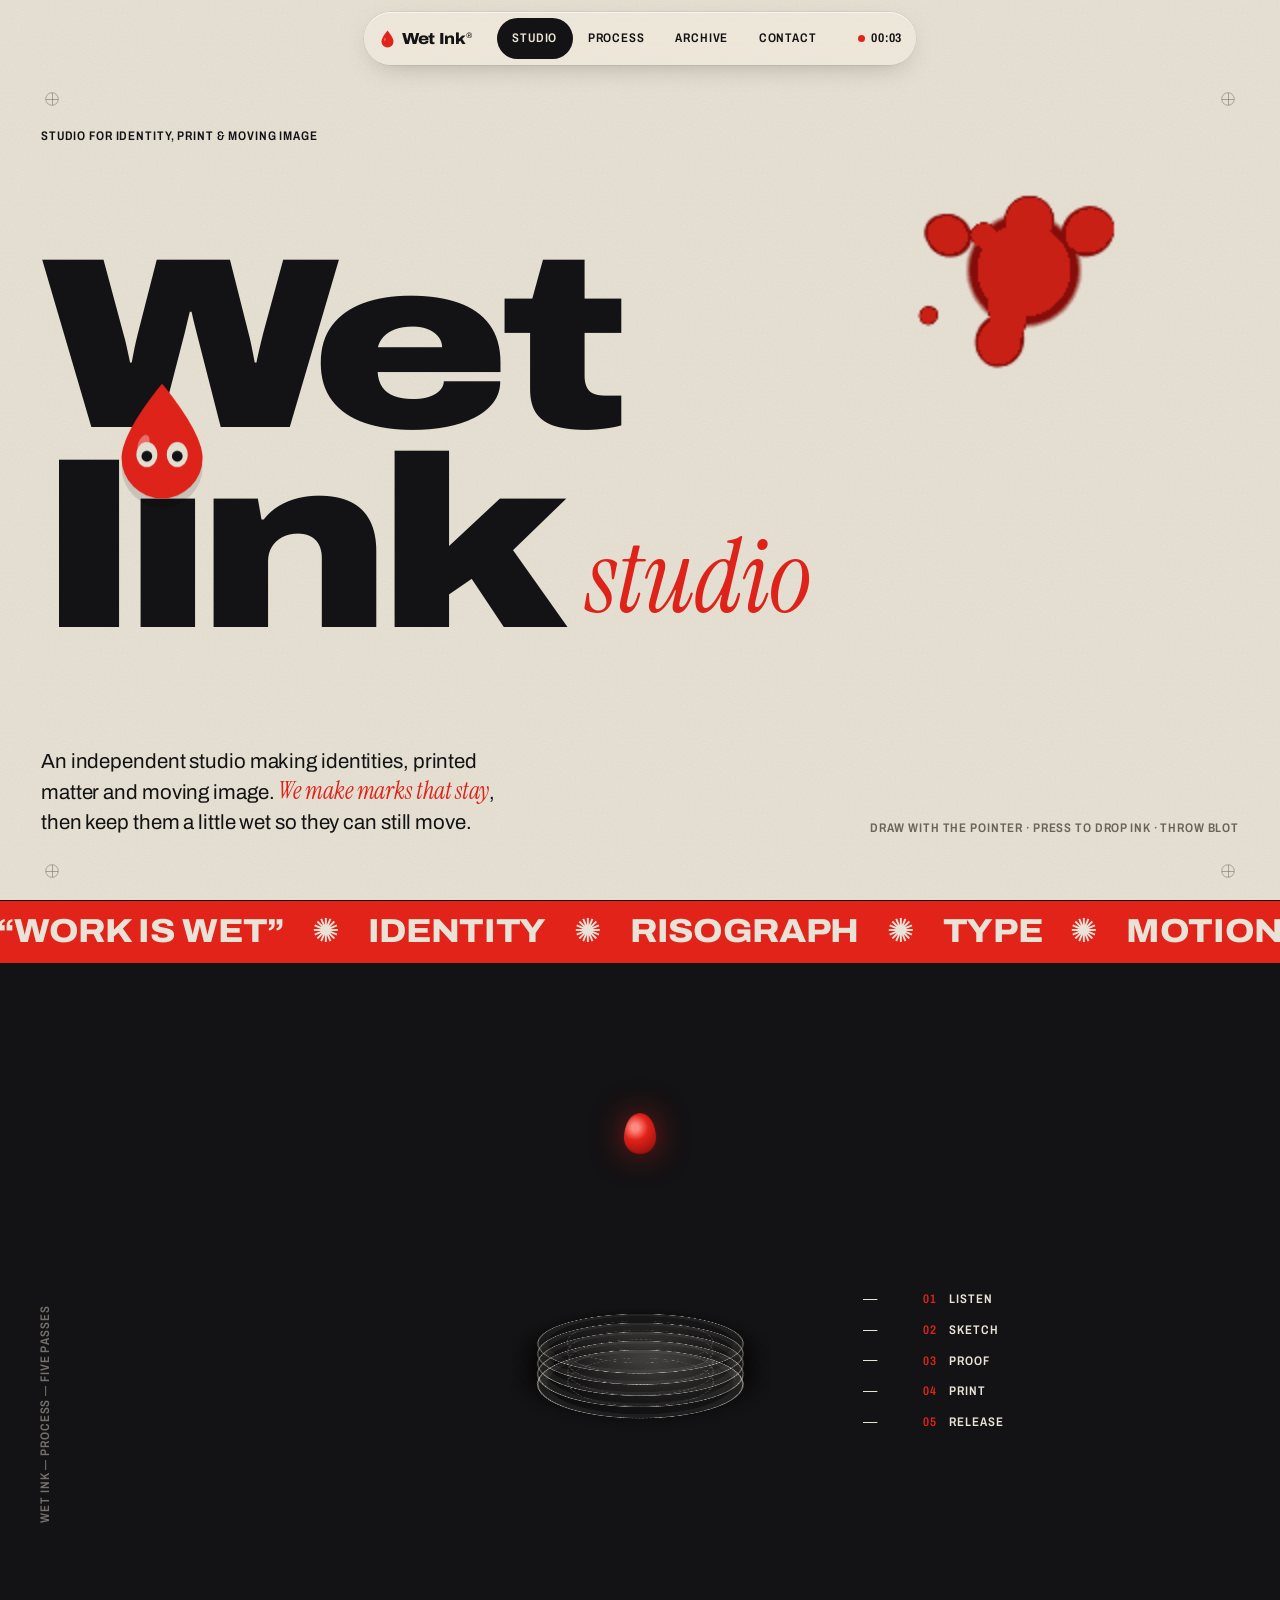
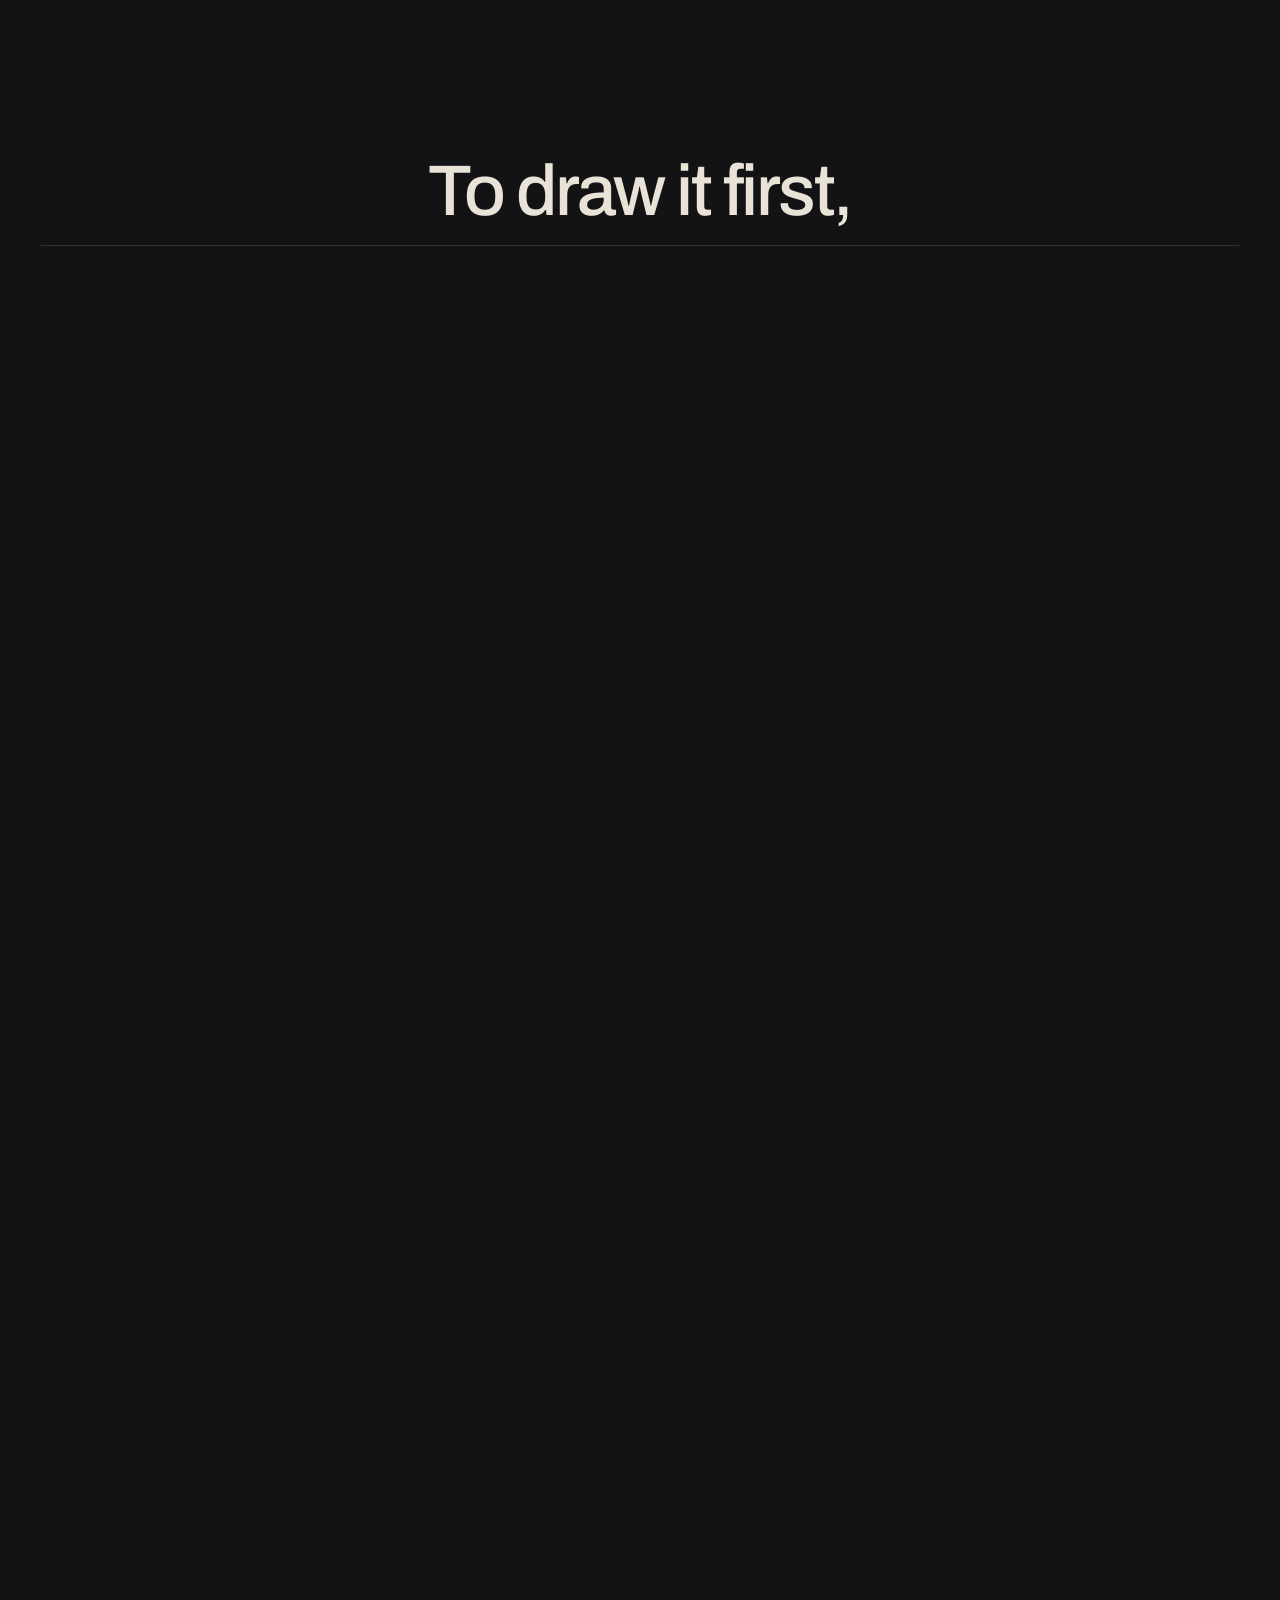
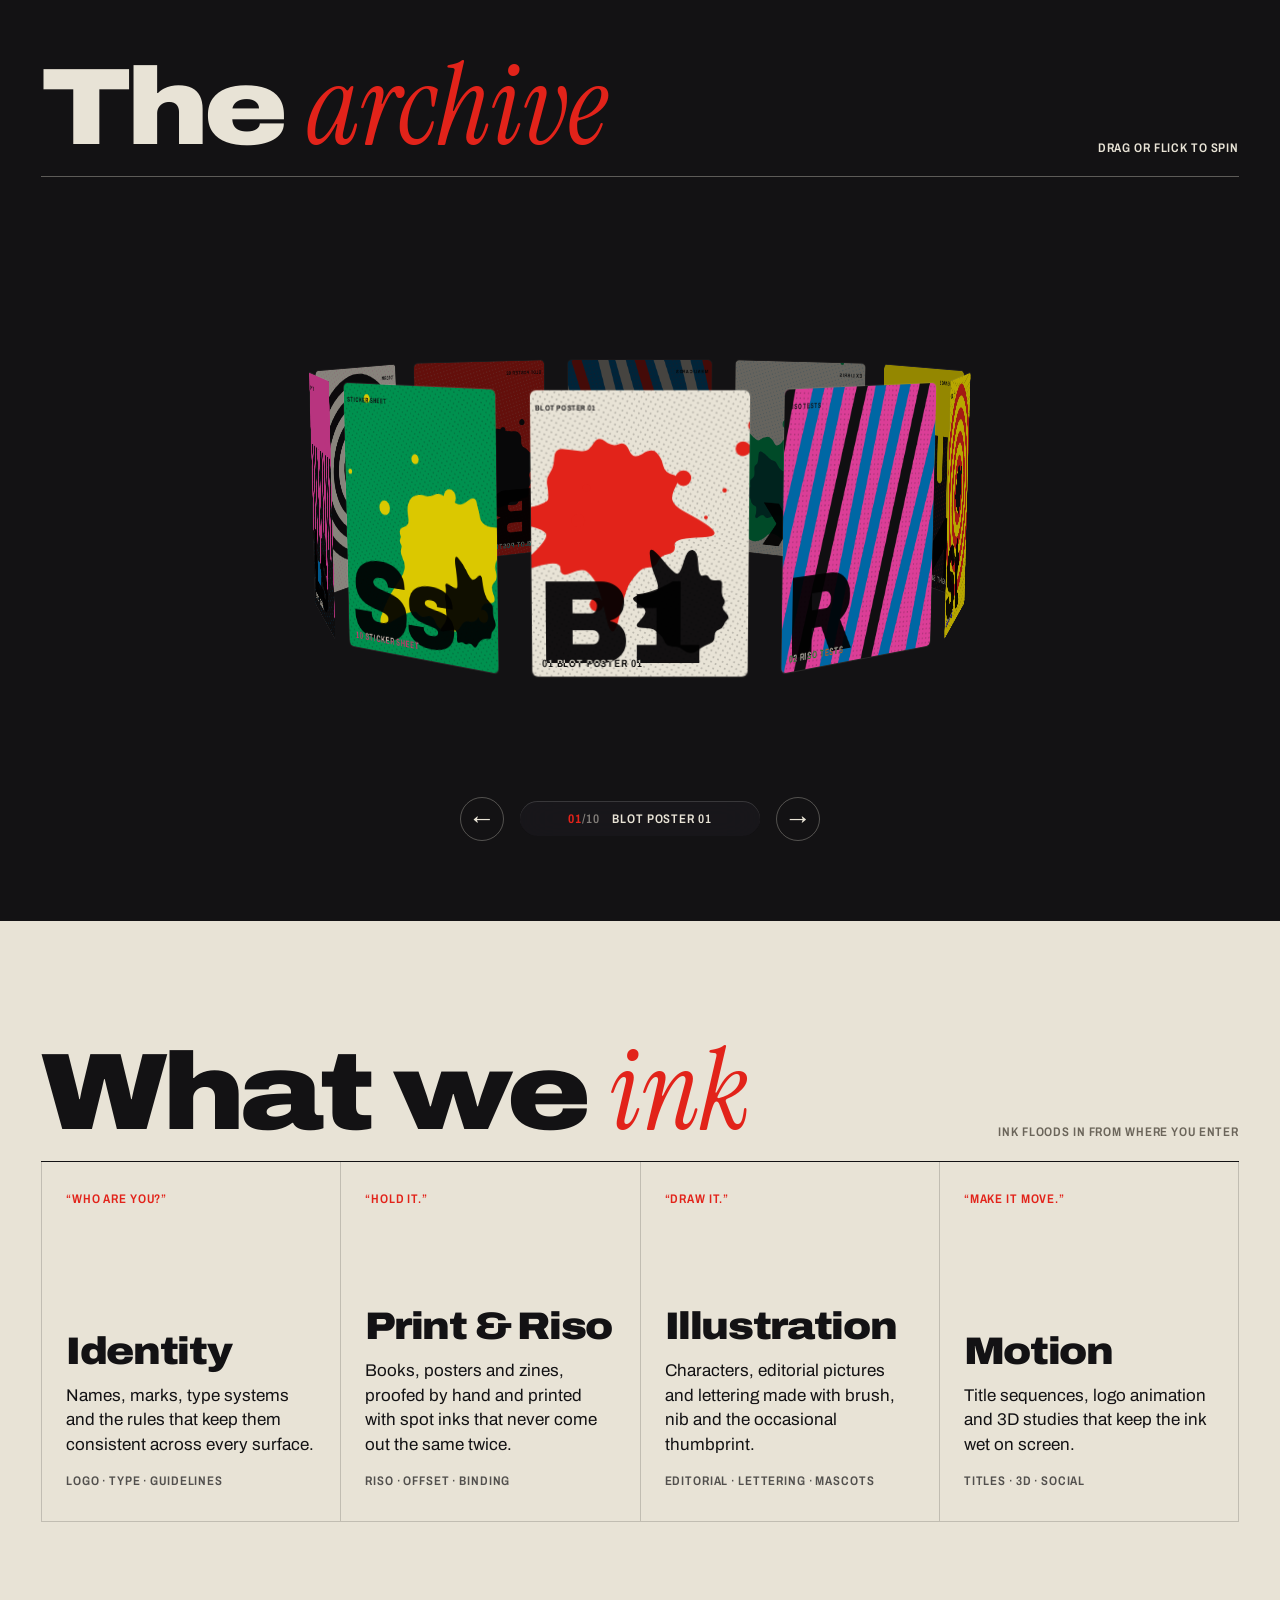
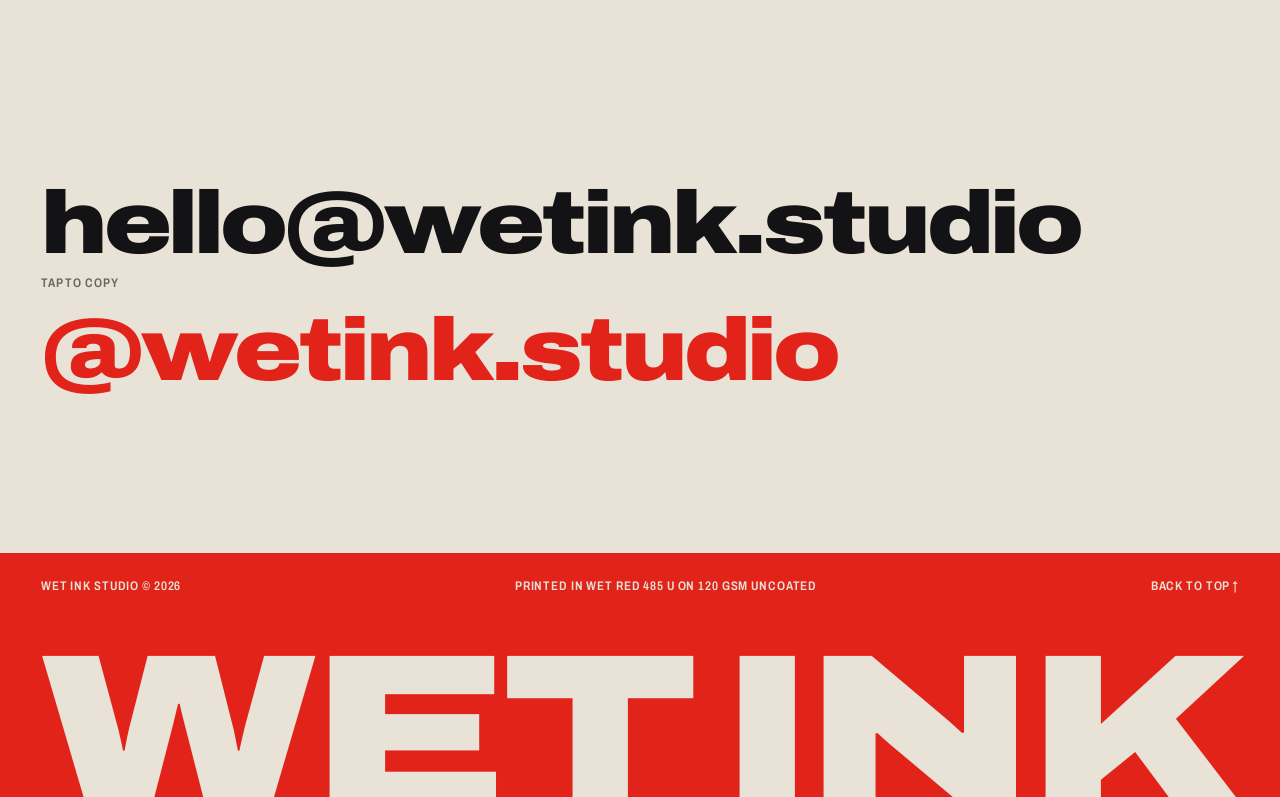
==== index.html @ 092b2b05 "Rebuild interactions on Apple fluid-interface principles - Spring engine (damping ratio + response) " ====
<!doctype html>
<html lang="en">
<head>
<meta charset="utf-8">
<meta name="viewport" content="width=device-width, initial-scale=1, viewport-fit=cover">
<title>Wet Ink Studio</title>
<meta name="description" content="Wet Ink Studio — identity, print and moving image. Marks that stay.">
<link rel="preconnect" href="https://fonts.googleapis.com">
<link rel="preconnect" href="https://fonts.gstatic.com" crossorigin>
<link rel="stylesheet" href="https://fonts.googleapis.com/css2?family=Archivo:ital,wdth,wght@0,62..125,100..900;1,62..125,100..900&family=Instrument+Serif:ital@0;1&display=swap">
<link rel="stylesheet" href="css/style.css">
</head>
<body>

<!-- Floating glass capsule: content scrolls underneath it -->
<header class="bar" id="bar" data-tone="light">
  <div class="bar__glass">
    <a class="logo" href="#top" aria-label="Wet Ink Studio, back to top">
      <svg class="blot--sm" viewBox="0 0 60 72" aria-hidden="true"><use href="#blot"/></svg>
      <span class="logo__word">Wet Ink<sup>®</sup></span>
    </a>
    <nav class="nav" id="nav" aria-label="Main">
      <span class="nav__pill" id="navPill" aria-hidden="true"></span>
      <a href="#studio">Studio</a>
      <a href="#process">Process</a>
      <a href="#archive">Archive</a>
      <a href="#contact">Contact</a>
    </nav>
    <p class="drying" aria-hidden="true"><span class="drying__dot"></span><b id="dryTimer">00:00</b></p>
  </div>
</header>

<main id="top">

  <!-- HERO -->
  <section class="hero" id="studio">
    <canvas class="ink-canvas" id="inkCanvas" aria-hidden="true"></canvas>
    <span class="reg reg--tl" aria-hidden="true"></span>
    <span class="reg reg--tr" aria-hidden="true"></span>

    <p class="hero__eyebrow label">Studio for identity, print &amp; moving image</p>

    <h1 class="hero__title" aria-label="Wet Ink Studio">
      <span class="line"><span class="rise">Wet</span></span>
      <span class="line line--ink">
        <span class="rise">I<span class="tittle-host">ı<button class="mascot" id="mascot" type="button" aria-label="Blot, the studio mascot. Drag it around or tap it.">
          <svg class="blot" viewBox="0 0 60 72" aria-hidden="true">
            <use href="#blot"/>
            <g class="eyes">
              <ellipse cx="21" cy="44" rx="6.2" ry="7.4" fill="var(--paper)"/>
              <ellipse cx="39" cy="44" rx="6.2" ry="7.4" fill="var(--paper)"/>
              <circle class="pupil" cx="21" cy="45" r="3.2" fill="var(--ink)"/>
              <circle class="pupil" cx="39" cy="45" r="3.2" fill="var(--ink)"/>
            </g>
          </svg>
        </button></span>nk</span>
        <span class="rise serif">studio</span>
      </span>
    </h1>

    <div class="hero__foot">
      <p class="hero__lede">An independent studio making identities, printed matter and moving image. <em>We make marks that stay</em>, then keep them a little wet so they can still move.</p>
      <p class="hero__hint label" id="heroHint">Draw with the pointer · Press to drop ink · Throw Blot</p>
    </div>
    <span class="reg reg--bl" aria-hidden="true"></span>
    <span class="reg reg--br" aria-hidden="true"></span>
  </section>

  <!-- TICKER: drifts on its own, picks up the speed and direction of your scroll -->
  <div class="ticker" aria-hidden="true">
    <div class="ticker__track" id="ticker">
      <span>“Work is wet”</span><b>✺</b><span>Identity</span><b>✺</b><span>Risograph</span><b>✺</b><span>Type</span><b>✺</b><span>Motion</span><b>✺</b><span>Books</span><b>✺</b><span>“Never quite dry”</span><b>✺</b>
      <span>“Work is wet”</span><b>✺</b><span>Identity</span><b>✺</b><span>Risograph</span><b>✺</b><span>Type</span><b>✺</b><span>Motion</span><b>✺</b><span>Books</span><b>✺</b><span>“Never quite dry”</span><b>✺</b>
    </div>
  </div>

  <!-- DARK CHAPTER: scroll-linked process -->
  <section class="story" id="process" aria-label="How we work">
    <div class="story__stage">
      <p class="story__side label" aria-hidden="true">Wet Ink — process — five passes</p>
      <div class="story__object" id="stack" aria-hidden="true">
        <div class="drop3d" id="drop3d"></div>
      </div>
      <ol class="story__steps" id="steps">
        <li><span>01</span>Listen</li>
        <li><span>02</span>Sketch</li>
        <li><span>03</span>Proof</li>
        <li><span>04</span>Print</li>
        <li><span>05</span>Release</li>
      </ol>
      <div class="story__lines">
        <p class="story__line is-on">To draw it first,</p>
        <p class="story__line">for posters, books, brands and screens,</p>
        <p class="story__line">pulled through five passes of ink</p>
        <p class="story__line">until it leaves a mark <em>that stays.</em></p>
      </div>
      <div class="story__progress"><span id="storyBar"></span></div>
    </div>
  </section>

  <!-- ARCHIVE WHEEL -->
  <section class="archive" id="archive" aria-label="Archive">
    <div class="section-head section-head--light">
      <h2 class="h2">The <em class="serif">archive</em></h2>
      <p class="label">Drag or flick to spin</p>
    </div>
    <div class="wheel" id="wheel" tabindex="0" role="group" aria-roledescription="carousel" aria-label="Archive. Use the left and right arrow keys to turn.">
      <div class="wheel__ring" id="ring"></div>
    </div>
    <div class="wheel__controls">
      <button class="round" id="prev" type="button" aria-label="Previous piece">←</button>
      <p class="wheel__now" aria-live="polite"><b id="archiveIndex">01</b><span>/10</span> <span id="archiveName">—</span></p>
      <button class="round" id="next" type="button" aria-label="Next piece">→</button>
    </div>
  </section>

  <!-- SERVICES -->
  <section class="services" aria-label="Services">
    <div class="section-head">
      <h2 class="h2">What we <em class="serif">ink</em></h2>
      <p class="label muted">Ink floods in from where you enter</p>
    </div>
    <div class="cells">
      <article class="cell">
        <p class="cell__q label">“Who are you?”</p>
        <h3>Identity</h3>
        <p>Names, marks, type systems and the rules that keep them consistent across every surface.</p>
        <p class="cell__spec label">Logo · Type · Guidelines</p>
      </article>
      <article class="cell">
        <p class="cell__q label">“Hold it.”</p>
        <h3>Print &amp; Riso</h3>
        <p>Books, posters and zines, proofed by hand and printed with spot inks that never come out the same twice.</p>
        <p class="cell__spec label">Riso · Offset · Binding</p>
      </article>
      <article class="cell">
        <p class="cell__q label">“Draw it.”</p>
        <h3>Illustration</h3>
        <p>Characters, editorial pictures and lettering made with brush, nib and the occasional thumbprint.</p>
        <p class="cell__spec label">Editorial · Lettering · Mascots</p>
      </article>
      <article class="cell">
        <p class="cell__q label">“Make it move.”</p>
        <h3>Motion</h3>
        <p>Title sequences, logo animation and 3D studies that keep the ink wet on screen.</p>
        <p class="cell__spec label">Titles · 3D · Social</p>
      </article>
    </div>
  </section>

  <!-- CONTACT -->
  <section class="contact" id="contact" aria-label="Contact">
    <button class="contact__line contact__mail" id="mail" type="button" aria-describedby="mailState">hello@wetink.studio</button>
    <span class="contact__state label" id="mailState" role="status">Tap to copy</span>
    <a class="contact__line contact__line--ig" href="https://www.instagram.com/wetink.studio/" target="_blank" rel="noopener">@wetink.studio</a>
  </section>
</main>

<footer class="foot" id="foot">
  <div class="foot__meta label">
    <span>Wet Ink Studio © 2026</span>
    <span>Printed in Wet Red 485 U on 120 gsm uncoated</span>
    <a href="#top">Back to top ↑</a>
  </div>
  <p class="foot__word" id="footWord" aria-label="Wet Ink">
    <span>W</span><span>E</span><span>T</span><span class="sp"> </span><span>I</span><span>N</span><span>K</span>
  </p>
</footer>

<!-- Shared symbol: the ink drop, used as logo, mascot and process drop -->
<svg width="0" height="0" style="position:absolute" aria-hidden="true">
  <symbol id="blot" viewBox="0 0 60 72">
    <path d="M30 2C30 2 6 30 6 46a24 24 0 0 0 48 0C54 30 30 2 30 2Z" fill="currentColor"/>
    <ellipse cx="19" cy="38" rx="3.2" ry="6" fill="#fff" opacity=".35" transform="rotate(20 19 38)"/>
  </symbol>
</svg>

<script src="js/main.js"></script>
</body>
</html>
---- css/style.css ----
/* Wet Ink Studio
   Layout: printed broadsheet on greige stock, interrupted by ink-black chapters.
   A glass capsule floats above it all; motion is spring-driven and interruptible (see js/main.js). */
:root {
  --paper: #E8E3D6;      /* 120 gsm uncoated stock */
  --paper-2: #DCD5C4;    /* stock in shadow */
  --ink: #131214;        /* process black */
  --ink-2: #1E1D21;      /* black, second pass */
  --wet: #E2231A;        /* Wet Red 485 U, the only accent */
  --muted: #6B655A;      /* faded ink on stock */
  --line: rgba(19, 18, 20, .18);

  /* Riso drum inks, used only inside archive covers */
  --riso-pink: #FF48B0;
  --riso-blue: #0078BF;
  --riso-yellow: #FFE800;
  --riso-green: #00A95C;

  /* Glass materials: light over paper, heavier and darker over ink */
  --glass-light: rgba(240, 236, 226, .62);
  --glass-light-edge: rgba(255, 255, 255, .55);
  --glass-dark: rgba(28, 27, 31, .58);
  --glass-dark-edge: rgba(255, 255, 255, .14);

  --display: "Archivo", "Arial Narrow", "Helvetica Neue", Arial, sans-serif;
  --body: "Archivo", "Helvetica Neue", Arial, sans-serif;
  --label: "Archivo", "Arial Narrow", "Helvetica Neue", Arial, sans-serif; /* set narrow (wdth 80) */
  --serif: "Instrument Serif", "Iowan Old Style", Georgia, serif;

  --gutter: clamp(1rem, 3.2vw, 2.75rem);
  /* Non-gesture transitions only. Anything a person can grab runs on springs in JS. */
  --ease-out: cubic-bezier(.2, .8, .2, 1);
  --press: 100ms ease-out;

  color-scheme: light;
}

*, *::before, *::after { box-sizing: border-box; }
html { -webkit-text-size-adjust: 100%; }
body {
  margin: 0;
  background: var(--paper);
  color: var(--ink);
  font: 400 1.0625rem/1.5 var(--body);
  letter-spacing: 0;
  -webkit-font-smoothing: antialiased;
  overflow-x: hidden;
}
/* paper grain */
body::after {
  content: ""; position: fixed; inset: 0; pointer-events: none; z-index: 90;
  opacity: .2; mix-blend-mode: multiply;
  background-image: url("data:image/svg+xml,%3Csvg xmlns='http://www.w3.org/2000/svg' width='160' height='160'%3E%3Cfilter id='n'%3E%3CfeTurbulence type='fractalNoise' baseFrequency='.85' numOctaves='2' stitchTiles='stitch'/%3E%3CfeColorMatrix values='0 0 0 0 .4 0 0 0 0 .37 0 0 0 0 .3 0 0 0 .55 0'/%3E%3C/filter%3E%3Crect width='100%25' height='100%25' filter='url(%23n)'/%3E%3C/svg%3E");
}
img, svg, canvas { max-width: 100%; }
a { color: inherit; }
button { font: inherit; color: inherit; }
::selection { background: var(--wet); color: var(--paper); }
:focus-visible { outline: 3px solid var(--wet); outline-offset: 3px; border-radius: 4px; }

/* Type scale: tracking tightens as size grows, leading tightens with it */
.label {
  font-family: var(--label); font-stretch: 80%; font-weight: 600;
  font-size: .78rem; line-height: 1.3; letter-spacing: .07em; text-transform: uppercase;
}
.muted { color: var(--muted); }
.serif, em.serif { font-family: var(--serif); font-style: italic; font-weight: 400; letter-spacing: -.01em; }

/* Press feedback lives on pointer-down and is instant */
.press { transition: transform var(--press); }
.press:active { transform: scale(.96); }

/* ---------- Glass capsule header ---------- */
.bar {
  position: fixed; left: 0; right: 0; top: 0; z-index: 100;
  padding: calc(.75rem + env(safe-area-inset-top, 0px)) var(--gutter) 0;
  display: flex; justify-content: center; pointer-events: none;
}
.bar__glass {
  pointer-events: auto;
  display: flex; align-items: center; gap: clamp(.5rem, 2vw, 1.75rem);
  padding: .375rem .375rem .375rem 1rem; border-radius: 999px;
  background: var(--glass-light);
  -webkit-backdrop-filter: blur(22px) saturate(170%); backdrop-filter: blur(22px) saturate(170%);
  box-shadow: inset 0 1px 0 var(--glass-light-edge), 0 .5rem 1.75rem -.75rem rgba(19,18,20,.35), 0 0 0 .5px rgba(19,18,20,.12);
  color: var(--ink);
  transition: background .45s var(--ease-out), color .45s var(--ease-out), box-shadow .45s var(--ease-out);
}
.bar[data-tone="dark"] .bar__glass {
  background: var(--glass-dark); color: var(--paper);
  box-shadow: inset 0 1px 0 var(--glass-dark-edge), 0 .5rem 2rem -.5rem rgba(0,0,0,.6), 0 0 0 .5px rgba(255,255,255,.08);
}
.logo { display: inline-flex; align-items: center; gap: .45rem; text-decoration: none; font: 800 1rem/1 var(--display); font-stretch: 112%; letter-spacing: -.02em; white-space: nowrap; }
.logo sup { font-size: .5em; font-weight: 500; }
.blot--sm { width: 15px; height: 18px; color: var(--wet); flex: none; }
.nav { position: relative; display: flex; }
.nav a {
  position: relative; z-index: 1; text-decoration: none;
  font-family: var(--label); font-stretch: 80%; font-weight: 600; font-size: .78rem; letter-spacing: .07em; text-transform: uppercase;
  padding: .7rem .95rem; border-radius: 999px; white-space: nowrap;
  transition: color .3s var(--ease-out), transform var(--press);
}
.nav a:active { transform: scale(.94); }
.nav a.is-active { color: var(--paper); }
.nav__pill {
  position: absolute; left: 0; top: 0; height: 100%; width: 0; border-radius: 999px;
  background: var(--ink); will-change: transform, width;
}
.bar[data-tone="dark"] .nav__pill { background: var(--wet); }
.drying {
  margin: 0 .5rem 0 0; display: flex; align-items: center; gap: .4rem;
  font: 600 .78rem/1 var(--label); font-stretch: 80%; letter-spacing: .07em; font-variant-numeric: tabular-nums;
}
.drying__dot { width: 7px; height: 7px; border-radius: 50%; background: var(--wet); }

/* ---------- Registration marks ---------- */
.reg { position: absolute; width: 22px; height: 22px; pointer-events: none; opacity: .5; border: 1px solid currentColor; border-radius: 50%; transform: scale(.6); }
.reg::before, .reg::after { content: ""; position: absolute; background: currentColor; }
.reg::before { left: 50%; top: 0; bottom: 0; width: 1px; }
.reg::after { top: 50%; left: 0; right: 0; height: 1px; }
.reg--tl { top: 5.5rem; left: var(--gutter); }
.reg--tr { top: 5.5rem; right: var(--gutter); }
.reg--bl { bottom: 1.1rem; left: var(--gutter); }
.reg--br { bottom: 1.1rem; right: var(--gutter); }

/* ---------- Hero ---------- */
.hero {
  position: relative; overflow: hidden; touch-action: pan-y;
  padding: calc(8rem + env(safe-area-inset-top, 0px)) var(--gutter) 4rem;
  min-height: min(100svh, 61rem);
  display: flex; flex-direction: column; justify-content: space-between; gap: 2rem;
}
.ink-canvas { position: absolute; inset: 0; width: 100%; height: 100%; z-index: 2; pointer-events: none; mix-blend-mode: multiply; filter: blur(.6px); }
.hero__eyebrow { margin: 0; position: relative; z-index: 3; }
.hero__title {
  margin: 0; position: relative; z-index: 3;
  font-family: var(--display); font-weight: 900; font-stretch: 125%;
  font-size: clamp(4.75rem, 19vw, 18.75rem); line-height: .82; letter-spacing: -.045em;
}
.hero__title .line { display: flex; align-items: baseline; flex-wrap: wrap; column-gap: .12em; }
.hero__title .rise { display: inline-block; }
.line--ink .serif { font-size: .42em; color: var(--wet); line-height: 1; letter-spacing: -.01em; transform: translateY(-.15em); }
/* Entrance: opacity + transform only, short, and never blocks input */
.js .rise { animation: rise .9s var(--ease-out) both; }
.js .line:nth-child(1) .rise { animation-delay: .05s; }
.js .line:nth-child(2) .rise { animation-delay: .14s; }
.js .line:nth-child(2) .rise.serif { animation-delay: .26s; }
@keyframes rise { from { transform: translateY(28%); opacity: 0; } }

.tittle-host { position: relative; display: inline-block; }
.mascot {
  position: absolute; left: 50%; bottom: 72%; width: .42em; height: .5em; margin-left: -.21em;
  padding: 0; border: 0; background: none; cursor: grab; color: var(--wet); font: inherit;
  transform-origin: 50% 85%; touch-action: none; z-index: 4;
  -webkit-tap-highlight-color: transparent; will-change: transform;
}
.mascot:active { cursor: grabbing; }
.mascot .blot { width: 100%; height: 100%; display: block; overflow: visible; filter: drop-shadow(0 .04em 0 rgba(0,0,0,.12)); pointer-events: none; }
.mascot .eyes { transform-origin: 30px 44px; animation: blink 5s infinite; }

@keyframes blink { 0%, 46%, 50%, 100% { transform: scaleY(1); } 48% { transform: scaleY(.08); } }

.hero__foot { position: relative; z-index: 3; display: flex; justify-content: space-between; align-items: flex-end; gap: 1.5rem; flex-wrap: wrap; }
.hero__lede { margin: 0; max-width: 40ch; font-size: clamp(1.125rem, 1.6vw, 1.375rem); line-height: 1.38; letter-spacing: -.005em; text-wrap: balance; }
.hero__lede em { font-family: var(--serif); font-size: 1.15em; color: var(--wet); }
.hero__hint { margin: 0; color: var(--muted); }

/* ---------- Ticker ---------- */
.ticker { background: var(--wet); color: var(--paper); overflow: hidden; border-block: 1px solid var(--ink); }
.ticker__track {
  display: flex; gap: 1.75rem; width: max-content; padding-block: .9rem; will-change: transform;
  font: 800 clamp(1.25rem, 2.6vw, 2.125rem)/1 var(--display); font-stretch: 110%; text-transform: uppercase; letter-spacing: -.01em;
}
.ticker__track b { font-weight: 400; }

/* ---------- Story (dark chapter) ---------- */
.story { background: var(--ink); color: var(--paper); height: 420vh; position: relative; }
.story__stage {
  position: sticky; top: 0; height: 100vh; height: 100svh; overflow: hidden;
  display: grid; grid-template-columns: 1fr minmax(0, 1.1fr) 1fr; grid-template-rows: 1fr auto;
  padding: 6rem var(--gutter) 2.25rem; gap: 1rem;
}
.story__side { position: absolute; left: calc(var(--gutter) - 4px); top: 50%; writing-mode: vertical-rl; transform: rotate(180deg) translateY(50%); opacity: .45; margin: 0; }
.story__object { grid-column: 2; grid-row: 1; position: relative; perspective: 900px; display: grid; place-items: center; min-height: 0; }
.disc {
  --d: clamp(110px, 16vw, 210px);
  position: absolute; left: 50%; top: 50%; width: var(--d); aspect-ratio: 1; max-width: 100%;
  margin-left: calc(var(--d) / -2); margin-top: calc(var(--d) / -2);
  border-radius: 50%; border: 1.5px solid rgba(232, 227, 214, .75);
  background: radial-gradient(circle at 50% 40%, rgba(232,227,214,.08), rgba(232,227,214,0) 65%);
  box-shadow: inset 0 0 0 9px rgba(232,227,214,.06), 0 0 40px rgba(0,0,0,.6);
  will-change: transform; transition: border-color .35s var(--ease-out), background .35s var(--ease-out);
}
.disc::after { content: ""; position: absolute; inset: 14%; border-radius: 50%; border: 1px dashed rgba(232,227,214,.35); }
.disc.is-lit { border-color: var(--wet); background: radial-gradient(circle at 50% 40%, rgba(226,35,26,.35), rgba(226,35,26,0) 70%); }
.drop3d {
  position: absolute; left: 50%; top: 50%; width: 30px; height: 38px; margin: -19px 0 0 -15px; z-index: 5;
  background: radial-gradient(circle at 35% 35%, #ff8a7f 0 10%, var(--wet) 38%, #7d0c07 100%);
  border-radius: 50% 50% 50% 50% / 62% 62% 40% 40%;
  box-shadow: 0 0 30px rgba(226, 35, 26, .55); will-change: transform;
}
.story__steps { grid-column: 3; grid-row: 1; align-self: center; list-style: none; margin: 0; padding: 0; display: grid; gap: .9rem; }
.story__steps li { display: flex; gap: .75rem; align-items: center; opacity: .3; transition: opacity .35s var(--ease-out); font: 600 .78rem/1.3 var(--label); font-stretch: 80%; letter-spacing: .08em; text-transform: uppercase; }
.story__steps li::before { content: ""; width: 48px; height: 1px; background: currentColor; transform-origin: left; transform: scaleX(.3); transition: transform .45s var(--ease-out); }
.story__steps li span { color: var(--wet); }
.story__steps li.is-on { opacity: 1; }
.story__steps li.is-on::before { transform: scaleX(1); }
.story__lines { grid-column: 1 / -1; grid-row: 2; position: relative; min-height: 2.1em; font-family: var(--display); font-weight: 500; font-size: clamp(2rem, 5.6vw, 5.25rem); line-height: 1; letter-spacing: -.035em; text-align: center; }
.story__line { position: absolute; left: 0; right: 0; bottom: 0; margin: 0; text-wrap: balance; opacity: 0; transform: translateY(var(--from, 30%)); transition: opacity .5s var(--ease-out), transform .6s var(--ease-out); }
.story__line.is-on { opacity: 1; transform: none; }
.story__line em { font-family: var(--serif); color: var(--wet); font-weight: 400; }
.story__progress { position: absolute; left: var(--gutter); right: var(--gutter); bottom: 1.1rem; height: 1px; background: rgba(232,227,214,.15); }
.story__progress span { display: block; height: 100%; background: var(--wet); transform-origin: left; transform: scaleX(0); }

/* ---------- Section heads ---------- */
.section-head { display: flex; justify-content: space-between; align-items: flex-end; gap: 1rem; flex-wrap: wrap; padding-bottom: 1.25rem; border-bottom: 1.5px solid var(--ink); }
.section-head p { margin: 0; }
.section-head--light { border-color: rgba(232,227,214,.35); }
.h2 { margin: 0; font-family: var(--display); font-weight: 900; font-stretch: 118%; font-size: clamp(2.75rem, 8.5vw, 8.25rem); line-height: .88; letter-spacing: -.045em; text-wrap: balance; }
.h2 em { color: var(--wet); font-size: 1.04em; }

/* ---------- Archive wheel ---------- */
.archive { background: var(--ink); color: var(--paper); padding: 7rem var(--gutter) 5rem; overflow: hidden; }
.wheel { height: clamp(380px, 52vw, 620px); perspective: 1500px; display: grid; place-items: center; cursor: grab; touch-action: pan-y; user-select: none; -webkit-user-select: none; }
.wheel.is-dragging { cursor: grabbing; }
.wheel__ring { position: relative; width: clamp(150px, 17vw, 240px); aspect-ratio: 3 / 4; max-width: 100%; transform-style: preserve-3d; will-change: transform; }
.panel { position: absolute; inset: 0; margin: 0; border-radius: 6px; overflow: hidden; box-shadow: 0 0 0 1px rgba(232,227,214,.12); }
.panel svg { display: block; width: 100%; height: 100%; pointer-events: none; }
.panel figcaption { position: absolute; left: 10px; bottom: 8px; font: 600 .66rem/1 var(--label); font-stretch: 80%; letter-spacing: .08em; text-transform: uppercase; color: var(--paper); mix-blend-mode: difference; }
.wheel__controls { display: flex; justify-content: center; align-items: center; gap: 1rem; }
.wheel__now {
  margin: 0; min-width: 15rem; text-align: center; padding: .7rem 1.1rem; border-radius: 999px;
  background: var(--glass-dark); -webkit-backdrop-filter: blur(18px); backdrop-filter: blur(18px);
  box-shadow: inset 0 1px 0 var(--glass-dark-edge);
  font: 600 .78rem/1 var(--label); font-stretch: 80%; letter-spacing: .07em; text-transform: uppercase; font-variant-numeric: tabular-nums;
}
.wheel__now b { color: var(--wet); }
.wheel__now span:first-of-type { opacity: .5; margin-right: .6rem; }
.round {
  width: 2.75rem; height: 2.75rem; border-radius: 50%; border: 1px solid rgba(232,227,214,.3);
  background: transparent; color: var(--paper); cursor: pointer; font-size: 1.1rem;
  transition: transform var(--press), background .25s, border-color .25s;
}
.round:hover { background: rgba(232,227,214,.08); border-color: rgba(232,227,214,.6); }
.round:active { transform: scale(.9); background: var(--wet); border-color: var(--wet); }

/* ---------- Services ---------- */
.services { padding: 7.5rem var(--gutter); }
.cells { display: grid; grid-template-columns: repeat(4, minmax(0, 1fr)); border-left: 1px solid var(--line); }
.cell {
  position: relative; overflow: hidden; isolation: isolate;
  padding: 1.75rem 1.5rem 1.9rem; min-height: 22.5rem; display: flex; flex-direction: column; gap: .9rem;
  border-right: 1px solid var(--line); border-bottom: 1px solid var(--line);
  transition: color .4s var(--ease-out);
}
/* Ink enters from the pointer's entry point and leaves the same way */
.cell::before {
  content: ""; position: absolute; inset: 0; z-index: -1; background: var(--wet);
  clip-path: circle(0px at var(--x, 50%) var(--y, 50%)); transition: clip-path .6s var(--ease-out);
}
.cell.is-wet::before { clip-path: circle(150% at var(--x, 50%) var(--y, 50%)); }
.cell.is-wet { color: var(--paper); }
.cell h3 { margin: auto 0 0; font-family: var(--display); font-weight: 900; font-stretch: 112%; font-size: clamp(1.875rem, 3vw, 2.875rem); line-height: .95; letter-spacing: -.035em; }
.cell p { margin: 0; line-height: 1.45; }
.cell__q { color: var(--wet); transition: color .4s var(--ease-out); }
.cell.is-wet .cell__q { color: var(--paper); }
.cell__spec { opacity: .7; }

/* ---------- Contact ---------- */
.contact { padding: 8.75rem var(--gutter) 10rem; display: grid; gap: .6rem; justify-items: start; }
.contact__line {
  font-family: var(--display); font-weight: 900; font-stretch: 118%;
  font-size: clamp(1.375rem, 6.9vw, 7.25rem); line-height: .95; letter-spacing: -.045em; white-space: nowrap;
  text-decoration: none; position: relative; background: none; border: 0; padding: 0; cursor: pointer; text-align: left;
  transition: transform var(--press);
}
.contact__line:active { transform: scale(.985); }
.contact__line::after { content: ""; position: absolute; left: 0; right: 0; bottom: -.04em; height: .06em; background: var(--wet); transform-origin: left; transform: scaleX(0); transition: transform .5s var(--ease-out); }
.contact__line:hover::after, .contact__line:focus-visible::after { transform: scaleX(1); }
.contact__line--ig { color: var(--wet); margin-top: .5rem; }
.contact__state { color: var(--muted); min-height: 1em; transition: color .2s; }
.contact__state.is-done { color: var(--wet); }

/* ---------- Footer ---------- */
.foot { background: var(--wet); color: var(--paper); padding: 1.6rem var(--gutter) 0; overflow: hidden; }
.foot__meta { display: flex; justify-content: space-between; gap: .75rem 1.5rem; flex-wrap: wrap; }
.foot__meta a { text-decoration: none; }
.foot__word { margin: 4vw 0 -2.2vw; display: flex; justify-content: space-between; font-family: var(--display); font-weight: 900; font-stretch: 125%; font-size: 17.5vw; line-height: .8; letter-spacing: -.05em; }
.foot__word span { display: inline-block; position: relative; will-change: transform; }
.foot__word span.sp { width: .1em; }

/* ---------- Responsive ---------- */
@media (max-width: 980px) {
  .cells { grid-template-columns: repeat(2, minmax(0, 1fr)); }
  .cell { min-height: 17.5rem; }
  .story__stage { grid-template-columns: minmax(0, 1fr); grid-template-rows: 1fr auto auto; padding-top: 5.5rem; }
  .story__object { grid-column: 1; }
  .story__steps { grid-column: 1; grid-row: 2; display: flex; flex-wrap: wrap; justify-content: center; gap: .5rem 1.1rem; }
  .story__steps li::before { display: none; }
  .story__lines { grid-row: 3; }
  .story__side { display: none; }
}
@media (max-width: 720px) {
  body { font-size: 1rem; }
  .logo__word, .drying { display: none; }
  .bar__glass { padding-left: .85rem; gap: .35rem; }
  .nav a { padding: .65rem .6rem; font-size: .72rem; letter-spacing: .05em; }
  .cells { grid-template-columns: minmax(0, 1fr); }
  .cell { min-height: 13.75rem; }
  .hero { min-height: auto; padding-bottom: 3.5rem; padding-top: calc(7rem + env(safe-area-inset-top, 0px)); }
  .wheel__now { min-width: 0; flex: 1; }
}

/* ---------- Accessibility preferences ---------- */
@media (prefers-reduced-motion: reduce) {
  /* Keep feedback, drop travel: cross-fades instead of slides */
  .js .rise { animation: fadeIn .3s ease both; }
  .story__line { transform: none; transition: opacity .3s ease; }
  .cell::before { transition: none; }
  .mascot .eyes { animation: none; }
}
@keyframes fadeIn { from { opacity: 0; } }
@media (prefers-reduced-transparency: reduce) {
  .bar__glass { background: var(--paper); -webkit-backdrop-filter: none; backdrop-filter: none; }
  .bar[data-tone="dark"] .bar__glass { background: var(--ink-2); }
  .wheel__now { background: var(--ink-2); -webkit-backdrop-filter: none; backdrop-filter: none; }
}
@media (prefers-contrast: more) {
  .bar__glass { background: var(--paper); box-shadow: 0 0 0 1.5px var(--ink); }
  .bar[data-tone="dark"] .bar__glass { background: var(--ink); box-shadow: 0 0 0 1.5px var(--paper); }
  .muted, .hero__hint { color: var(--ink); }
}
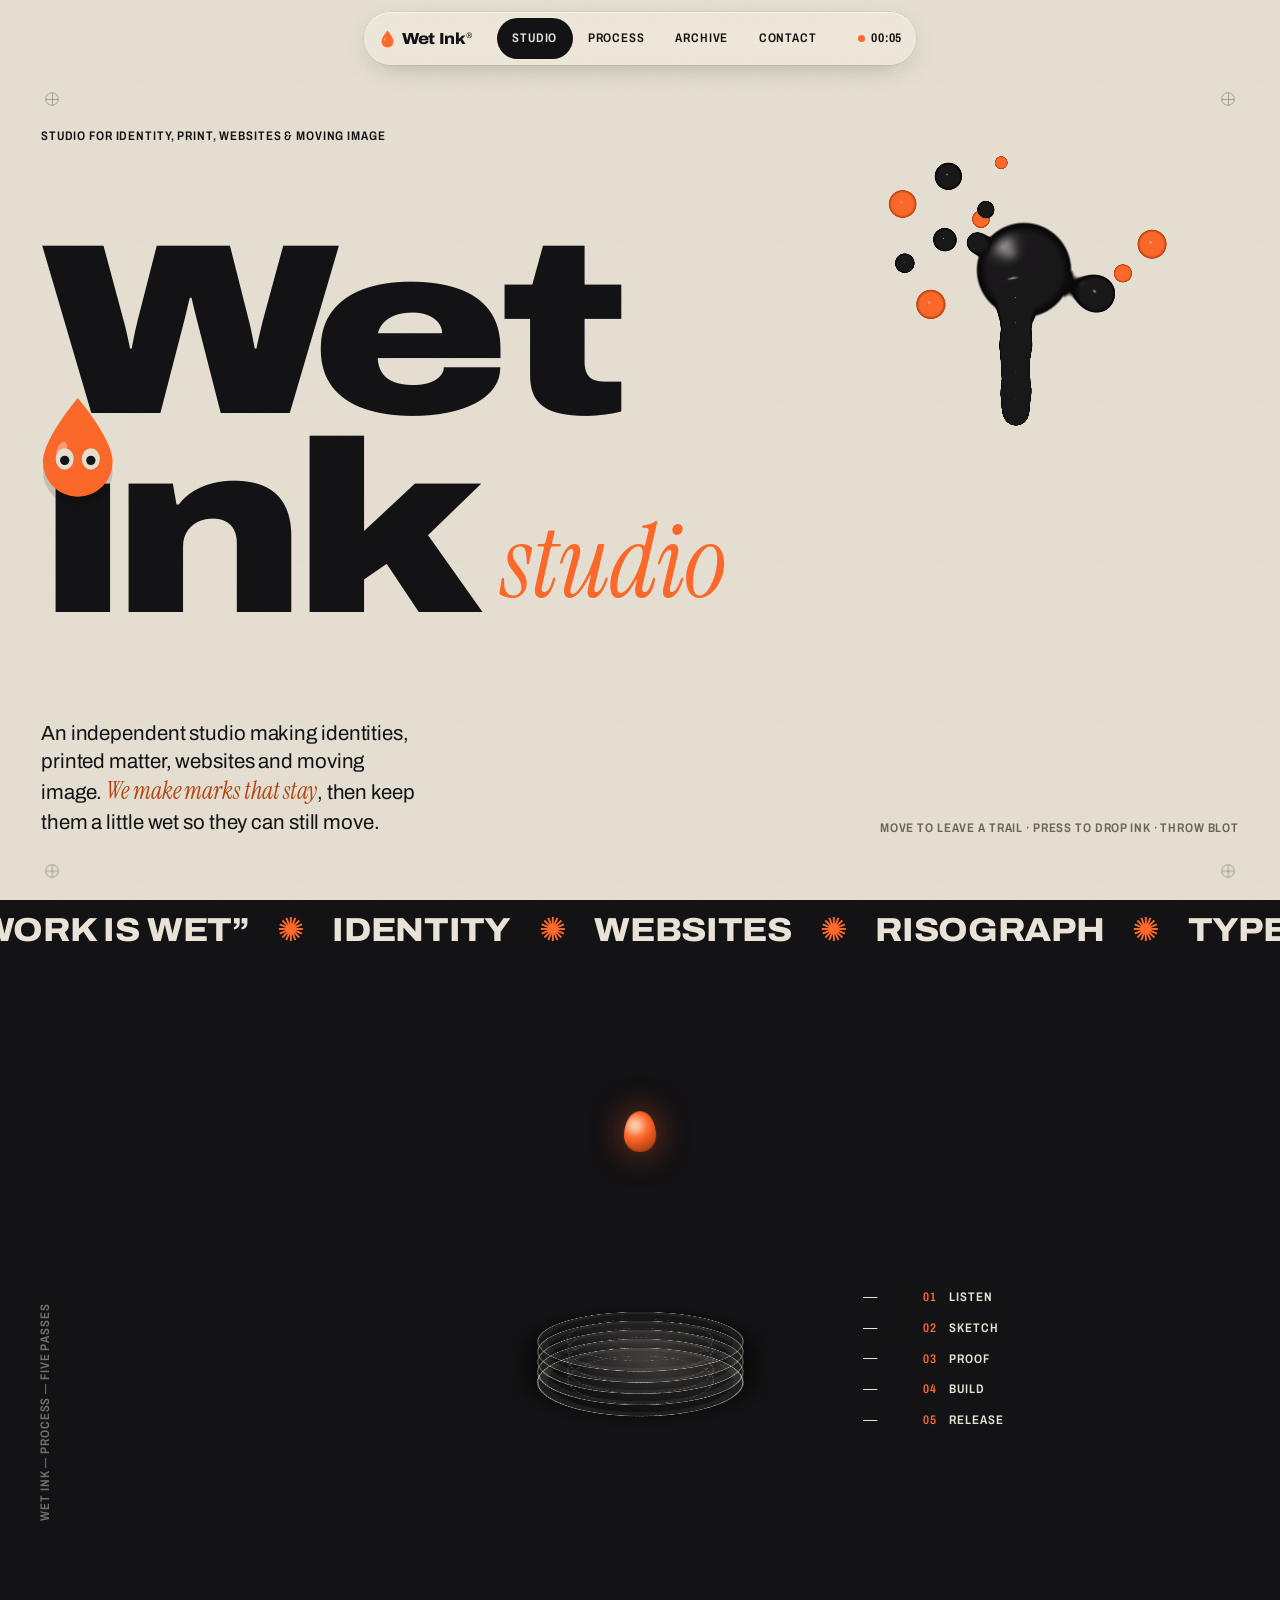
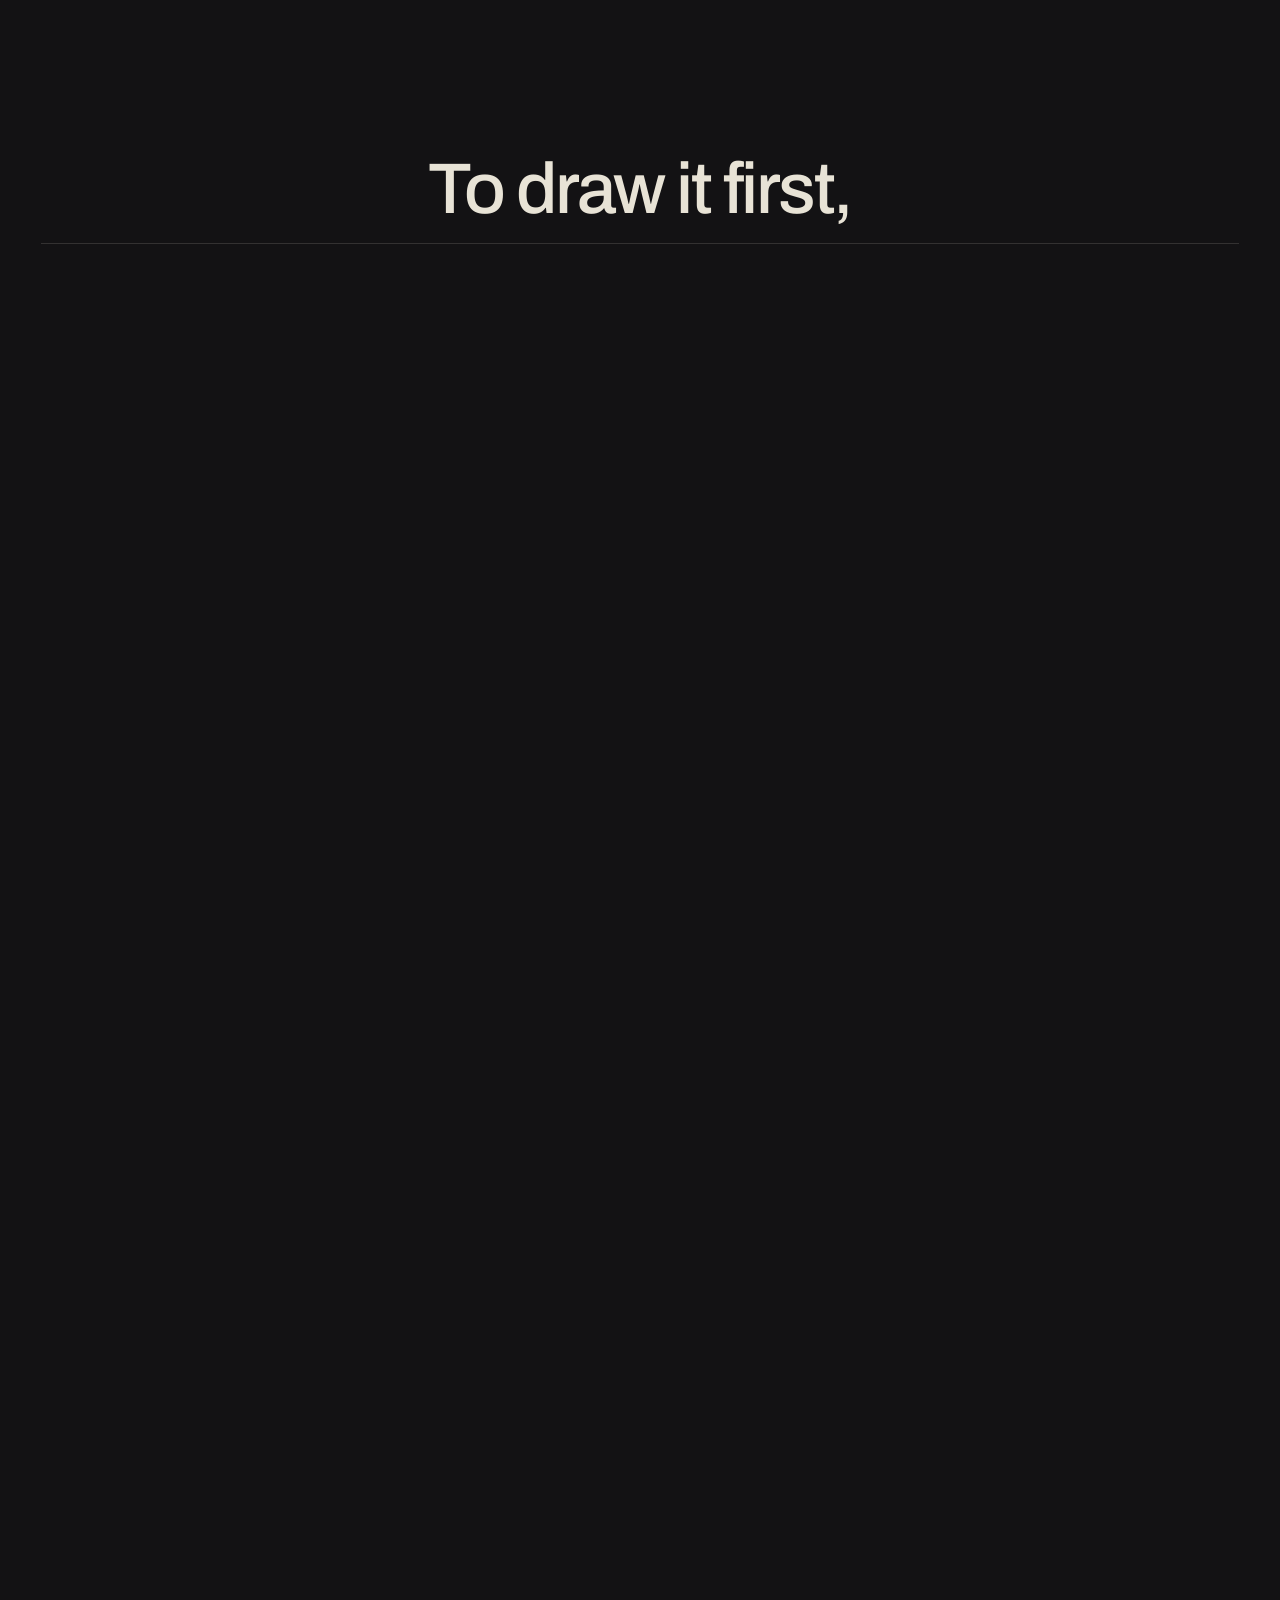
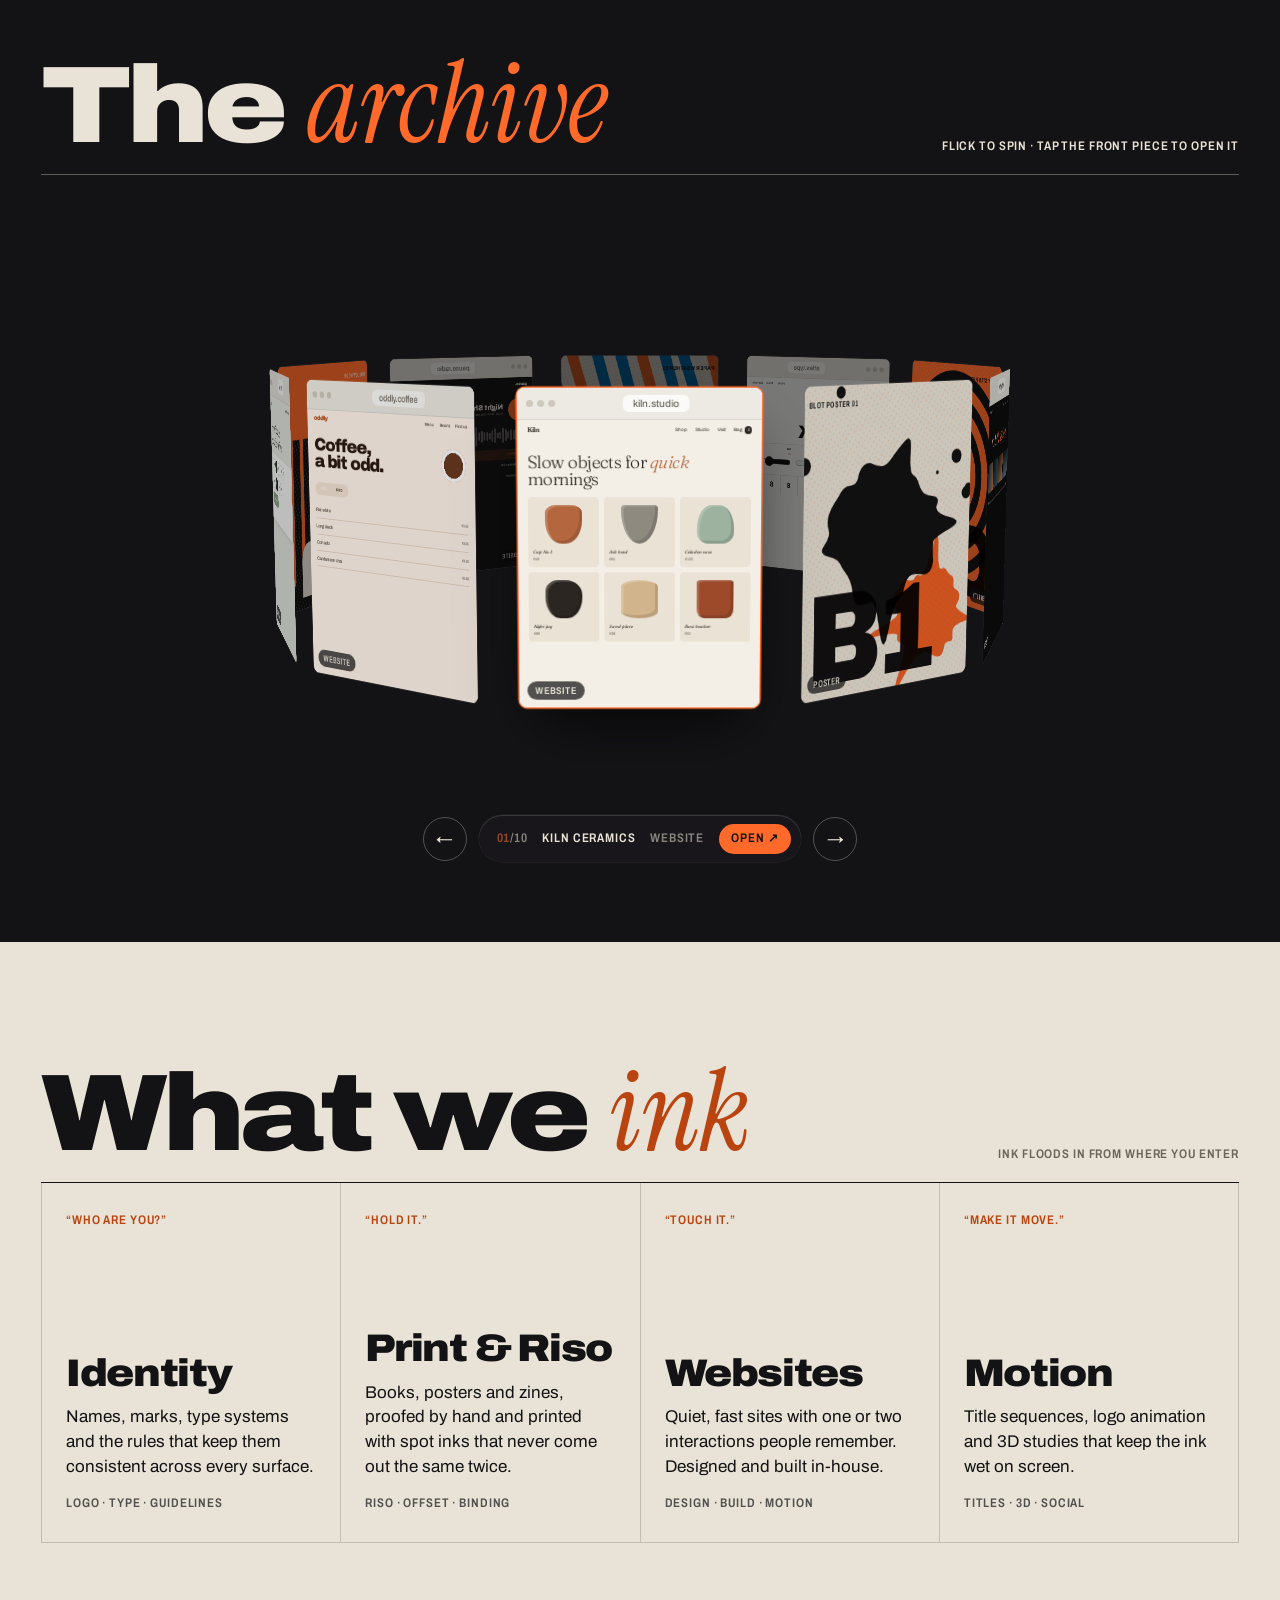
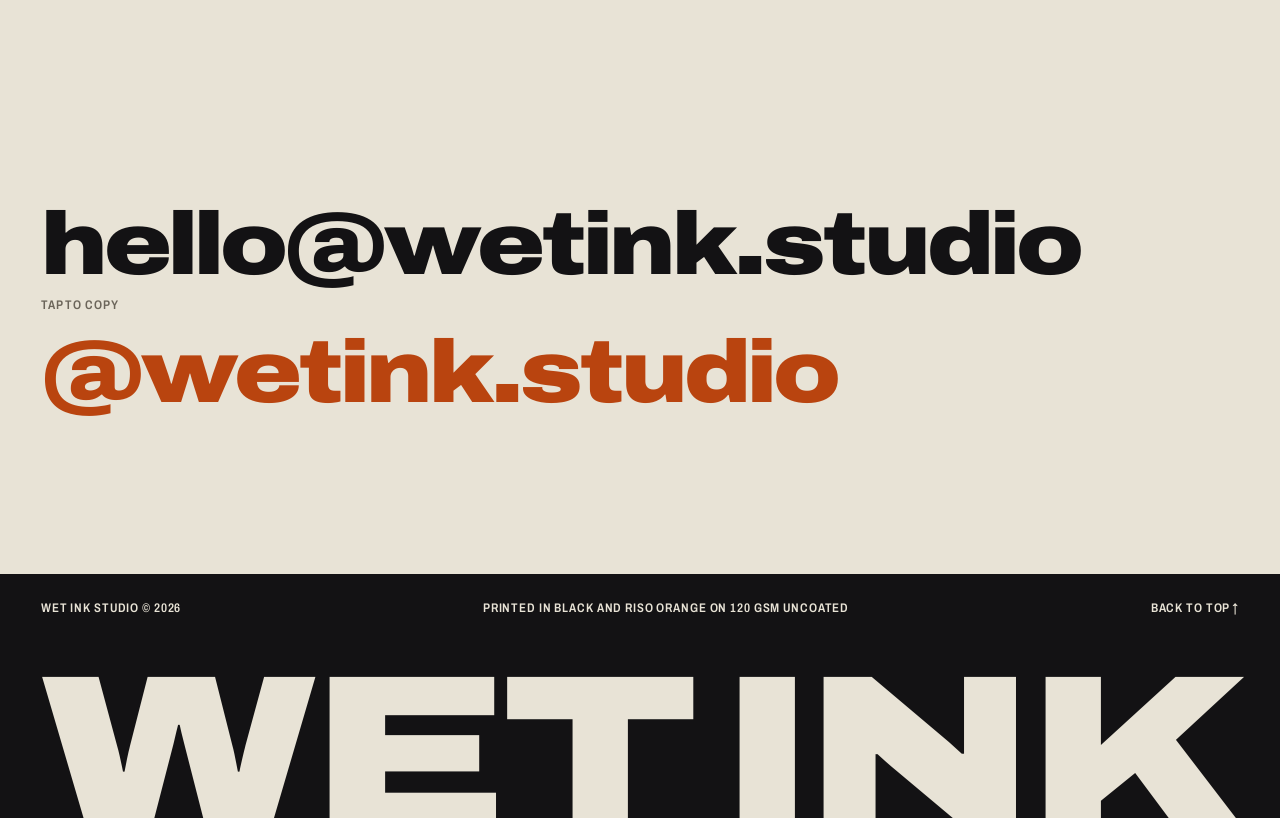
==== commit 84a6608b: "Black and orange palette, WebGL ink, interactive archive - Fix hero word: "ink" (dotless i with Blot" ====
--- a/index.html
+++ b/index.html
@@ -4,10 +4,10 @@
 <meta charset="utf-8">
 <meta name="viewport" content="width=device-width, initial-scale=1, viewport-fit=cover">
 <title>Wet Ink Studio</title>
-<meta name="description" content="Wet Ink Studio — identity, print and moving image. Marks that stay.">
+<meta name="description" content="Wet Ink Studio — identity, print, websites and moving image. Marks that stay.">
 <link rel="preconnect" href="https://fonts.googleapis.com">
 <link rel="preconnect" href="https://fonts.gstatic.com" crossorigin>
-<link rel="stylesheet" href="https://fonts.googleapis.com/css2?family=Archivo:ital,wdth,wght@0,62..125,100..900;1,62..125,100..900&family=Instrument+Serif:ital@0;1&display=swap">
+<link rel="stylesheet" href="https://fonts.googleapis.com/css2?family=Archivo:ital,wdth,wght@0,62..125,100..900;1,62..125,100..900&family=Instrument+Serif:ital@0;1&family=Fraunces:ital,opsz,wght@0,9..144,300..700;1,9..144,300..700&display=swap">
 <link rel="stylesheet" href="css/style.css">
 </head>
 <body>
@@ -34,16 +34,16 @@
 
   <!-- HERO -->
   <section class="hero" id="studio">
-    <canvas class="ink-canvas" id="inkCanvas" aria-hidden="true"></canvas>
     <span class="reg reg--tl" aria-hidden="true"></span>
     <span class="reg reg--tr" aria-hidden="true"></span>
 
-    <p class="hero__eyebrow label">Studio for identity, print &amp; moving image</p>
-
+    <p class="hero__eyebrow label">Studio for identity, print, websites &amp; moving image</p>
+
+    <!-- "ink" is set with a dotless ı: Blot sits where the dot would be -->
     <h1 class="hero__title" aria-label="Wet Ink Studio">
       <span class="line"><span class="rise">Wet</span></span>
       <span class="line line--ink">
-        <span class="rise">I<span class="tittle-host">ı<button class="mascot" id="mascot" type="button" aria-label="Blot, the studio mascot. Drag it around or tap it.">
+        <span class="rise"><span class="tittle-host">ı<button class="mascot" id="mascot" type="button" aria-label="Blot, the studio mascot. Drag it around or tap it.">
           <svg class="blot" viewBox="0 0 60 72" aria-hidden="true">
             <use href="#blot"/>
             <g class="eyes">
@@ -59,8 +59,8 @@
     </h1>
 
     <div class="hero__foot">
-      <p class="hero__lede">An independent studio making identities, printed matter and moving image. <em>We make marks that stay</em>, then keep them a little wet so they can still move.</p>
-      <p class="hero__hint label" id="heroHint">Draw with the pointer · Press to drop ink · Throw Blot</p>
+      <p class="hero__lede">An independent studio making identities, printed matter, websites and moving image. <em>We make marks that stay</em>, then keep them a little wet so they can still move.</p>
+      <p class="hero__hint label" id="heroHint">Move to leave a trail · Press to drop ink · Throw Blot</p>
     </div>
     <span class="reg reg--bl" aria-hidden="true"></span>
     <span class="reg reg--br" aria-hidden="true"></span>
@@ -69,8 +69,8 @@
   <!-- TICKER: drifts on its own, picks up the speed and direction of your scroll -->
   <div class="ticker" aria-hidden="true">
     <div class="ticker__track" id="ticker">
-      <span>“Work is wet”</span><b>✺</b><span>Identity</span><b>✺</b><span>Risograph</span><b>✺</b><span>Type</span><b>✺</b><span>Motion</span><b>✺</b><span>Books</span><b>✺</b><span>“Never quite dry”</span><b>✺</b>
-      <span>“Work is wet”</span><b>✺</b><span>Identity</span><b>✺</b><span>Risograph</span><b>✺</b><span>Type</span><b>✺</b><span>Motion</span><b>✺</b><span>Books</span><b>✺</b><span>“Never quite dry”</span><b>✺</b>
+      <span>“Work is wet”</span><b>✺</b><span>Identity</span><b>✺</b><span>Websites</span><b>✺</b><span>Risograph</span><b>✺</b><span>Type</span><b>✺</b><span>Motion</span><b>✺</b><span>“Never quite dry”</span><b>✺</b>
+      <span>“Work is wet”</span><b>✺</b><span>Identity</span><b>✺</b><span>Websites</span><b>✺</b><span>Risograph</span><b>✺</b><span>Type</span><b>✺</b><span>Motion</span><b>✺</b><span>“Never quite dry”</span><b>✺</b>
     </div>
   </div>
 
@@ -85,7 +85,7 @@
         <li><span>01</span>Listen</li>
         <li><span>02</span>Sketch</li>
         <li><span>03</span>Proof</li>
-        <li><span>04</span>Print</li>
+        <li><span>04</span>Build</li>
         <li><span>05</span>Release</li>
       </ol>
       <div class="story__lines">
@@ -102,14 +102,19 @@
   <section class="archive" id="archive" aria-label="Archive">
     <div class="section-head section-head--light">
       <h2 class="h2">The <em class="serif">archive</em></h2>
-      <p class="label">Drag or flick to spin</p>
-    </div>
-    <div class="wheel" id="wheel" tabindex="0" role="group" aria-roledescription="carousel" aria-label="Archive. Use the left and right arrow keys to turn.">
+      <p class="label">Flick to spin · Tap the front piece to open it</p>
+    </div>
+    <div class="wheel" id="wheel" tabindex="0" role="group" aria-roledescription="carousel" aria-label="Archive. Left and right arrow keys turn it, Enter opens the front piece.">
       <div class="wheel__ring" id="ring"></div>
     </div>
     <div class="wheel__controls">
       <button class="round" id="prev" type="button" aria-label="Previous piece">←</button>
-      <p class="wheel__now" aria-live="polite"><b id="archiveIndex">01</b><span>/10</span> <span id="archiveName">—</span></p>
+      <button class="wheel__now" id="openFront" type="button">
+        <span class="wheel__count"><b id="archiveIndex">01</b>/<span id="archiveTotal">10</span></span>
+        <span class="wheel__name" id="archiveName">—</span>
+        <span class="wheel__kind" id="archiveKind"></span>
+        <span class="wheel__open">Open ↗</span>
+      </button>
       <button class="round" id="next" type="button" aria-label="Next piece">→</button>
     </div>
   </section>
@@ -134,10 +139,10 @@
         <p class="cell__spec label">Riso · Offset · Binding</p>
       </article>
       <article class="cell">
-        <p class="cell__q label">“Draw it.”</p>
-        <h3>Illustration</h3>
-        <p>Characters, editorial pictures and lettering made with brush, nib and the occasional thumbprint.</p>
-        <p class="cell__spec label">Editorial · Lettering · Mascots</p>
+        <p class="cell__q label">“Touch it.”</p>
+        <h3>Websites</h3>
+        <p>Quiet, fast sites with one or two interactions people remember. Designed and built in-house.</p>
+        <p class="cell__spec label">Design · Build · Motion</p>
       </article>
       <article class="cell">
         <p class="cell__q label">“Make it move.”</p>
@@ -159,13 +164,29 @@
 <footer class="foot" id="foot">
   <div class="foot__meta label">
     <span>Wet Ink Studio © 2026</span>
-    <span>Printed in Wet Red 485 U on 120 gsm uncoated</span>
+    <span>Printed in black and Riso orange on 120 gsm uncoated</span>
     <a href="#top">Back to top ↑</a>
   </div>
   <p class="foot__word" id="footWord" aria-label="Wet Ink">
     <span>W</span><span>E</span><span>T</span><span class="sp"> </span><span>I</span><span>N</span><span>K</span>
   </p>
 </footer>
+
+<!-- Archive detail sheet: rises out of the piece you opened, drag it down to put it back -->
+<div class="scrim" id="scrim" hidden></div>
+<section class="sheet" id="sheet" role="dialog" aria-modal="true" aria-labelledby="sheetTitle" hidden>
+  <div class="sheet__handle" id="sheetHandle">
+    <span class="sheet__grabber" aria-hidden="true"></span>
+    <div class="sheet__head">
+      <div>
+        <p class="label sheet__meta" id="sheetMeta"></p>
+        <h2 class="sheet__title" id="sheetTitle"></h2>
+      </div>
+      <button class="round round--ink" id="sheetClose" type="button" aria-label="Close">✕</button>
+    </div>
+  </div>
+  <div class="sheet__body" id="sheetBody"></div>
+</section>
 
 <!-- Shared symbol: the ink drop, used as logo, mascot and process drop -->
 <svg width="0" height="0" style="position:absolute" aria-hidden="true">
--- a/css/style.css
+++ b/css/style.css
@@ -1,20 +1,16 @@
 /* Wet Ink Studio
    Layout: printed broadsheet on greige stock, interrupted by ink-black chapters.
-   A glass capsule floats above it all; motion is spring-driven and interruptible (see js/main.js). */
+   Two inks only: process black and Riso orange. A glass capsule floats above everything;
+   motion is spring-driven and interruptible (see js/main.js). */
 :root {
-  --paper: #E8E3D6;      /* 120 gsm uncoated stock */
-  --paper-2: #DCD5C4;    /* stock in shadow */
-  --ink: #131214;        /* process black */
-  --ink-2: #1E1D21;      /* black, second pass */
-  --wet: #E2231A;        /* Wet Red 485 U, the only accent */
-  --muted: #6B655A;      /* faded ink on stock */
+  --paper: #E8E3D6;        /* 120 gsm uncoated stock */
+  --paper-2: #DCD5C4;      /* stock in shadow */
+  --ink: #131214;          /* process black, the main colour */
+  --ink-2: #1E1D21;        /* black, second pass */
+  --accent: #FF6A2B;       /* Riso orange, used sparingly */
+  --accent-deep: #B9440F;  /* orange for small text on paper (contrast) */
+  --muted: #6B655A;        /* faded ink on stock */
   --line: rgba(19, 18, 20, .18);
-
-  /* Riso drum inks, used only inside archive covers */
-  --riso-pink: #FF48B0;
-  --riso-blue: #0078BF;
-  --riso-yellow: #FFE800;
-  --riso-green: #00A95C;
 
   /* Glass materials: light over paper, heavier and darker over ink */
   --glass-light: rgba(240, 236, 226, .62);
@@ -26,6 +22,7 @@
   --body: "Archivo", "Helvetica Neue", Arial, sans-serif;
   --label: "Archivo", "Arial Narrow", "Helvetica Neue", Arial, sans-serif; /* set narrow (wdth 80) */
   --serif: "Instrument Serif", "Iowan Old Style", Georgia, serif;
+  --fraunces: "Fraunces", "Iowan Old Style", Georgia, serif;           /* archive mock-ups only */
 
   --gutter: clamp(1rem, 3.2vw, 2.75rem);
   /* Non-gesture transitions only. Anything a person can grab runs on springs in JS. */
@@ -37,12 +34,13 @@
 
 *, *::before, *::after { box-sizing: border-box; }
 html { -webkit-text-size-adjust: 100%; }
+[hidden] { display: none !important; }
+html.is-locked { overflow: hidden; }
 body {
   margin: 0;
   background: var(--paper);
   color: var(--ink);
   font: 400 1.0625rem/1.5 var(--body);
-  letter-spacing: 0;
   -webkit-font-smoothing: antialiased;
   overflow-x: hidden;
 }
@@ -55,8 +53,11 @@
 img, svg, canvas { max-width: 100%; }
 a { color: inherit; }
 button { font: inherit; color: inherit; }
-::selection { background: var(--wet); color: var(--paper); }
-:focus-visible { outline: 3px solid var(--wet); outline-offset: 3px; border-radius: 4px; }
+::selection { background: var(--accent); color: var(--ink); }
+:focus-visible { outline: 3px solid var(--accent); outline-offset: 3px; border-radius: 4px; }
+
+/* Page-wide ink layer (WebGL). Sits above content, below chrome. */
+.ink-layer { position: fixed; inset: 0; width: 100%; height: 100%; z-index: 80; pointer-events: none; }
 
 /* Type scale: tracking tightens as size grows, leading tightens with it */
 .label {
@@ -65,10 +66,6 @@
 }
 .muted { color: var(--muted); }
 .serif, em.serif { font-family: var(--serif); font-style: italic; font-weight: 400; letter-spacing: -.01em; }
-
-/* Press feedback lives on pointer-down and is instant */
-.press { transition: transform var(--press); }
-.press:active { transform: scale(.96); }
 
 /* ---------- Glass capsule header ---------- */
 .bar {
@@ -92,7 +89,7 @@
 }
 .logo { display: inline-flex; align-items: center; gap: .45rem; text-decoration: none; font: 800 1rem/1 var(--display); font-stretch: 112%; letter-spacing: -.02em; white-space: nowrap; }
 .logo sup { font-size: .5em; font-weight: 500; }
-.blot--sm { width: 15px; height: 18px; color: var(--wet); flex: none; }
+.blot--sm { width: 15px; height: 18px; color: var(--accent); flex: none; }
 .nav { position: relative; display: flex; }
 .nav a {
   position: relative; z-index: 1; text-decoration: none;
@@ -102,16 +99,11 @@
 }
 .nav a:active { transform: scale(.94); }
 .nav a.is-active { color: var(--paper); }
-.nav__pill {
-  position: absolute; left: 0; top: 0; height: 100%; width: 0; border-radius: 999px;
-  background: var(--ink); will-change: transform, width;
-}
-.bar[data-tone="dark"] .nav__pill { background: var(--wet); }
-.drying {
-  margin: 0 .5rem 0 0; display: flex; align-items: center; gap: .4rem;
-  font: 600 .78rem/1 var(--label); font-stretch: 80%; letter-spacing: .07em; font-variant-numeric: tabular-nums;
-}
-.drying__dot { width: 7px; height: 7px; border-radius: 50%; background: var(--wet); }
+.bar[data-tone="dark"] .nav a.is-active { color: var(--ink); }
+.nav__pill { position: absolute; left: 0; top: 0; height: 100%; width: 0; border-radius: 999px; background: var(--ink); will-change: transform, width; }
+.bar[data-tone="dark"] .nav__pill { background: var(--accent); }
+.drying { margin: 0 .5rem 0 0; display: flex; align-items: center; gap: .4rem; font: 600 .78rem/1 var(--label); font-stretch: 80%; letter-spacing: .07em; font-variant-numeric: tabular-nums; }
+.drying__dot { width: 7px; height: 7px; border-radius: 50%; background: var(--accent); }
 
 /* ---------- Registration marks ---------- */
 .reg { position: absolute; width: 22px; height: 22px; pointer-events: none; opacity: .5; border: 1px solid currentColor; border-radius: 50%; transform: scale(.6); }
@@ -130,16 +122,15 @@
   min-height: min(100svh, 61rem);
   display: flex; flex-direction: column; justify-content: space-between; gap: 2rem;
 }
-.ink-canvas { position: absolute; inset: 0; width: 100%; height: 100%; z-index: 2; pointer-events: none; mix-blend-mode: multiply; filter: blur(.6px); }
-.hero__eyebrow { margin: 0; position: relative; z-index: 3; }
+.hero__eyebrow { margin: 0; position: relative; }
 .hero__title {
-  margin: 0; position: relative; z-index: 3;
+  margin: 0; position: relative;
   font-family: var(--display); font-weight: 900; font-stretch: 125%;
   font-size: clamp(4.75rem, 19vw, 18.75rem); line-height: .82; letter-spacing: -.045em;
 }
 .hero__title .line { display: flex; align-items: baseline; flex-wrap: wrap; column-gap: .12em; }
 .hero__title .rise { display: inline-block; }
-.line--ink .serif { font-size: .42em; color: var(--wet); line-height: 1; letter-spacing: -.01em; transform: translateY(-.15em); }
+.line--ink .serif { font-size: .42em; color: var(--accent); line-height: 1; letter-spacing: -.01em; transform: translateY(-.15em); }
 /* Entrance: opacity + transform only, short, and never blocks input */
 .js .rise { animation: rise .9s var(--ease-out) both; }
 .js .line:nth-child(1) .rise { animation-delay: .05s; }
@@ -147,31 +138,31 @@
 .js .line:nth-child(2) .rise.serif { animation-delay: .26s; }
 @keyframes rise { from { transform: translateY(28%); opacity: 0; } }
 
+/* Blot replaces the dot of the dotless ı */
 .tittle-host { position: relative; display: inline-block; }
 .mascot {
-  position: absolute; left: 50%; bottom: 72%; width: .42em; height: .5em; margin-left: -.21em;
-  padding: 0; border: 0; background: none; cursor: grab; color: var(--wet); font: inherit;
-  transform-origin: 50% 85%; touch-action: none; z-index: 4;
+  position: absolute; left: 50%; bottom: 66%; width: .36em; height: .43em; margin-left: -.18em;
+  padding: 0; border: 0; background: none; cursor: grab; color: var(--accent); font: inherit;
+  transform-origin: 50% 85%; touch-action: none; z-index: 85;
   -webkit-tap-highlight-color: transparent; will-change: transform;
 }
 .mascot:active { cursor: grabbing; }
-.mascot .blot { width: 100%; height: 100%; display: block; overflow: visible; filter: drop-shadow(0 .04em 0 rgba(0,0,0,.12)); pointer-events: none; }
+.mascot .blot { width: 100%; height: 100%; display: block; overflow: visible; filter: drop-shadow(0 .04em 0 rgba(0,0,0,.14)); pointer-events: none; }
 .mascot .eyes { transform-origin: 30px 44px; animation: blink 5s infinite; }
-
 @keyframes blink { 0%, 46%, 50%, 100% { transform: scaleY(1); } 48% { transform: scaleY(.08); } }
 
-.hero__foot { position: relative; z-index: 3; display: flex; justify-content: space-between; align-items: flex-end; gap: 1.5rem; flex-wrap: wrap; }
+.hero__foot { position: relative; display: flex; justify-content: space-between; align-items: flex-end; gap: 1.5rem; flex-wrap: wrap; }
 .hero__lede { margin: 0; max-width: 40ch; font-size: clamp(1.125rem, 1.6vw, 1.375rem); line-height: 1.38; letter-spacing: -.005em; text-wrap: balance; }
-.hero__lede em { font-family: var(--serif); font-size: 1.15em; color: var(--wet); }
+.hero__lede em { font-family: var(--serif); font-size: 1.15em; color: var(--accent-deep); }
 .hero__hint { margin: 0; color: var(--muted); }
 
 /* ---------- Ticker ---------- */
-.ticker { background: var(--wet); color: var(--paper); overflow: hidden; border-block: 1px solid var(--ink); }
+.ticker { background: var(--ink); color: var(--paper); overflow: hidden; }
 .ticker__track {
   display: flex; gap: 1.75rem; width: max-content; padding-block: .9rem; will-change: transform;
   font: 800 clamp(1.25rem, 2.6vw, 2.125rem)/1 var(--display); font-stretch: 110%; text-transform: uppercase; letter-spacing: -.01em;
 }
-.ticker__track b { font-weight: 400; }
+.ticker__track b { font-weight: 400; color: var(--accent); }
 
 /* ---------- Story (dark chapter) ---------- */
 .story { background: var(--ink); color: var(--paper); height: 420vh; position: relative; }
@@ -192,57 +183,193 @@
   will-change: transform; transition: border-color .35s var(--ease-out), background .35s var(--ease-out);
 }
 .disc::after { content: ""; position: absolute; inset: 14%; border-radius: 50%; border: 1px dashed rgba(232,227,214,.35); }
-.disc.is-lit { border-color: var(--wet); background: radial-gradient(circle at 50% 40%, rgba(226,35,26,.35), rgba(226,35,26,0) 70%); }
+.disc.is-lit { border-color: var(--accent); background: radial-gradient(circle at 50% 40%, rgba(255,106,43,.32), rgba(255,106,43,0) 70%); }
 .drop3d {
   position: absolute; left: 50%; top: 50%; width: 30px; height: 38px; margin: -19px 0 0 -15px; z-index: 5;
-  background: radial-gradient(circle at 35% 35%, #ff8a7f 0 10%, var(--wet) 38%, #7d0c07 100%);
+  background: radial-gradient(circle at 35% 35%, #ffc3a6 0 10%, var(--accent) 38%, #8a2c05 100%);
   border-radius: 50% 50% 50% 50% / 62% 62% 40% 40%;
-  box-shadow: 0 0 30px rgba(226, 35, 26, .55); will-change: transform;
+  box-shadow: 0 0 30px rgba(255, 106, 43, .5); will-change: transform;
 }
 .story__steps { grid-column: 3; grid-row: 1; align-self: center; list-style: none; margin: 0; padding: 0; display: grid; gap: .9rem; }
 .story__steps li { display: flex; gap: .75rem; align-items: center; opacity: .3; transition: opacity .35s var(--ease-out); font: 600 .78rem/1.3 var(--label); font-stretch: 80%; letter-spacing: .08em; text-transform: uppercase; }
 .story__steps li::before { content: ""; width: 48px; height: 1px; background: currentColor; transform-origin: left; transform: scaleX(.3); transition: transform .45s var(--ease-out); }
-.story__steps li span { color: var(--wet); }
+.story__steps li span { color: var(--accent); }
 .story__steps li.is-on { opacity: 1; }
 .story__steps li.is-on::before { transform: scaleX(1); }
 .story__lines { grid-column: 1 / -1; grid-row: 2; position: relative; min-height: 2.1em; font-family: var(--display); font-weight: 500; font-size: clamp(2rem, 5.6vw, 5.25rem); line-height: 1; letter-spacing: -.035em; text-align: center; }
 .story__line { position: absolute; left: 0; right: 0; bottom: 0; margin: 0; text-wrap: balance; opacity: 0; transform: translateY(var(--from, 30%)); transition: opacity .5s var(--ease-out), transform .6s var(--ease-out); }
 .story__line.is-on { opacity: 1; transform: none; }
-.story__line em { font-family: var(--serif); color: var(--wet); font-weight: 400; }
+.story__line em { font-family: var(--serif); color: var(--accent); font-weight: 400; }
 .story__progress { position: absolute; left: var(--gutter); right: var(--gutter); bottom: 1.1rem; height: 1px; background: rgba(232,227,214,.15); }
-.story__progress span { display: block; height: 100%; background: var(--wet); transform-origin: left; transform: scaleX(0); }
+.story__progress span { display: block; height: 100%; background: var(--accent); transform-origin: left; transform: scaleX(0); }
 
 /* ---------- Section heads ---------- */
 .section-head { display: flex; justify-content: space-between; align-items: flex-end; gap: 1rem; flex-wrap: wrap; padding-bottom: 1.25rem; border-bottom: 1.5px solid var(--ink); }
 .section-head p { margin: 0; }
 .section-head--light { border-color: rgba(232,227,214,.35); }
 .h2 { margin: 0; font-family: var(--display); font-weight: 900; font-stretch: 118%; font-size: clamp(2.75rem, 8.5vw, 8.25rem); line-height: .88; letter-spacing: -.045em; text-wrap: balance; }
-.h2 em { color: var(--wet); font-size: 1.04em; }
+.h2 em { color: var(--accent); font-size: 1.04em; }
+.services .h2 em { color: var(--accent-deep); }
 
 /* ---------- Archive wheel ---------- */
 .archive { background: var(--ink); color: var(--paper); padding: 7rem var(--gutter) 5rem; overflow: hidden; }
-.wheel { height: clamp(380px, 52vw, 620px); perspective: 1500px; display: grid; place-items: center; cursor: grab; touch-action: pan-y; user-select: none; -webkit-user-select: none; }
+.wheel { height: clamp(400px, 52vw, 640px); perspective: 1600px; display: grid; place-items: center; cursor: grab; touch-action: pan-y; user-select: none; -webkit-user-select: none; }
 .wheel.is-dragging { cursor: grabbing; }
-.wheel__ring { position: relative; width: clamp(150px, 17vw, 240px); aspect-ratio: 3 / 4; max-width: 100%; transform-style: preserve-3d; will-change: transform; }
-.panel { position: absolute; inset: 0; margin: 0; border-radius: 6px; overflow: hidden; box-shadow: 0 0 0 1px rgba(232,227,214,.12); }
-.panel svg { display: block; width: 100%; height: 100%; pointer-events: none; }
-.panel figcaption { position: absolute; left: 10px; bottom: 8px; font: 600 .66rem/1 var(--label); font-stretch: 80%; letter-spacing: .08em; text-transform: uppercase; color: var(--paper); mix-blend-mode: difference; }
-.wheel__controls { display: flex; justify-content: center; align-items: center; gap: 1rem; }
+.wheel__ring { position: relative; width: clamp(170px, 19vw, 270px); aspect-ratio: 3 / 4; max-width: 100%; transform-style: preserve-3d; will-change: transform; }
+.panel { position: absolute; inset: 0; margin: 0; border-radius: 8px; overflow: hidden; box-shadow: 0 0 0 1px rgba(232,227,214,.12); background: var(--paper); }
+.panel > * { pointer-events: none; }
+.panel > svg { display: block; width: 100%; height: 100%; }
+.panel.is-front { box-shadow: 0 0 0 1.5px var(--accent), 0 30px 60px -20px rgba(0,0,0,.8); }
+.panel figcaption { position: absolute; left: 8px; bottom: 8px; padding: .3rem .5rem; border-radius: 999px; background: rgba(19,18,20,.72); color: var(--paper); font: 600 .62rem/1 var(--label); font-stretch: 80%; letter-spacing: .08em; text-transform: uppercase; }
+.wheel__controls { display: flex; justify-content: center; align-items: center; gap: .75rem; }
 .wheel__now {
-  margin: 0; min-width: 15rem; text-align: center; padding: .7rem 1.1rem; border-radius: 999px;
+  display: flex; align-items: center; gap: .9rem; min-width: 0; max-width: 34rem; flex: 0 1 auto;
+  padding: .55rem .6rem .55rem 1.1rem; border-radius: 999px; border: 0; cursor: pointer; color: var(--paper);
   background: var(--glass-dark); -webkit-backdrop-filter: blur(18px); backdrop-filter: blur(18px);
-  box-shadow: inset 0 1px 0 var(--glass-dark-edge);
+  box-shadow: inset 0 1px 0 var(--glass-dark-edge), 0 0 0 .5px rgba(255,255,255,.1);
   font: 600 .78rem/1 var(--label); font-stretch: 80%; letter-spacing: .07em; text-transform: uppercase; font-variant-numeric: tabular-nums;
-}
-.wheel__now b { color: var(--wet); }
-.wheel__now span:first-of-type { opacity: .5; margin-right: .6rem; }
+  transition: transform var(--press);
+}
+.wheel__now:active { transform: scale(.97); }
+.wheel__count { opacity: .55; }
+.wheel__count b { color: var(--accent); opacity: 1; }
+.wheel__name { white-space: nowrap; overflow: hidden; text-overflow: ellipsis; min-width: 0; }
+.wheel__kind { opacity: .55; white-space: nowrap; }
+.wheel__open { background: var(--accent); color: var(--ink); padding: .55rem .8rem; border-radius: 999px; white-space: nowrap; }
 .round {
-  width: 2.75rem; height: 2.75rem; border-radius: 50%; border: 1px solid rgba(232,227,214,.3);
-  background: transparent; color: var(--paper); cursor: pointer; font-size: 1.1rem;
+  width: 2.75rem; height: 2.75rem; flex: none; border-radius: 50%; border: 1px solid rgba(232,227,214,.3);
+  background: transparent; color: var(--paper); cursor: pointer; font-size: 1.05rem;
   transition: transform var(--press), background .25s, border-color .25s;
 }
 .round:hover { background: rgba(232,227,214,.08); border-color: rgba(232,227,214,.6); }
-.round:active { transform: scale(.9); background: var(--wet); border-color: var(--wet); }
+.round:active { transform: scale(.9); background: var(--accent); border-color: var(--accent); color: var(--ink); }
+.round--ink { color: var(--ink); border-color: var(--line); }
+.round--ink:hover { background: rgba(19,18,20,.06); border-color: var(--ink); }
+
+/* ---------- Detail sheet (archive) ---------- */
+.scrim { position: fixed; inset: 0; z-index: 190; background: rgba(10, 9, 11, .55); opacity: 0; }
+.sheet {
+  position: fixed; left: 0; right: 0; bottom: 0; z-index: 200; margin-inline: auto;
+  width: min(100%, 76rem); height: calc(100svh - 1.5rem - env(safe-area-inset-top, 0px));
+  display: flex; flex-direction: column;
+  background: var(--paper); color: var(--ink); border-radius: 1.5rem 1.5rem 0 0;
+  box-shadow: 0 -1rem 4rem -1rem rgba(0,0,0,.5), inset 0 1px 0 rgba(255,255,255,.6);
+  transform-origin: 0 0; will-change: transform;
+}
+.sheet__handle { flex: none; touch-action: none; cursor: grab; padding: .55rem var(--gutter) 1rem; user-select: none; -webkit-user-select: none; }
+.sheet__handle:active { cursor: grabbing; }
+.sheet__grabber { display: block; width: 2.6rem; height: .32rem; border-radius: 999px; background: rgba(19,18,20,.22); margin: 0 auto .9rem; }
+.sheet__head { display: flex; justify-content: space-between; align-items: flex-start; gap: 1rem; }
+.sheet__meta { margin: 0 0 .35rem; color: var(--muted); }
+.sheet__title { margin: 0; font: 900 clamp(2rem, 5vw, 3.75rem)/.92 var(--display); font-stretch: 118%; letter-spacing: -.04em; }
+.sheet__body { flex: 1; min-height: 0; overflow: auto; overscroll-behavior: contain; padding: 0 var(--gutter) 3rem; }
+.detail { display: grid; grid-template-columns: minmax(0, 2.3fr) minmax(0, 1fr); gap: 2rem; align-items: start; }
+.detail__aside { display: grid; gap: 1rem; position: sticky; top: 0; }
+.detail__aside p { margin: 0; max-width: 42ch; line-height: 1.5; }
+.detail__tags { display: flex; flex-wrap: wrap; gap: .4rem; }
+.detail__tags span { padding: .35rem .6rem; border-radius: 999px; border: 1px solid var(--line); }
+.detail__try { padding: .9rem 1rem; border-radius: .9rem; background: var(--ink); color: var(--paper); }
+.detail__try b { color: var(--accent); }
+.detail__cover { border-radius: .75rem; overflow: hidden; aspect-ratio: 4 / 5; max-width: 100%; }
+.detail__cover svg { display: block; width: 100%; height: 100%; }
+
+/* ---------- Browser frame + mock sites (sized in container units, so thumbnail and full view match) ---------- */
+.browser { border-radius: .6rem; overflow: hidden; background: #fff; box-shadow: 0 0 0 1px rgba(19,18,20,.12), 0 1.5rem 3rem -1.5rem rgba(19,18,20,.45); }
+.panel .browser { height: 100%; border-radius: 0; box-shadow: none; display: flex; flex-direction: column; }
+.browser__bar { display: flex; align-items: center; gap: 4px; padding: 7px 9px; background: #EDEAE3; border-bottom: 1px solid rgba(0,0,0,.08); }
+.browser__bar i { width: 7px; height: 7px; border-radius: 50%; background: #CFC9BD; }
+.browser__bar span { margin: 0 auto; padding: 2px 10px; border-radius: 6px; background: rgba(255,255,255,.75); font: 500 10px/1.3 var(--body); color: #6B655A; }
+.site { container-type: inline-size; position: relative; overflow: hidden; }
+.panel .site { flex: 1; }
+.site button { cursor: pointer; }
+.site * { margin: 0; }
+.ws-nav { display: flex; align-items: center; gap: 3.2cqw; padding: 2.6cqw 4cqw; font-size: 1.9cqw; }
+.ws-nav b { margin-right: auto; }
+
+/* Kiln: ceramics shop */
+.ws-kiln { background: #F4EFE6; color: #2B2621; font-family: var(--body); }
+.ws-kiln .ws-nav b { font: 600 2.8cqw/1 var(--fraunces); letter-spacing: -.02em; }
+.ws-cart { display: inline-flex; gap: .8cqw; align-items: center; }
+.ws-cart i { font-style: normal; display: inline-grid; place-items: center; min-width: 3.2cqw; height: 3.2cqw; padding: 0 .8cqw; border-radius: 999px; background: #2B2621; color: #F4EFE6; font-size: 1.7cqw; }
+.ws-kiln h3 { padding: 5cqw 4cqw 4cqw; font: 300 7.2cqw/1 var(--fraunces); letter-spacing: -.03em; }
+.ws-kiln h3 em { font-style: italic; color: #B4673F; }
+.ws-pots { display: grid; grid-template-columns: repeat(3, 1fr); gap: 2cqw; padding: 0 4cqw 5cqw; }
+.pot { all: unset; box-sizing: border-box; cursor: pointer; display: grid; gap: .8cqw; padding: 2cqw; border-radius: 1.6cqw; background: #EAE2D4; transition: transform .35s var(--ease-out), background .35s; }
+.pot:hover { transform: translateY(-1cqw); background: #E3D8C5; }
+.pot:active { transform: scale(.96); }
+.pot__shape { display: block; height: 16cqw; margin: 1cqw auto 2cqw; width: 60%; background: var(--c, #B4673F); border-radius: var(--r, 30% 30% 45% 45% / 20% 20% 60% 60%); box-shadow: inset -1.2cqw -1.2cqw 0 rgba(0,0,0,.12), inset 1cqw .6cqw 0 rgba(255,255,255,.18); }
+.pot em { font: italic 400 1.9cqw/1.2 var(--fraunces); }
+.pot small { font-size: 1.6cqw; opacity: .65; }
+
+/* Northlight: film studio with a scrubbable reel */
+.ws-north { background: #0D0D0F; color: #EDE9E0; font-family: var(--body); }
+.ws-north .ws-nav { letter-spacing: .12em; font-size: 1.6cqw; text-transform: uppercase; opacity: .85; }
+.ws-north h3 { padding: 7cqw 4cqw 4cqw; text-align: center; font: 200 7.4cqw/1 var(--display); font-stretch: 75%; letter-spacing: -.02em; }
+.ws-north h3 em { font: italic 400 1.05em/1 var(--serif); color: var(--accent); }
+.ws-reel { overflow: hidden; padding: 1cqw 0 2cqw; touch-action: pan-y; cursor: grab; }
+.ws-strip { display: flex; gap: 1.4cqw; width: max-content; padding-inline: 4cqw; will-change: transform; }
+.ws-frame { width: 22cqw; aspect-ratio: 16 / 10; border-radius: .8cqw; background: var(--g); position: relative; }
+.ws-frame::after { content: attr(data-sc); position: absolute; left: 1cqw; bottom: .8cqw; font-size: 1.3cqw; letter-spacing: .08em; opacity: .7; }
+.ws-scrub { display: flex; align-items: center; gap: 2cqw; padding: 2cqw 4cqw 5cqw; font: 600 1.6cqw/1 var(--label); font-stretch: 80%; letter-spacing: .08em; font-variant-numeric: tabular-nums; }
+.ws-track { flex: 1; height: .4cqw; min-height: 2px; background: rgba(237,233,224,.2); border-radius: 99px; position: relative; }
+.ws-head { position: absolute; top: 50%; left: 0; width: 2.2cqw; height: 2.2cqw; min-width: 8px; min-height: 8px; margin: -1.1cqw 0 0 -1.1cqw; border-radius: 50%; background: var(--accent); }
+.ws-fill { position: absolute; inset: 0 auto 0 0; width: 0; background: var(--accent); border-radius: 99px; }
+
+/* Atlas: type foundry with a live variable-font tester */
+.ws-atlas { background: #FBFAF7; color: #111; font-family: var(--body); }
+.ws-atlas .ws-nav b { font: 800 2.4cqw/1 var(--display); font-stretch: 125%; }
+.ws-specimen { padding: 4cqw 4cqw 2cqw; font-family: var(--display); font-size: var(--size, 16cqw); font-weight: var(--wght, 800); font-stretch: var(--wdth, 100%); line-height: .9; letter-spacing: -.03em; outline: none; overflow-wrap: anywhere; }
+.ws-specimen:focus { background: rgba(255,106,43,.08); }
+.ws-axes { display: grid; grid-template-columns: repeat(3, 1fr); gap: 3cqw; padding: 2cqw 4cqw 5cqw; border-top: 1px solid #e5e2db; font: 600 1.6cqw/1.2 var(--label); font-stretch: 80%; letter-spacing: .06em; text-transform: uppercase; }
+.ws-axes label { display: grid; gap: 1cqw; }
+.ws-axes output { color: var(--accent-deep); font-variant-numeric: tabular-nums; }
+.ws-axes input { width: 100%; accent-color: #111; }
+.ws-glyphs { display: grid; grid-template-columns: repeat(8, 1fr); border-top: 1px solid #e5e2db; }
+.ws-glyphs span { display: grid; place-items: center; aspect-ratio: 1; font: 700 4.4cqw/1 var(--display); border-right: 1px solid #e5e2db; transition: background .2s, color .2s; }
+.ws-glyphs span:hover { background: #111; color: #FBFAF7; }
+
+/* Pause: radio with a live waveform */
+.ws-pause { background: #17161A; color: #F1ECE2; font-family: var(--body); }
+.ws-pause .ws-nav b { font: 900 2.6cqw/1 var(--display); letter-spacing: -.03em; }
+.ws-player { display: grid; grid-template-columns: auto 1fr; gap: 4cqw; align-items: center; padding: 5cqw 4cqw 3cqw; }
+.ws-play { width: 14cqw; height: 14cqw; border-radius: 50%; border: 0; background: var(--accent); color: #17161A; font-size: 4cqw; display: grid; place-items: center; transition: transform var(--press); }
+.ws-play:active { transform: scale(.92); }
+.ws-player h3 { font: 800 4.6cqw/1 var(--display); font-stretch: 110%; letter-spacing: -.03em; }
+.ws-player p { margin-top: 1cqw; font-size: 1.8cqw; opacity: .6; }
+.ws-wave { display: flex; align-items: center; gap: .6cqw; height: 12cqw; padding: 0 4cqw; }
+.ws-wave i { flex: 1; height: var(--h, 30%); border-radius: 99px; background: rgba(241,236,226,.35); }
+.ws-wave i.is-past { background: var(--accent); }
+.ws-eps { list-style: none; padding: 3cqw 4cqw 5cqw; display: grid; gap: .6cqw; }
+.ws-eps li { display: flex; justify-content: space-between; padding: 1.8cqw 2cqw; border-radius: 1.2cqw; font-size: 1.9cqw; cursor: pointer; transition: background .2s; }
+.ws-eps li:hover { background: rgba(241,236,226,.06); }
+.ws-eps li.is-on { background: rgba(255,106,43,.16); color: var(--accent); }
+
+/* Halo: calm clinic booking */
+.ws-halo { background: #EEF0EA; color: #23302A; font-family: var(--body); }
+.ws-halo .ws-nav b { font: 500 2.6cqw/1 var(--fraunces); font-style: italic; }
+.ws-halo h3 { padding: 5cqw 4cqw 3cqw; font: 300 6.4cqw/1.02 var(--fraunces); letter-spacing: -.02em; }
+.ws-book { margin: 0 4cqw 5cqw; padding: 3cqw; border-radius: 2.4cqw; background: #fff; display: grid; gap: 2.4cqw; box-shadow: 0 1cqw 4cqw -2cqw rgba(35,48,42,.3); }
+.ws-row { display: flex; gap: 1.2cqw; flex-wrap: wrap; }
+.ws-chip { border: 1px solid #D5DBD2; background: none; border-radius: 999px; padding: 1.4cqw 2.4cqw; font-size: 1.8cqw; transition: background .25s, color .25s, border-color .25s, transform var(--press); }
+.ws-chip:active { transform: scale(.95); }
+.ws-chip.is-on { background: #23302A; border-color: #23302A; color: #EEF0EA; }
+.ws-cta { justify-self: start; border: 0; border-radius: 999px; padding: 1.8cqw 3.4cqw; background: #8FA58A; color: #fff; font-size: 1.9cqw; font-weight: 600; transition: transform var(--press); }
+.ws-cta:active { transform: scale(.96); }
+.ws-confirm { font-size: 1.8cqw; color: #5D7458; min-height: 2.4cqw; }
+
+/* Oddly: coffee bar with a hot/iced toggle */
+.ws-oddly { background: #FFF4EA; color: #2A1A12; font-family: var(--body); }
+.ws-oddly .ws-nav b { font: 900 2.8cqw/1 var(--display); font-stretch: 125%; letter-spacing: -.04em; color: var(--accent-deep); }
+.ws-oddly h3 { padding: 4cqw 4cqw 2cqw; font: 900 8cqw/.9 var(--display); font-stretch: 125%; letter-spacing: -.05em; }
+.ws-seg { position: relative; display: inline-flex; margin: 1cqw 4cqw 3cqw; padding: .6cqw; border-radius: 999px; background: #F3E2D2; }
+.ws-seg button { position: relative; z-index: 1; border: 0; background: none; padding: 1.4cqw 3cqw; border-radius: 999px; font: 600 1.8cqw/1 var(--label); font-stretch: 80%; letter-spacing: .06em; text-transform: uppercase; transition: color .25s; }
+.ws-seg button.is-on { color: #fff; }
+.ws-seg__pill { position: absolute; top: .6cqw; bottom: .6cqw; left: 0; width: 0; border-radius: 999px; background: #2A1A12; will-change: transform, width; }
+.ws-menu { list-style: none; padding: 0 4cqw 5cqw; display: grid; }
+.ws-menu li { display: flex; justify-content: space-between; align-items: baseline; padding: 1.8cqw 0; border-bottom: 1px solid #EBD6C3; font-size: 2.2cqw; transition: padding .3s var(--ease-out), color .3s; }
+.ws-menu li:hover { padding-left: 1.4cqw; color: var(--accent-deep); }
+.ws-menu small { font-size: 1.7cqw; opacity: .7; }
+.ws-cup { position: absolute; right: 5cqw; top: 13cqw; width: 14cqw; aspect-ratio: 1; border-radius: 50%; background: radial-gradient(circle at 50% 50%, var(--fill, #6B3A20) 0 54%, #fff 55% 66%, transparent 67%), radial-gradient(circle, transparent 69%, rgba(42,26,18,.18) 70% 73%, transparent 74%); transition: --fill .4s; }
 
 /* ---------- Services ---------- */
 .services { padding: 7.5rem var(--gutter); }
@@ -253,17 +380,17 @@
   border-right: 1px solid var(--line); border-bottom: 1px solid var(--line);
   transition: color .4s var(--ease-out);
 }
-/* Ink enters from the pointer's entry point and leaves the same way */
+/* Ink enters from the pointer's entry point and drains out the way it leaves */
 .cell::before {
-  content: ""; position: absolute; inset: 0; z-index: -1; background: var(--wet);
+  content: ""; position: absolute; inset: 0; z-index: -1; background: var(--ink);
   clip-path: circle(0px at var(--x, 50%) var(--y, 50%)); transition: clip-path .6s var(--ease-out);
 }
 .cell.is-wet::before { clip-path: circle(150% at var(--x, 50%) var(--y, 50%)); }
 .cell.is-wet { color: var(--paper); }
 .cell h3 { margin: auto 0 0; font-family: var(--display); font-weight: 900; font-stretch: 112%; font-size: clamp(1.875rem, 3vw, 2.875rem); line-height: .95; letter-spacing: -.035em; }
 .cell p { margin: 0; line-height: 1.45; }
-.cell__q { color: var(--wet); transition: color .4s var(--ease-out); }
-.cell.is-wet .cell__q { color: var(--paper); }
+.cell__q { color: var(--accent-deep); transition: color .4s var(--ease-out); }
+.cell.is-wet .cell__q { color: var(--accent); }
 .cell__spec { opacity: .7; }
 
 /* ---------- Contact ---------- */
@@ -275,18 +402,20 @@
   transition: transform var(--press);
 }
 .contact__line:active { transform: scale(.985); }
-.contact__line::after { content: ""; position: absolute; left: 0; right: 0; bottom: -.04em; height: .06em; background: var(--wet); transform-origin: left; transform: scaleX(0); transition: transform .5s var(--ease-out); }
+.contact__line::after { content: ""; position: absolute; left: 0; right: 0; bottom: -.04em; height: .06em; background: var(--accent); transform-origin: left; transform: scaleX(0); transition: transform .5s var(--ease-out); }
 .contact__line:hover::after, .contact__line:focus-visible::after { transform: scaleX(1); }
-.contact__line--ig { color: var(--wet); margin-top: .5rem; }
-.contact__state { color: var(--muted); min-height: 1em; transition: color .2s; }
-.contact__state.is-done { color: var(--wet); }
+.contact__line--ig { color: var(--accent-deep); margin-top: .5rem; }
+.contact__state { color: var(--muted); min-height: 1em; }
+.contact__state.is-done { color: var(--accent-deep); }
 
 /* ---------- Footer ---------- */
-.foot { background: var(--wet); color: var(--paper); padding: 1.6rem var(--gutter) 0; overflow: hidden; }
+.foot { background: var(--ink); color: var(--paper); padding: 1.6rem var(--gutter) 0; overflow: hidden; }
 .foot__meta { display: flex; justify-content: space-between; gap: .75rem 1.5rem; flex-wrap: wrap; }
 .foot__meta a { text-decoration: none; }
+.foot__meta a:hover { color: var(--accent); }
 .foot__word { margin: 4vw 0 -2.2vw; display: flex; justify-content: space-between; font-family: var(--display); font-weight: 900; font-stretch: 125%; font-size: 17.5vw; line-height: .8; letter-spacing: -.05em; }
-.foot__word span { display: inline-block; position: relative; will-change: transform; }
+.foot__word span { display: inline-block; position: relative; will-change: transform; transition: color .3s var(--ease-out); }
+.foot__word span.is-up { color: var(--accent); }
 .foot__word span.sp { width: .1em; }
 
 /* ---------- Responsive ---------- */
@@ -299,6 +428,8 @@
   .story__steps li::before { display: none; }
   .story__lines { grid-row: 3; }
   .story__side { display: none; }
+  .detail { grid-template-columns: minmax(0, 1fr); }
+  .detail__aside { position: static; }
 }
 @media (max-width: 720px) {
   body { font-size: 1rem; }
@@ -308,7 +439,8 @@
   .cells { grid-template-columns: minmax(0, 1fr); }
   .cell { min-height: 13.75rem; }
   .hero { min-height: auto; padding-bottom: 3.5rem; padding-top: calc(7rem + env(safe-area-inset-top, 0px)); }
-  .wheel__now { min-width: 0; flex: 1; }
+  .wheel__kind { display: none; }
+  .wheel__now { flex: 1; gap: .6rem; padding-left: .9rem; }
 }
 
 /* ---------- Accessibility preferences ---------- */
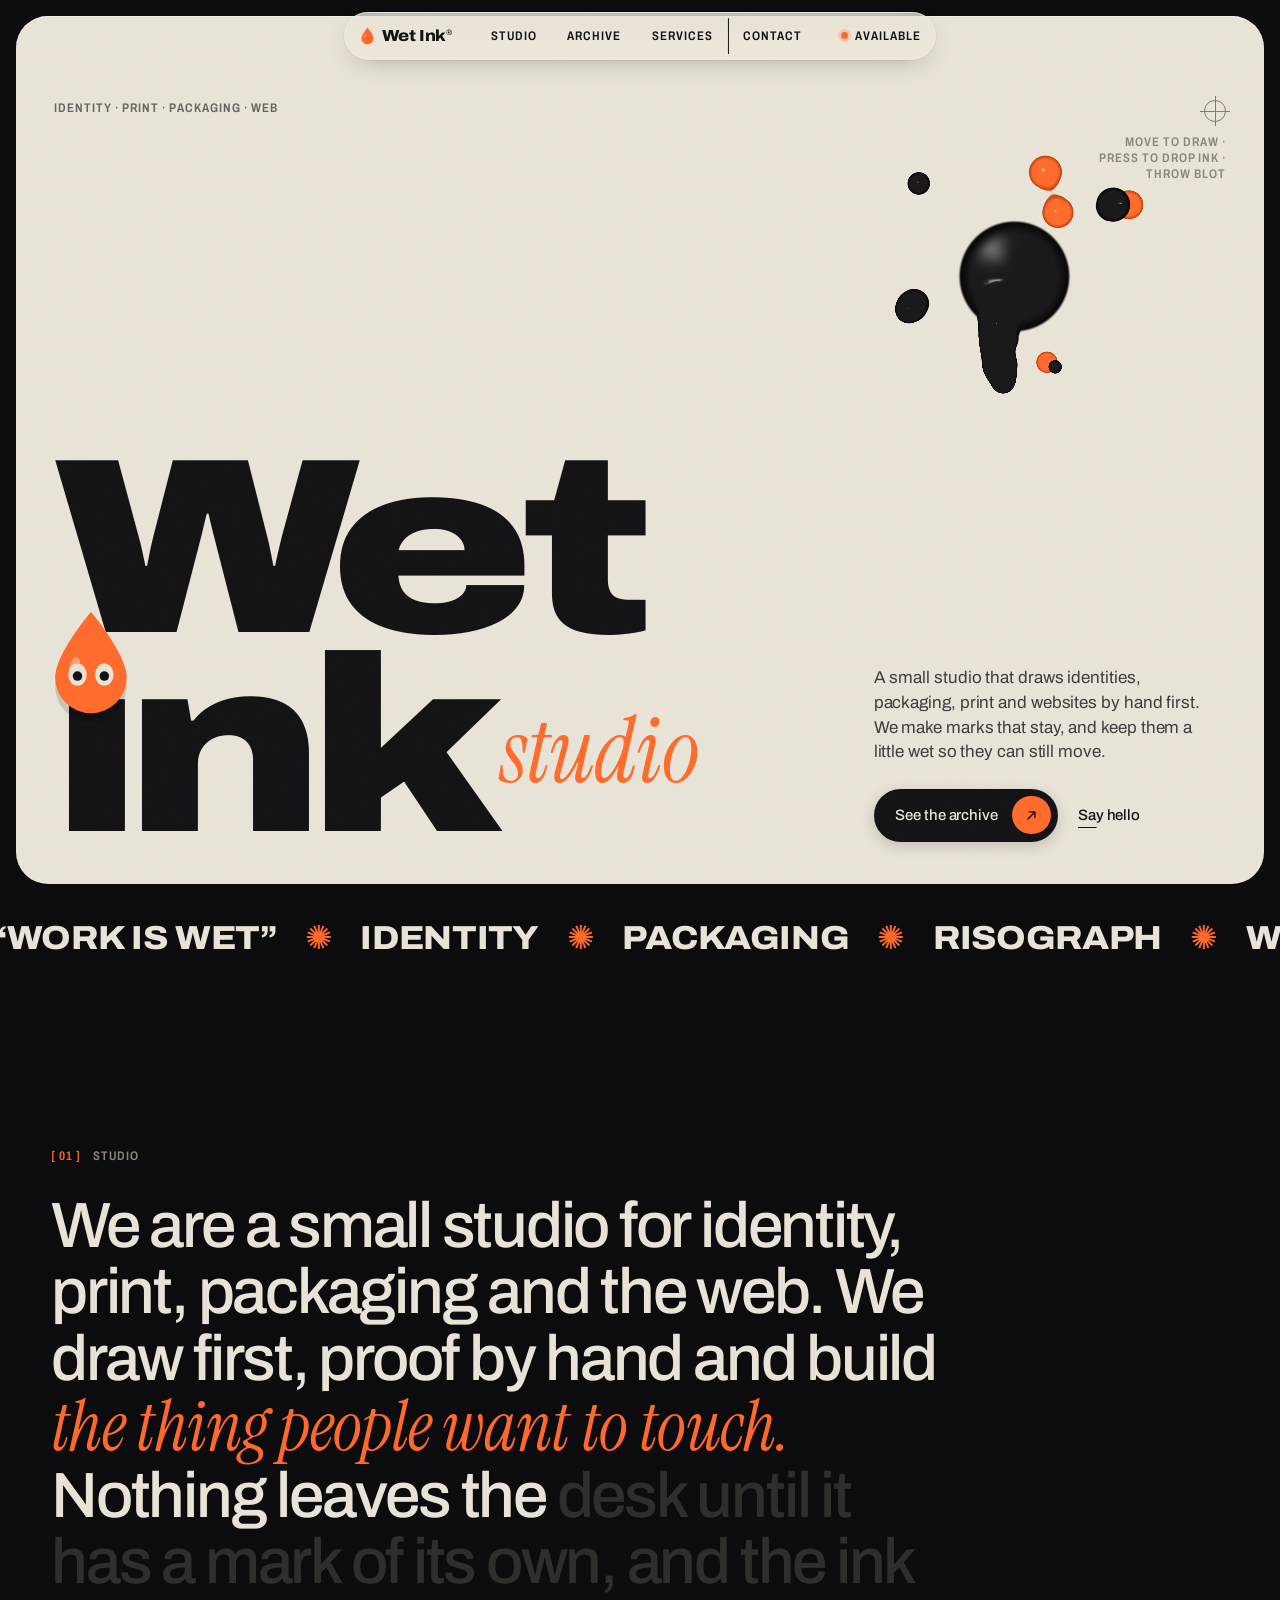
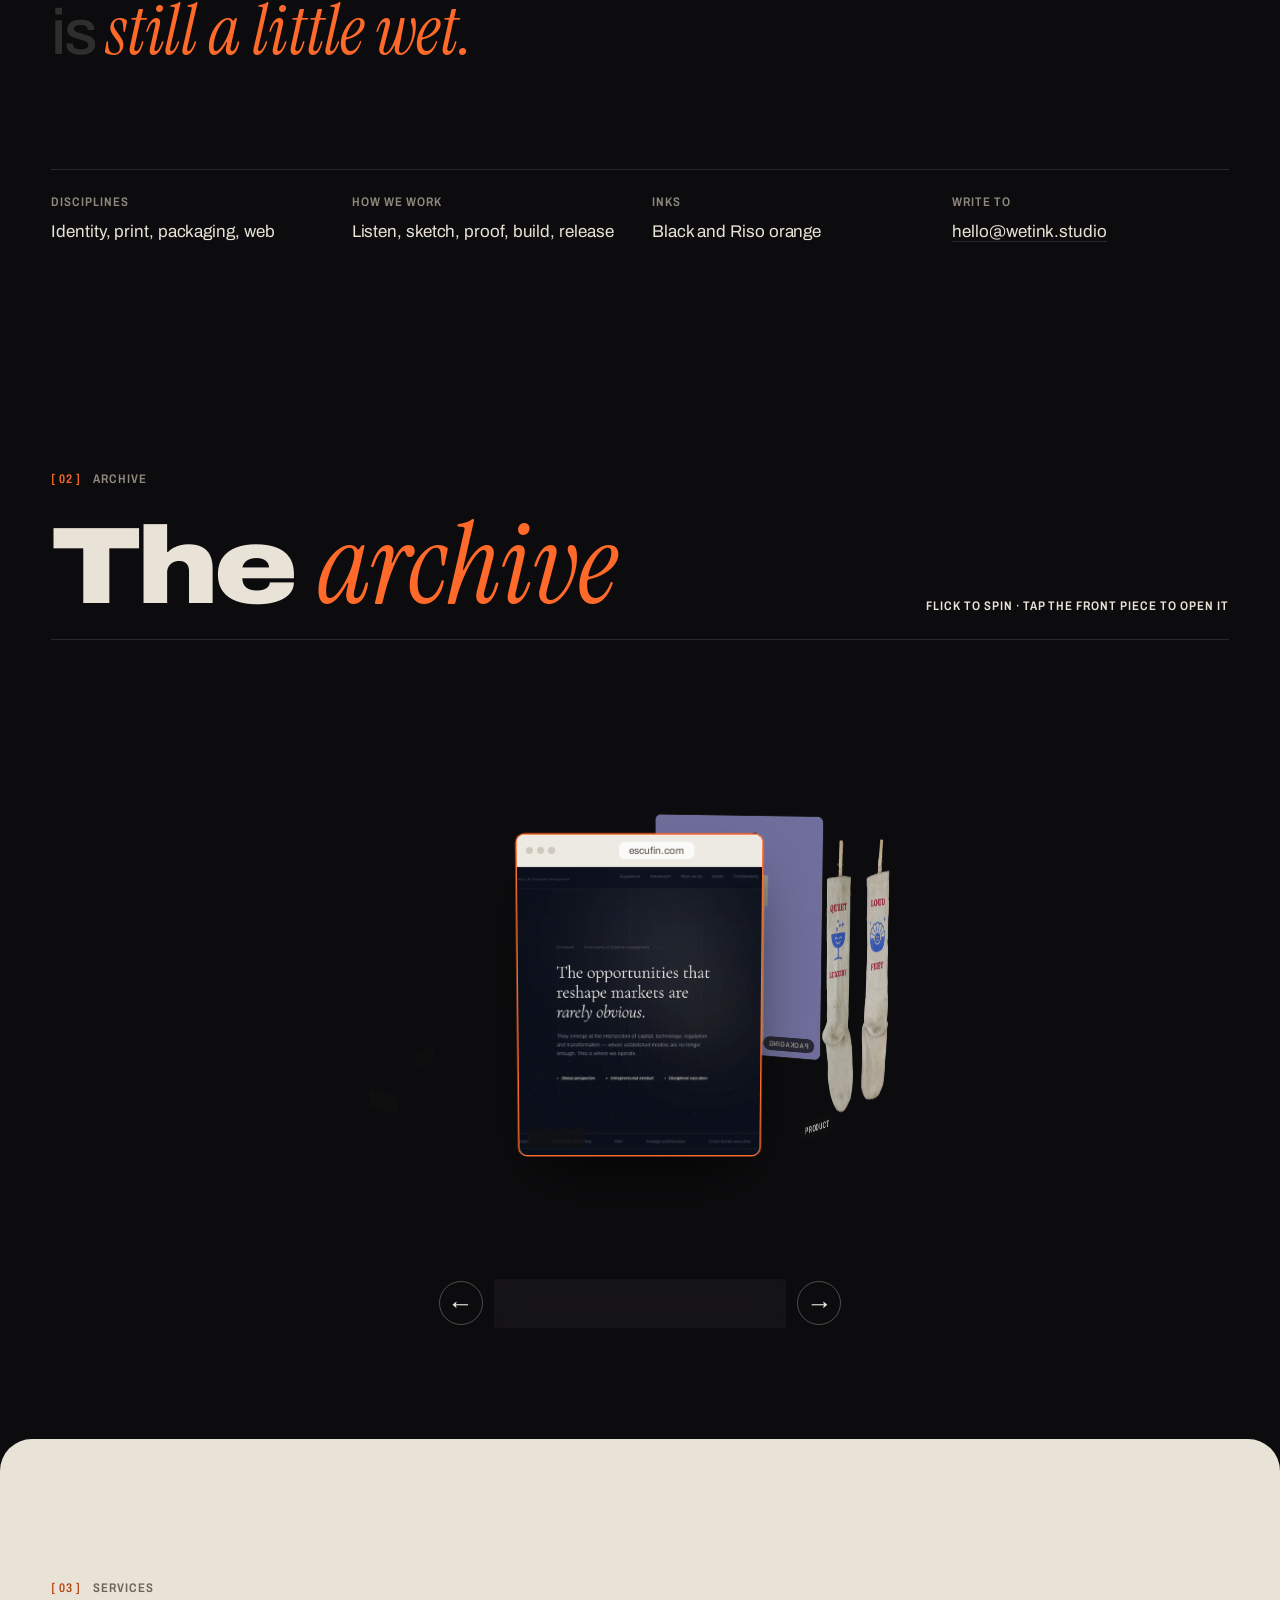
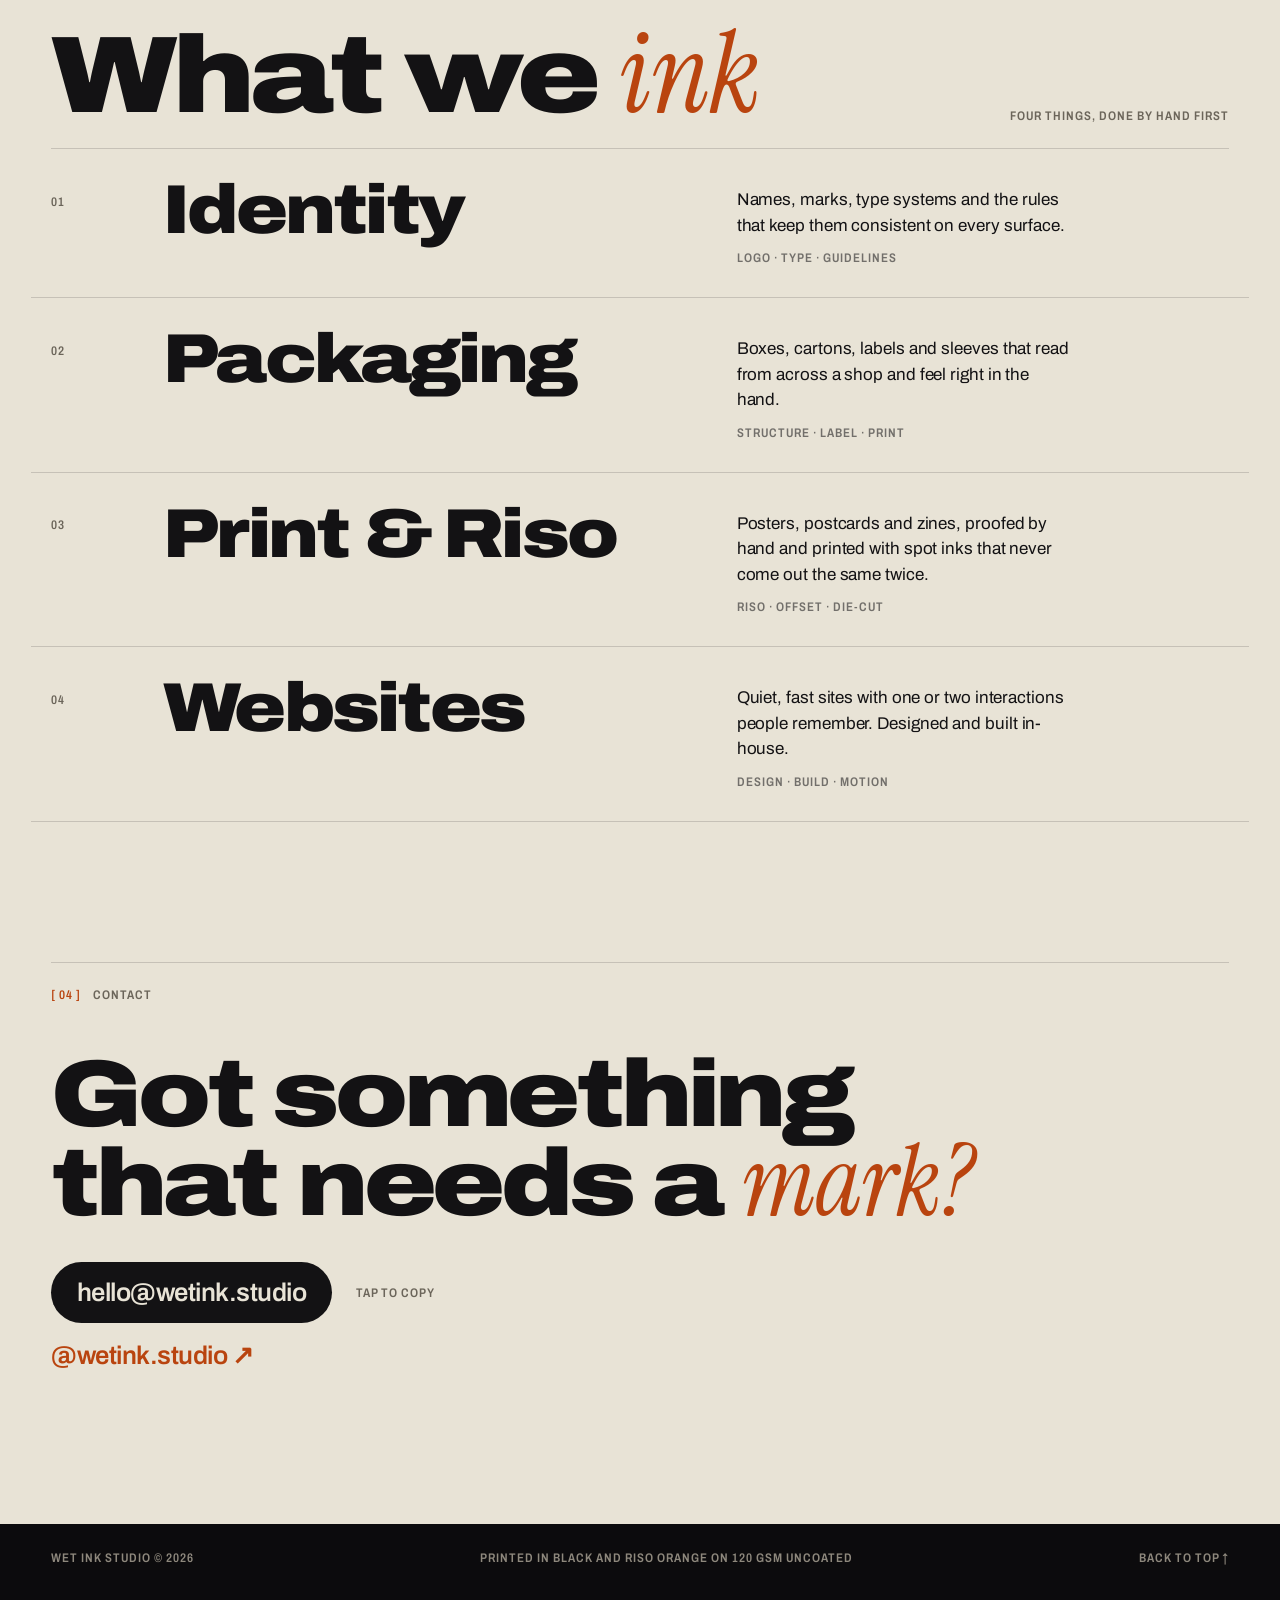
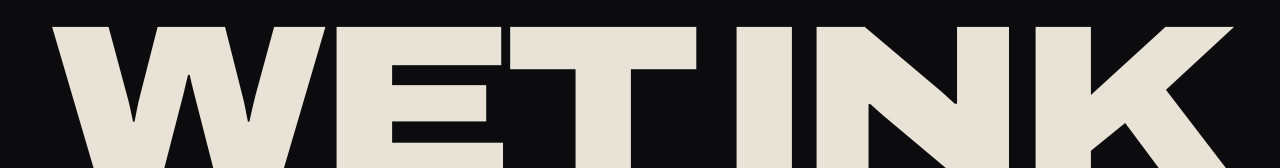
==== commit 570ea88a: "Rebuild the site with the MotionSites web-builder workflow - Hero: inset paper sheet in a black page" ====
--- a/index.html
+++ b/index.html
@@ -4,7 +4,8 @@
 <meta charset="utf-8">
 <meta name="viewport" content="width=device-width, initial-scale=1, viewport-fit=cover">
 <title>Wet Ink Studio</title>
-<meta name="description" content="Wet Ink Studio — identity, print, websites and moving image. Marks that stay.">
+<meta name="description" content="Wet Ink Studio: identity, print, packaging and websites, drawn by hand first.">
+<meta name="theme-color" content="#0C0B0D">
 <link rel="preconnect" href="https://fonts.googleapis.com">
 <link rel="preconnect" href="https://fonts.gstatic.com" crossorigin>
 <link rel="stylesheet" href="https://fonts.googleapis.com/css2?family=Archivo:ital,wdth,wght@0,62..125,100..900;1,62..125,100..900&family=Instrument+Serif:ital@0;1&family=Fraunces:ital,opsz,wght@0,9..144,300..700;1,9..144,300..700&display=swap">
@@ -22,87 +23,83 @@
     <nav class="nav" id="nav" aria-label="Main">
       <span class="nav__pill" id="navPill" aria-hidden="true"></span>
       <a href="#studio">Studio</a>
-      <a href="#process">Process</a>
       <a href="#archive">Archive</a>
+      <a href="#services">Services</a>
       <a href="#contact">Contact</a>
     </nav>
-    <p class="drying" aria-hidden="true"><span class="drying__dot"></span><b id="dryTimer">00:00</b></p>
+    <p class="avail"><span class="avail__dot" aria-hidden="true"></span>Available</p>
   </div>
 </header>
 
 <main id="top">
 
-  <!-- HERO -->
-  <section class="hero" id="studio">
-    <span class="reg reg--tl" aria-hidden="true"></span>
-    <span class="reg reg--tr" aria-hidden="true"></span>
-
-    <p class="hero__eyebrow label">Studio for identity, print, websites &amp; moving image</p>
-
-    <!-- "ink" is set with a dotless ı: Blot sits where the dot would be -->
-    <h1 class="hero__title" aria-label="Wet Ink Studio">
-      <span class="line"><span class="rise">Wet</span></span>
-      <span class="line line--ink">
-        <span class="rise"><span class="tittle-host">ı<button class="mascot" id="mascot" type="button" aria-label="Blot, the studio mascot. Drag it around or tap it.">
-          <svg class="blot" viewBox="0 0 60 72" aria-hidden="true">
-            <use href="#blot"/>
-            <g class="eyes">
-              <ellipse cx="21" cy="44" rx="6.2" ry="7.4" fill="var(--paper)"/>
-              <ellipse cx="39" cy="44" rx="6.2" ry="7.4" fill="var(--paper)"/>
-              <circle class="pupil" cx="21" cy="45" r="3.2" fill="var(--ink)"/>
-              <circle class="pupil" cx="39" cy="45" r="3.2" fill="var(--ink)"/>
-            </g>
-          </svg>
-        </button></span>nk</span>
-        <span class="rise serif">studio</span>
-      </span>
-    </h1>
-
-    <div class="hero__foot">
-      <p class="hero__lede">An independent studio making identities, printed matter, websites and moving image. <em>We make marks that stay</em>, then keep them a little wet so they can still move.</p>
-      <p class="hero__hint label" id="heroHint">Move to leave a trail · Press to drop ink · Throw Blot</p>
-    </div>
-    <span class="reg reg--bl" aria-hidden="true"></span>
-    <span class="reg reg--br" aria-hidden="true"></span>
+  <!-- HERO: a sheet of paper inset in a black page; the ink on it is live -->
+  <section class="hero" aria-label="Wet Ink Studio">
+    <div class="sheetpaper" id="paper">
+      <div class="hero__top">
+        <p class="label hero__eyebrow in in--1">Identity · Print · Packaging · Web</p>
+        <div class="hero__corner in in--1">
+          <span class="reg" aria-hidden="true"></span>
+          <p class="label hero__hint" id="heroHint">Move to draw · Press to drop ink · Throw Blot</p>
+        </div>
+      </div>
+
+      <div class="hero__bottom">
+        <!-- "ink" is set with a dotless ı: Blot sits where the dot would be -->
+        <h1 class="mega" aria-label="Wet Ink Studio">
+          <span class="mega__line"><span class="mega__rise">Wet</span></span>
+          <span class="mega__line"><span class="mega__rise mega__rise--2"><span class="tittle-host">ı<button class="mascot" id="mascot" type="button" aria-label="Blot, the studio mascot. Drag it around or tap it.">
+            <svg class="blot" viewBox="0 0 60 72" aria-hidden="true">
+              <use href="#blot"/>
+              <g class="eyes">
+                <ellipse cx="21" cy="44" rx="6.2" ry="7.4" fill="var(--paper)"/>
+                <ellipse cx="39" cy="44" rx="6.2" ry="7.4" fill="var(--paper)"/>
+                <circle class="pupil" cx="21" cy="45" r="3.2" fill="var(--ink)"/>
+                <circle class="pupil" cx="39" cy="45" r="3.2" fill="var(--ink)"/>
+              </g>
+            </svg>
+          </button></span>nk</span><em class="mega__studio">studio</em></span>
+        </h1>
+
+        <div class="hero__side">
+          <p class="hero__lede in in--3">A small studio that draws identities, packaging, print and websites by hand first. We make marks that stay, and keep them a little wet so they can still move.</p>
+          <div class="hero__ctas in in--4">
+            <a class="cta" href="#archive"><span>See the archive</span><span class="cta__disc" aria-hidden="true"><svg viewBox="0 0 24 24"><path d="M7 17 17 7M9 7h8v8" fill="none" stroke="currentColor" stroke-width="2" stroke-linecap="round" stroke-linejoin="round"/></svg></span></a>
+            <a class="textlink" href="#contact">Say hello</a>
+          </div>
+        </div>
+      </div>
+    </div>
   </section>
 
   <!-- TICKER: drifts on its own, picks up the speed and direction of your scroll -->
   <div class="ticker" aria-hidden="true">
     <div class="ticker__track" id="ticker">
-      <span>“Work is wet”</span><b>✺</b><span>Identity</span><b>✺</b><span>Websites</span><b>✺</b><span>Risograph</span><b>✺</b><span>Type</span><b>✺</b><span>Motion</span><b>✺</b><span>“Never quite dry”</span><b>✺</b>
-      <span>“Work is wet”</span><b>✺</b><span>Identity</span><b>✺</b><span>Websites</span><b>✺</b><span>Risograph</span><b>✺</b><span>Type</span><b>✺</b><span>Motion</span><b>✺</b><span>“Never quite dry”</span><b>✺</b>
-    </div>
-  </div>
-
-  <!-- DARK CHAPTER: scroll-linked process -->
-  <section class="story" id="process" aria-label="How we work">
-    <div class="story__stage">
-      <p class="story__side label" aria-hidden="true">Wet Ink — process — five passes</p>
-      <div class="story__object" id="stack" aria-hidden="true">
-        <div class="drop3d" id="drop3d"></div>
-      </div>
-      <ol class="story__steps" id="steps">
-        <li><span>01</span>Listen</li>
-        <li><span>02</span>Sketch</li>
-        <li><span>03</span>Proof</li>
-        <li><span>04</span>Build</li>
-        <li><span>05</span>Release</li>
-      </ol>
-      <div class="story__lines">
-        <p class="story__line is-on">To draw it first,</p>
-        <p class="story__line">for posters, books, brands and screens,</p>
-        <p class="story__line">pulled through five passes of ink</p>
-        <p class="story__line">until it leaves a mark <em>that stays.</em></p>
-      </div>
-      <div class="story__progress"><span id="storyBar"></span></div>
-    </div>
+      <span>“Work is wet”</span><b>✺</b><span>Identity</span><b>✺</b><span>Packaging</span><b>✺</b><span>Risograph</span><b>✺</b><span>Websites</span><b>✺</b><span>“Never quite dry”</span><b>✺</b>
+      <span>“Work is wet”</span><b>✺</b><span>Identity</span><b>✺</b><span>Packaging</span><b>✺</b><span>Risograph</span><b>✺</b><span>Websites</span><b>✺</b><span>“Never quite dry”</span><b>✺</b>
+    </div>
+  </div>
+
+  <!-- STUDIO: a manifesto read at scroll pace -->
+  <section class="studio" id="studio" aria-labelledby="studioTitle">
+    <p class="label kicker reveal"><span>[ 01 ]</span> Studio</p>
+    <h2 class="manifesto" id="studioTitle">We are a small studio for identity, print, packaging and the web. We draw first, proof by hand and build <em>the thing people want to touch.</em> Nothing leaves the desk until it has a mark of its own, and the ink is <em>still a little wet.</em></h2>
+    <dl class="facts">
+      <div class="reveal"><dt class="label">Disciplines</dt><dd>Identity, print, packaging, web</dd></div>
+      <div class="reveal"><dt class="label">How we work</dt><dd>Listen, sketch, proof, build, release</dd></div>
+      <div class="reveal"><dt class="label">Inks</dt><dd>Black and Riso orange</dd></div>
+      <div class="reveal"><dt class="label">Write to</dt><dd><a href="#contact">hello@wetink.studio</a></dd></div>
+    </dl>
   </section>
 
   <!-- ARCHIVE WHEEL -->
   <section class="archive" id="archive" aria-label="Archive">
     <div class="section-head section-head--light">
-      <h2 class="h2">The <em class="serif">archive</em></h2>
-      <p class="label">Flick to spin · Tap the front piece to open it</p>
+      <div>
+        <p class="label kicker reveal"><span>[ 02 ]</span> Archive</p>
+        <h2 class="h2 reveal">The <em class="serif">archive</em></h2>
+      </div>
+      <p class="label reveal">Flick to spin · Tap the front piece to open it</p>
     </div>
     <div class="wheel" id="wheel" tabindex="0" role="group" aria-roledescription="carousel" aria-label="Archive. Left and right arrow keys turn it, Enter opens the front piece.">
       <div class="wheel__ring" id="ring"></div>
@@ -110,7 +107,7 @@
     <div class="wheel__controls">
       <button class="round" id="prev" type="button" aria-label="Previous piece">←</button>
       <button class="wheel__now" id="openFront" type="button">
-        <span class="wheel__count"><b id="archiveIndex">01</b>/<span id="archiveTotal">10</span></span>
+        <span class="wheel__count"><b id="archiveIndex">01</b>/<span id="archiveTotal">7</span></span>
         <span class="wheel__name" id="archiveName">—</span>
         <span class="wheel__kind" id="archiveKind"></span>
         <span class="wheel__open">Open ↗</span>
@@ -119,45 +116,52 @@
     </div>
   </section>
 
-  <!-- SERVICES -->
-  <section class="services" aria-label="Services">
+  <!-- SERVICES: editorial rows; ink floods each row from where you enter -->
+  <section class="services" id="services" aria-labelledby="servicesTitle">
     <div class="section-head">
-      <h2 class="h2">What we <em class="serif">ink</em></h2>
-      <p class="label muted">Ink floods in from where you enter</p>
-    </div>
-    <div class="cells">
-      <article class="cell">
-        <p class="cell__q label">“Who are you?”</p>
-        <h3>Identity</h3>
-        <p>Names, marks, type systems and the rules that keep them consistent across every surface.</p>
-        <p class="cell__spec label">Logo · Type · Guidelines</p>
-      </article>
-      <article class="cell">
-        <p class="cell__q label">“Hold it.”</p>
-        <h3>Print &amp; Riso</h3>
-        <p>Books, posters and zines, proofed by hand and printed with spot inks that never come out the same twice.</p>
-        <p class="cell__spec label">Riso · Offset · Binding</p>
-      </article>
-      <article class="cell">
-        <p class="cell__q label">“Touch it.”</p>
-        <h3>Websites</h3>
-        <p>Quiet, fast sites with one or two interactions people remember. Designed and built in-house.</p>
-        <p class="cell__spec label">Design · Build · Motion</p>
-      </article>
-      <article class="cell">
-        <p class="cell__q label">“Make it move.”</p>
-        <h3>Motion</h3>
-        <p>Title sequences, logo animation and 3D studies that keep the ink wet on screen.</p>
-        <p class="cell__spec label">Titles · 3D · Social</p>
-      </article>
-    </div>
+      <div>
+        <p class="label kicker reveal"><span>[ 03 ]</span> Services</p>
+        <h2 class="h2 reveal" id="servicesTitle">What we <em class="serif">ink</em></h2>
+      </div>
+      <p class="label muted reveal">Four things, done by hand first</p>
+    </div>
+    <ol class="rows">
+      <li class="row reveal">
+        <span class="row__n label">01</span>
+        <h3 class="row__t">Identity</h3>
+        <p class="row__d">Names, marks, type systems and the rules that keep them consistent on every surface.</p>
+        <p class="row__tags label">Logo · Type · Guidelines</p>
+      </li>
+      <li class="row reveal">
+        <span class="row__n label">02</span>
+        <h3 class="row__t">Packaging</h3>
+        <p class="row__d">Boxes, cartons, labels and sleeves that read from across a shop and feel right in the hand.</p>
+        <p class="row__tags label">Structure · Label · Print</p>
+      </li>
+      <li class="row reveal">
+        <span class="row__n label">03</span>
+        <h3 class="row__t">Print &amp; Riso</h3>
+        <p class="row__d">Posters, postcards and zines, proofed by hand and printed with spot inks that never come out the same twice.</p>
+        <p class="row__tags label">Riso · Offset · Die-cut</p>
+      </li>
+      <li class="row reveal">
+        <span class="row__n label">04</span>
+        <h3 class="row__t">Websites</h3>
+        <p class="row__d">Quiet, fast sites with one or two interactions people remember. Designed and built in-house.</p>
+        <p class="row__tags label">Design · Build · Motion</p>
+      </li>
+    </ol>
   </section>
 
   <!-- CONTACT -->
-  <section class="contact" id="contact" aria-label="Contact">
-    <button class="contact__line contact__mail" id="mail" type="button" aria-describedby="mailState">hello@wetink.studio</button>
-    <span class="contact__state label" id="mailState" role="status">Tap to copy</span>
-    <a class="contact__line contact__line--ig" href="https://www.instagram.com/wetink.studio/" target="_blank" rel="noopener">@wetink.studio</a>
+  <section class="contact" id="contact" aria-labelledby="contactTitle">
+    <p class="label kicker reveal"><span>[ 04 ]</span> Contact</p>
+    <h2 class="contact__title reveal" id="contactTitle"><span class="nw">Got something</span> <span class="nw">that needs a <em class="serif">mark?</em></span></h2>
+    <div class="contact__actions reveal">
+      <button class="contact__mail" id="mail" type="button" aria-describedby="mailState">hello@wetink.studio</button>
+      <span class="contact__state label" id="mailState" role="status">Tap to copy</span>
+    </div>
+    <a class="contact__ig reveal" href="https://www.instagram.com/wetink.studio/" target="_blank" rel="noopener">@wetink.studio ↗</a>
   </section>
 </main>
 
@@ -188,7 +192,7 @@
   <div class="sheet__body" id="sheetBody"></div>
 </section>
 
-<!-- Shared symbol: the ink drop, used as logo, mascot and process drop -->
+<!-- Shared symbol: the ink drop, used as logo and mascot -->
 <svg width="0" height="0" style="position:absolute" aria-hidden="true">
   <symbol id="blot" viewBox="0 0 60 72">
     <path d="M30 2C30 2 6 30 6 46a24 24 0 0 0 48 0C54 30 30 2 30 2Z" fill="currentColor"/>
--- a/css/style.css
+++ b/css/style.css
@@ -1,18 +1,21 @@
 /* Wet Ink Studio
-   Layout: printed broadsheet on greige stock, interrupted by ink-black chapters.
-   Two inks only: process black and Riso orange. A glass capsule floats above everything;
-   motion is spring-driven and interruptible (see js/main.js). */
+   Layout: a black page holding one inset sheet of paper (the hero), then alternating ink-black and paper
+   sections with bracketed micro-labels. Two inks only: process black and Riso orange.
+   Motion: one signature (live WebGL ink), everything else quiet. Grab-able things run on springs (js/main.js). */
+html, body { background: #0C0B0D; }
+
 :root {
+  --bg: #0C0B0D;           /* the page: black around the paper sheet */
   --paper: #E8E3D6;        /* 120 gsm uncoated stock */
-  --paper-2: #DCD5C4;      /* stock in shadow */
-  --ink: #131214;          /* process black, the main colour */
-  --ink-2: #1E1D21;        /* black, second pass */
-  --accent: #FF6A2B;       /* Riso orange, used sparingly */
-  --accent-deep: #B9440F;  /* orange for small text on paper (contrast) */
-  --muted: #6B655A;        /* faded ink on stock */
-  --line: rgba(19, 18, 20, .18);
-
-  /* Glass materials: light over paper, heavier and darker over ink */
+  --ink: #131214;          /* process black */
+  --ink-2: #1E1D21;
+  --accent: #FF6A2B;       /* Riso orange: CTA disc, Blot/dots, one serif word per heading */
+  --accent-deep: #B9440F;  /* orange for small text on paper */
+  --muted: #6B655A;        /* faded ink on paper */
+  --muted-dark: #8E887D;   /* paper text at ~60% on black */
+  --line: rgba(19, 18, 20, .16);
+  --line-dark: rgba(232, 227, 214, .14);
+
   --glass-light: rgba(240, 236, 226, .62);
   --glass-light-edge: rgba(255, 255, 255, .55);
   --glass-dark: rgba(28, 27, 31, .58);
@@ -22,194 +25,158 @@
   --body: "Archivo", "Helvetica Neue", Arial, sans-serif;
   --label: "Archivo", "Arial Narrow", "Helvetica Neue", Arial, sans-serif; /* set narrow (wdth 80) */
   --serif: "Instrument Serif", "Iowan Old Style", Georgia, serif;
-  --fraunces: "Fraunces", "Iowan Old Style", Georgia, serif;           /* archive mock-ups only */
-
-  --gutter: clamp(1rem, 3.2vw, 2.75rem);
-  /* Non-gesture transitions only. Anything a person can grab runs on springs in JS. */
-  --ease-out: cubic-bezier(.2, .8, .2, 1);
+  --fraunces: "Fraunces", "Iowan Old Style", Georgia, serif;  /* archive mock-ups only */
+
+  --gutter: clamp(1.25rem, 4vw, 4rem);
+  --ease: cubic-bezier(.22, 1, .36, 1);       /* entrances */
+  --ease-out: cubic-bezier(.2, .8, .2, 1);    /* non-gesture state changes */
   --press: 100ms ease-out;
-
-  color-scheme: light;
+  color-scheme: dark;
 }
 
 *, *::before, *::after { box-sizing: border-box; }
-html { -webkit-text-size-adjust: 100%; }
+html { -webkit-text-size-adjust: 100%; overflow-x: clip; }
+html.is-locked { overflow: hidden; }
 [hidden] { display: none !important; }
-html.is-locked { overflow: hidden; }
 body {
-  margin: 0;
-  background: var(--paper);
-  color: var(--ink);
-  font: 400 1.0625rem/1.5 var(--body);
-  -webkit-font-smoothing: antialiased;
-  overflow-x: hidden;
-}
-/* paper grain */
+  margin: 0; color: var(--paper);
+  font: 400 1.0625rem/1.5 var(--body); letter-spacing: -.005em;
+  -webkit-font-smoothing: antialiased; -moz-osx-font-smoothing: grayscale;
+}
+/* grain: one layer over everything, unifies paper, black and ink */
 body::after {
-  content: ""; position: fixed; inset: 0; pointer-events: none; z-index: 90;
-  opacity: .2; mix-blend-mode: multiply;
-  background-image: url("data:image/svg+xml,%3Csvg xmlns='http://www.w3.org/2000/svg' width='160' height='160'%3E%3Cfilter id='n'%3E%3CfeTurbulence type='fractalNoise' baseFrequency='.85' numOctaves='2' stitchTiles='stitch'/%3E%3CfeColorMatrix values='0 0 0 0 .4 0 0 0 0 .37 0 0 0 0 .3 0 0 0 .55 0'/%3E%3C/filter%3E%3Crect width='100%25' height='100%25' filter='url(%23n)'/%3E%3C/svg%3E");
+  content: ""; position: fixed; inset: 0; pointer-events: none; z-index: 90; opacity: .13; mix-blend-mode: soft-light;
+  background-image: url("data:image/svg+xml,%3Csvg xmlns='http://www.w3.org/2000/svg' width='160' height='160'%3E%3Cfilter id='n'%3E%3CfeTurbulence type='fractalNoise' baseFrequency='.85' numOctaves='2' stitchTiles='stitch'/%3E%3C/filter%3E%3Crect width='100%25' height='100%25' filter='url(%23n)'/%3E%3C/svg%3E");
 }
 img, svg, canvas { max-width: 100%; }
 a { color: inherit; }
 button { font: inherit; color: inherit; }
-::selection { background: var(--accent); color: var(--ink); }
-:focus-visible { outline: 3px solid var(--accent); outline-offset: 3px; border-radius: 4px; }
-
-/* Page-wide ink layer (WebGL). Sits above content, below chrome. */
+::selection { background: rgba(255, 106, 43, .35); color: inherit; }
+:focus-visible { outline: 2px solid var(--accent); outline-offset: 3px; border-radius: 4px; }
+
 .ink-layer { position: fixed; inset: 0; width: 100%; height: 100%; z-index: 80; pointer-events: none; }
 
-/* Type scale: tracking tightens as size grows, leading tightens with it */
-.label {
-  font-family: var(--label); font-stretch: 80%; font-weight: 600;
-  font-size: .78rem; line-height: 1.3; letter-spacing: .07em; text-transform: uppercase;
-}
+.label { font-family: var(--label); font-stretch: 80%; font-weight: 600; font-size: .78rem; line-height: 1.3; letter-spacing: .08em; text-transform: uppercase; margin: 0; }
 .muted { color: var(--muted); }
 .serif, em.serif { font-family: var(--serif); font-style: italic; font-weight: 400; letter-spacing: -.01em; }
 
+/* ---------- Entrance system (rest state is visible; .js only adds the animation) ---------- */
+@keyframes fadeUp { from { opacity: 0; transform: translateY(24px); } }
+@keyframes fadeDown { from { opacity: 0; transform: translateY(-16px); } }
+@keyframes rise { from { transform: translateY(105%); } }
+.js .in { animation: fadeUp .8s var(--ease) both; }
+.js .in--1 { animation-delay: .05s; } .js .in--3 { animation-delay: .55s; } .js .in--4 { animation-delay: .7s; }
+.js .bar__glass { animation: fadeDown .6s var(--ease) both; }
+.js .mega__rise { animation: rise 1.1s var(--ease) .15s both; }
+.js .mega__rise--2 { animation-delay: .27s; }
+/* scroll reveals: hidden only once JS confirms it can reveal them */
+.js .reveal { opacity: 0; transform: translateY(28px); transition: opacity .8s var(--ease), transform .8s var(--ease); transition-delay: calc(var(--i, 0) * .1s); }
+.js .reveal.is-in { opacity: 1; transform: none; }
+
 /* ---------- Glass capsule header ---------- */
-.bar {
-  position: fixed; left: 0; right: 0; top: 0; z-index: 100;
-  padding: calc(.75rem + env(safe-area-inset-top, 0px)) var(--gutter) 0;
-  display: flex; justify-content: center; pointer-events: none;
-}
+.bar { position: fixed; left: 0; right: 0; top: 0; z-index: 100; padding: calc(.75rem + env(safe-area-inset-top, 0px)) var(--gutter) 0; display: flex; justify-content: center; pointer-events: none; }
 .bar__glass {
-  pointer-events: auto;
-  display: flex; align-items: center; gap: clamp(.5rem, 2vw, 1.75rem);
-  padding: .375rem .375rem .375rem 1rem; border-radius: 999px;
-  background: var(--glass-light);
-  -webkit-backdrop-filter: blur(22px) saturate(170%); backdrop-filter: blur(22px) saturate(170%);
+  pointer-events: auto; display: flex; align-items: center; gap: clamp(.5rem, 2vw, 1.5rem);
+  padding: .35rem .35rem .35rem 1rem; border-radius: 999px; color: var(--ink);
+  background: var(--glass-light); -webkit-backdrop-filter: blur(22px) saturate(170%); backdrop-filter: blur(22px) saturate(170%);
   box-shadow: inset 0 1px 0 var(--glass-light-edge), 0 .5rem 1.75rem -.75rem rgba(19,18,20,.35), 0 0 0 .5px rgba(19,18,20,.12);
-  color: var(--ink);
   transition: background .45s var(--ease-out), color .45s var(--ease-out), box-shadow .45s var(--ease-out);
 }
-.bar[data-tone="dark"] .bar__glass {
-  background: var(--glass-dark); color: var(--paper);
-  box-shadow: inset 0 1px 0 var(--glass-dark-edge), 0 .5rem 2rem -.5rem rgba(0,0,0,.6), 0 0 0 .5px rgba(255,255,255,.08);
-}
+.bar[data-tone="dark"] .bar__glass { background: var(--glass-dark); color: var(--paper); box-shadow: inset 0 1px 0 var(--glass-dark-edge), 0 .5rem 2rem -.5rem rgba(0,0,0,.6), 0 0 0 .5px rgba(255,255,255,.08); }
 .logo { display: inline-flex; align-items: center; gap: .45rem; text-decoration: none; font: 800 1rem/1 var(--display); font-stretch: 112%; letter-spacing: -.02em; white-space: nowrap; }
 .logo sup { font-size: .5em; font-weight: 500; }
 .blot--sm { width: 15px; height: 18px; color: var(--accent); flex: none; }
 .nav { position: relative; display: flex; }
-.nav a {
-  position: relative; z-index: 1; text-decoration: none;
-  font-family: var(--label); font-stretch: 80%; font-weight: 600; font-size: .78rem; letter-spacing: .07em; text-transform: uppercase;
-  padding: .7rem .95rem; border-radius: 999px; white-space: nowrap;
-  transition: color .3s var(--ease-out), transform var(--press);
-}
+.nav a { position: relative; z-index: 1; text-decoration: none; font: 600 .78rem/1 var(--label); font-stretch: 80%; letter-spacing: .08em; text-transform: uppercase; padding: .75rem .95rem; border-radius: 999px; white-space: nowrap; transition: color .3s var(--ease-out), transform var(--press); }
 .nav a:active { transform: scale(.94); }
 .nav a.is-active { color: var(--paper); }
 .bar[data-tone="dark"] .nav a.is-active { color: var(--ink); }
 .nav__pill { position: absolute; left: 0; top: 0; height: 100%; width: 0; border-radius: 999px; background: var(--ink); will-change: transform, width; }
 .bar[data-tone="dark"] .nav__pill { background: var(--accent); }
-.drying { margin: 0 .5rem 0 0; display: flex; align-items: center; gap: .4rem; font: 600 .78rem/1 var(--label); font-stretch: 80%; letter-spacing: .07em; font-variant-numeric: tabular-nums; }
-.drying__dot { width: 7px; height: 7px; border-radius: 50%; background: var(--accent); }
-
-/* ---------- Registration marks ---------- */
-.reg { position: absolute; width: 22px; height: 22px; pointer-events: none; opacity: .5; border: 1px solid currentColor; border-radius: 50%; transform: scale(.6); }
+.avail { margin: 0 .55rem 0 0; display: flex; align-items: center; gap: .45rem; font: 600 .78rem/1 var(--label); font-stretch: 80%; letter-spacing: .08em; text-transform: uppercase; }
+.avail__dot { width: 7px; height: 7px; border-radius: 50%; background: var(--accent); box-shadow: 0 0 0 3px rgba(255,106,43,.22); }
+
+/* ---------- Hero: inset paper sheet ---------- */
+.hero { padding: 1rem; height: 100vh; height: 100dvh; min-height: 640px; }
+.sheetpaper {
+  position: relative; height: 100%; border-radius: 2rem; overflow: hidden; touch-action: pan-y;
+  background: var(--paper); color: var(--ink);
+  display: flex; flex-direction: column; justify-content: space-between;
+  padding: calc(5.25rem + env(safe-area-inset-top, 0px)) clamp(1.25rem, 3vw, 2.5rem) clamp(1.5rem, 3vw, 2.25rem);
+  box-shadow: inset 0 1px 0 rgba(255,255,255,.5);
+}
+.hero__top { display: flex; justify-content: space-between; align-items: flex-start; gap: 1.5rem; }
+.hero__eyebrow { color: rgba(19,18,20,.62); }
+.hero__corner { display: grid; justify-items: end; gap: .75rem; text-align: right; }
+.hero__hint { color: rgba(19,18,20,.45); max-width: 22ch; }
+.reg { position: relative; width: 22px; height: 22px; border: 1px solid currentColor; border-radius: 50%; opacity: .5; }
 .reg::before, .reg::after { content: ""; position: absolute; background: currentColor; }
-.reg::before { left: 50%; top: 0; bottom: 0; width: 1px; }
-.reg::after { top: 50%; left: 0; right: 0; height: 1px; }
-.reg--tl { top: 5.5rem; left: var(--gutter); }
-.reg--tr { top: 5.5rem; right: var(--gutter); }
-.reg--bl { bottom: 1.1rem; left: var(--gutter); }
-.reg--br { bottom: 1.1rem; right: var(--gutter); }
-
-/* ---------- Hero ---------- */
-.hero {
-  position: relative; overflow: hidden; touch-action: pan-y;
-  padding: calc(8rem + env(safe-area-inset-top, 0px)) var(--gutter) 4rem;
-  min-height: min(100svh, 61rem);
-  display: flex; flex-direction: column; justify-content: space-between; gap: 2rem;
-}
-.hero__eyebrow { margin: 0; position: relative; }
-.hero__title {
-  margin: 0; position: relative;
-  font-family: var(--display); font-weight: 900; font-stretch: 125%;
-  font-size: clamp(4.75rem, 19vw, 18.75rem); line-height: .82; letter-spacing: -.045em;
-}
-.hero__title .line { display: flex; align-items: baseline; flex-wrap: wrap; column-gap: .12em; }
-.hero__title .rise { display: inline-block; }
-.line--ink .serif { font-size: .42em; color: var(--accent); line-height: 1; letter-spacing: -.01em; transform: translateY(-.15em); }
-/* Entrance: opacity + transform only, short, and never blocks input */
-.js .rise { animation: rise .9s var(--ease-out) both; }
-.js .line:nth-child(1) .rise { animation-delay: .05s; }
-.js .line:nth-child(2) .rise { animation-delay: .14s; }
-.js .line:nth-child(2) .rise.serif { animation-delay: .26s; }
-@keyframes rise { from { transform: translateY(28%); opacity: 0; } }
+.reg::before { left: 50%; top: -5px; bottom: -5px; width: 1px; }
+.reg::after { top: 50%; left: -5px; right: -5px; height: 1px; }
+
+.hero__bottom { display: grid; grid-template-columns: minmax(0, 8fr) minmax(0, 4fr); align-items: end; gap: 2rem; }
+.mega { margin: 0; font-family: var(--display); font-weight: 900; font-stretch: 125%; font-size: clamp(5.5rem, 19.5vw, 21rem); line-height: .8; letter-spacing: -.055em; }
+.mega__line { display: block; overflow: hidden; padding-top: .12em; margin-top: -.12em; }  /* mask for the rise; room for Blot */
+.mega__line:last-child { overflow: visible; }
+.mega__rise { display: inline-block; }
+.mega__studio { font: italic 400 .36em/1 var(--serif); letter-spacing: -.01em; color: var(--accent); margin-left: .12em; vertical-align: .55em; }
 
 /* Blot replaces the dot of the dotless ı */
 .tittle-host { position: relative; display: inline-block; }
 .mascot {
   position: absolute; left: 50%; bottom: 66%; width: .36em; height: .43em; margin-left: -.18em;
   padding: 0; border: 0; background: none; cursor: grab; color: var(--accent); font: inherit;
-  transform-origin: 50% 85%; touch-action: none; z-index: 85;
-  -webkit-tap-highlight-color: transparent; will-change: transform;
+  transform-origin: 50% 85%; touch-action: none; z-index: 85; -webkit-tap-highlight-color: transparent; will-change: transform;
 }
 .mascot:active { cursor: grabbing; }
 .mascot .blot { width: 100%; height: 100%; display: block; overflow: visible; filter: drop-shadow(0 .04em 0 rgba(0,0,0,.14)); pointer-events: none; }
 .mascot .eyes { transform-origin: 30px 44px; animation: blink 5s infinite; }
 @keyframes blink { 0%, 46%, 50%, 100% { transform: scaleY(1); } 48% { transform: scaleY(.08); } }
 
-.hero__foot { position: relative; display: flex; justify-content: space-between; align-items: flex-end; gap: 1.5rem; flex-wrap: wrap; }
-.hero__lede { margin: 0; max-width: 40ch; font-size: clamp(1.125rem, 1.6vw, 1.375rem); line-height: 1.38; letter-spacing: -.005em; text-wrap: balance; }
-.hero__lede em { font-family: var(--serif); font-size: 1.15em; color: var(--accent-deep); }
-.hero__hint { margin: 0; color: var(--muted); }
+.hero__side { display: grid; gap: 1.5rem; max-width: 22rem; justify-self: end; padding-bottom: .4rem; }
+.hero__lede { margin: 0; font-size: 1.0625rem; line-height: 1.45; color: rgba(19,18,20,.8); text-wrap: pretty; }
+.hero__ctas { display: flex; align-items: center; gap: 1.25rem; flex-wrap: wrap; }
+.cta {
+  display: inline-flex; align-items: center; gap: .9rem; padding: .45rem .45rem .45rem 1.35rem; border-radius: 999px;
+  background: var(--ink); color: var(--paper); text-decoration: none; font: 500 .9375rem/1 var(--body);
+  box-shadow: 0 4px 14px rgba(19,18,20,.18); transition: transform var(--press), gap .3s var(--ease-out);
+}
+.cta:hover { gap: 1.1rem; }
+.cta:active { transform: scale(.97); }
+.cta__disc { display: grid; place-items: center; width: 2.4rem; height: 2.4rem; border-radius: 50%; background: var(--accent); color: var(--ink); }
+.cta__disc svg { width: 1.05rem; height: 1.05rem; transition: transform .3s var(--ease-out); }
+.cta:hover .cta__disc svg { transform: rotate(45deg); }
+.textlink { position: relative; font: 500 .9375rem/1 var(--body); text-decoration: none; padding-block: .3rem; }
+.textlink::after { content: ""; position: absolute; left: 0; right: 0; bottom: 0; height: 1px; background: currentColor; transform: scaleX(.3); transform-origin: left; transition: transform .3s var(--ease-out); }
+.textlink:hover::after { transform: scaleX(1); }
 
 /* ---------- Ticker ---------- */
-.ticker { background: var(--ink); color: var(--paper); overflow: hidden; }
-.ticker__track {
-  display: flex; gap: 1.75rem; width: max-content; padding-block: .9rem; will-change: transform;
-  font: 800 clamp(1.25rem, 2.6vw, 2.125rem)/1 var(--display); font-stretch: 110%; text-transform: uppercase; letter-spacing: -.01em;
-}
+.ticker { color: var(--paper); overflow: hidden; margin-top: .25rem; }
+.ticker__track { display: flex; gap: 1.75rem; width: max-content; padding-block: 1.1rem; will-change: transform; font: 800 clamp(1.25rem, 2.6vw, 2.125rem)/1 var(--display); font-stretch: 110%; text-transform: uppercase; letter-spacing: -.01em; }
 .ticker__track b { font-weight: 400; color: var(--accent); }
 
-/* ---------- Story (dark chapter) ---------- */
-.story { background: var(--ink); color: var(--paper); height: 420vh; position: relative; }
-.story__stage {
-  position: sticky; top: 0; height: 100vh; height: 100svh; overflow: hidden;
-  display: grid; grid-template-columns: 1fr minmax(0, 1.1fr) 1fr; grid-template-rows: 1fr auto;
-  padding: 6rem var(--gutter) 2.25rem; gap: 1rem;
-}
-.story__side { position: absolute; left: calc(var(--gutter) - 4px); top: 50%; writing-mode: vertical-rl; transform: rotate(180deg) translateY(50%); opacity: .45; margin: 0; }
-.story__object { grid-column: 2; grid-row: 1; position: relative; perspective: 900px; display: grid; place-items: center; min-height: 0; }
-.disc {
-  --d: clamp(110px, 16vw, 210px);
-  position: absolute; left: 50%; top: 50%; width: var(--d); aspect-ratio: 1; max-width: 100%;
-  margin-left: calc(var(--d) / -2); margin-top: calc(var(--d) / -2);
-  border-radius: 50%; border: 1.5px solid rgba(232, 227, 214, .75);
-  background: radial-gradient(circle at 50% 40%, rgba(232,227,214,.08), rgba(232,227,214,0) 65%);
-  box-shadow: inset 0 0 0 9px rgba(232,227,214,.06), 0 0 40px rgba(0,0,0,.6);
-  will-change: transform; transition: border-color .35s var(--ease-out), background .35s var(--ease-out);
-}
-.disc::after { content: ""; position: absolute; inset: 14%; border-radius: 50%; border: 1px dashed rgba(232,227,214,.35); }
-.disc.is-lit { border-color: var(--accent); background: radial-gradient(circle at 50% 40%, rgba(255,106,43,.32), rgba(255,106,43,0) 70%); }
-.drop3d {
-  position: absolute; left: 50%; top: 50%; width: 30px; height: 38px; margin: -19px 0 0 -15px; z-index: 5;
-  background: radial-gradient(circle at 35% 35%, #ffc3a6 0 10%, var(--accent) 38%, #8a2c05 100%);
-  border-radius: 50% 50% 50% 50% / 62% 62% 40% 40%;
-  box-shadow: 0 0 30px rgba(255, 106, 43, .5); will-change: transform;
-}
-.story__steps { grid-column: 3; grid-row: 1; align-self: center; list-style: none; margin: 0; padding: 0; display: grid; gap: .9rem; }
-.story__steps li { display: flex; gap: .75rem; align-items: center; opacity: .3; transition: opacity .35s var(--ease-out); font: 600 .78rem/1.3 var(--label); font-stretch: 80%; letter-spacing: .08em; text-transform: uppercase; }
-.story__steps li::before { content: ""; width: 48px; height: 1px; background: currentColor; transform-origin: left; transform: scaleX(.3); transition: transform .45s var(--ease-out); }
-.story__steps li span { color: var(--accent); }
-.story__steps li.is-on { opacity: 1; }
-.story__steps li.is-on::before { transform: scaleX(1); }
-.story__lines { grid-column: 1 / -1; grid-row: 2; position: relative; min-height: 2.1em; font-family: var(--display); font-weight: 500; font-size: clamp(2rem, 5.6vw, 5.25rem); line-height: 1; letter-spacing: -.035em; text-align: center; }
-.story__line { position: absolute; left: 0; right: 0; bottom: 0; margin: 0; text-wrap: balance; opacity: 0; transform: translateY(var(--from, 30%)); transition: opacity .5s var(--ease-out), transform .6s var(--ease-out); }
-.story__line.is-on { opacity: 1; transform: none; }
-.story__line em { font-family: var(--serif); color: var(--accent); font-weight: 400; }
-.story__progress { position: absolute; left: var(--gutter); right: var(--gutter); bottom: 1.1rem; height: 1px; background: rgba(232,227,214,.15); }
-.story__progress span { display: block; height: 100%; background: var(--accent); transform-origin: left; transform: scaleX(0); }
-
-/* ---------- Section heads ---------- */
-.section-head { display: flex; justify-content: space-between; align-items: flex-end; gap: 1rem; flex-wrap: wrap; padding-bottom: 1.25rem; border-bottom: 1.5px solid var(--ink); }
-.section-head p { margin: 0; }
-.section-head--light { border-color: rgba(232,227,214,.35); }
+/* ---------- Shared section bits ---------- */
+.kicker { color: var(--muted-dark); display: flex; gap: .75rem; margin-bottom: 1.75rem; }
+.kicker span { color: var(--accent); }
+.services .kicker { color: var(--muted); }
+.services .kicker span { color: var(--accent-deep); }
+.section-head { display: flex; justify-content: space-between; align-items: flex-end; gap: 1rem; flex-wrap: wrap; padding-bottom: 1.5rem; border-bottom: 1px solid var(--line); }
+.section-head--light { border-color: var(--line-dark); }
 .h2 { margin: 0; font-family: var(--display); font-weight: 900; font-stretch: 118%; font-size: clamp(2.75rem, 8.5vw, 8.25rem); line-height: .88; letter-spacing: -.045em; text-wrap: balance; }
 .h2 em { color: var(--accent); font-size: 1.04em; }
 .services .h2 em { color: var(--accent-deep); }
+
+/* ---------- Studio manifesto ---------- */
+.studio { padding: clamp(7rem, 14vw, 11rem) var(--gutter) clamp(5rem, 9vw, 8rem); max-width: 90rem; margin: 0 auto; }
+.manifesto { margin: 0; max-width: 24ch; font: 500 clamp(1.9rem, 5vw, 5rem)/1.04 var(--display); font-stretch: 100%; letter-spacing: -.035em; color: var(--paper); }
+.manifesto em { font: italic 400 1.08em/1 var(--serif); letter-spacing: -.01em; color: var(--accent); }
+.manifesto .w { opacity: var(--o, 1); transition: opacity .25s linear; }
+.facts { display: grid; grid-template-columns: repeat(4, minmax(0, 1fr)); gap: 1.5rem; margin: clamp(4rem, 8vw, 7rem) 0 0; padding-top: 1.5rem; border-top: 1px solid var(--line-dark); }
+.facts div { min-width: 0; }
+.facts dt { color: var(--muted-dark); margin-bottom: .6rem; }
+.facts dd { margin: 0; font-size: 1.0625rem; line-height: 1.4; color: var(--paper); }
+.facts a { text-decoration: none; border-bottom: 1px solid var(--line-dark); }
+.facts a:hover { border-color: var(--accent); }
 
 /* ---------- Archive wheel ---------- */
 .archive { background: var(--ink); color: var(--paper); padding: 7rem var(--gutter) 5rem; overflow: hidden; }
@@ -220,6 +187,7 @@
 .panel > * { pointer-events: none; }
 .panel > svg { display: block; width: 100%; height: 100%; }
 .panel.is-front { box-shadow: 0 0 0 1.5px var(--accent), 0 30px 60px -20px rgba(0,0,0,.8); }
+.panel > img { display: block; width: 100%; height: 100%; user-select: none; -webkit-user-drag: none; }
 .panel figcaption { position: absolute; left: 8px; bottom: 8px; padding: .3rem .5rem; border-radius: 999px; background: rgba(19,18,20,.72); color: var(--paper); font: 600 .62rem/1 var(--label); font-stretch: 80%; letter-spacing: .08em; text-transform: uppercase; }
 .wheel__controls { display: flex; justify-content: center; align-items: center; gap: .75rem; }
 .wheel__now {
@@ -270,6 +238,13 @@
 .detail__tags span { padding: .35rem .6rem; border-radius: 999px; border: 1px solid var(--line); }
 .detail__try { padding: .9rem 1rem; border-radius: .9rem; background: var(--ink); color: var(--paper); }
 .detail__try b { color: var(--accent); }
+.detail__main { display: grid; gap: 1.25rem; min-width: 0; }
+.detail__gallery { display: grid; gap: 1rem; }
+.detail__gallery figure { margin: 0; display: grid; place-items: center; }
+.detail__gallery img { border-radius: .75rem; }
+.detail__gallery img { display: block; max-width: 100%; width: auto; height: auto; max-height: 80svh; }
+.detail__link { justify-self: start; display: inline-flex; align-items: center; gap: .4rem; padding: .85rem 1.2rem; border-radius: 999px; background: var(--accent); color: var(--ink); text-decoration: none; font: 600 .78rem/1 var(--label); font-stretch: 80%; letter-spacing: .07em; text-transform: uppercase; transition: transform var(--press); }
+.detail__link:active { transform: scale(.96); }
 .detail__cover { border-radius: .75rem; overflow: hidden; aspect-ratio: 4 / 5; max-width: 100%; }
 .detail__cover svg { display: block; width: 100%; height: 100%; }
 
@@ -286,34 +261,19 @@
 .ws-nav { display: flex; align-items: center; gap: 3.2cqw; padding: 2.6cqw 4cqw; font-size: 1.9cqw; }
 .ws-nav b { margin-right: auto; }
 
-/* Kiln: ceramics shop */
-.ws-kiln { background: #F4EFE6; color: #2B2621; font-family: var(--body); }
-.ws-kiln .ws-nav b { font: 600 2.8cqw/1 var(--fraunces); letter-spacing: -.02em; }
-.ws-cart { display: inline-flex; gap: .8cqw; align-items: center; }
-.ws-cart i { font-style: normal; display: inline-grid; place-items: center; min-width: 3.2cqw; height: 3.2cqw; padding: 0 .8cqw; border-radius: 999px; background: #2B2621; color: #F4EFE6; font-size: 1.7cqw; }
-.ws-kiln h3 { padding: 5cqw 4cqw 4cqw; font: 300 7.2cqw/1 var(--fraunces); letter-spacing: -.03em; }
-.ws-kiln h3 em { font-style: italic; color: #B4673F; }
-.ws-pots { display: grid; grid-template-columns: repeat(3, 1fr); gap: 2cqw; padding: 0 4cqw 5cqw; }
-.pot { all: unset; box-sizing: border-box; cursor: pointer; display: grid; gap: .8cqw; padding: 2cqw; border-radius: 1.6cqw; background: #EAE2D4; transition: transform .35s var(--ease-out), background .35s; }
-.pot:hover { transform: translateY(-1cqw); background: #E3D8C5; }
-.pot:active { transform: scale(.96); }
-.pot__shape { display: block; height: 16cqw; margin: 1cqw auto 2cqw; width: 60%; background: var(--c, #B4673F); border-radius: var(--r, 30% 30% 45% 45% / 20% 20% 60% 60%); box-shadow: inset -1.2cqw -1.2cqw 0 rgba(0,0,0,.12), inset 1cqw .6cqw 0 rgba(255,255,255,.18); }
-.pot em { font: italic 400 1.9cqw/1.2 var(--fraunces); }
-.pot small { font-size: 1.6cqw; opacity: .65; }
-
-/* Northlight: film studio with a scrubbable reel */
-.ws-north { background: #0D0D0F; color: #EDE9E0; font-family: var(--body); }
-.ws-north .ws-nav { letter-spacing: .12em; font-size: 1.6cqw; text-transform: uppercase; opacity: .85; }
-.ws-north h3 { padding: 7cqw 4cqw 4cqw; text-align: center; font: 200 7.4cqw/1 var(--display); font-stretch: 75%; letter-spacing: -.02em; }
-.ws-north h3 em { font: italic 400 1.05em/1 var(--serif); color: var(--accent); }
-.ws-reel { overflow: hidden; padding: 1cqw 0 2cqw; touch-action: pan-y; cursor: grab; }
-.ws-strip { display: flex; gap: 1.4cqw; width: max-content; padding-inline: 4cqw; will-change: transform; }
-.ws-frame { width: 22cqw; aspect-ratio: 16 / 10; border-radius: .8cqw; background: var(--g); position: relative; }
-.ws-frame::after { content: attr(data-sc); position: absolute; left: 1cqw; bottom: .8cqw; font-size: 1.3cqw; letter-spacing: .08em; opacity: .7; }
-.ws-scrub { display: flex; align-items: center; gap: 2cqw; padding: 2cqw 4cqw 5cqw; font: 600 1.6cqw/1 var(--label); font-stretch: 80%; letter-spacing: .08em; font-variant-numeric: tabular-nums; }
-.ws-track { flex: 1; height: .4cqw; min-height: 2px; background: rgba(237,233,224,.2); border-radius: 99px; position: relative; }
-.ws-head { position: absolute; top: 50%; left: 0; width: 2.2cqw; height: 2.2cqw; min-width: 8px; min-height: 8px; margin: -1.1cqw 0 0 -1.1cqw; border-radius: 50%; background: var(--accent); }
-.ws-fill { position: absolute; inset: 0 auto 0 0; width: 0; background: var(--accent); border-radius: 99px; }
+/* Screenshots inside a browser frame */
+.browser .shot { display: block; width: 100%; height: auto; }
+.panel .browser .shot { flex: 1; min-height: 0; height: 100%; object-fit: cover; object-position: 50% 0; background: #0B0F1A; }
+.detail__gallery.is-screens img { max-height: none; border-radius: 0; width: 100%; }
+
+/* Quiet Luxury / Loud Feet: socks on a line */
+.socks { background: #000; display: grid; place-items: center; border-radius: .75rem; padding: 1rem; }
+.panel .socks { height: 100%; border-radius: 0; padding: 0; }
+.socks__scene { position: relative; width: min(100%, 30rem); aspect-ratio: 970 / 1254; max-width: 100%; background: center / 100% 100% no-repeat; touch-action: none; user-select: none; -webkit-user-select: none; }
+.panel .socks__scene { width: auto; height: 100%; }
+.sock { position: absolute; height: auto; cursor: grab; will-change: transform; -webkit-user-drag: none; }
+.sock.is-grabbed { cursor: grabbing; }
+.sock:focus-visible { outline: 2px solid var(--accent); outline-offset: 6px; border-radius: 8px; }
 
 /* Atlas: type foundry with a live variable-font tester */
 .ws-atlas { background: #FBFAF7; color: #111; font-family: var(--body); }
@@ -328,22 +288,6 @@
 .ws-glyphs span { display: grid; place-items: center; aspect-ratio: 1; font: 700 4.4cqw/1 var(--display); border-right: 1px solid #e5e2db; transition: background .2s, color .2s; }
 .ws-glyphs span:hover { background: #111; color: #FBFAF7; }
 
-/* Pause: radio with a live waveform */
-.ws-pause { background: #17161A; color: #F1ECE2; font-family: var(--body); }
-.ws-pause .ws-nav b { font: 900 2.6cqw/1 var(--display); letter-spacing: -.03em; }
-.ws-player { display: grid; grid-template-columns: auto 1fr; gap: 4cqw; align-items: center; padding: 5cqw 4cqw 3cqw; }
-.ws-play { width: 14cqw; height: 14cqw; border-radius: 50%; border: 0; background: var(--accent); color: #17161A; font-size: 4cqw; display: grid; place-items: center; transition: transform var(--press); }
-.ws-play:active { transform: scale(.92); }
-.ws-player h3 { font: 800 4.6cqw/1 var(--display); font-stretch: 110%; letter-spacing: -.03em; }
-.ws-player p { margin-top: 1cqw; font-size: 1.8cqw; opacity: .6; }
-.ws-wave { display: flex; align-items: center; gap: .6cqw; height: 12cqw; padding: 0 4cqw; }
-.ws-wave i { flex: 1; height: var(--h, 30%); border-radius: 99px; background: rgba(241,236,226,.35); }
-.ws-wave i.is-past { background: var(--accent); }
-.ws-eps { list-style: none; padding: 3cqw 4cqw 5cqw; display: grid; gap: .6cqw; }
-.ws-eps li { display: flex; justify-content: space-between; padding: 1.8cqw 2cqw; border-radius: 1.2cqw; font-size: 1.9cqw; cursor: pointer; transition: background .2s; }
-.ws-eps li:hover { background: rgba(241,236,226,.06); }
-.ws-eps li.is-on { background: rgba(255,106,43,.16); color: var(--accent); }
-
 /* Halo: calm clinic booking */
 .ws-halo { background: #EEF0EA; color: #23302A; font-family: var(--body); }
 .ws-halo .ws-nav b { font: 500 2.6cqw/1 var(--fraunces); font-style: italic; }
@@ -357,60 +301,49 @@
 .ws-cta:active { transform: scale(.96); }
 .ws-confirm { font-size: 1.8cqw; color: #5D7458; min-height: 2.4cqw; }
 
-/* Oddly: coffee bar with a hot/iced toggle */
-.ws-oddly { background: #FFF4EA; color: #2A1A12; font-family: var(--body); }
-.ws-oddly .ws-nav b { font: 900 2.8cqw/1 var(--display); font-stretch: 125%; letter-spacing: -.04em; color: var(--accent-deep); }
-.ws-oddly h3 { padding: 4cqw 4cqw 2cqw; font: 900 8cqw/.9 var(--display); font-stretch: 125%; letter-spacing: -.05em; }
-.ws-seg { position: relative; display: inline-flex; margin: 1cqw 4cqw 3cqw; padding: .6cqw; border-radius: 999px; background: #F3E2D2; }
-.ws-seg button { position: relative; z-index: 1; border: 0; background: none; padding: 1.4cqw 3cqw; border-radius: 999px; font: 600 1.8cqw/1 var(--label); font-stretch: 80%; letter-spacing: .06em; text-transform: uppercase; transition: color .25s; }
-.ws-seg button.is-on { color: #fff; }
-.ws-seg__pill { position: absolute; top: .6cqw; bottom: .6cqw; left: 0; width: 0; border-radius: 999px; background: #2A1A12; will-change: transform, width; }
-.ws-menu { list-style: none; padding: 0 4cqw 5cqw; display: grid; }
-.ws-menu li { display: flex; justify-content: space-between; align-items: baseline; padding: 1.8cqw 0; border-bottom: 1px solid #EBD6C3; font-size: 2.2cqw; transition: padding .3s var(--ease-out), color .3s; }
-.ws-menu li:hover { padding-left: 1.4cqw; color: var(--accent-deep); }
-.ws-menu small { font-size: 1.7cqw; opacity: .7; }
-.ws-cup { position: absolute; right: 5cqw; top: 13cqw; width: 14cqw; aspect-ratio: 1; border-radius: 50%; background: radial-gradient(circle at 50% 50%, var(--fill, #6B3A20) 0 54%, #fff 55% 66%, transparent 67%), radial-gradient(circle, transparent 69%, rgba(42,26,18,.18) 70% 73%, transparent 74%); transition: --fill .4s; }
-
-/* ---------- Services ---------- */
-.services { padding: 7.5rem var(--gutter); }
-.cells { display: grid; grid-template-columns: repeat(4, minmax(0, 1fr)); border-left: 1px solid var(--line); }
-.cell {
-  position: relative; overflow: hidden; isolation: isolate;
-  padding: 1.75rem 1.5rem 1.9rem; min-height: 22.5rem; display: flex; flex-direction: column; gap: .9rem;
-  border-right: 1px solid var(--line); border-bottom: 1px solid var(--line);
-  transition: color .4s var(--ease-out);
-}
-/* Ink enters from the pointer's entry point and drains out the way it leaves */
-.cell::before {
-  content: ""; position: absolute; inset: 0; z-index: -1; background: var(--ink);
-  clip-path: circle(0px at var(--x, 50%) var(--y, 50%)); transition: clip-path .6s var(--ease-out);
-}
-.cell.is-wet::before { clip-path: circle(150% at var(--x, 50%) var(--y, 50%)); }
-.cell.is-wet { color: var(--paper); }
-.cell h3 { margin: auto 0 0; font-family: var(--display); font-weight: 900; font-stretch: 112%; font-size: clamp(1.875rem, 3vw, 2.875rem); line-height: .95; letter-spacing: -.035em; }
-.cell p { margin: 0; line-height: 1.45; }
-.cell__q { color: var(--accent-deep); transition: color .4s var(--ease-out); }
-.cell.is-wet .cell__q { color: var(--accent); }
-.cell__spec { opacity: .7; }
+/* ---------- Archive overrides ---------- */
+.archive { background: transparent; padding: clamp(5rem, 9vw, 7rem) var(--gutter) clamp(5rem, 9vw, 7rem); }
+
+/* ---------- Services: editorial rows on paper ---------- */
+.services { background: var(--paper); color: var(--ink); padding: clamp(6rem, 11vw, 9rem) var(--gutter); border-radius: 2rem 2rem 0 0; position: relative; z-index: 2; }
+.rows { list-style: none; margin: 0; padding: 0; }
+.row {
+  position: relative; isolation: isolate; overflow: hidden;
+  display: grid; grid-template-columns: 5rem minmax(0, 1.1fr) minmax(0, 1fr); grid-template-areas: "n t d" "n t g"; column-gap: 2rem; row-gap: .75rem; align-items: start;
+  padding: 1.9rem 1.25rem; margin: 0 -1.25rem; border-bottom: 1px solid var(--line); transition: color .4s var(--ease-out);
+}
+.row::before { content: ""; position: absolute; inset: 0; z-index: -1; background: var(--ink); clip-path: circle(0px at var(--x, 50%) var(--y, 50%)); transition: clip-path .6s var(--ease-out); }
+.row.is-wet::before { clip-path: circle(150% at var(--x, 50%) var(--y, 50%)); }
+.row.is-wet { color: var(--paper); }
+.row__n { grid-area: n; color: var(--muted); padding-top: .9rem; transition: color .4s var(--ease-out); }
+.row.is-wet .row__n { color: var(--accent); }
+.row__t { grid-area: t; margin: 0; font: 900 clamp(2.2rem, 5.4vw, 5rem)/.92 var(--display); font-stretch: 115%; letter-spacing: -.04em; transition: transform .5s var(--ease); }
+.row.is-wet .row__t { transform: translateX(.6rem); }
+.row__d { grid-area: d; margin: 0; max-width: 34ch; line-height: 1.5; padding-top: .5rem; }
+.row__tags { grid-area: g; opacity: .55; }
 
 /* ---------- Contact ---------- */
-.contact { padding: 8.75rem var(--gutter) 10rem; display: grid; gap: .6rem; justify-items: start; }
-.contact__line {
-  font-family: var(--display); font-weight: 900; font-stretch: 118%;
-  font-size: clamp(1.375rem, 6.9vw, 7.25rem); line-height: .95; letter-spacing: -.045em; white-space: nowrap;
-  text-decoration: none; position: relative; background: none; border: 0; padding: 0; cursor: pointer; text-align: left;
+.contact { background: var(--paper); color: var(--ink); padding: 0 var(--gutter) clamp(7rem, 12vw, 10rem); display: grid; justify-items: start; gap: 1.25rem; }
+.contact .kicker { color: var(--muted); padding-top: 1.5rem; border-top: 1px solid var(--line); width: 100%; }
+.contact .kicker span { color: var(--accent-deep); }
+.contact__title { margin: 0 0 1rem; font: 900 clamp(2.75rem, 7.4vw, 8rem)/.9 var(--display); font-stretch: 118%; letter-spacing: -.045em; }
+.contact__title .nw { display: block; white-space: nowrap; }
+.contact__title em { color: var(--accent-deep); font-size: 1.05em; }
+.contact__actions { display: flex; align-items: center; gap: 1rem 1.5rem; flex-wrap: wrap; }
+.contact__mail {
+  display: inline-flex; align-items: center; padding: 1.1rem 1.6rem; border-radius: 999px; border: 0; cursor: pointer;
+  background: var(--ink); color: var(--paper); font: 600 clamp(1.05rem, 2.2vw, 1.6rem)/1 var(--display); letter-spacing: -.02em;
   transition: transform var(--press);
 }
-.contact__line:active { transform: scale(.985); }
-.contact__line::after { content: ""; position: absolute; left: 0; right: 0; bottom: -.04em; height: .06em; background: var(--accent); transform-origin: left; transform: scaleX(0); transition: transform .5s var(--ease-out); }
-.contact__line:hover::after, .contact__line:focus-visible::after { transform: scaleX(1); }
-.contact__line--ig { color: var(--accent-deep); margin-top: .5rem; }
-.contact__state { color: var(--muted); min-height: 1em; }
+.contact__mail:active { transform: scale(.97); }
+.contact__state { color: var(--muted); }
 .contact__state.is-done { color: var(--accent-deep); }
+.contact__ig { font: 600 clamp(1.05rem, 2.2vw, 1.6rem)/1 var(--display); letter-spacing: -.02em; color: var(--accent-deep); text-decoration: none; border-bottom: 2px solid transparent; transition: border-color .25s; }
+.contact__ig:hover { border-color: currentColor; }
 
 /* ---------- Footer ---------- */
-.foot { background: var(--ink); color: var(--paper); padding: 1.6rem var(--gutter) 0; overflow: hidden; }
-.foot__meta { display: flex; justify-content: space-between; gap: .75rem 1.5rem; flex-wrap: wrap; }
+.foot { background: var(--bg); color: var(--paper); padding: 1.6rem var(--gutter) 0; overflow: hidden; }
+.foot__meta { display: flex; justify-content: space-between; gap: .75rem 1.5rem; flex-wrap: wrap; color: var(--muted-dark); }
 .foot__meta a { text-decoration: none; }
 .foot__meta a:hover { color: var(--accent); }
 .foot__word { margin: 4vw 0 -2.2vw; display: flex; justify-content: space-between; font-family: var(--display); font-weight: 900; font-stretch: 125%; font-size: 17.5vw; line-height: .8; letter-spacing: -.05em; }
@@ -420,35 +353,39 @@
 
 /* ---------- Responsive ---------- */
 @media (max-width: 980px) {
-  .cells { grid-template-columns: repeat(2, minmax(0, 1fr)); }
-  .cell { min-height: 17.5rem; }
-  .story__stage { grid-template-columns: minmax(0, 1fr); grid-template-rows: 1fr auto auto; padding-top: 5.5rem; }
-  .story__object { grid-column: 1; }
-  .story__steps { grid-column: 1; grid-row: 2; display: flex; flex-wrap: wrap; justify-content: center; gap: .5rem 1.1rem; }
-  .story__steps li::before { display: none; }
-  .story__lines { grid-row: 3; }
-  .story__side { display: none; }
+  .hero__bottom { grid-template-columns: minmax(0, 1fr); }
+  .hero__side { justify-self: start; max-width: 30rem; }
+  .facts { grid-template-columns: repeat(2, minmax(0, 1fr)); row-gap: 2rem; }
+  .row { grid-template-columns: 3rem minmax(0, 1fr); grid-template-areas: "n t" "n d" "n g"; }
   .detail { grid-template-columns: minmax(0, 1fr); }
   .detail__aside { position: static; }
 }
 @media (max-width: 720px) {
   body { font-size: 1rem; }
-  .logo__word, .drying { display: none; }
+  .logo__word, .avail { display: none; }
   .bar__glass { padding-left: .85rem; gap: .35rem; }
-  .nav a { padding: .65rem .6rem; font-size: .72rem; letter-spacing: .05em; }
-  .cells { grid-template-columns: minmax(0, 1fr); }
-  .cell { min-height: 13.75rem; }
-  .hero { min-height: auto; padding-bottom: 3.5rem; padding-top: calc(7rem + env(safe-area-inset-top, 0px)); }
+  .nav a { padding: .7rem .6rem; font-size: .72rem; letter-spacing: .05em; }
+  .hero { padding: .6rem; min-height: 600px; }
+  .sheetpaper { border-radius: 1.4rem; padding-top: calc(4.75rem + env(safe-area-inset-top, 0px)); }
+  .hero__hint { display: none; }
+  .mega { font-size: 27vw; }
+  .hero__ctas { width: 100%; }
   .wheel__kind { display: none; }
   .wheel__now { flex: 1; gap: .6rem; padding-left: .9rem; }
+  .services { border-radius: 1.4rem 1.4rem 0 0; }
+  .row { grid-template-columns: minmax(0, 1fr); grid-template-areas: "n" "t" "d" "g"; row-gap: .6rem; padding-block: 1.6rem; }
+  .row__n { padding-top: 0; }
+  .contact__title .nw { white-space: normal; }
+}
+@media (max-height: 720px) and (min-width: 981px) {
+  .mega { font-size: clamp(5rem, 16vw, 17rem); }
 }
 
 /* ---------- Accessibility preferences ---------- */
 @media (prefers-reduced-motion: reduce) {
-  /* Keep feedback, drop travel: cross-fades instead of slides */
-  .js .rise { animation: fadeIn .3s ease both; }
-  .story__line { transform: none; transition: opacity .3s ease; }
-  .cell::before { transition: none; }
+  .js .in, .js .bar__glass, .js .mega__rise { animation: fadeIn .3s ease both; }
+  .js .reveal { transform: none; transition: opacity .3s ease; }
+  .row::before, .row__t { transition: none; }
   .mascot .eyes { animation: none; }
 }
 @keyframes fadeIn { from { opacity: 0; } }
@@ -460,5 +397,5 @@
 @media (prefers-contrast: more) {
   .bar__glass { background: var(--paper); box-shadow: 0 0 0 1.5px var(--ink); }
   .bar[data-tone="dark"] .bar__glass { background: var(--ink); box-shadow: 0 0 0 1.5px var(--paper); }
-  .muted, .hero__hint { color: var(--ink); }
-}
+  .muted, .hero__hint, .hero__eyebrow { color: var(--ink); }
+}
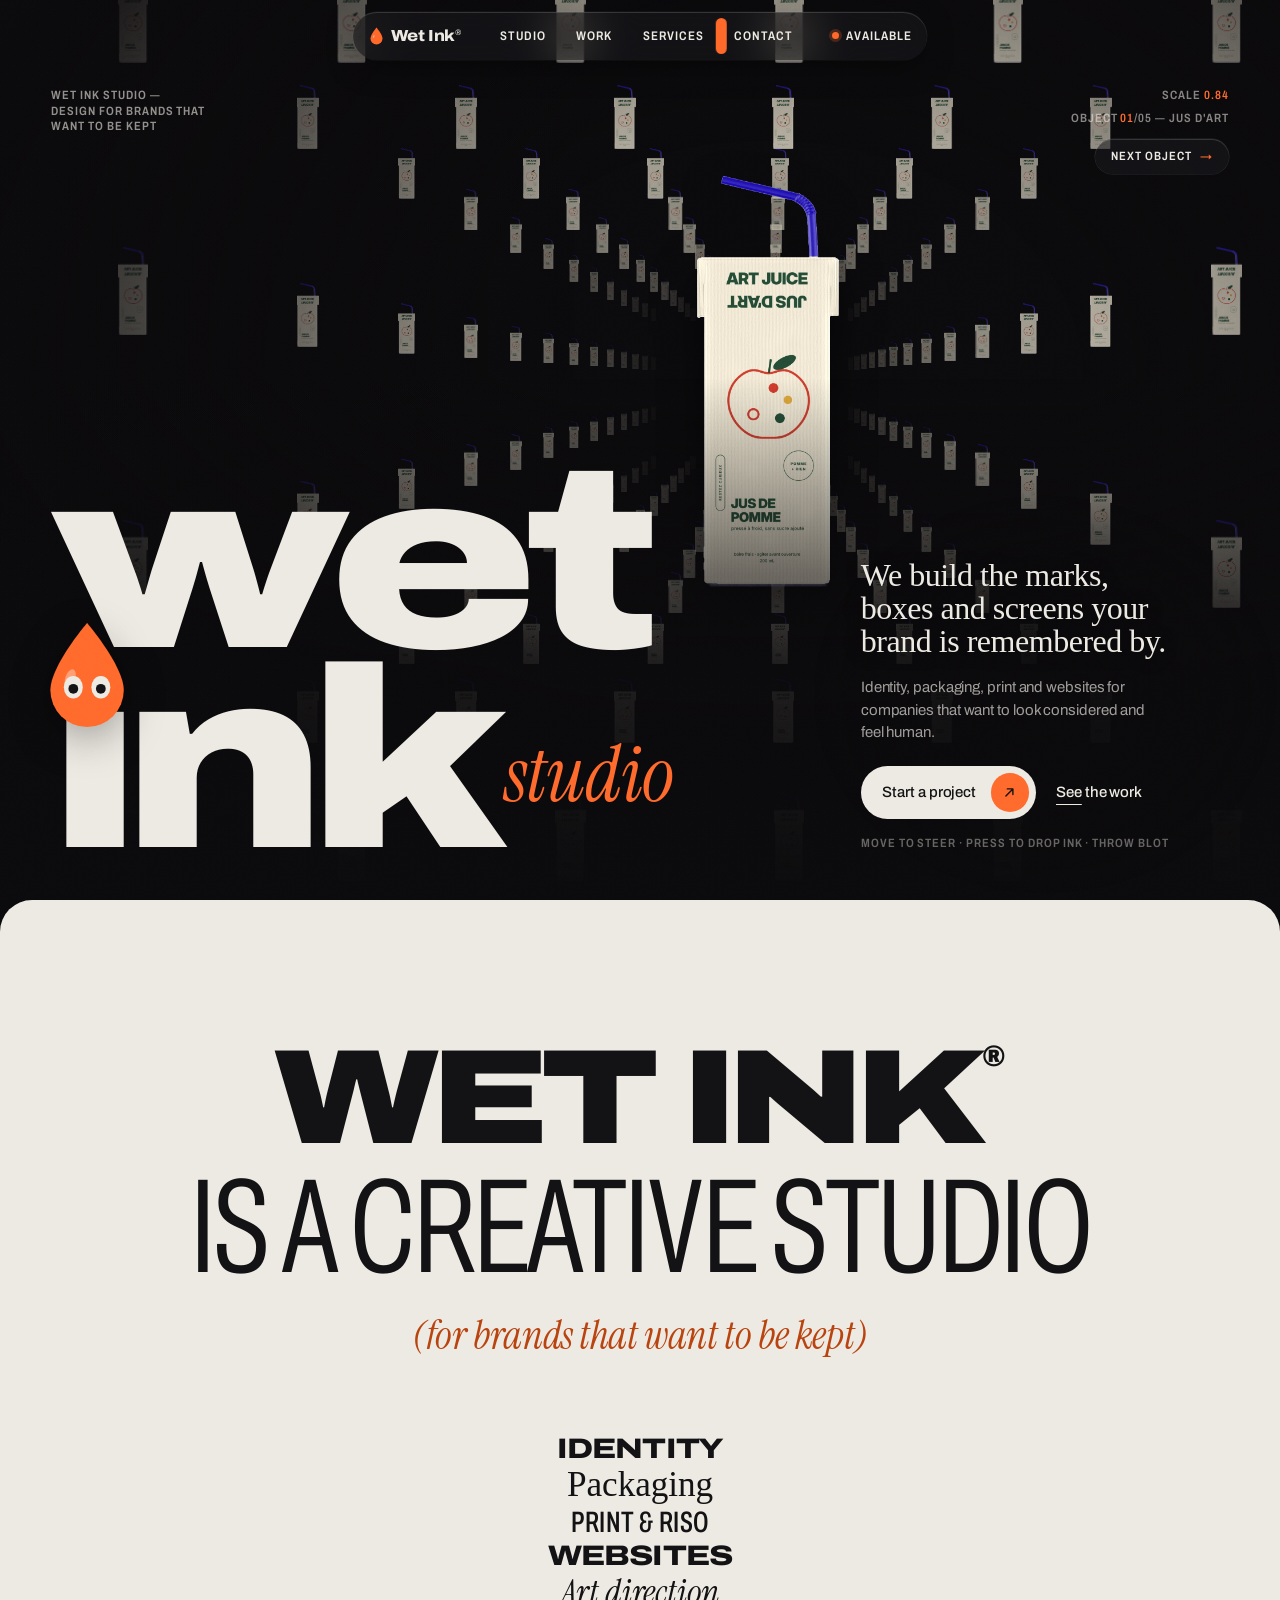
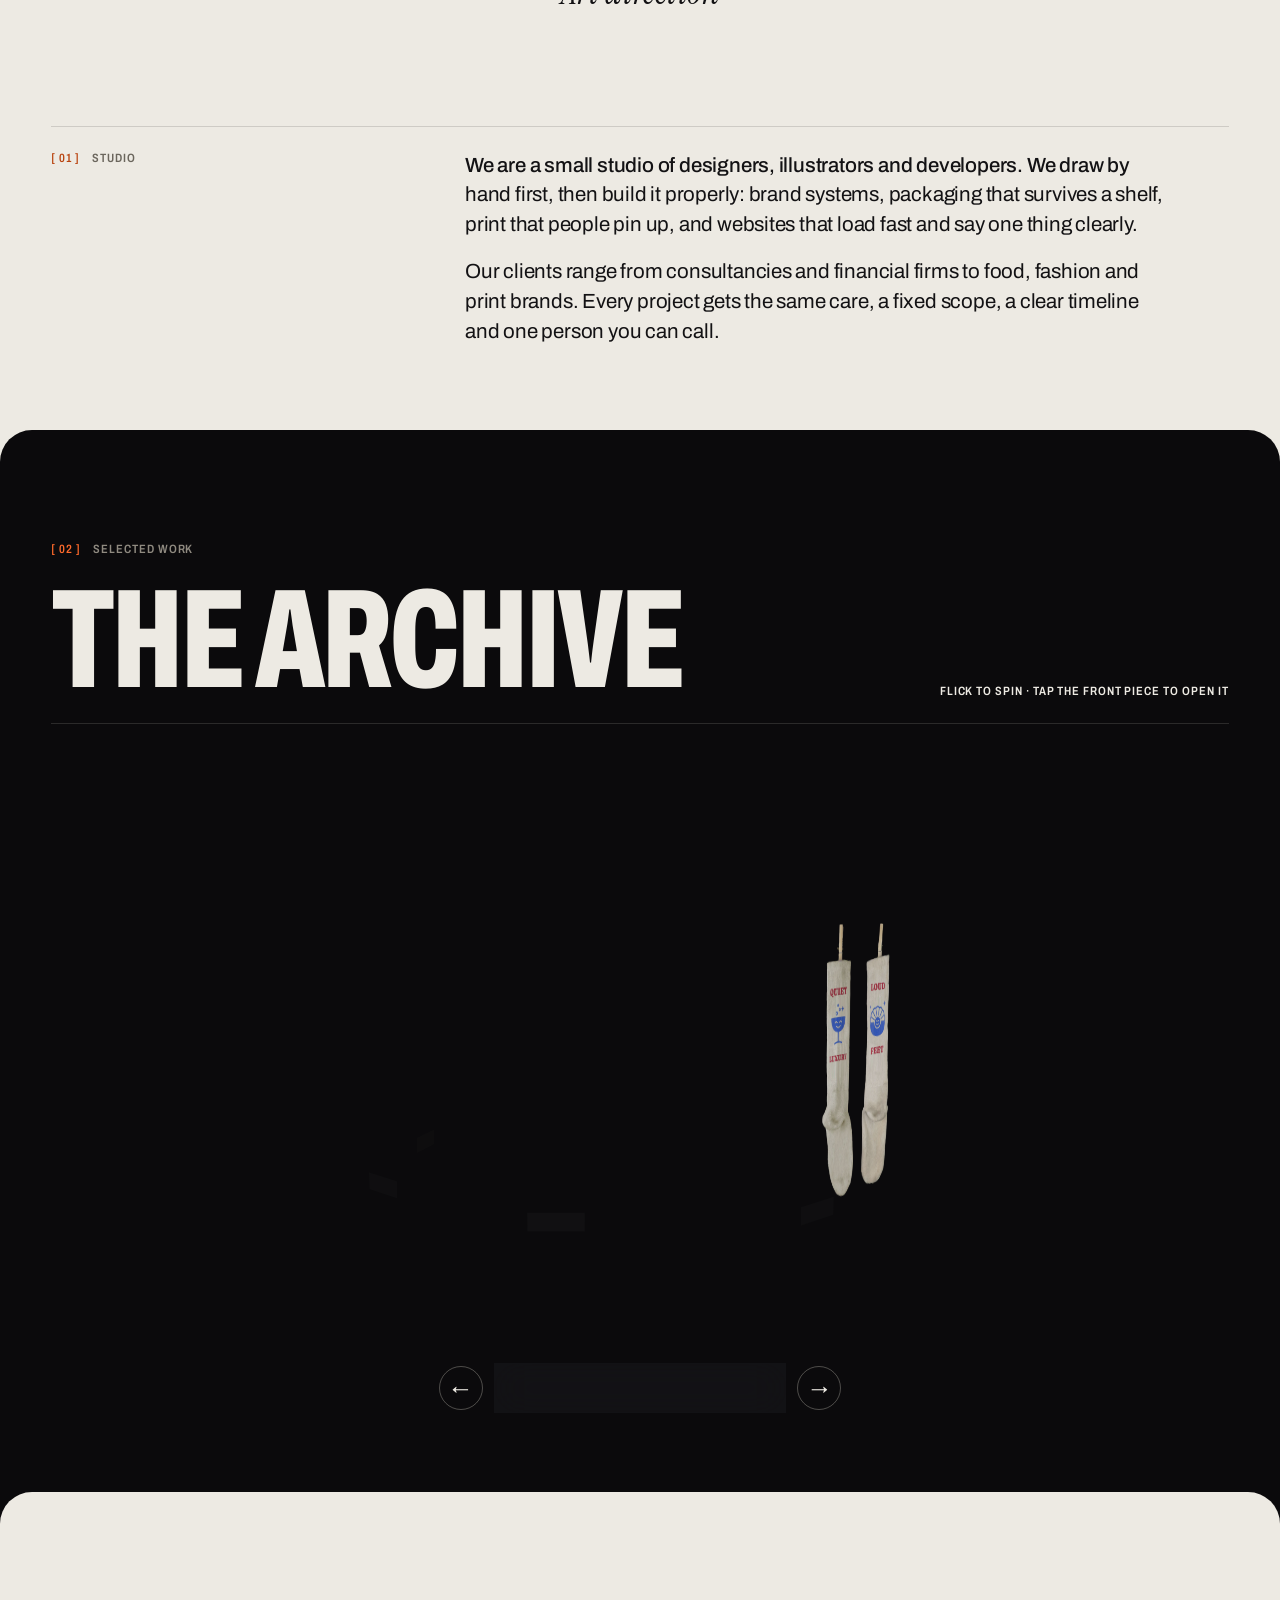
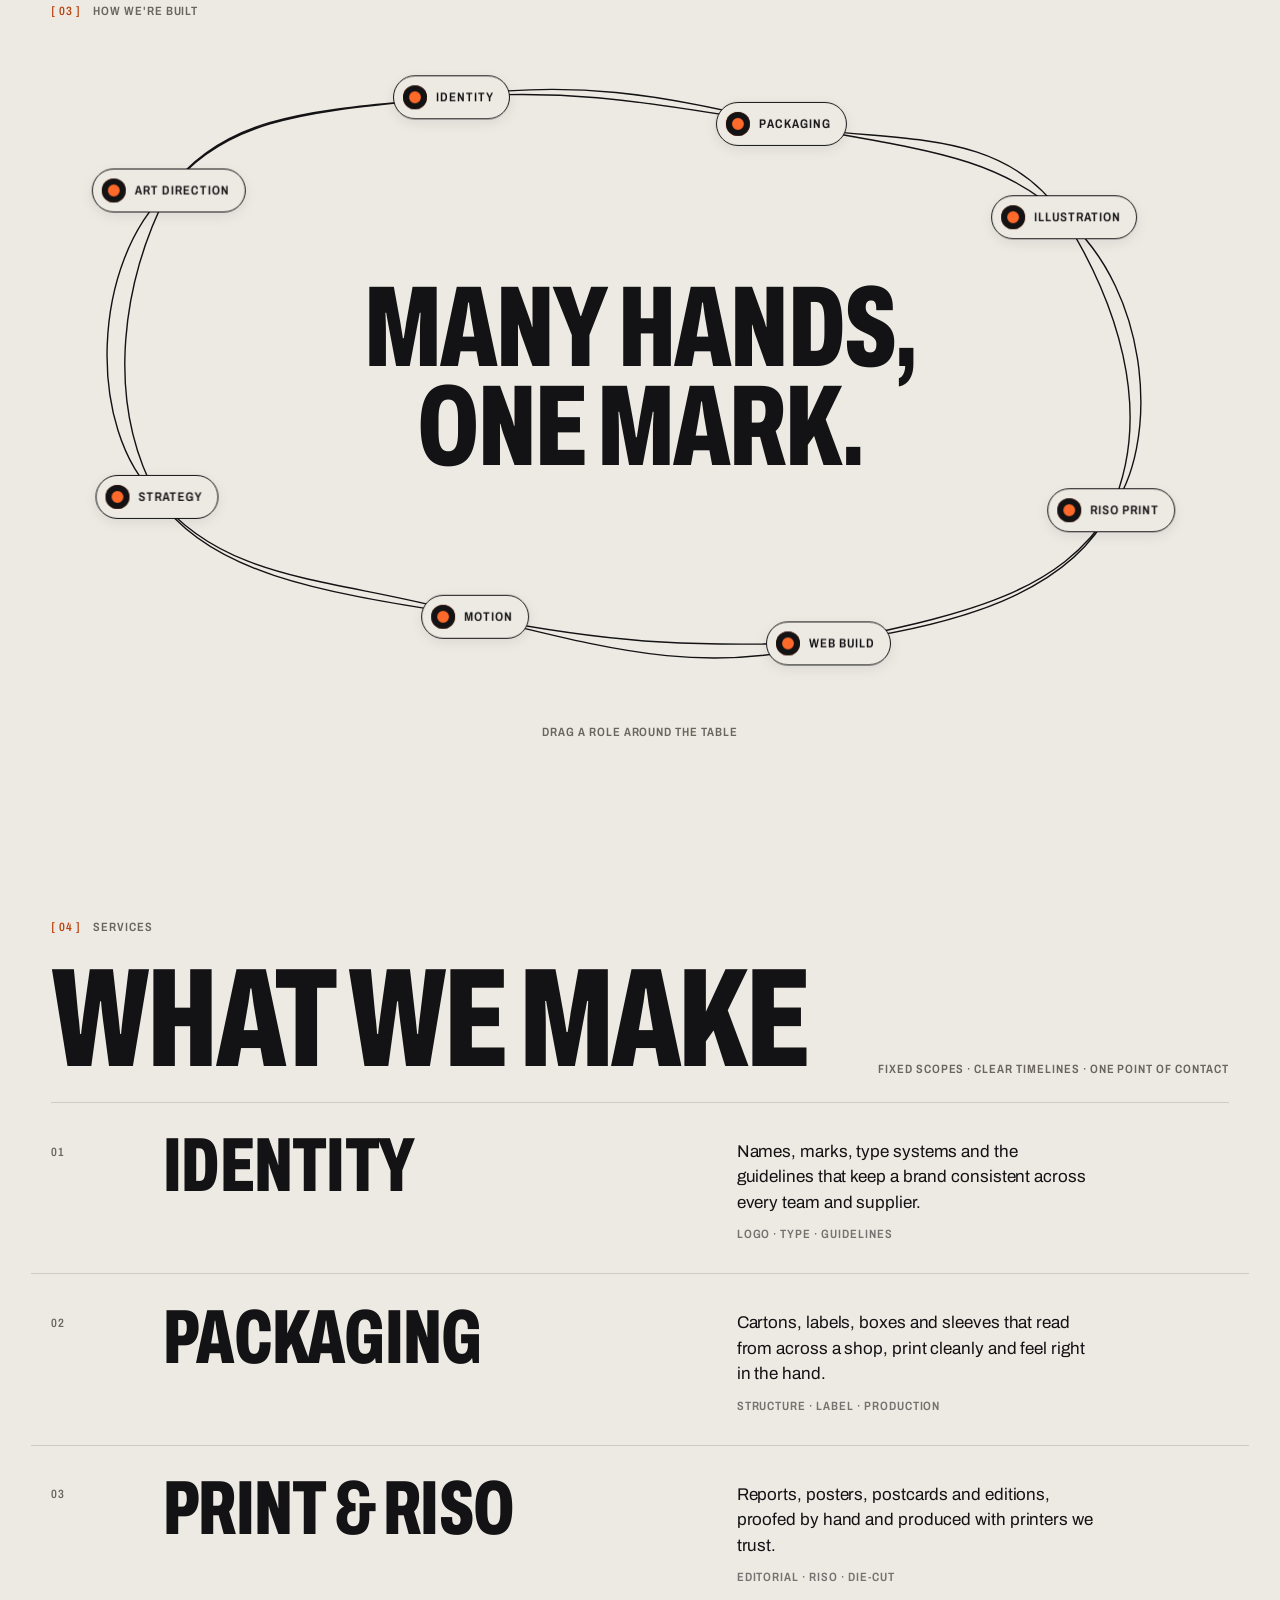
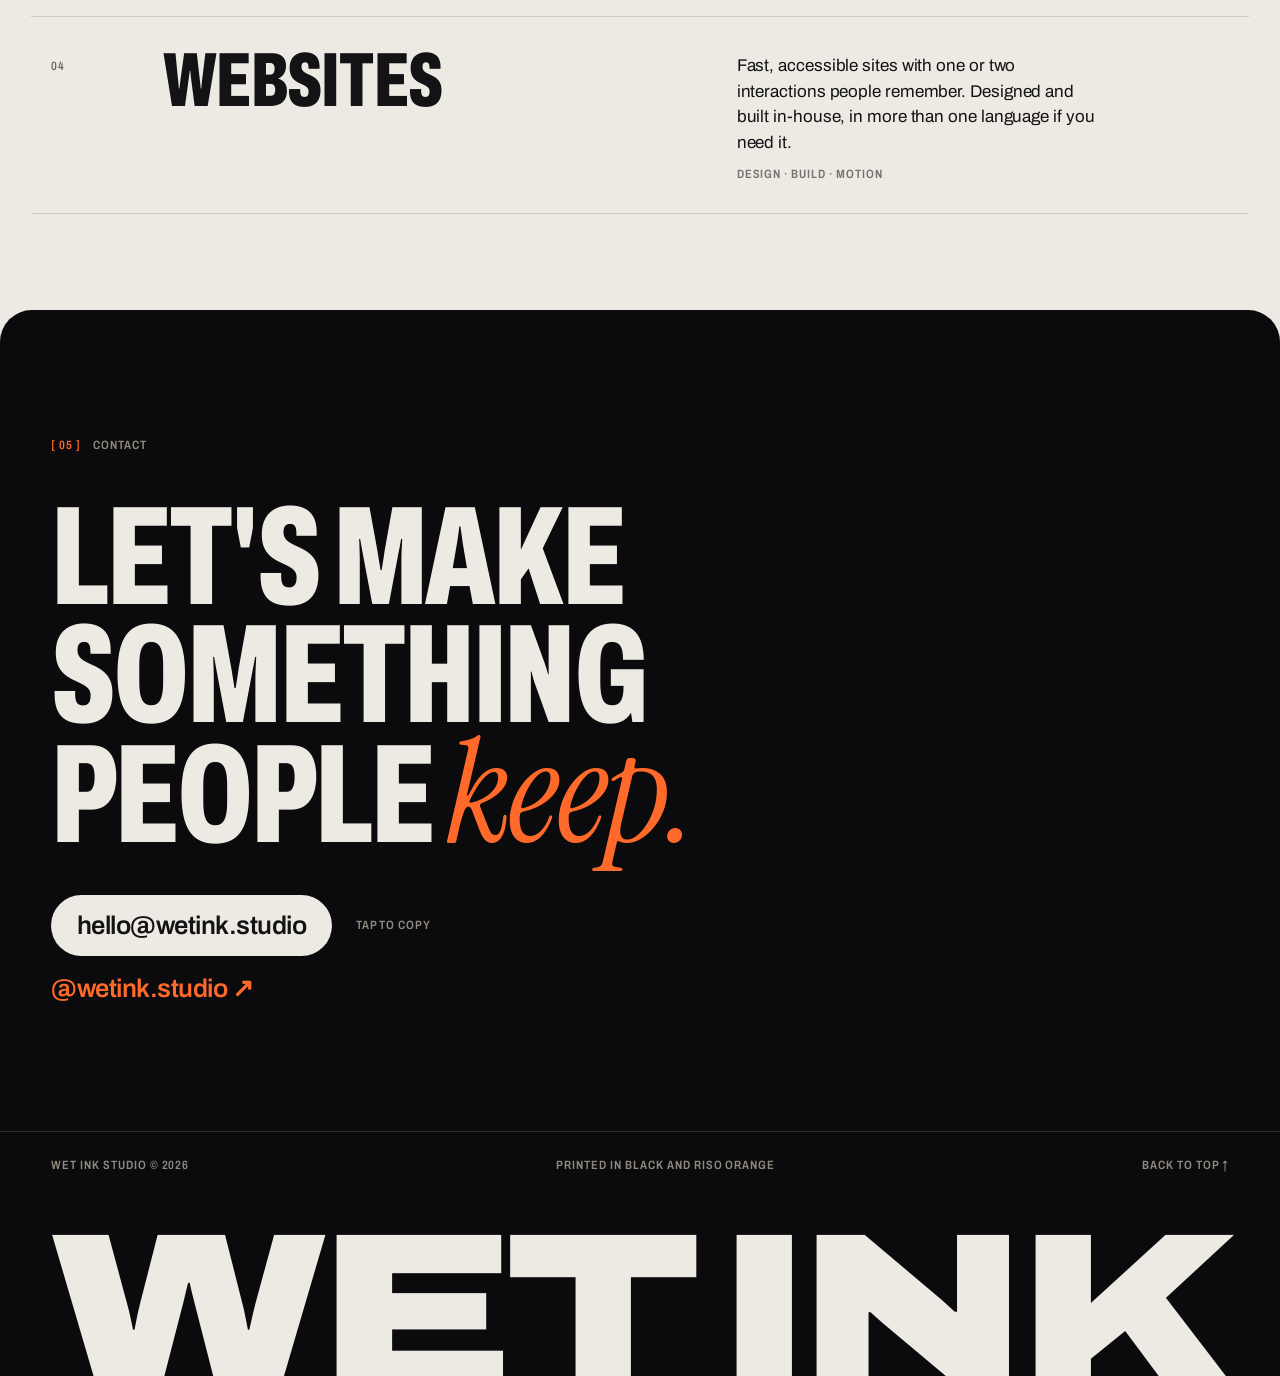
==== commit 339dfdfb: "Redesign: object tunnel hero and editorial creative-studio direction Direction from the user's refer" ====
--- a/index.html
+++ b/index.html
@@ -4,8 +4,8 @@
 <meta charset="utf-8">
 <meta name="viewport" content="width=device-width, initial-scale=1, viewport-fit=cover">
 <title>Wet Ink Studio</title>
-<meta name="description" content="Wet Ink Studio: identity, print, packaging and websites, drawn by hand first.">
-<meta name="theme-color" content="#0C0B0D">
+<meta name="description" content="Wet Ink Studio: identity, packaging, print and websites for brands that want to be kept.">
+<meta name="theme-color" content="#0B0A0C">
 <link rel="preconnect" href="https://fonts.googleapis.com">
 <link rel="preconnect" href="https://fonts.gstatic.com" crossorigin>
 <link rel="stylesheet" href="https://fonts.googleapis.com/css2?family=Archivo:ital,wdth,wght@0,62..125,100..900;1,62..125,100..900&family=Instrument+Serif:ital@0;1&family=Fraunces:ital,opsz,wght@0,9..144,300..700;1,9..144,300..700&display=swap">
@@ -14,7 +14,7 @@
 <body>
 
 <!-- Floating glass capsule: content scrolls underneath it -->
-<header class="bar" id="bar" data-tone="light">
+<header class="bar" id="bar" data-tone="dark">
   <div class="bar__glass">
     <a class="logo" href="#top" aria-label="Wet Ink Studio, back to top">
       <svg class="blot--sm" viewBox="0 0 60 72" aria-hidden="true"><use href="#blot"/></svg>
@@ -23,7 +23,7 @@
     <nav class="nav" id="nav" aria-label="Main">
       <span class="nav__pill" id="navPill" aria-hidden="true"></span>
       <a href="#studio">Studio</a>
-      <a href="#archive">Archive</a>
+      <a href="#archive">Work</a>
       <a href="#services">Services</a>
       <a href="#contact">Contact</a>
     </nav>
@@ -33,71 +33,78 @@
 
 <main id="top">
 
-  <!-- HERO: a sheet of paper inset in a black page; the ink on it is live -->
-  <section class="hero" aria-label="Wet Ink Studio">
-    <div class="sheetpaper" id="paper">
-      <div class="hero__top">
-        <p class="label hero__eyebrow in in--1">Identity · Print · Packaging · Web</p>
-        <div class="hero__corner in in--1">
-          <span class="reg" aria-hidden="true"></span>
-          <p class="label hero__hint" id="heroHint">Move to draw · Press to drop ink · Throw Blot</p>
+  <!-- HERO: the object tunnel. One real product, repeated into a tunnel that drifts toward you. -->
+  <section class="hero" id="stage" aria-label="Wet Ink Studio">
+    <canvas class="tunnel" id="tunnel" aria-hidden="true"></canvas>
+    <div class="hero__fade" aria-hidden="true"></div>
+
+    <div class="hero__top in in--1">
+      <p class="label hero__eyebrow">Wet Ink Studio — design for brands that want to be kept</p>
+      <div class="hud" aria-live="polite">
+        <p class="label">Scale <b id="hudScale">0.84</b></p>
+        <p class="label">Object <b id="hudIndex">01</b>/<span id="hudTotal">05</span> — <span id="hudName">Jus d'Art</span></p>
+        <button class="hud__next" id="nextObject" type="button">Next object <span aria-hidden="true">→</span></button>
+      </div>
+    </div>
+
+    <div class="hero__bottom">
+      <!-- "ink" is set with a dotless ı: Blot sits where the dot would be -->
+      <h1 class="mega" aria-label="Wet Ink Studio">
+        <span class="mega__line"><span class="mega__rise">wet</span></span>
+        <span class="mega__line"><span class="mega__rise mega__rise--2"><span class="tittle-host">ı<button class="mascot" id="mascot" type="button" aria-label="Blot, the studio mascot. Drag it around or tap it.">
+          <svg class="blot" viewBox="0 0 60 72" aria-hidden="true">
+            <use href="#blot"/>
+            <g class="eyes">
+              <ellipse cx="21" cy="44" rx="6.2" ry="7.4" fill="#EDEAE3"/>
+              <ellipse cx="39" cy="44" rx="6.2" ry="7.4" fill="#EDEAE3"/>
+              <circle class="pupil" cx="21" cy="45" r="3.2" fill="#131214"/>
+              <circle class="pupil" cx="39" cy="45" r="3.2" fill="#131214"/>
+            </g>
+          </svg>
+        </button></span>nk</span><em class="mega__studio">studio</em></span>
+      </h1>
+
+      <div class="hero__side">
+        <p class="statement in in--3">We build the marks, boxes and screens your brand is remembered by.</p>
+        <p class="hero__sub in in--3">Identity, packaging, print and websites for companies that want to look considered and feel human.</p>
+        <div class="hero__ctas in in--4">
+          <a class="cta" href="#contact"><span>Start a project</span><span class="cta__disc" aria-hidden="true"><svg viewBox="0 0 24 24"><path d="M7 17 17 7M9 7h8v8" fill="none" stroke="currentColor" stroke-width="2" stroke-linecap="round" stroke-linejoin="round"/></svg></span></a>
+          <a class="textlink" href="#archive">See the work</a>
         </div>
-      </div>
-
-      <div class="hero__bottom">
-        <!-- "ink" is set with a dotless ı: Blot sits where the dot would be -->
-        <h1 class="mega" aria-label="Wet Ink Studio">
-          <span class="mega__line"><span class="mega__rise">Wet</span></span>
-          <span class="mega__line"><span class="mega__rise mega__rise--2"><span class="tittle-host">ı<button class="mascot" id="mascot" type="button" aria-label="Blot, the studio mascot. Drag it around or tap it.">
-            <svg class="blot" viewBox="0 0 60 72" aria-hidden="true">
-              <use href="#blot"/>
-              <g class="eyes">
-                <ellipse cx="21" cy="44" rx="6.2" ry="7.4" fill="var(--paper)"/>
-                <ellipse cx="39" cy="44" rx="6.2" ry="7.4" fill="var(--paper)"/>
-                <circle class="pupil" cx="21" cy="45" r="3.2" fill="var(--ink)"/>
-                <circle class="pupil" cx="39" cy="45" r="3.2" fill="var(--ink)"/>
-              </g>
-            </svg>
-          </button></span>nk</span><em class="mega__studio">studio</em></span>
-        </h1>
-
-        <div class="hero__side">
-          <p class="hero__lede in in--3">A small studio that draws identities, packaging, print and websites by hand first. We make marks that stay, and keep them a little wet so they can still move.</p>
-          <div class="hero__ctas in in--4">
-            <a class="cta" href="#archive"><span>See the archive</span><span class="cta__disc" aria-hidden="true"><svg viewBox="0 0 24 24"><path d="M7 17 17 7M9 7h8v8" fill="none" stroke="currentColor" stroke-width="2" stroke-linecap="round" stroke-linejoin="round"/></svg></span></a>
-            <a class="textlink" href="#contact">Say hello</a>
-          </div>
-        </div>
-      </div>
-    </div>
-  </section>
-
-  <!-- TICKER: drifts on its own, picks up the speed and direction of your scroll -->
-  <div class="ticker" aria-hidden="true">
-    <div class="ticker__track" id="ticker">
-      <span>“Work is wet”</span><b>✺</b><span>Identity</span><b>✺</b><span>Packaging</span><b>✺</b><span>Risograph</span><b>✺</b><span>Websites</span><b>✺</b><span>“Never quite dry”</span><b>✺</b>
-      <span>“Work is wet”</span><b>✺</b><span>Identity</span><b>✺</b><span>Packaging</span><b>✺</b><span>Risograph</span><b>✺</b><span>Websites</span><b>✺</b><span>“Never quite dry”</span><b>✺</b>
-    </div>
-  </div>
-
-  <!-- STUDIO: a manifesto read at scroll pace -->
+        <p class="label hero__hint" id="heroHint">Move to steer · Press to drop ink · Throw Blot</p>
+      </div>
+    </div>
+  </section>
+
+  <!-- STUDIO: a mixed-type lockup, then a plain-spoken paragraph for the people who sign the brief -->
   <section class="studio" id="studio" aria-labelledby="studioTitle">
-    <p class="label kicker reveal"><span>[ 01 ]</span> Studio</p>
-    <h2 class="manifesto" id="studioTitle">We are a small studio for identity, print, packaging and the web. We draw first, proof by hand and build <em>the thing people want to touch.</em> Nothing leaves the desk until it has a mark of its own, and the ink is <em>still a little wet.</em></h2>
-    <dl class="facts">
-      <div class="reveal"><dt class="label">Disciplines</dt><dd>Identity, print, packaging, web</dd></div>
-      <div class="reveal"><dt class="label">How we work</dt><dd>Listen, sketch, proof, build, release</dd></div>
-      <div class="reveal"><dt class="label">Inks</dt><dd>Black and Riso orange</dd></div>
-      <div class="reveal"><dt class="label">Write to</dt><dd><a href="#contact">hello@wetink.studio</a></dd></div>
-    </dl>
+    <h2 class="lockup reveal" id="studioTitle">
+      <span class="lockup__wide">Wet Ink<sup>®</sup></span>
+      <span class="lockup__thin">is a creative studio</span>
+      <span class="lockup__serif">(for brands that want to be kept)</span>
+    </h2>
+    <ul class="stack reveal" aria-label="What we make">
+      <li><a href="#services" class="s1">Identity</a></li>
+      <li><a href="#services" class="s2">Packaging</a></li>
+      <li><a href="#services" class="s3">Print &amp; Riso</a></li>
+      <li><a href="#services" class="s1">Websites</a></li>
+      <li><a href="#services" class="s4">Art direction</a></li>
+    </ul>
+    <div class="about">
+      <p class="label kicker reveal"><span>[ 01 ]</span> Studio</p>
+      <div class="about__text">
+        <p class="reveal">We are a small studio of designers, illustrators and developers. We draw by hand first, then build it properly: brand systems, packaging that survives a shelf, print that people pin up, and websites that load fast and say one thing clearly.</p>
+        <p class="reveal">Our clients range from consultancies and financial firms to food, fashion and print brands. Every project gets the same care, a fixed scope, a clear timeline and one person you can call.</p>
+      </div>
+    </div>
   </section>
 
   <!-- ARCHIVE WHEEL -->
-  <section class="archive" id="archive" aria-label="Archive">
+  <section class="archive" id="archive" aria-label="Selected work">
     <div class="section-head section-head--light">
       <div>
-        <p class="label kicker reveal"><span>[ 02 ]</span> Archive</p>
-        <h2 class="h2 reveal">The <em class="serif">archive</em></h2>
+        <p class="label kicker reveal"><span>[ 02 ]</span> Selected work</p>
+        <h2 class="h2 reveal">The archive</h2>
       </div>
       <p class="label reveal">Flick to spin · Tap the front piece to open it</p>
     </div>
@@ -116,38 +123,58 @@
     </div>
   </section>
 
+  <!-- TEAM: roles around one title, linked by a hand-drawn line. Drag a role and the line follows. -->
+  <section class="team" id="team" aria-labelledby="teamTitle">
+    <p class="label kicker reveal"><span>[ 03 ]</span> How we're built</p>
+    <div class="team__stage" id="teamStage">
+      <svg class="team__line" id="teamLine" aria-hidden="true"><path id="teamPath"/></svg>
+      <h2 class="team__title" id="teamTitle">Many hands,<br>one mark.</h2>
+      <ul class="roles" id="roles" aria-label="Disciplines in the studio">
+        <li class="role" data-x=".10" data-y=".22">Art direction</li>
+        <li class="role" data-x=".34" data-y=".08">Identity</li>
+        <li class="role" data-x=".62" data-y=".12">Packaging</li>
+        <li class="role" data-x=".86" data-y=".26">Illustration</li>
+        <li class="role" data-x=".90" data-y=".70">Riso print</li>
+        <li class="role" data-x=".66" data-y=".90">Web build</li>
+        <li class="role" data-x=".36" data-y=".86">Motion</li>
+        <li class="role" data-x=".09" data-y=".68">Strategy</li>
+      </ul>
+    </div>
+    <p class="label muted team__hint">Drag a role around the table</p>
+  </section>
+
   <!-- SERVICES: editorial rows; ink floods each row from where you enter -->
   <section class="services" id="services" aria-labelledby="servicesTitle">
     <div class="section-head">
       <div>
-        <p class="label kicker reveal"><span>[ 03 ]</span> Services</p>
-        <h2 class="h2 reveal" id="servicesTitle">What we <em class="serif">ink</em></h2>
-      </div>
-      <p class="label muted reveal">Four things, done by hand first</p>
+        <p class="label kicker reveal"><span>[ 04 ]</span> Services</p>
+        <h2 class="h2 reveal" id="servicesTitle">What we make</h2>
+      </div>
+      <p class="label muted reveal">Fixed scopes · Clear timelines · One point of contact</p>
     </div>
     <ol class="rows">
       <li class="row reveal">
         <span class="row__n label">01</span>
         <h3 class="row__t">Identity</h3>
-        <p class="row__d">Names, marks, type systems and the rules that keep them consistent on every surface.</p>
+        <p class="row__d">Names, marks, type systems and the guidelines that keep a brand consistent across every team and supplier.</p>
         <p class="row__tags label">Logo · Type · Guidelines</p>
       </li>
       <li class="row reveal">
         <span class="row__n label">02</span>
         <h3 class="row__t">Packaging</h3>
-        <p class="row__d">Boxes, cartons, labels and sleeves that read from across a shop and feel right in the hand.</p>
-        <p class="row__tags label">Structure · Label · Print</p>
+        <p class="row__d">Cartons, labels, boxes and sleeves that read from across a shop, print cleanly and feel right in the hand.</p>
+        <p class="row__tags label">Structure · Label · Production</p>
       </li>
       <li class="row reveal">
         <span class="row__n label">03</span>
         <h3 class="row__t">Print &amp; Riso</h3>
-        <p class="row__d">Posters, postcards and zines, proofed by hand and printed with spot inks that never come out the same twice.</p>
-        <p class="row__tags label">Riso · Offset · Die-cut</p>
+        <p class="row__d">Reports, posters, postcards and editions, proofed by hand and produced with printers we trust.</p>
+        <p class="row__tags label">Editorial · Riso · Die-cut</p>
       </li>
       <li class="row reveal">
         <span class="row__n label">04</span>
         <h3 class="row__t">Websites</h3>
-        <p class="row__d">Quiet, fast sites with one or two interactions people remember. Designed and built in-house.</p>
+        <p class="row__d">Fast, accessible sites with one or two interactions people remember. Designed and built in-house, in more than one language if you need it.</p>
         <p class="row__tags label">Design · Build · Motion</p>
       </li>
     </ol>
@@ -155,8 +182,8 @@
 
   <!-- CONTACT -->
   <section class="contact" id="contact" aria-labelledby="contactTitle">
-    <p class="label kicker reveal"><span>[ 04 ]</span> Contact</p>
-    <h2 class="contact__title reveal" id="contactTitle"><span class="nw">Got something</span> <span class="nw">that needs a <em class="serif">mark?</em></span></h2>
+    <p class="label kicker reveal"><span>[ 05 ]</span> Contact</p>
+    <h2 class="contact__title reveal" id="contactTitle"><span class="nw">Let's make</span> <span class="nw">something</span> <span class="nw">people <em class="serif">keep.</em></span></h2>
     <div class="contact__actions reveal">
       <button class="contact__mail" id="mail" type="button" aria-describedby="mailState">hello@wetink.studio</button>
       <span class="contact__state label" id="mailState" role="status">Tap to copy</span>
@@ -168,7 +195,7 @@
 <footer class="foot" id="foot">
   <div class="foot__meta label">
     <span>Wet Ink Studio © 2026</span>
-    <span>Printed in black and Riso orange on 120 gsm uncoated</span>
+    <span>Printed in black and Riso orange</span>
     <a href="#top">Back to top ↑</a>
   </div>
   <p class="foot__word" id="footWord" aria-label="Wet Ink">
--- a/css/style.css
+++ b/css/style.css
@@ -1,35 +1,35 @@
 /* Wet Ink Studio
-   Layout: a black page holding one inset sheet of paper (the hero), then alternating ink-black and paper
-   sections with bracketed micro-labels. Two inks only: process black and Riso orange.
-   Motion: one signature (live WebGL ink), everything else quiet. Grab-able things run on springs (js/main.js). */
-html, body { background: #0C0B0D; }
+   Direction: object-led and editorial (objects as characters, huge condensed caps, a serif statement voice),
+   calm enough for a corporate buyer. Signature: the object tunnel in the hero. Two inks: black and Riso orange.
+   Grab-able things run on springs (js/main.js). */
+html, body { background: #0B0A0C; }
 
 :root {
-  --bg: #0C0B0D;           /* the page: black around the paper sheet */
-  --paper: #E8E3D6;        /* 120 gsm uncoated stock */
-  --ink: #131214;          /* process black */
+  --bg: #0B0A0C;
+  --paper: #EDEAE3;        /* clean uncoated stock */
+  --ink: #131214;
   --ink-2: #1E1D21;
-  --accent: #FF6A2B;       /* Riso orange: CTA disc, Blot/dots, one serif word per heading */
-  --accent-deep: #B9440F;  /* orange for small text on paper */
-  --muted: #6B655A;        /* faded ink on paper */
-  --muted-dark: #8E887D;   /* paper text at ~60% on black */
-  --line: rgba(19, 18, 20, .16);
-  --line-dark: rgba(232, 227, 214, .14);
-
-  --glass-light: rgba(240, 236, 226, .62);
+  --accent: #FF6A2B;       /* Riso orange: CTA disc, Blot, HUD values, one accent word */
+  --accent-deep: #B9440F;  /* small orange text on paper */
+  --muted: #6B665D;
+  --muted-dark: #8F8A80;
+  --line: rgba(19, 18, 20, .14);
+  --line-dark: rgba(237, 234, 227, .14);
+
+  --glass-light: rgba(242, 239, 232, .64);
   --glass-light-edge: rgba(255, 255, 255, .55);
-  --glass-dark: rgba(28, 27, 31, .58);
+  --glass-dark: rgba(26, 25, 29, .56);
   --glass-dark-edge: rgba(255, 255, 255, .14);
 
   --display: "Archivo", "Arial Narrow", "Helvetica Neue", Arial, sans-serif;
   --body: "Archivo", "Helvetica Neue", Arial, sans-serif;
-  --label: "Archivo", "Arial Narrow", "Helvetica Neue", Arial, sans-serif; /* set narrow (wdth 80) */
+  --label: "Archivo", "Arial Narrow", "Helvetica Neue", Arial, sans-serif;
   --serif: "Instrument Serif", "Iowan Old Style", Georgia, serif;
-  --fraunces: "Fraunces", "Iowan Old Style", Georgia, serif;  /* archive mock-ups only */
+  --fraunces: "Fraunces", "Iowan Old Style", Georgia, serif;
 
   --gutter: clamp(1.25rem, 4vw, 4rem);
-  --ease: cubic-bezier(.22, 1, .36, 1);       /* entrances */
-  --ease-out: cubic-bezier(.2, .8, .2, 1);    /* non-gesture state changes */
+  --ease: cubic-bezier(.22, 1, .36, 1);
+  --ease-out: cubic-bezier(.2, .8, .2, 1);
   --press: 100ms ease-out;
   color-scheme: dark;
 }
@@ -38,14 +38,9 @@
 html { -webkit-text-size-adjust: 100%; overflow-x: clip; }
 html.is-locked { overflow: hidden; }
 [hidden] { display: none !important; }
-body {
-  margin: 0; color: var(--paper);
-  font: 400 1.0625rem/1.5 var(--body); letter-spacing: -.005em;
-  -webkit-font-smoothing: antialiased; -moz-osx-font-smoothing: grayscale;
-}
-/* grain: one layer over everything, unifies paper, black and ink */
+body { margin: 0; color: var(--paper); font: 400 1.0625rem/1.5 var(--body); letter-spacing: -.005em; -webkit-font-smoothing: antialiased; -moz-osx-font-smoothing: grayscale; }
 body::after {
-  content: ""; position: fixed; inset: 0; pointer-events: none; z-index: 90; opacity: .13; mix-blend-mode: soft-light;
+  content: ""; position: fixed; inset: 0; pointer-events: none; z-index: 90; opacity: .12; mix-blend-mode: soft-light;
   background-image: url("data:image/svg+xml,%3Csvg xmlns='http://www.w3.org/2000/svg' width='160' height='160'%3E%3Cfilter id='n'%3E%3CfeTurbulence type='fractalNoise' baseFrequency='.85' numOctaves='2' stitchTiles='stitch'/%3E%3C/filter%3E%3Crect width='100%25' height='100%25' filter='url(%23n)'/%3E%3C/svg%3E");
 }
 img, svg, canvas { max-width: 100%; }
@@ -55,21 +50,21 @@
 :focus-visible { outline: 2px solid var(--accent); outline-offset: 3px; border-radius: 4px; }
 
 .ink-layer { position: fixed; inset: 0; width: 100%; height: 100%; z-index: 80; pointer-events: none; }
-
-.label { font-family: var(--label); font-stretch: 80%; font-weight: 600; font-size: .78rem; line-height: 1.3; letter-spacing: .08em; text-transform: uppercase; margin: 0; }
+.label { font-family: var(--label); font-stretch: 80%; font-weight: 600; font-size: .75rem; line-height: 1.3; letter-spacing: .08em; text-transform: uppercase; margin: 0; }
 .muted { color: var(--muted); }
-.serif, em.serif { font-family: var(--serif); font-style: italic; font-weight: 400; letter-spacing: -.01em; }
-
-/* ---------- Entrance system (rest state is visible; .js only adds the animation) ---------- */
+.serif, em.serif { font-family: var(--serif); font-style: italic; font-weight: 400; letter-spacing: -.01em; text-transform: none; }
+
+/* ---------- Entrances (rest state visible without JS) ---------- */
 @keyframes fadeUp { from { opacity: 0; transform: translateY(24px); } }
 @keyframes fadeDown { from { opacity: 0; transform: translateY(-16px); } }
+@keyframes fadeIn { from { opacity: 0; } }
 @keyframes rise { from { transform: translateY(105%); } }
 .js .in { animation: fadeUp .8s var(--ease) both; }
-.js .in--1 { animation-delay: .05s; } .js .in--3 { animation-delay: .55s; } .js .in--4 { animation-delay: .7s; }
+.js .in--1 { animation-delay: .05s; } .js .in--3 { animation-delay: .45s; } .js .in--4 { animation-delay: .7s; }
 .js .bar__glass { animation: fadeDown .6s var(--ease) both; }
 .js .mega__rise { animation: rise 1.1s var(--ease) .15s both; }
 .js .mega__rise--2 { animation-delay: .27s; }
-/* scroll reveals: hidden only once JS confirms it can reveal them */
+.js .tunnel { animation: fadeIn .8s ease .1s both; }
 .js .reveal { opacity: 0; transform: translateY(28px); transition: opacity .8s var(--ease), transform .8s var(--ease); transition-delay: calc(var(--i, 0) * .1s); }
 .js .reveal.is-in { opacity: 1; transform: none; }
 
@@ -96,32 +91,40 @@
 .avail { margin: 0 .55rem 0 0; display: flex; align-items: center; gap: .45rem; font: 600 .78rem/1 var(--label); font-stretch: 80%; letter-spacing: .08em; text-transform: uppercase; }
 .avail__dot { width: 7px; height: 7px; border-radius: 50%; background: var(--accent); box-shadow: 0 0 0 3px rgba(255,106,43,.22); }
 
-/* ---------- Hero: inset paper sheet ---------- */
-.hero { padding: 1rem; height: 100vh; height: 100dvh; min-height: 640px; }
-.sheetpaper {
-  position: relative; height: 100%; border-radius: 2rem; overflow: hidden; touch-action: pan-y;
-  background: var(--paper); color: var(--ink);
+/* ---------- Hero: the object tunnel ---------- */
+.hero {
+  position: relative; height: 100vh; height: 100dvh; min-height: 640px; overflow: hidden; isolation: isolate; touch-action: pan-y;
   display: flex; flex-direction: column; justify-content: space-between;
-  padding: calc(5.25rem + env(safe-area-inset-top, 0px)) clamp(1.25rem, 3vw, 2.5rem) clamp(1.5rem, 3vw, 2.25rem);
-  box-shadow: inset 0 1px 0 rgba(255,255,255,.5);
-}
-.hero__top { display: flex; justify-content: space-between; align-items: flex-start; gap: 1.5rem; }
-.hero__eyebrow { color: rgba(19,18,20,.62); }
-.hero__corner { display: grid; justify-items: end; gap: .75rem; text-align: right; }
-.hero__hint { color: rgba(19,18,20,.45); max-width: 22ch; }
-.reg { position: relative; width: 22px; height: 22px; border: 1px solid currentColor; border-radius: 50%; opacity: .5; }
-.reg::before, .reg::after { content: ""; position: absolute; background: currentColor; }
-.reg::before { left: 50%; top: -5px; bottom: -5px; width: 1px; }
-.reg::after { top: 50%; left: -5px; right: -5px; height: 1px; }
-
-.hero__bottom { display: grid; grid-template-columns: minmax(0, 8fr) minmax(0, 4fr); align-items: end; gap: 2rem; }
-.mega { margin: 0; font-family: var(--display); font-weight: 900; font-stretch: 125%; font-size: clamp(5.5rem, 19.5vw, 21rem); line-height: .8; letter-spacing: -.055em; }
-.mega__line { display: block; overflow: hidden; padding-top: .12em; margin-top: -.12em; }  /* mask for the rise; room for Blot */
+  padding: calc(5.5rem + env(safe-area-inset-top, 0px)) var(--gutter) clamp(1.5rem, 3vw, 2.5rem);
+}
+.tunnel { position: absolute; inset: 0; width: 100%; height: 100%; z-index: 0; cursor: crosshair; }
+.hero__fade { position: absolute; inset: 0; z-index: 1; pointer-events: none;
+  background: linear-gradient(to top, var(--bg) 0%, rgba(11,10,12,.86) 26%, rgba(11,10,12,0) 58%),
+              linear-gradient(to right, rgba(11,10,12,.55) 0%, rgba(11,10,12,0) 45%),
+              radial-gradient(ellipse 70% 75% at 60% 42%, transparent 35%, rgba(11,10,12,.6) 78%, var(--bg) 100%); }
+@media (max-width: 720px) { .hero__fade { background: linear-gradient(to top, var(--bg) 0%, rgba(11,10,12,.9) 40%, rgba(11,10,12,0) 70%), radial-gradient(ellipse 90% 60% at 50% 30%, transparent 35%, var(--bg) 100%); } }
+.hero__top, .hero__bottom { position: relative; z-index: 10; }
+.hero__top { display: flex; justify-content: space-between; align-items: flex-start; gap: 1.5rem; pointer-events: none; }
+.hero__eyebrow { color: rgba(237,234,227,.6); max-width: 26ch; }
+.hud { display: grid; justify-items: end; gap: .45rem; text-align: right; color: rgba(237,234,227,.55); pointer-events: auto; }
+.hud b { color: var(--accent); font-weight: 600; font-variant-numeric: tabular-nums; }
+.hud__next {
+  margin-top: .35rem; display: inline-flex; gap: .5rem; align-items: center; cursor: pointer;
+  padding: .7rem 1rem; border-radius: 999px; border: 0; color: var(--paper);
+  background: var(--glass-dark); -webkit-backdrop-filter: blur(18px); backdrop-filter: blur(18px); box-shadow: inset 0 1px 0 var(--glass-dark-edge), 0 0 0 .5px rgba(255,255,255,.12);
+  font: 600 .75rem/1 var(--label); font-stretch: 80%; letter-spacing: .08em; text-transform: uppercase; transition: transform var(--press);
+}
+.hud__next:active { transform: scale(.95); }
+.hud__next span { color: var(--accent); }
+
+.hero__bottom { display: grid; grid-template-columns: minmax(0, 1fr) minmax(0, 23rem); align-items: end; gap: 2rem; pointer-events: none; }
+.hero__bottom > * { pointer-events: auto; }
+.mega { margin: 0; font-family: var(--display); font-weight: 900; font-stretch: 125%; font-size: clamp(6rem, 20vw, 21rem); line-height: .78; letter-spacing: -.06em; color: var(--paper); justify-self: start; }
+.mega__line { display: block; overflow: hidden; padding-top: .12em; margin-top: -.12em; }
 .mega__line:last-child { overflow: visible; }
 .mega__rise { display: inline-block; }
-.mega__studio { font: italic 400 .36em/1 var(--serif); letter-spacing: -.01em; color: var(--accent); margin-left: .12em; vertical-align: .55em; }
-
-/* Blot replaces the dot of the dotless ı */
+.mega__studio { font: italic 400 .3em/1 var(--serif); letter-spacing: -.01em; color: var(--accent); margin-left: .14em; vertical-align: .6em; }
+
 .tittle-host { position: relative; display: inline-block; }
 .mascot {
   position: absolute; left: 50%; bottom: 66%; width: .36em; height: .43em; margin-left: -.18em;
@@ -129,18 +132,16 @@
   transform-origin: 50% 85%; touch-action: none; z-index: 85; -webkit-tap-highlight-color: transparent; will-change: transform;
 }
 .mascot:active { cursor: grabbing; }
-.mascot .blot { width: 100%; height: 100%; display: block; overflow: visible; filter: drop-shadow(0 .04em 0 rgba(0,0,0,.14)); pointer-events: none; }
+.mascot .blot { width: 100%; height: 100%; display: block; overflow: visible; filter: drop-shadow(0 .04em .08em rgba(0,0,0,.35)); pointer-events: none; }
 .mascot .eyes { transform-origin: 30px 44px; animation: blink 5s infinite; }
 @keyframes blink { 0%, 46%, 50%, 100% { transform: scaleY(1); } 48% { transform: scaleY(.08); } }
 
-.hero__side { display: grid; gap: 1.5rem; max-width: 22rem; justify-self: end; padding-bottom: .4rem; }
-.hero__lede { margin: 0; font-size: 1.0625rem; line-height: 1.45; color: rgba(19,18,20,.8); text-wrap: pretty; }
-.hero__ctas { display: flex; align-items: center; gap: 1.25rem; flex-wrap: wrap; }
-.cta {
-  display: inline-flex; align-items: center; gap: .9rem; padding: .45rem .45rem .45rem 1.35rem; border-radius: 999px;
-  background: var(--ink); color: var(--paper); text-decoration: none; font: 500 .9375rem/1 var(--body);
-  box-shadow: 0 4px 14px rgba(19,18,20,.18); transition: transform var(--press), gap .3s var(--ease-out);
-}
+.hero__side { position: relative; display: grid; gap: 1.1rem; padding-bottom: .6rem; }
+.hero__side::before { content: ""; position: absolute; inset: -4rem -3rem -2rem -3rem; z-index: -1; pointer-events: none; background: radial-gradient(closest-side, rgba(11,10,12,.85), rgba(11,10,12,0)); }
+.statement { margin: 0; font: 400 clamp(1.75rem, 2.5vw, 2.4rem)/1.04 var(--serif); letter-spacing: -.015em; color: var(--paper); text-wrap: balance; text-shadow: 0 2px 18px rgba(0,0,0,.42); }
+.hero__sub { margin: 0; font-size: .9375rem; line-height: 1.5; color: rgba(237,234,227,.66); max-width: 34ch; }
+.hero__ctas { display: flex; align-items: center; gap: 1.25rem; flex-wrap: wrap; margin-top: .3rem; }
+.cta { display: inline-flex; align-items: center; gap: .9rem; padding: .45rem .45rem .45rem 1.35rem; border-radius: 999px; background: var(--paper); color: var(--ink); text-decoration: none; font: 500 .9375rem/1 var(--body); transition: transform var(--press), gap .3s var(--ease-out); }
 .cta:hover { gap: 1.1rem; }
 .cta:active { transform: scale(.97); }
 .cta__disc { display: grid; place-items: center; width: 2.4rem; height: 2.4rem; border-radius: 50%; background: var(--accent); color: var(--ink); }
@@ -149,35 +150,35 @@
 .textlink { position: relative; font: 500 .9375rem/1 var(--body); text-decoration: none; padding-block: .3rem; }
 .textlink::after { content: ""; position: absolute; left: 0; right: 0; bottom: 0; height: 1px; background: currentColor; transform: scaleX(.3); transform-origin: left; transition: transform .3s var(--ease-out); }
 .textlink:hover::after { transform: scaleX(1); }
-
-/* ---------- Ticker ---------- */
-.ticker { color: var(--paper); overflow: hidden; margin-top: .25rem; }
-.ticker__track { display: flex; gap: 1.75rem; width: max-content; padding-block: 1.1rem; will-change: transform; font: 800 clamp(1.25rem, 2.6vw, 2.125rem)/1 var(--display); font-stretch: 110%; text-transform: uppercase; letter-spacing: -.01em; }
-.ticker__track b { font-weight: 400; color: var(--accent); }
+.hero__hint { color: rgba(237,234,227,.4); }
 
 /* ---------- Shared section bits ---------- */
-.kicker { color: var(--muted-dark); display: flex; gap: .75rem; margin-bottom: 1.75rem; }
+.kicker { color: var(--muted-dark); display: flex; gap: .75rem; margin-bottom: 1.5rem; }
 .kicker span { color: var(--accent); }
-.services .kicker { color: var(--muted); }
-.services .kicker span { color: var(--accent-deep); }
+.on-paper .kicker, .studio .kicker, .team .kicker, .services .kicker, .contact .kicker { color: var(--muted); }
+.studio .kicker span, .team .kicker span, .services .kicker span { color: var(--accent-deep); }
 .section-head { display: flex; justify-content: space-between; align-items: flex-end; gap: 1rem; flex-wrap: wrap; padding-bottom: 1.5rem; border-bottom: 1px solid var(--line); }
 .section-head--light { border-color: var(--line-dark); }
-.h2 { margin: 0; font-family: var(--display); font-weight: 900; font-stretch: 118%; font-size: clamp(2.75rem, 8.5vw, 8.25rem); line-height: .88; letter-spacing: -.045em; text-wrap: balance; }
-.h2 em { color: var(--accent); font-size: 1.04em; }
-.services .h2 em { color: var(--accent-deep); }
-
-/* ---------- Studio manifesto ---------- */
-.studio { padding: clamp(7rem, 14vw, 11rem) var(--gutter) clamp(5rem, 9vw, 8rem); max-width: 90rem; margin: 0 auto; }
-.manifesto { margin: 0; max-width: 24ch; font: 500 clamp(1.9rem, 5vw, 5rem)/1.04 var(--display); font-stretch: 100%; letter-spacing: -.035em; color: var(--paper); }
-.manifesto em { font: italic 400 1.08em/1 var(--serif); letter-spacing: -.01em; color: var(--accent); }
-.manifesto .w { opacity: var(--o, 1); transition: opacity .25s linear; }
-.facts { display: grid; grid-template-columns: repeat(4, minmax(0, 1fr)); gap: 1.5rem; margin: clamp(4rem, 8vw, 7rem) 0 0; padding-top: 1.5rem; border-top: 1px solid var(--line-dark); }
-.facts div { min-width: 0; }
-.facts dt { color: var(--muted-dark); margin-bottom: .6rem; }
-.facts dd { margin: 0; font-size: 1.0625rem; line-height: 1.4; color: var(--paper); }
-.facts a { text-decoration: none; border-bottom: 1px solid var(--line-dark); }
-.facts a:hover { border-color: var(--accent); }
-
+.h2 { margin: 0; font-family: var(--display); font-weight: 800; font-stretch: 62%; text-transform: uppercase; font-size: clamp(3.5rem, 11vw, 10.5rem); line-height: .84; letter-spacing: -.02em; }
+
+/* ---------- Studio: mixed-type lockup + service stack + plain paragraph ---------- */
+.studio { background: var(--paper); color: var(--ink); padding: clamp(6rem, 11vw, 9rem) var(--gutter) clamp(5rem, 9vw, 8rem); border-radius: 2rem 2rem 0 0; position: relative; z-index: 2; text-align: center; }
+.lockup { margin: 0; display: grid; justify-items: center; gap: .1em; font-size: clamp(3rem, 10.5vw, 10rem); line-height: .86; }
+.lockup__wide { font: 900 1em/.86 var(--display); font-stretch: 125%; letter-spacing: -.055em; text-transform: uppercase; }
+.lockup__wide sup { font-size: .22em; vertical-align: 2.6em; letter-spacing: 0; }
+.lockup__thin { font: 300 1em/.86 var(--display); font-stretch: 62%; letter-spacing: -.02em; text-transform: uppercase; }
+.lockup__serif { font: italic 400 .3em/1.1 var(--serif); letter-spacing: -.01em; color: var(--accent-deep); margin-top: .35em; }
+.stack { list-style: none; margin: clamp(3rem, 6vw, 5rem) 0 0; padding: 0; display: grid; gap: .15rem; justify-items: center; font-size: clamp(1.25rem, 2.2vw, 1.9rem); line-height: 1.1; }
+.stack a { text-decoration: none; transition: color .2s; }
+.stack a:hover { color: var(--accent-deep); }
+.stack .s1 { font: 800 1em/1.1 var(--display); font-stretch: 125%; letter-spacing: -.03em; text-transform: uppercase; }
+.stack .s2 { font: 400 1.25em/1 var(--serif); }
+.stack .s3 { font: 500 1.05em/1.1 var(--display); font-stretch: 62%; text-transform: uppercase; letter-spacing: .02em; }
+.stack .s4 { font: italic 400 1.25em/1 var(--serif); }
+.about { display: grid; grid-template-columns: minmax(0, 1fr) minmax(0, 2fr); gap: 2rem; margin: clamp(4.5rem, 9vw, 8rem) auto 0; max-width: 78rem; text-align: left; padding-top: 1.5rem; border-top: 1px solid var(--line); }
+.about__text { display: grid; gap: 1.1rem; max-width: 44rem; }
+.about__text p { margin: 0; font: 400 clamp(1.15rem, 1.6vw, 1.4rem)/1.45 var(--body); letter-spacing: -.01em; }
+.about__text p:first-child::first-line { font-weight: 500; }
 /* ---------- Archive wheel ---------- */
 .archive { background: var(--ink); color: var(--paper); padding: 7rem var(--gutter) 5rem; overflow: hidden; }
 .wheel { height: clamp(400px, 52vw, 640px); perspective: 1600px; display: grid; place-items: center; cursor: grab; touch-action: pan-y; user-select: none; -webkit-user-select: none; }
@@ -302,10 +303,30 @@
 .ws-confirm { font-size: 1.8cqw; color: #5D7458; min-height: 2.4cqw; }
 
 /* ---------- Archive overrides ---------- */
-.archive { background: transparent; padding: clamp(5rem, 9vw, 7rem) var(--gutter) clamp(5rem, 9vw, 7rem); }
-
-/* ---------- Services: editorial rows on paper ---------- */
-.services { background: var(--paper); color: var(--ink); padding: clamp(6rem, 11vw, 9rem) var(--gutter); border-radius: 2rem 2rem 0 0; position: relative; z-index: 2; }
+.archive { background: var(--bg); padding: clamp(5rem, 9vw, 7rem) var(--gutter); border-radius: 2rem 2rem 0 0; margin-top: -2rem; position: relative; z-index: 3; }
+
+/* ---------- Team: roles on a hand-drawn line ---------- */
+.team { overflow: clip; background: var(--paper); color: var(--ink); padding: clamp(5rem, 9vw, 7rem) var(--gutter) clamp(4rem, 7vw, 6rem); border-radius: 2rem 2rem 0 0; margin-top: -2rem; position: relative; z-index: 4; }
+.team__stage { position: relative; height: clamp(30rem, 52vw, 44rem); touch-action: pan-y; }
+.team__line { position: absolute; inset: 0; width: 100%; height: 100%; overflow: visible; pointer-events: none; }
+.team__line path { fill: none; stroke: var(--ink); stroke-width: 1.4; stroke-linecap: round; stroke-linejoin: round; }
+.team__title { position: absolute; left: 50%; top: 50%; transform: translate(-50%, -50%); margin: 0; text-align: center; white-space: nowrap; font: 800 clamp(3rem, 9vw, 8.5rem)/.86 var(--display); font-stretch: 62%; letter-spacing: -.015em; text-transform: uppercase; pointer-events: none; }
+.roles { list-style: none; margin: 0; padding: 0; }
+.role {
+  position: absolute; left: 0; top: 0; display: inline-flex; align-items: center; gap: .55rem; white-space: nowrap;
+  padding: .55rem .95rem .55rem .55rem; border-radius: 999px; background: var(--paper); border: 1.4px solid var(--ink);
+  font: 600 .78rem/1 var(--label); font-stretch: 80%; letter-spacing: .08em; text-transform: uppercase;
+  cursor: grab; touch-action: none; user-select: none; -webkit-user-select: none; will-change: transform;
+  box-shadow: 0 4px 14px rgba(19,18,20,.08); transition: background .2s, color .2s;
+}
+.role::before { content: ""; width: 1.5rem; height: 1.5rem; border-radius: 50%; background: var(--ink); box-shadow: inset 0 0 0 .38rem var(--ink), inset 0 0 0 1rem var(--accent); }
+.role.is-grabbed { cursor: grabbing; background: var(--ink); color: var(--paper); }
+.role:focus-visible { outline-offset: 4px; }
+.team__hint { text-align: center; margin-top: 1rem; }
+
+/* ---------- Services ---------- */
+.services { background: var(--paper); color: var(--ink); padding: clamp(4rem, 7vw, 6rem) var(--gutter) clamp(6rem, 10vw, 8rem); position: relative; z-index: 4; }
+.services .section-head { border-color: var(--line); }
 .rows { list-style: none; margin: 0; padding: 0; }
 .row {
   position: relative; isolation: isolate; overflow: hidden;
@@ -315,34 +336,29 @@
 .row::before { content: ""; position: absolute; inset: 0; z-index: -1; background: var(--ink); clip-path: circle(0px at var(--x, 50%) var(--y, 50%)); transition: clip-path .6s var(--ease-out); }
 .row.is-wet::before { clip-path: circle(150% at var(--x, 50%) var(--y, 50%)); }
 .row.is-wet { color: var(--paper); }
-.row__n { grid-area: n; color: var(--muted); padding-top: .9rem; transition: color .4s var(--ease-out); }
+.row__n { grid-area: n; color: var(--muted); padding-top: .7rem; transition: color .4s var(--ease-out); }
 .row.is-wet .row__n { color: var(--accent); }
-.row__t { grid-area: t; margin: 0; font: 900 clamp(2.2rem, 5.4vw, 5rem)/.92 var(--display); font-stretch: 115%; letter-spacing: -.04em; transition: transform .5s var(--ease); }
+.row__t { grid-area: t; margin: 0; font: 800 clamp(2.6rem, 6vw, 5.5rem)/.86 var(--display); font-stretch: 62%; letter-spacing: -.01em; text-transform: uppercase; transition: transform .5s var(--ease); }
 .row.is-wet .row__t { transform: translateX(.6rem); }
-.row__d { grid-area: d; margin: 0; max-width: 34ch; line-height: 1.5; padding-top: .5rem; }
+.row__d { grid-area: d; margin: 0; max-width: 36ch; line-height: 1.5; padding-top: .35rem; }
 .row__tags { grid-area: g; opacity: .55; }
 
 /* ---------- Contact ---------- */
-.contact { background: var(--paper); color: var(--ink); padding: 0 var(--gutter) clamp(7rem, 12vw, 10rem); display: grid; justify-items: start; gap: 1.25rem; }
-.contact .kicker { color: var(--muted); padding-top: 1.5rem; border-top: 1px solid var(--line); width: 100%; }
-.contact .kicker span { color: var(--accent-deep); }
-.contact__title { margin: 0 0 1rem; font: 900 clamp(2.75rem, 7.4vw, 8rem)/.9 var(--display); font-stretch: 118%; letter-spacing: -.045em; }
+.contact { background: var(--bg); color: var(--paper); padding: clamp(6rem, 10vw, 8rem) var(--gutter) clamp(6rem, 10vw, 8rem); display: grid; justify-items: start; gap: 1.25rem; border-radius: 2rem 2rem 0 0; margin-top: -2rem; position: relative; z-index: 5; }
+.contact .kicker { color: var(--muted-dark); }
+.contact__title { margin: 0 0 1.25rem; font: 800 clamp(3.5rem, 11vw, 11rem)/.84 var(--display); font-stretch: 62%; letter-spacing: -.015em; text-transform: uppercase; }
 .contact__title .nw { display: block; white-space: nowrap; }
-.contact__title em { color: var(--accent-deep); font-size: 1.05em; }
+.contact__title em { color: var(--accent); font-size: 1.02em; }
 .contact__actions { display: flex; align-items: center; gap: 1rem 1.5rem; flex-wrap: wrap; }
-.contact__mail {
-  display: inline-flex; align-items: center; padding: 1.1rem 1.6rem; border-radius: 999px; border: 0; cursor: pointer;
-  background: var(--ink); color: var(--paper); font: 600 clamp(1.05rem, 2.2vw, 1.6rem)/1 var(--display); letter-spacing: -.02em;
-  transition: transform var(--press);
-}
+.contact__mail { display: inline-flex; align-items: center; padding: 1.1rem 1.6rem; border-radius: 999px; border: 0; cursor: pointer; background: var(--paper); color: var(--ink); font: 600 clamp(1.05rem, 2.2vw, 1.6rem)/1 var(--display); letter-spacing: -.02em; transition: transform var(--press); }
 .contact__mail:active { transform: scale(.97); }
-.contact__state { color: var(--muted); }
-.contact__state.is-done { color: var(--accent-deep); }
-.contact__ig { font: 600 clamp(1.05rem, 2.2vw, 1.6rem)/1 var(--display); letter-spacing: -.02em; color: var(--accent-deep); text-decoration: none; border-bottom: 2px solid transparent; transition: border-color .25s; }
+.contact__state { color: var(--muted-dark); }
+.contact__state.is-done { color: var(--accent); }
+.contact__ig { font: 600 clamp(1.05rem, 2.2vw, 1.6rem)/1 var(--display); letter-spacing: -.02em; color: var(--accent); text-decoration: none; border-bottom: 2px solid transparent; transition: border-color .25s; }
 .contact__ig:hover { border-color: currentColor; }
 
 /* ---------- Footer ---------- */
-.foot { background: var(--bg); color: var(--paper); padding: 1.6rem var(--gutter) 0; overflow: hidden; }
+.foot { background: var(--bg); color: var(--paper); padding: 1.6rem var(--gutter) 0; overflow: hidden; border-top: 1px solid var(--line-dark); }
 .foot__meta { display: flex; justify-content: space-between; gap: .75rem 1.5rem; flex-wrap: wrap; color: var(--muted-dark); }
 .foot__meta a { text-decoration: none; }
 .foot__meta a:hover { color: var(--accent); }
@@ -354,8 +370,8 @@
 /* ---------- Responsive ---------- */
 @media (max-width: 980px) {
   .hero__bottom { grid-template-columns: minmax(0, 1fr); }
-  .hero__side { justify-self: start; max-width: 30rem; }
-  .facts { grid-template-columns: repeat(2, minmax(0, 1fr)); row-gap: 2rem; }
+  .hero__side { max-width: 30rem; }
+  .about { grid-template-columns: minmax(0, 1fr); }
   .row { grid-template-columns: 3rem minmax(0, 1fr); grid-template-areas: "n t" "n d" "n g"; }
   .detail { grid-template-columns: minmax(0, 1fr); }
   .detail__aside { position: static; }
@@ -365,37 +381,39 @@
   .logo__word, .avail { display: none; }
   .bar__glass { padding-left: .85rem; gap: .35rem; }
   .nav a { padding: .7rem .6rem; font-size: .72rem; letter-spacing: .05em; }
-  .hero { padding: .6rem; min-height: 600px; }
-  .sheetpaper { border-radius: 1.4rem; padding-top: calc(4.75rem + env(safe-area-inset-top, 0px)); }
+  .hero { min-height: 640px; padding-top: calc(5rem + env(safe-area-inset-top, 0px)); }
+  .hud p { display: none; }
+  .hud p:first-child { display: block; }
+  .hero__eyebrow { display: none; }
+  .hero__top { justify-content: flex-end; }
+  .mega { font-size: 30vw; }
+  .statement { font-size: 1.7rem; }
   .hero__hint { display: none; }
-  .mega { font-size: 27vw; }
-  .hero__ctas { width: 100%; }
-  .wheel__kind { display: none; }
-  .wheel__now { flex: 1; gap: .6rem; padding-left: .9rem; }
-  .services { border-radius: 1.4rem 1.4rem 0 0; }
+  .studio, .archive, .team, .contact { border-radius: 1.4rem 1.4rem 0 0; }
+  .lockup__wide sup { display: none; }
+  .team__stage { height: 34rem; }
   .row { grid-template-columns: minmax(0, 1fr); grid-template-areas: "n" "t" "d" "g"; row-gap: .6rem; padding-block: 1.6rem; }
   .row__n { padding-top: 0; }
   .contact__title .nw { white-space: normal; }
-}
-@media (max-height: 720px) and (min-width: 981px) {
-  .mega { font-size: clamp(5rem, 16vw, 17rem); }
-}
+  .wheel__kind { display: none; }
+  .wheel__now { flex: 1; gap: .6rem; padding-left: .9rem; }
+}
+@media (max-height: 720px) and (min-width: 981px) { .mega { font-size: clamp(5rem, 15vw, 16rem); } }
 
 /* ---------- Accessibility preferences ---------- */
 @media (prefers-reduced-motion: reduce) {
-  .js .in, .js .bar__glass, .js .mega__rise { animation: fadeIn .3s ease both; }
+  .js .in, .js .bar__glass, .js .mega__rise, .js .tunnel { animation: fadeIn .3s ease both; }
   .js .reveal { transform: none; transition: opacity .3s ease; }
   .row::before, .row__t { transition: none; }
   .mascot .eyes { animation: none; }
 }
-@keyframes fadeIn { from { opacity: 0; } }
 @media (prefers-reduced-transparency: reduce) {
-  .bar__glass { background: var(--paper); -webkit-backdrop-filter: none; backdrop-filter: none; }
-  .bar[data-tone="dark"] .bar__glass { background: var(--ink-2); }
+  .bar__glass, .hud__next { background: var(--paper); color: var(--ink); -webkit-backdrop-filter: none; backdrop-filter: none; }
+  .bar[data-tone="dark"] .bar__glass, .hud__next { background: var(--ink-2); color: var(--paper); }
   .wheel__now { background: var(--ink-2); -webkit-backdrop-filter: none; backdrop-filter: none; }
 }
 @media (prefers-contrast: more) {
   .bar__glass { background: var(--paper); box-shadow: 0 0 0 1.5px var(--ink); }
   .bar[data-tone="dark"] .bar__glass { background: var(--ink); box-shadow: 0 0 0 1.5px var(--paper); }
-  .muted, .hero__hint, .hero__eyebrow { color: var(--ink); }
-}
+  .muted, .hero__hint, .hero__eyebrow, .hud { color: inherit; }
+}
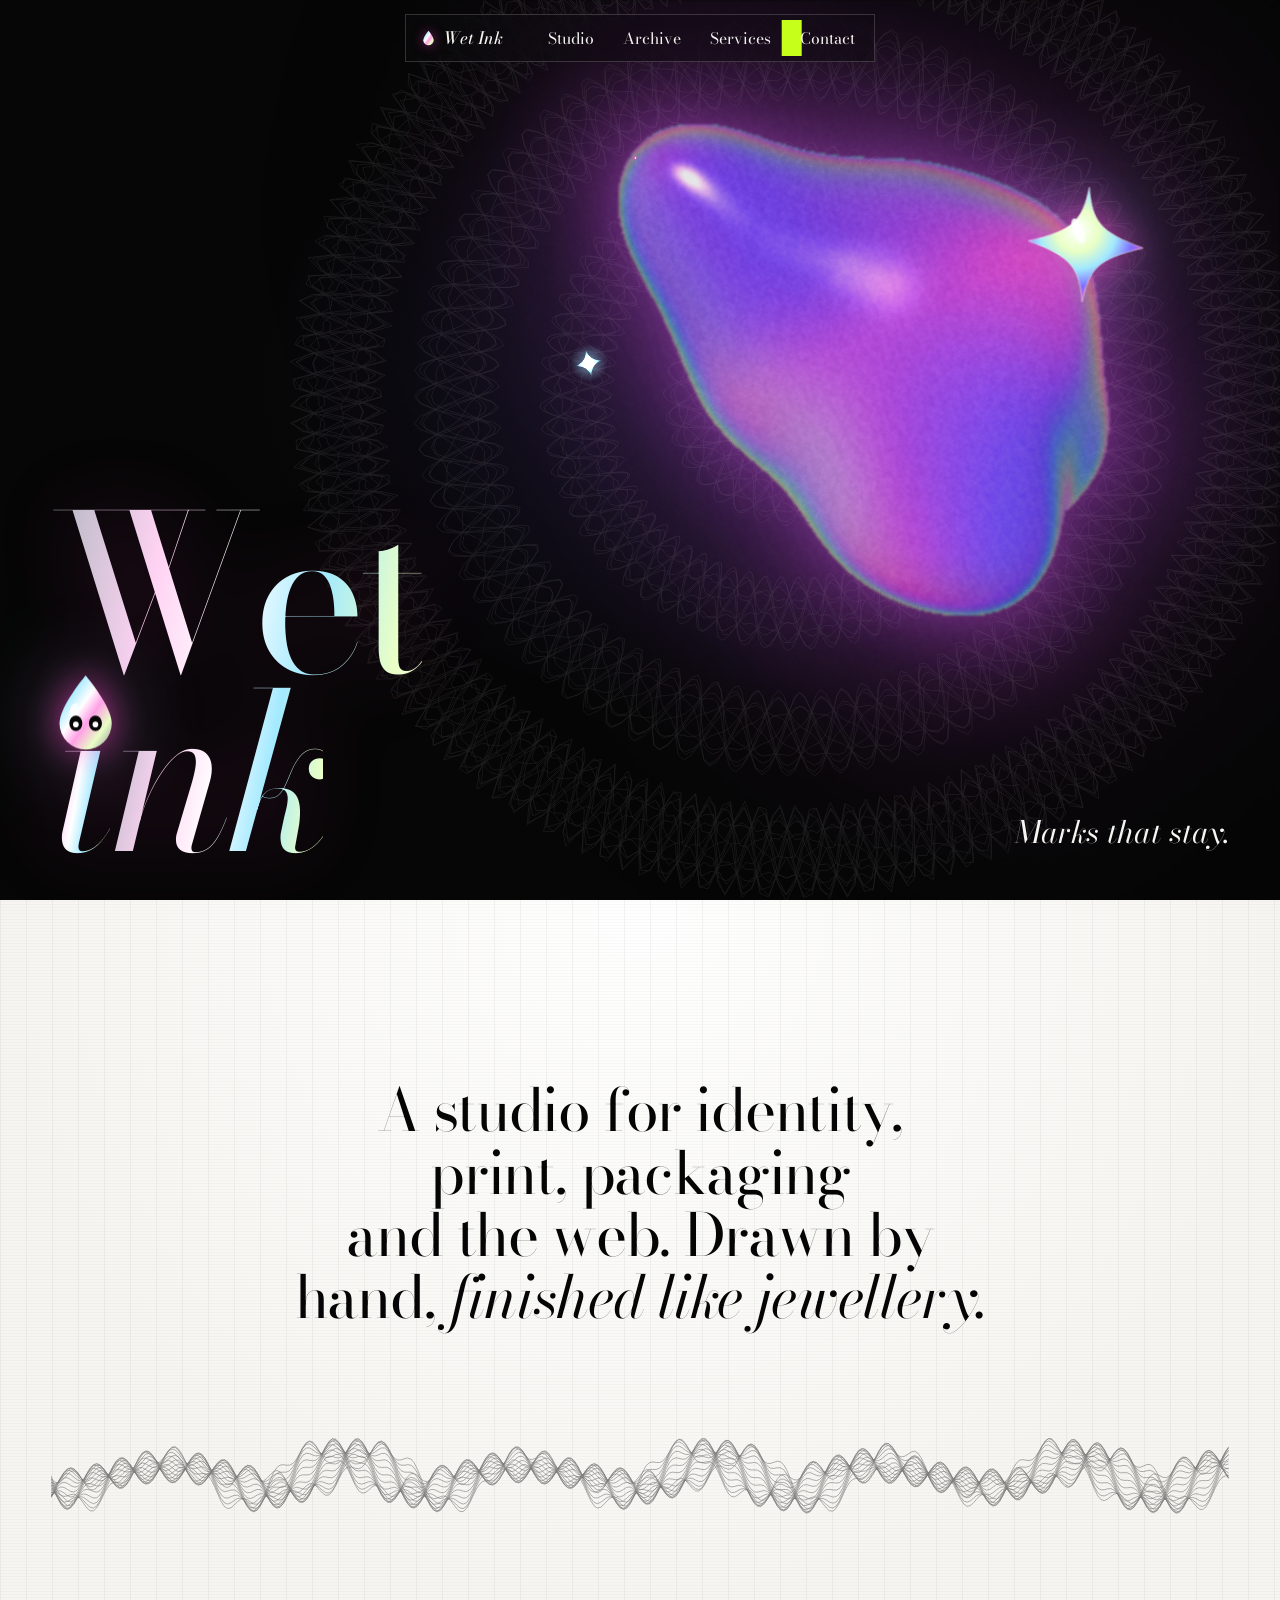
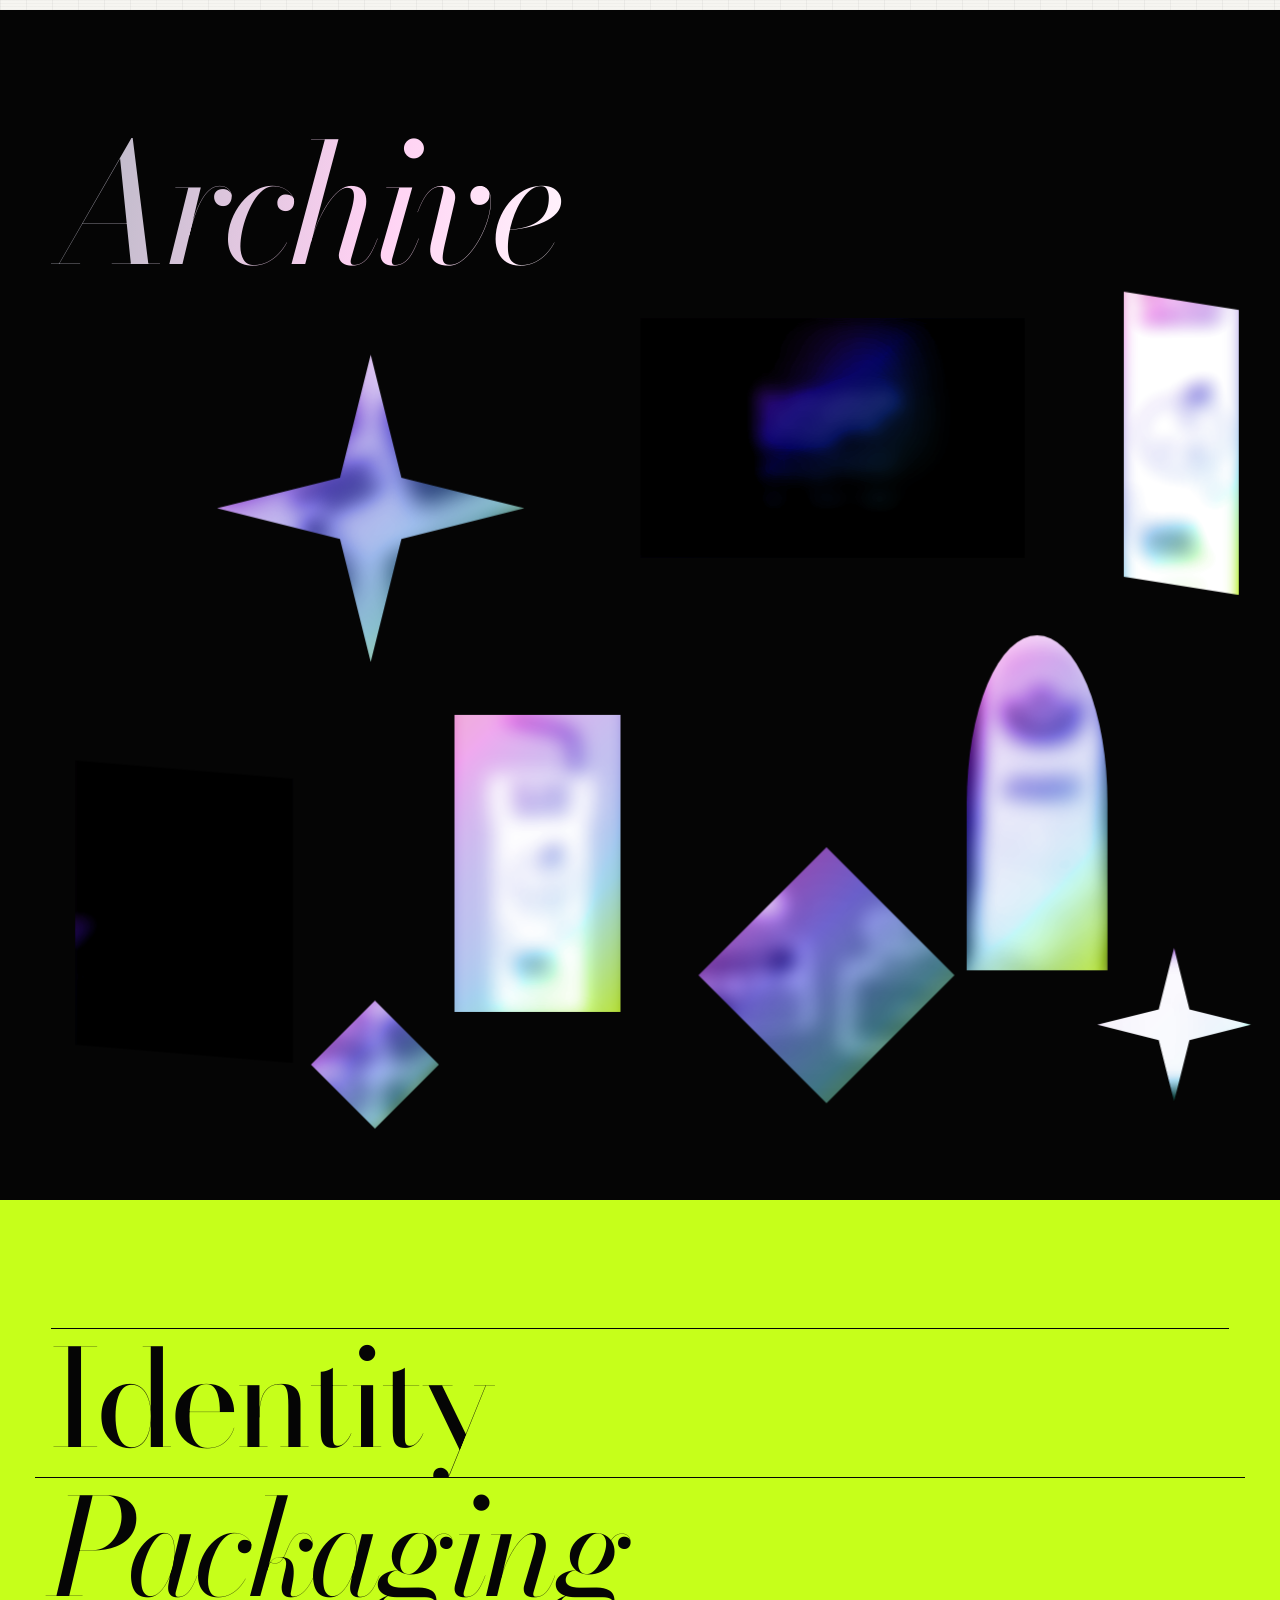
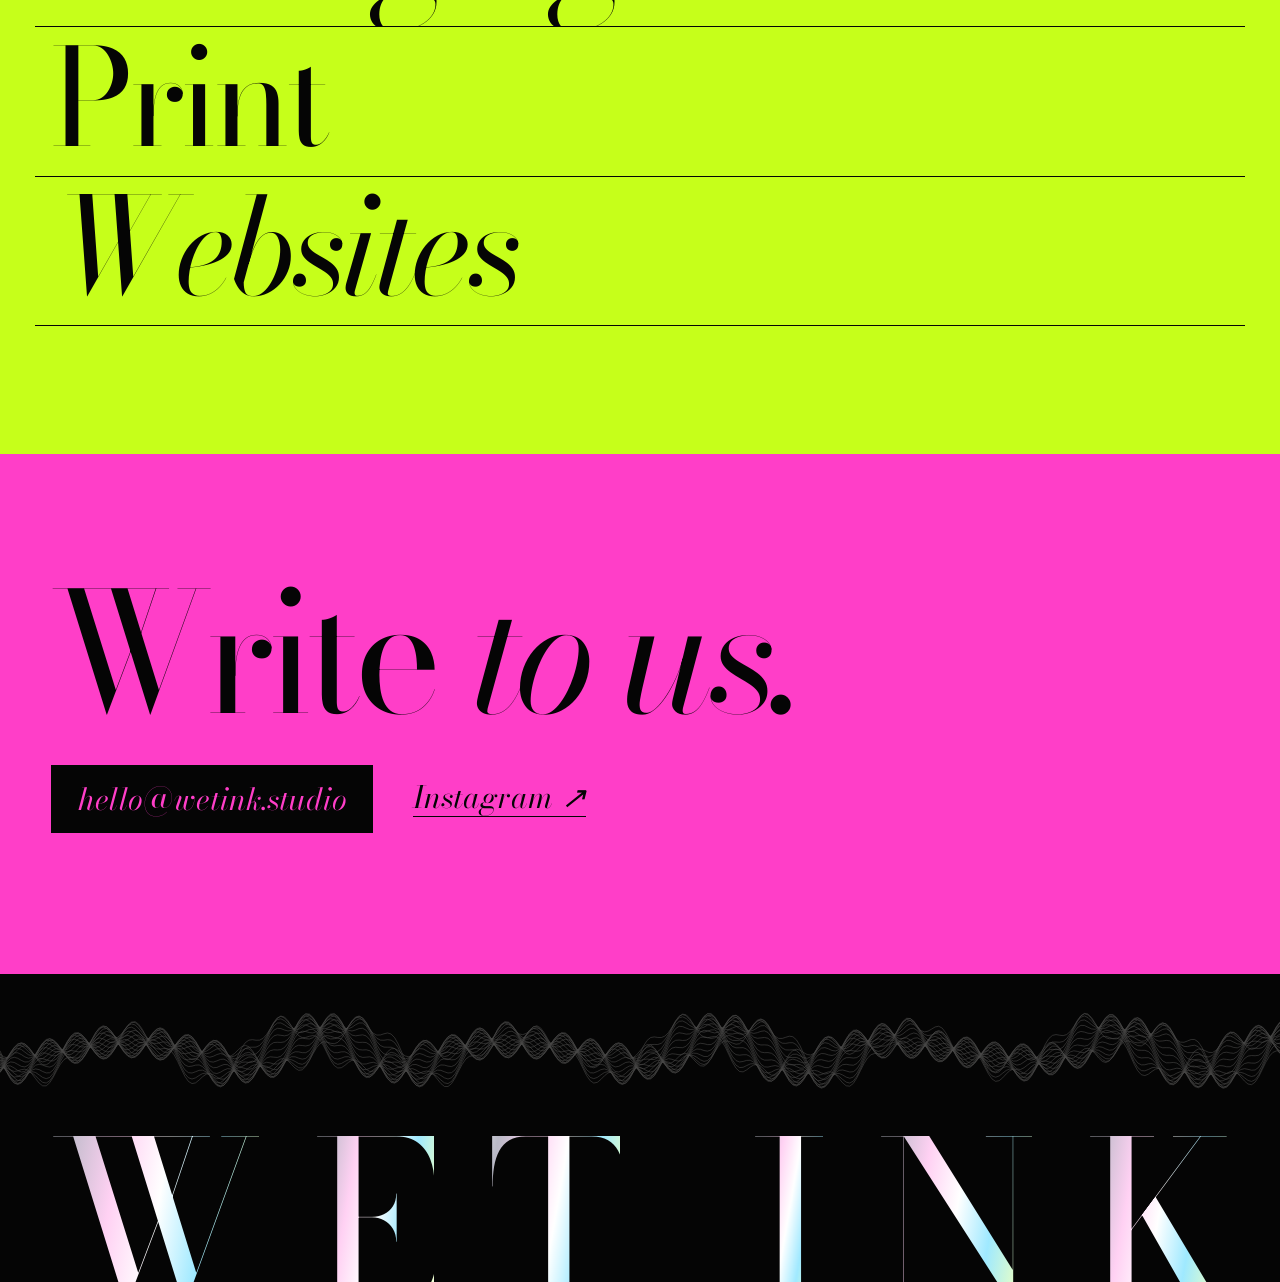
==== commit 8ef9c467: "Redesign: minimal luxury tech with engraved-paper details - Serif only (Bodoni Moda); remove all mic" ====
--- a/index.html
+++ b/index.html
@@ -4,226 +4,128 @@
 <meta charset="utf-8">
 <meta name="viewport" content="width=device-width, initial-scale=1, viewport-fit=cover">
 <title>Wet Ink Studio</title>
-<meta name="description" content="Wet Ink Studio: identity, packaging, print and websites for brands that want to be kept.">
-<meta name="theme-color" content="#0B0A0C">
+<meta name="description" content="Wet Ink Studio: identity, print, packaging and websites.">
+<meta name="theme-color" content="#050505">
 <link rel="preconnect" href="https://fonts.googleapis.com">
 <link rel="preconnect" href="https://fonts.gstatic.com" crossorigin>
-<link rel="stylesheet" href="https://fonts.googleapis.com/css2?family=Archivo:ital,wdth,wght@0,62..125,100..900;1,62..125,100..900&family=Instrument+Serif:ital@0;1&family=Fraunces:ital,opsz,wght@0,9..144,300..700;1,9..144,300..700&display=swap">
+<link rel="stylesheet" href="https://fonts.googleapis.com/css2?family=Bodoni+Moda:ital,opsz,wght@0,6..96,400..900;1,6..96,400..900&display=swap">
 <link rel="stylesheet" href="css/style.css">
 </head>
 <body>
 
-<!-- Floating glass capsule: content scrolls underneath it -->
 <header class="bar" id="bar" data-tone="dark">
   <div class="bar__glass">
     <a class="logo" href="#top" aria-label="Wet Ink Studio, back to top">
-      <svg class="blot--sm" viewBox="0 0 60 72" aria-hidden="true"><use href="#blot"/></svg>
-      <span class="logo__word">Wet Ink<sup>®</sup></span>
+      <svg class="blot--sm" viewBox="0 0 60 72" aria-hidden="true"><path d="M30 2C30 2 6 30 6 46a24 24 0 0 0 48 0C54 30 30 2 30 2Z" fill="url(#chrome)"/></svg>
+      <span class="logo__word">Wet Ink</span>
     </a>
     <nav class="nav" id="nav" aria-label="Main">
       <span class="nav__pill" id="navPill" aria-hidden="true"></span>
       <a href="#studio">Studio</a>
-      <a href="#archive">Work</a>
+      <a href="#archive">Archive</a>
       <a href="#services">Services</a>
       <a href="#contact">Contact</a>
     </nav>
-    <p class="avail"><span class="avail__dot" aria-hidden="true"></span>Available</p>
   </div>
 </header>
 
 <main id="top">
 
-  <!-- HERO: the object tunnel. One real product, repeated into a tunnel that drifts toward you. -->
+  <!-- HERO: an iridescent form over a turning guilloche, with chrome sparkles -->
   <section class="hero" id="stage" aria-label="Wet Ink Studio">
-    <canvas class="tunnel" id="tunnel" aria-hidden="true"></canvas>
-    <div class="hero__fade" aria-hidden="true"></div>
-
-    <div class="hero__top in in--1">
-      <p class="label hero__eyebrow">Wet Ink Studio — design for brands that want to be kept</p>
-      <div class="hud" aria-live="polite">
-        <p class="label">Scale <b id="hudScale">0.84</b></p>
-        <p class="label">Object <b id="hudIndex">01</b>/<span id="hudTotal">05</span> — <span id="hudName">Jus d'Art</span></p>
-        <button class="hud__next" id="nextObject" type="button">Next object <span aria-hidden="true">→</span></button>
-      </div>
-    </div>
+    <svg class="rosette" id="rosette" viewBox="-500 -500 1000 1000" aria-hidden="true"></svg>
+    <canvas class="blob" id="blob" aria-hidden="true"></canvas>
+    <svg class="star" id="star" viewBox="-100 -100 200 200" aria-hidden="true"><use href="#starShape"/></svg>
 
     <div class="hero__bottom">
       <!-- "ink" is set with a dotless ı: Blot sits where the dot would be -->
       <h1 class="mega" aria-label="Wet Ink Studio">
-        <span class="mega__line"><span class="mega__rise">wet</span></span>
-        <span class="mega__line"><span class="mega__rise mega__rise--2"><span class="tittle-host">ı<button class="mascot" id="mascot" type="button" aria-label="Blot, the studio mascot. Drag it around or tap it.">
+        <span class="mega__line"><span class="mega__rise chrome">Wet</span></span>
+        <span class="mega__line"><span class="mega__rise mega__rise--2"><span class="tittle-host chrome">ı<button class="mascot" id="mascot" type="button" aria-label="Blot, the studio mascot. Drag it around or tap it.">
           <svg class="blot" viewBox="0 0 60 72" aria-hidden="true">
-            <use href="#blot"/>
+            <path d="M30 2C30 2 6 30 6 46a24 24 0 0 0 48 0C54 30 30 2 30 2Z" fill="url(#chrome)"/>
+            <ellipse cx="19" cy="34" rx="3.4" ry="7" fill="#fff" opacity=".8" transform="rotate(20 19 34)"/>
             <g class="eyes">
-              <ellipse cx="21" cy="44" rx="6.2" ry="7.4" fill="#EDEAE3"/>
-              <ellipse cx="39" cy="44" rx="6.2" ry="7.4" fill="#EDEAE3"/>
-              <circle class="pupil" cx="21" cy="45" r="3.2" fill="#131214"/>
-              <circle class="pupil" cx="39" cy="45" r="3.2" fill="#131214"/>
+              <ellipse cx="21" cy="46" rx="6" ry="7.2" fill="#050505"/>
+              <ellipse cx="39" cy="46" rx="6" ry="7.2" fill="#050505"/>
+              <circle class="pupil" cx="21" cy="47" r="2.6" fill="#fff"/>
+              <circle class="pupil" cx="39" cy="47" r="2.6" fill="#fff"/>
             </g>
           </svg>
-        </button></span>nk</span><em class="mega__studio">studio</em></span>
+        </button></span><span class="chrome">nk</span></span></span>
       </h1>
-
-      <div class="hero__side">
-        <p class="statement in in--3">We build the marks, boxes and screens your brand is remembered by.</p>
-        <p class="hero__sub in in--3">Identity, packaging, print and websites for companies that want to look considered and feel human.</p>
-        <div class="hero__ctas in in--4">
-          <a class="cta" href="#contact"><span>Start a project</span><span class="cta__disc" aria-hidden="true"><svg viewBox="0 0 24 24"><path d="M7 17 17 7M9 7h8v8" fill="none" stroke="currentColor" stroke-width="2" stroke-linecap="round" stroke-linejoin="round"/></svg></span></a>
-          <a class="textlink" href="#archive">See the work</a>
-        </div>
-        <p class="label hero__hint" id="heroHint">Move to steer · Press to drop ink · Throw Blot</p>
-      </div>
+      <p class="hero__line in in--3"><em>Marks that stay.</em></p>
     </div>
   </section>
 
-  <!-- STUDIO: a mixed-type lockup, then a plain-spoken paragraph for the people who sign the brief -->
-  <section class="studio" id="studio" aria-labelledby="studioTitle">
-    <h2 class="lockup reveal" id="studioTitle">
-      <span class="lockup__wide">Wet Ink<sup>®</sup></span>
-      <span class="lockup__thin">is a creative studio</span>
-      <span class="lockup__serif">(for brands that want to be kept)</span>
-    </h2>
-    <ul class="stack reveal" aria-label="What we make">
-      <li><a href="#services" class="s1">Identity</a></li>
-      <li><a href="#services" class="s2">Packaging</a></li>
-      <li><a href="#services" class="s3">Print &amp; Riso</a></li>
-      <li><a href="#services" class="s1">Websites</a></li>
-      <li><a href="#services" class="s4">Art direction</a></li>
-    </ul>
-    <div class="about">
-      <p class="label kicker reveal"><span>[ 01 ]</span> Studio</p>
-      <div class="about__text">
-        <p class="reveal">We are a small studio of designers, illustrators and developers. We draw by hand first, then build it properly: brand systems, packaging that survives a shelf, print that people pin up, and websites that load fast and say one thing clearly.</p>
-        <p class="reveal">Our clients range from consultancies and financial firms to food, fashion and print brands. Every project gets the same care, a fixed scope, a clear timeline and one person you can call.</p>
-      </div>
-    </div>
+  <!-- STUDIO: one sentence on laid paper -->
+  <section class="studio" id="studio" aria-label="Studio">
+    <p class="studio__line reveal">A studio for identity, print, packaging and&nbsp;the&nbsp;web. Drawn by hand, <em>finished like jewellery.</em></p>
+    <svg class="gband" data-gband aria-hidden="true"></svg>
   </section>
 
-  <!-- ARCHIVE WHEEL -->
-  <section class="archive" id="archive" aria-label="Selected work">
-    <div class="section-head section-head--light">
-      <div>
-        <p class="label kicker reveal"><span>[ 02 ]</span> Selected work</p>
-        <h2 class="h2 reveal">The archive</h2>
-      </div>
-      <p class="label reveal">Flick to spin · Tap the front piece to open it</p>
-    </div>
-    <div class="wheel" id="wheel" tabindex="0" role="group" aria-roledescription="carousel" aria-label="Archive. Left and right arrow keys turn it, Enter opens the front piece.">
-      <div class="wheel__ring" id="ring"></div>
-    </div>
-    <div class="wheel__controls">
-      <button class="round" id="prev" type="button" aria-label="Previous piece">←</button>
-      <button class="wheel__now" id="openFront" type="button">
-        <span class="wheel__count"><b id="archiveIndex">01</b>/<span id="archiveTotal">7</span></span>
-        <span class="wheel__name" id="archiveName">—</span>
-        <span class="wheel__kind" id="archiveKind"></span>
-        <span class="wheel__open">Open ↗</span>
-      </button>
-      <button class="round" id="next" type="button" aria-label="Next piece">→</button>
-    </div>
+  <!-- ARCHIVE: fragments of the work, out of focus until you come close -->
+  <section class="archive" id="archive" aria-labelledby="archiveTitle">
+    <h2 class="archive__title reveal" id="archiveTitle"><em>Archive</em></h2>
+    <div class="field" id="field" role="list" aria-label="Selected work. Focus a fragment and press Enter to open it."></div>
   </section>
 
-  <!-- TEAM: roles around one title, linked by a hand-drawn line. Drag a role and the line follows. -->
-  <section class="team" id="team" aria-labelledby="teamTitle">
-    <p class="label kicker reveal"><span>[ 03 ]</span> How we're built</p>
-    <div class="team__stage" id="teamStage">
-      <svg class="team__line" id="teamLine" aria-hidden="true"><path id="teamPath"/></svg>
-      <h2 class="team__title" id="teamTitle">Many hands,<br>one mark.</h2>
-      <ul class="roles" id="roles" aria-label="Disciplines in the studio">
-        <li class="role" data-x=".10" data-y=".22">Art direction</li>
-        <li class="role" data-x=".34" data-y=".08">Identity</li>
-        <li class="role" data-x=".62" data-y=".12">Packaging</li>
-        <li class="role" data-x=".86" data-y=".26">Illustration</li>
-        <li class="role" data-x=".90" data-y=".70">Riso print</li>
-        <li class="role" data-x=".66" data-y=".90">Web build</li>
-        <li class="role" data-x=".36" data-y=".86">Motion</li>
-        <li class="role" data-x=".09" data-y=".68">Strategy</li>
-      </ul>
-    </div>
-    <p class="label muted team__hint">Drag a role around the table</p>
+  <!-- SERVICES: four words on fluorescent green -->
+  <section class="services" id="services" aria-label="Services">
+    <ul class="rows">
+      <li class="row reveal"><h3 class="row__t">Identity</h3></li>
+      <li class="row reveal"><h3 class="row__t"><em>Packaging</em></h3></li>
+      <li class="row reveal"><h3 class="row__t">Print</h3></li>
+      <li class="row reveal"><h3 class="row__t"><em>Websites</em></h3></li>
+    </ul>
   </section>
 
-  <!-- SERVICES: editorial rows; ink floods each row from where you enter -->
-  <section class="services" id="services" aria-labelledby="servicesTitle">
-    <div class="section-head">
-      <div>
-        <p class="label kicker reveal"><span>[ 04 ]</span> Services</p>
-        <h2 class="h2 reveal" id="servicesTitle">What we make</h2>
-      </div>
-      <p class="label muted reveal">Fixed scopes · Clear timelines · One point of contact</p>
+  <!-- CONTACT: fluorescent pink -->
+  <section class="contact" id="contact" aria-labelledby="contactTitle">
+    <h2 class="contact__title reveal" id="contactTitle">Write <em>to us.</em></h2>
+    <div class="contact__actions reveal">
+      <button class="contact__mail" id="mail" type="button" aria-live="polite">hello@wetink.studio</button>
+      <a class="contact__ig" href="https://www.instagram.com/wetink.studio/" target="_blank" rel="noopener">Instagram ↗</a>
     </div>
-    <ol class="rows">
-      <li class="row reveal">
-        <span class="row__n label">01</span>
-        <h3 class="row__t">Identity</h3>
-        <p class="row__d">Names, marks, type systems and the guidelines that keep a brand consistent across every team and supplier.</p>
-        <p class="row__tags label">Logo · Type · Guidelines</p>
-      </li>
-      <li class="row reveal">
-        <span class="row__n label">02</span>
-        <h3 class="row__t">Packaging</h3>
-        <p class="row__d">Cartons, labels, boxes and sleeves that read from across a shop, print cleanly and feel right in the hand.</p>
-        <p class="row__tags label">Structure · Label · Production</p>
-      </li>
-      <li class="row reveal">
-        <span class="row__n label">03</span>
-        <h3 class="row__t">Print &amp; Riso</h3>
-        <p class="row__d">Reports, posters, postcards and editions, proofed by hand and produced with printers we trust.</p>
-        <p class="row__tags label">Editorial · Riso · Die-cut</p>
-      </li>
-      <li class="row reveal">
-        <span class="row__n label">04</span>
-        <h3 class="row__t">Websites</h3>
-        <p class="row__d">Fast, accessible sites with one or two interactions people remember. Designed and built in-house, in more than one language if you need it.</p>
-        <p class="row__tags label">Design · Build · Motion</p>
-      </li>
-    </ol>
-  </section>
-
-  <!-- CONTACT -->
-  <section class="contact" id="contact" aria-labelledby="contactTitle">
-    <p class="label kicker reveal"><span>[ 05 ]</span> Contact</p>
-    <h2 class="contact__title reveal" id="contactTitle"><span class="nw">Let's make</span> <span class="nw">something</span> <span class="nw">people <em class="serif">keep.</em></span></h2>
-    <div class="contact__actions reveal">
-      <button class="contact__mail" id="mail" type="button" aria-describedby="mailState">hello@wetink.studio</button>
-      <span class="contact__state label" id="mailState" role="status">Tap to copy</span>
-    </div>
-    <a class="contact__ig reveal" href="https://www.instagram.com/wetink.studio/" target="_blank" rel="noopener">@wetink.studio ↗</a>
   </section>
 </main>
 
 <footer class="foot" id="foot">
-  <div class="foot__meta label">
-    <span>Wet Ink Studio © 2026</span>
-    <span>Printed in black and Riso orange</span>
-    <a href="#top">Back to top ↑</a>
-  </div>
-  <p class="foot__word" id="footWord" aria-label="Wet Ink">
+  <svg class="gband gband--light" data-gband aria-hidden="true"></svg>
+  <p class="foot__word chrome-letters" id="footWord" aria-label="Wet Ink">
     <span>W</span><span>E</span><span>T</span><span class="sp"> </span><span>I</span><span>N</span><span>K</span>
   </p>
 </footer>
 
-<!-- Archive detail sheet: rises out of the piece you opened, drag it down to put it back -->
+<!-- Detail sheet: grows out of the fragment you opened, drag it down to put it back -->
 <div class="scrim" id="scrim" hidden></div>
 <section class="sheet" id="sheet" role="dialog" aria-modal="true" aria-labelledby="sheetTitle" hidden>
   <div class="sheet__handle" id="sheetHandle">
     <span class="sheet__grabber" aria-hidden="true"></span>
     <div class="sheet__head">
-      <div>
-        <p class="label sheet__meta" id="sheetMeta"></p>
-        <h2 class="sheet__title" id="sheetTitle"></h2>
-      </div>
-      <button class="round round--ink" id="sheetClose" type="button" aria-label="Close">✕</button>
+      <h2 class="sheet__title" id="sheetTitle"></h2>
+      <button class="round" id="sheetClose" type="button" aria-label="Close">✕</button>
     </div>
   </div>
   <div class="sheet__body" id="sheetBody"></div>
 </section>
 
-<!-- Shared symbol: the ink drop, used as logo and mascot -->
+<!-- Shared defs: the chrome gradient and the four-point star -->
 <svg width="0" height="0" style="position:absolute" aria-hidden="true">
-  <symbol id="blot" viewBox="0 0 60 72">
-    <path d="M30 2C30 2 6 30 6 46a24 24 0 0 0 48 0C54 30 30 2 30 2Z" fill="currentColor"/>
-    <ellipse cx="19" cy="38" rx="3.2" ry="6" fill="#fff" opacity=".35" transform="rotate(20 19 38)"/>
+  <defs>
+    <linearGradient id="chrome" x1="0" y1="0" x2="1" y2="1">
+      <stop offset="0" stop-color="#ffffff"/><stop offset=".22" stop-color="#9fe9ff"/><stop offset=".42" stop-color="#ffffff"/>
+      <stop offset=".58" stop-color="#ff9de6"/><stop offset=".78" stop-color="#e9ffc4"/><stop offset="1" stop-color="#8a8a96"/>
+    </linearGradient>
+    <radialGradient id="starFill" cx=".42" cy=".38" r=".75">
+      <stop offset="0" stop-color="#ffffff"/><stop offset=".25" stop-color="#e9ffc4"/><stop offset=".45" stop-color="#9fe9ff"/>
+      <stop offset=".65" stop-color="#7a6bff"/><stop offset=".85" stop-color="#ff3ec8"/><stop offset="1" stop-color="#ffd1f3"/>
+    </radialGradient>
+  </defs>
+  <symbol id="starShape" viewBox="-100 -100 200 200">
+    <path d="M0-96C8-40 22-22 96 0C22 22 8 40 0 96C-8 40-22 22-96 0C-22-22-8-40 0-96Z" fill="url(#starFill)"/>
+    <path d="M0-96C8-40 22-22 96 0C22 22 8 40 0 96C-8 40-22 22-96 0C-22-22-8-40 0-96Z" fill="none" stroke="#fff" stroke-opacity=".7" stroke-width="1.2"/>
+    <ellipse cx="-14" cy="-22" rx="9" ry="22" fill="#fff" opacity=".85" transform="rotate(-25 -14 -22)"/>
   </symbol>
 </svg>
 
--- a/css/style.css
+++ b/css/style.css
@@ -1,32 +1,21 @@
 /* Wet Ink Studio
-   Direction: object-led and editorial (objects as characters, huge condensed caps, a serif statement voice),
-   calm enough for a corporate buyer. Signature: the object tunnel in the hero. Two inks: black and Riso orange.
-   Grab-able things run on springs (js/main.js). */
-html, body { background: #0B0A0C; }
+   Direction: luxury tech on engraved paper. Serif only (Bodoni Moda), sharp corners, hairlines.
+   Grounds: black, laid white paper, fluorescent green, fluorescent pink. Chrome and iridescence for light.
+   Signature: an iridescent WebGL form over a turning guilloche rosette, with chrome sparkles. */
+html, body { background: #050505; }
 
 :root {
-  --bg: #0B0A0C;
-  --paper: #EDEAE3;        /* clean uncoated stock */
-  --ink: #131214;
-  --ink-2: #1E1D21;
-  --accent: #FF6A2B;       /* Riso orange: CTA disc, Blot, HUD values, one accent word */
-  --accent-deep: #B9440F;  /* small orange text on paper */
-  --muted: #6B665D;
-  --muted-dark: #8F8A80;
-  --line: rgba(19, 18, 20, .14);
-  --line-dark: rgba(237, 234, 227, .14);
-
-  --glass-light: rgba(242, 239, 232, .64);
-  --glass-light-edge: rgba(255, 255, 255, .55);
-  --glass-dark: rgba(26, 25, 29, .56);
-  --glass-dark-edge: rgba(255, 255, 255, .14);
-
-  --display: "Archivo", "Arial Narrow", "Helvetica Neue", Arial, sans-serif;
-  --body: "Archivo", "Helvetica Neue", Arial, sans-serif;
-  --label: "Archivo", "Arial Narrow", "Helvetica Neue", Arial, sans-serif;
-  --serif: "Instrument Serif", "Iowan Old Style", Georgia, serif;
-  --fraunces: "Fraunces", "Iowan Old Style", Georgia, serif;
-
+  --black: #050505;
+  --white: #F6F5F1;
+  --green: #C6FF1A;
+  --pink: #FF3EC8;
+  --hair-dark: rgba(246, 245, 241, .18);
+  --hair-light: rgba(5, 5, 5, .2);
+  --chrome: linear-gradient(100deg, #8a8a96 0%, #fff 16%, #b9b9c6 28%, #ffd1f3 40%, #fff 50%, #9fe9ff 60%, #e9ffc4 70%, #fff 82%, #8a8a96 100%);
+  --glass-dark: rgba(10, 10, 12, .5);
+  --glass-light: rgba(246, 245, 241, .55);
+
+  --serif: "Bodoni Moda", "Didot", "Bodoni 72", "Iowan Old Style", Georgia, serif;
   --gutter: clamp(1.25rem, 4vw, 4rem);
   --ease: cubic-bezier(.22, 1, .36, 1);
   --ease-out: cubic-bezier(.2, .8, .2, 1);
@@ -34,386 +23,246 @@
   color-scheme: dark;
 }
 
-*, *::before, *::after { box-sizing: border-box; }
+*, *::before, *::after { box-sizing: border-box; border-radius: 0; }
 html { -webkit-text-size-adjust: 100%; overflow-x: clip; }
 html.is-locked { overflow: hidden; }
 [hidden] { display: none !important; }
-body { margin: 0; color: var(--paper); font: 400 1.0625rem/1.5 var(--body); letter-spacing: -.005em; -webkit-font-smoothing: antialiased; -moz-osx-font-smoothing: grayscale; }
+body {
+  margin: 0; color: var(--white);
+  font: 400 1.125rem/1.5 var(--serif); font-optical-sizing: auto; letter-spacing: 0;
+  -webkit-font-smoothing: antialiased; -moz-osx-font-smoothing: grayscale;
+}
+/* film grain over everything */
 body::after {
-  content: ""; position: fixed; inset: 0; pointer-events: none; z-index: 90; opacity: .12; mix-blend-mode: soft-light;
-  background-image: url("data:image/svg+xml,%3Csvg xmlns='http://www.w3.org/2000/svg' width='160' height='160'%3E%3Cfilter id='n'%3E%3CfeTurbulence type='fractalNoise' baseFrequency='.85' numOctaves='2' stitchTiles='stitch'/%3E%3C/filter%3E%3Crect width='100%25' height='100%25' filter='url(%23n)'/%3E%3C/svg%3E");
+  content: ""; position: fixed; inset: 0; pointer-events: none; z-index: 95; opacity: .16; mix-blend-mode: overlay;
+  background-image: url("data:image/svg+xml,%3Csvg xmlns='http://www.w3.org/2000/svg' width='180' height='180'%3E%3Cfilter id='n'%3E%3CfeTurbulence type='fractalNoise' baseFrequency='.9' numOctaves='2' stitchTiles='stitch'/%3E%3C/filter%3E%3Crect width='100%25' height='100%25' filter='url(%23n)'/%3E%3C/svg%3E");
 }
 img, svg, canvas { max-width: 100%; }
 a { color: inherit; }
 button { font: inherit; color: inherit; }
-::selection { background: rgba(255, 106, 43, .35); color: inherit; }
-:focus-visible { outline: 2px solid var(--accent); outline-offset: 3px; border-radius: 4px; }
+em { font-style: italic; }
+::selection { background: var(--pink); color: var(--black); }
+:focus-visible { outline: 1px solid currentColor; outline-offset: 4px; }
 
 .ink-layer { position: fixed; inset: 0; width: 100%; height: 100%; z-index: 80; pointer-events: none; }
-.label { font-family: var(--label); font-stretch: 80%; font-weight: 600; font-size: .75rem; line-height: 1.3; letter-spacing: .08em; text-transform: uppercase; margin: 0; }
-.muted { color: var(--muted); }
-.serif, em.serif { font-family: var(--serif); font-style: italic; font-weight: 400; letter-spacing: -.01em; text-transform: none; }
+.sparkles { position: fixed; inset: 0; width: 100%; height: 100%; z-index: 82; pointer-events: none; }
+
+/* chrome text: the gradient sheen follows the pointer (--sheen set in JS) */
+.chrome {
+  background: var(--chrome); background-size: 220% 100%; background-position: var(--sheen, 50%) 0;
+  -webkit-background-clip: text; background-clip: text; color: transparent;
+}
 
 /* ---------- Entrances (rest state visible without JS) ---------- */
 @keyframes fadeUp { from { opacity: 0; transform: translateY(24px); } }
 @keyframes fadeDown { from { opacity: 0; transform: translateY(-16px); } }
 @keyframes fadeIn { from { opacity: 0; } }
 @keyframes rise { from { transform: translateY(105%); } }
-.js .in { animation: fadeUp .8s var(--ease) both; }
-.js .in--1 { animation-delay: .05s; } .js .in--3 { animation-delay: .45s; } .js .in--4 { animation-delay: .7s; }
+@keyframes bloom { from { opacity: 0; transform: scale(.92); filter: blur(30px); } }
+.js .in { animation: fadeUp .9s var(--ease) both; }
+.js .in--3 { animation-delay: .6s; }
 .js .bar__glass { animation: fadeDown .6s var(--ease) both; }
-.js .mega__rise { animation: rise 1.1s var(--ease) .15s both; }
-.js .mega__rise--2 { animation-delay: .27s; }
-.js .tunnel { animation: fadeIn .8s ease .1s both; }
-.js .reveal { opacity: 0; transform: translateY(28px); transition: opacity .8s var(--ease), transform .8s var(--ease); transition-delay: calc(var(--i, 0) * .1s); }
+.js .mega__rise { animation: rise 1.2s var(--ease) .15s both; }
+.js .mega__rise--2 { animation-delay: .28s; }
+.js .blob { animation: bloom 1.6s var(--ease) .05s both; }
+.js .rosette { animation: fadeIn 2s ease .2s both; }
+.js .reveal { opacity: 0; transform: translateY(28px); transition: opacity .9s var(--ease), transform .9s var(--ease); transition-delay: calc(var(--i, 0) * .1s); }
 .js .reveal.is-in { opacity: 1; transform: none; }
 
-/* ---------- Glass capsule header ---------- */
-.bar { position: fixed; left: 0; right: 0; top: 0; z-index: 100; padding: calc(.75rem + env(safe-area-inset-top, 0px)) var(--gutter) 0; display: flex; justify-content: center; pointer-events: none; }
+/* ---------- Navigation: a sharp glass bar ---------- */
+.bar { position: fixed; left: 0; right: 0; top: 0; z-index: 100; padding: calc(.9rem + env(safe-area-inset-top, 0px)) var(--gutter) 0; display: flex; justify-content: center; pointer-events: none; }
 .bar__glass {
-  pointer-events: auto; display: flex; align-items: center; gap: clamp(.5rem, 2vw, 1.5rem);
-  padding: .35rem .35rem .35rem 1rem; border-radius: 999px; color: var(--ink);
-  background: var(--glass-light); -webkit-backdrop-filter: blur(22px) saturate(170%); backdrop-filter: blur(22px) saturate(170%);
-  box-shadow: inset 0 1px 0 var(--glass-light-edge), 0 .5rem 1.75rem -.75rem rgba(19,18,20,.35), 0 0 0 .5px rgba(19,18,20,.12);
-  transition: background .45s var(--ease-out), color .45s var(--ease-out), box-shadow .45s var(--ease-out);
-}
-.bar[data-tone="dark"] .bar__glass { background: var(--glass-dark); color: var(--paper); box-shadow: inset 0 1px 0 var(--glass-dark-edge), 0 .5rem 2rem -.5rem rgba(0,0,0,.6), 0 0 0 .5px rgba(255,255,255,.08); }
-.logo { display: inline-flex; align-items: center; gap: .45rem; text-decoration: none; font: 800 1rem/1 var(--display); font-stretch: 112%; letter-spacing: -.02em; white-space: nowrap; }
-.logo sup { font-size: .5em; font-weight: 500; }
-.blot--sm { width: 15px; height: 18px; color: var(--accent); flex: none; }
+  pointer-events: auto; display: flex; align-items: center; gap: clamp(.75rem, 2.4vw, 2rem);
+  padding: .3rem .3rem .3rem 1rem; color: var(--white);
+  background: var(--glass-dark); -webkit-backdrop-filter: blur(20px) saturate(160%); backdrop-filter: blur(20px) saturate(160%);
+  border: 1px solid var(--hair-dark);
+  transition: background .45s var(--ease-out), color .45s var(--ease-out), border-color .45s var(--ease-out);
+}
+.bar[data-tone="light"] .bar__glass { background: var(--glass-light); color: var(--black); border-color: var(--hair-light); }
+.logo { display: inline-flex; align-items: center; gap: .5rem; text-decoration: none; font: italic 500 1.05rem/1 var(--serif); white-space: nowrap; }
+.blot--sm { width: 13px; height: 16px; flex: none; filter: drop-shadow(0 0 6px rgba(255,62,200,.5)); }
 .nav { position: relative; display: flex; }
-.nav a { position: relative; z-index: 1; text-decoration: none; font: 600 .78rem/1 var(--label); font-stretch: 80%; letter-spacing: .08em; text-transform: uppercase; padding: .75rem .95rem; border-radius: 999px; white-space: nowrap; transition: color .3s var(--ease-out), transform var(--press); }
-.nav a:active { transform: scale(.94); }
-.nav a.is-active { color: var(--paper); }
-.bar[data-tone="dark"] .nav a.is-active { color: var(--ink); }
-.nav__pill { position: absolute; left: 0; top: 0; height: 100%; width: 0; border-radius: 999px; background: var(--ink); will-change: transform, width; }
-.bar[data-tone="dark"] .nav__pill { background: var(--accent); }
-.avail { margin: 0 .55rem 0 0; display: flex; align-items: center; gap: .45rem; font: 600 .78rem/1 var(--label); font-stretch: 80%; letter-spacing: .08em; text-transform: uppercase; }
-.avail__dot { width: 7px; height: 7px; border-radius: 50%; background: var(--accent); box-shadow: 0 0 0 3px rgba(255,106,43,.22); }
-
-/* ---------- Hero: the object tunnel ---------- */
+.nav a { position: relative; z-index: 1; text-decoration: none; font: 400 .98rem/1 var(--serif); padding: .65rem .9rem; white-space: nowrap; transition: color .3s var(--ease-out); }
+.nav a.is-active { color: var(--black); }
+.nav__pill { position: absolute; left: 0; top: 0; height: 100%; width: 0; background: var(--green); will-change: transform, width; }
+.bar[data-tone="light"] .nav__pill { background: var(--black); }
+.bar[data-tone="light"] .nav a.is-active { color: var(--white); }
+
+/* ---------- Hero ---------- */
 .hero {
-  position: relative; height: 100vh; height: 100dvh; min-height: 640px; overflow: hidden; isolation: isolate; touch-action: pan-y;
-  display: flex; flex-direction: column; justify-content: space-between;
-  padding: calc(5.5rem + env(safe-area-inset-top, 0px)) var(--gutter) clamp(1.5rem, 3vw, 2.5rem);
-}
-.tunnel { position: absolute; inset: 0; width: 100%; height: 100%; z-index: 0; cursor: crosshair; }
-.hero__fade { position: absolute; inset: 0; z-index: 1; pointer-events: none;
-  background: linear-gradient(to top, var(--bg) 0%, rgba(11,10,12,.86) 26%, rgba(11,10,12,0) 58%),
-              linear-gradient(to right, rgba(11,10,12,.55) 0%, rgba(11,10,12,0) 45%),
-              radial-gradient(ellipse 70% 75% at 60% 42%, transparent 35%, rgba(11,10,12,.6) 78%, var(--bg) 100%); }
-@media (max-width: 720px) { .hero__fade { background: linear-gradient(to top, var(--bg) 0%, rgba(11,10,12,.9) 40%, rgba(11,10,12,0) 70%), radial-gradient(ellipse 90% 60% at 50% 30%, transparent 35%, var(--bg) 100%); } }
-.hero__top, .hero__bottom { position: relative; z-index: 10; }
-.hero__top { display: flex; justify-content: space-between; align-items: flex-start; gap: 1.5rem; pointer-events: none; }
-.hero__eyebrow { color: rgba(237,234,227,.6); max-width: 26ch; }
-.hud { display: grid; justify-items: end; gap: .45rem; text-align: right; color: rgba(237,234,227,.55); pointer-events: auto; }
-.hud b { color: var(--accent); font-weight: 600; font-variant-numeric: tabular-nums; }
-.hud__next {
-  margin-top: .35rem; display: inline-flex; gap: .5rem; align-items: center; cursor: pointer;
-  padding: .7rem 1rem; border-radius: 999px; border: 0; color: var(--paper);
-  background: var(--glass-dark); -webkit-backdrop-filter: blur(18px); backdrop-filter: blur(18px); box-shadow: inset 0 1px 0 var(--glass-dark-edge), 0 0 0 .5px rgba(255,255,255,.12);
-  font: 600 .75rem/1 var(--label); font-stretch: 80%; letter-spacing: .08em; text-transform: uppercase; transition: transform var(--press);
-}
-.hud__next:active { transform: scale(.95); }
-.hud__next span { color: var(--accent); }
-
-.hero__bottom { display: grid; grid-template-columns: minmax(0, 1fr) minmax(0, 23rem); align-items: end; gap: 2rem; pointer-events: none; }
+  position: relative; height: 100vh; height: 100dvh; min-height: 620px; overflow: hidden; isolation: isolate; touch-action: pan-y;
+  display: flex; flex-direction: column; justify-content: flex-end;
+  padding: 0 var(--gutter) clamp(1.5rem, 3vw, 2.5rem);
+  background: radial-gradient(ellipse 60% 55% at 62% 42%, rgba(122, 107, 255, .14), transparent 70%), var(--black);
+}
+.rosette { position: absolute; left: 62%; top: 44%; width: min(118vh, 100vw); height: min(118vh, 100vw); max-width: none; transform: translate(-50%, -50%); z-index: 0; color: var(--white); opacity: .1; pointer-events: none; }
+.rosette g { transform-origin: 0 0; }
+.rosette path { fill: none; stroke: currentColor; stroke-width: .7; vector-effect: non-scaling-stroke; }
+.blob { position: absolute; inset: 0; width: 100%; height: 100%; z-index: 1; cursor: crosshair; filter: blur(.8px) saturate(1.08); }
+.star { position: absolute; left: 0; top: 0; width: clamp(70px, 9vw, 140px); height: auto; z-index: 3; pointer-events: none; overflow: visible;
+  filter: drop-shadow(0 0 18px rgba(255, 62, 200, .55)) drop-shadow(0 0 40px rgba(159, 233, 255, .35)); will-change: transform; }
+.hero__bottom { position: relative; z-index: 10; display: flex; justify-content: space-between; align-items: flex-end; gap: 2rem; pointer-events: none; }
 .hero__bottom > * { pointer-events: auto; }
-.mega { margin: 0; font-family: var(--display); font-weight: 900; font-stretch: 125%; font-size: clamp(6rem, 20vw, 21rem); line-height: .78; letter-spacing: -.06em; color: var(--paper); justify-self: start; }
-.mega__line { display: block; overflow: hidden; padding-top: .12em; margin-top: -.12em; }
+.mega { margin: 0; font: 400 clamp(6rem, 17vw, 19rem)/.82 var(--serif); font-variation-settings: "opsz" 96; letter-spacing: -.045em; filter: drop-shadow(0 0 40px rgba(255, 62, 200, .18)); }
+.mega__line { display: block; overflow: hidden; padding: .12em .04em 0 0; margin-top: -.12em; }
 .mega__line:last-child { overflow: visible; }
 .mega__rise { display: inline-block; }
-.mega__studio { font: italic 400 .3em/1 var(--serif); letter-spacing: -.01em; color: var(--accent); margin-left: .14em; vertical-align: .6em; }
-
+.mega__line:last-child .mega__rise { font-style: italic; }
+.hero__line { margin: 0 0 .9rem; font: italic 400 clamp(1.4rem, 2.4vw, 2.3rem)/1 var(--serif); color: var(--white); }
+
+/* Blot replaces the dot of the dotless ı */
 .tittle-host { position: relative; display: inline-block; }
 .mascot {
-  position: absolute; left: 50%; bottom: 66%; width: .36em; height: .43em; margin-left: -.18em;
-  padding: 0; border: 0; background: none; cursor: grab; color: var(--accent); font: inherit;
+  position: absolute; left: 58%; bottom: 62%; width: .3em; height: .36em; margin-left: -.15em;
+  padding: 0; border: 0; background: none; cursor: grab; font: inherit;
   transform-origin: 50% 85%; touch-action: none; z-index: 85; -webkit-tap-highlight-color: transparent; will-change: transform;
 }
 .mascot:active { cursor: grabbing; }
-.mascot .blot { width: 100%; height: 100%; display: block; overflow: visible; filter: drop-shadow(0 .04em .08em rgba(0,0,0,.35)); pointer-events: none; }
-.mascot .eyes { transform-origin: 30px 44px; animation: blink 5s infinite; }
+.mascot .blot { width: 100%; height: 100%; display: block; overflow: visible; filter: drop-shadow(0 0 .08em rgba(255,62,200,.6)) drop-shadow(0 0 .2em rgba(159,233,255,.35)); pointer-events: none; }
+.mascot .eyes { transform-origin: 30px 46px; animation: blink 5s infinite; }
 @keyframes blink { 0%, 46%, 50%, 100% { transform: scaleY(1); } 48% { transform: scaleY(.08); } }
 
-.hero__side { position: relative; display: grid; gap: 1.1rem; padding-bottom: .6rem; }
-.hero__side::before { content: ""; position: absolute; inset: -4rem -3rem -2rem -3rem; z-index: -1; pointer-events: none; background: radial-gradient(closest-side, rgba(11,10,12,.85), rgba(11,10,12,0)); }
-.statement { margin: 0; font: 400 clamp(1.75rem, 2.5vw, 2.4rem)/1.04 var(--serif); letter-spacing: -.015em; color: var(--paper); text-wrap: balance; text-shadow: 0 2px 18px rgba(0,0,0,.42); }
-.hero__sub { margin: 0; font-size: .9375rem; line-height: 1.5; color: rgba(237,234,227,.66); max-width: 34ch; }
-.hero__ctas { display: flex; align-items: center; gap: 1.25rem; flex-wrap: wrap; margin-top: .3rem; }
-.cta { display: inline-flex; align-items: center; gap: .9rem; padding: .45rem .45rem .45rem 1.35rem; border-radius: 999px; background: var(--paper); color: var(--ink); text-decoration: none; font: 500 .9375rem/1 var(--body); transition: transform var(--press), gap .3s var(--ease-out); }
-.cta:hover { gap: 1.1rem; }
-.cta:active { transform: scale(.97); }
-.cta__disc { display: grid; place-items: center; width: 2.4rem; height: 2.4rem; border-radius: 50%; background: var(--accent); color: var(--ink); }
-.cta__disc svg { width: 1.05rem; height: 1.05rem; transition: transform .3s var(--ease-out); }
-.cta:hover .cta__disc svg { transform: rotate(45deg); }
-.textlink { position: relative; font: 500 .9375rem/1 var(--body); text-decoration: none; padding-block: .3rem; }
-.textlink::after { content: ""; position: absolute; left: 0; right: 0; bottom: 0; height: 1px; background: currentColor; transform: scaleX(.3); transform-origin: left; transition: transform .3s var(--ease-out); }
-.textlink:hover::after { transform: scaleX(1); }
-.hero__hint { color: rgba(237,234,227,.4); }
-
-/* ---------- Shared section bits ---------- */
-.kicker { color: var(--muted-dark); display: flex; gap: .75rem; margin-bottom: 1.5rem; }
-.kicker span { color: var(--accent); }
-.on-paper .kicker, .studio .kicker, .team .kicker, .services .kicker, .contact .kicker { color: var(--muted); }
-.studio .kicker span, .team .kicker span, .services .kicker span { color: var(--accent-deep); }
-.section-head { display: flex; justify-content: space-between; align-items: flex-end; gap: 1rem; flex-wrap: wrap; padding-bottom: 1.5rem; border-bottom: 1px solid var(--line); }
-.section-head--light { border-color: var(--line-dark); }
-.h2 { margin: 0; font-family: var(--display); font-weight: 800; font-stretch: 62%; text-transform: uppercase; font-size: clamp(3.5rem, 11vw, 10.5rem); line-height: .84; letter-spacing: -.02em; }
-
-/* ---------- Studio: mixed-type lockup + service stack + plain paragraph ---------- */
-.studio { background: var(--paper); color: var(--ink); padding: clamp(6rem, 11vw, 9rem) var(--gutter) clamp(5rem, 9vw, 8rem); border-radius: 2rem 2rem 0 0; position: relative; z-index: 2; text-align: center; }
-.lockup { margin: 0; display: grid; justify-items: center; gap: .1em; font-size: clamp(3rem, 10.5vw, 10rem); line-height: .86; }
-.lockup__wide { font: 900 1em/.86 var(--display); font-stretch: 125%; letter-spacing: -.055em; text-transform: uppercase; }
-.lockup__wide sup { font-size: .22em; vertical-align: 2.6em; letter-spacing: 0; }
-.lockup__thin { font: 300 1em/.86 var(--display); font-stretch: 62%; letter-spacing: -.02em; text-transform: uppercase; }
-.lockup__serif { font: italic 400 .3em/1.1 var(--serif); letter-spacing: -.01em; color: var(--accent-deep); margin-top: .35em; }
-.stack { list-style: none; margin: clamp(3rem, 6vw, 5rem) 0 0; padding: 0; display: grid; gap: .15rem; justify-items: center; font-size: clamp(1.25rem, 2.2vw, 1.9rem); line-height: 1.1; }
-.stack a { text-decoration: none; transition: color .2s; }
-.stack a:hover { color: var(--accent-deep); }
-.stack .s1 { font: 800 1em/1.1 var(--display); font-stretch: 125%; letter-spacing: -.03em; text-transform: uppercase; }
-.stack .s2 { font: 400 1.25em/1 var(--serif); }
-.stack .s3 { font: 500 1.05em/1.1 var(--display); font-stretch: 62%; text-transform: uppercase; letter-spacing: .02em; }
-.stack .s4 { font: italic 400 1.25em/1 var(--serif); }
-.about { display: grid; grid-template-columns: minmax(0, 1fr) minmax(0, 2fr); gap: 2rem; margin: clamp(4.5rem, 9vw, 8rem) auto 0; max-width: 78rem; text-align: left; padding-top: 1.5rem; border-top: 1px solid var(--line); }
-.about__text { display: grid; gap: 1.1rem; max-width: 44rem; }
-.about__text p { margin: 0; font: 400 clamp(1.15rem, 1.6vw, 1.4rem)/1.45 var(--body); letter-spacing: -.01em; }
-.about__text p:first-child::first-line { font-weight: 500; }
-/* ---------- Archive wheel ---------- */
-.archive { background: var(--ink); color: var(--paper); padding: 7rem var(--gutter) 5rem; overflow: hidden; }
-.wheel { height: clamp(400px, 52vw, 640px); perspective: 1600px; display: grid; place-items: center; cursor: grab; touch-action: pan-y; user-select: none; -webkit-user-select: none; }
-.wheel.is-dragging { cursor: grabbing; }
-.wheel__ring { position: relative; width: clamp(170px, 19vw, 270px); aspect-ratio: 3 / 4; max-width: 100%; transform-style: preserve-3d; will-change: transform; }
-.panel { position: absolute; inset: 0; margin: 0; border-radius: 8px; overflow: hidden; box-shadow: 0 0 0 1px rgba(232,227,214,.12); background: var(--paper); }
-.panel > * { pointer-events: none; }
-.panel > svg { display: block; width: 100%; height: 100%; }
-.panel.is-front { box-shadow: 0 0 0 1.5px var(--accent), 0 30px 60px -20px rgba(0,0,0,.8); }
-.panel > img { display: block; width: 100%; height: 100%; user-select: none; -webkit-user-drag: none; }
-.panel figcaption { position: absolute; left: 8px; bottom: 8px; padding: .3rem .5rem; border-radius: 999px; background: rgba(19,18,20,.72); color: var(--paper); font: 600 .62rem/1 var(--label); font-stretch: 80%; letter-spacing: .08em; text-transform: uppercase; }
-.wheel__controls { display: flex; justify-content: center; align-items: center; gap: .75rem; }
-.wheel__now {
-  display: flex; align-items: center; gap: .9rem; min-width: 0; max-width: 34rem; flex: 0 1 auto;
-  padding: .55rem .6rem .55rem 1.1rem; border-radius: 999px; border: 0; cursor: pointer; color: var(--paper);
-  background: var(--glass-dark); -webkit-backdrop-filter: blur(18px); backdrop-filter: blur(18px);
-  box-shadow: inset 0 1px 0 var(--glass-dark-edge), 0 0 0 .5px rgba(255,255,255,.1);
-  font: 600 .78rem/1 var(--label); font-stretch: 80%; letter-spacing: .07em; text-transform: uppercase; font-variant-numeric: tabular-nums;
-  transition: transform var(--press);
-}
-.wheel__now:active { transform: scale(.97); }
-.wheel__count { opacity: .55; }
-.wheel__count b { color: var(--accent); opacity: 1; }
-.wheel__name { white-space: nowrap; overflow: hidden; text-overflow: ellipsis; min-width: 0; }
-.wheel__kind { opacity: .55; white-space: nowrap; }
-.wheel__open { background: var(--accent); color: var(--ink); padding: .55rem .8rem; border-radius: 999px; white-space: nowrap; }
-.round {
-  width: 2.75rem; height: 2.75rem; flex: none; border-radius: 50%; border: 1px solid rgba(232,227,214,.3);
-  background: transparent; color: var(--paper); cursor: pointer; font-size: 1.05rem;
-  transition: transform var(--press), background .25s, border-color .25s;
-}
-.round:hover { background: rgba(232,227,214,.08); border-color: rgba(232,227,214,.6); }
-.round:active { transform: scale(.9); background: var(--accent); border-color: var(--accent); color: var(--ink); }
-.round--ink { color: var(--ink); border-color: var(--line); }
-.round--ink:hover { background: rgba(19,18,20,.06); border-color: var(--ink); }
-
-/* ---------- Detail sheet (archive) ---------- */
-.scrim { position: fixed; inset: 0; z-index: 190; background: rgba(10, 9, 11, .55); opacity: 0; }
+/* ---------- Guilloche bands (generated in JS) ---------- */
+.gband { display: block; width: 100%; height: clamp(56px, 7vw, 96px); color: var(--black); opacity: .5; }
+.gband path { fill: none; stroke: currentColor; stroke-width: .6; vector-effect: non-scaling-stroke; }
+.gband--light { color: var(--white); opacity: .28; }
+
+/* ---------- Studio: laid paper ---------- */
+.studio {
+  position: relative; color: var(--black); text-align: center;
+  padding: clamp(7rem, 14vw, 12rem) var(--gutter) clamp(4rem, 7vw, 6rem);
+  background:
+    repeating-linear-gradient(90deg, rgba(5,5,5,.045) 0 1px, transparent 1px 26px),   /* chain lines */
+    repeating-linear-gradient(0deg, rgba(5,5,5,.022) 0 1px, transparent 1px 3px),     /* laid lines */
+    radial-gradient(ellipse at 50% 0%, #fff, var(--white) 70%);
+}
+.studio__line { margin: 0 auto clamp(4rem, 8vw, 7rem); max-width: 21ch; font: 400 clamp(2rem, 4.6vw, 4.6rem)/1.06 var(--serif); font-variation-settings: "opsz" 72; letter-spacing: -.02em; text-wrap: balance; }
+.studio__line em { font-style: italic; }
+
+/* ---------- Archive: an abstract field of fragments ---------- */
+.archive { position: relative; background: var(--black); padding: clamp(6rem, 10vw, 8rem) 0 0; overflow: hidden; }
+.archive__title { margin: 0 var(--gutter); position: relative; z-index: 2; font: italic 400 clamp(4rem, 13vw, 13rem)/.8 var(--serif); letter-spacing: -.04em;
+  background: var(--chrome); background-size: 220% 100%; background-position: var(--sheen, 50%) 0; -webkit-background-clip: text; background-clip: text; color: transparent; }
+.field { position: relative; height: clamp(40rem, 82vw, 62rem); margin-top: -4rem; }
+.frag {
+  --f: 0;                           /* focus 0..1, driven by a spring per fragment */
+  position: absolute; left: 0; top: 0; padding: 0; border: 0; background: none; cursor: pointer;
+  will-change: transform; -webkit-tap-highlight-color: transparent;
+}
+.frag__cut { position: relative; display: block; width: 100%; height: 100%; overflow: hidden; background: #111; }
+.frag__cut img { display: block; width: 100%; height: 100%; object-fit: cover; user-select: none; -webkit-user-drag: none;
+  filter: blur(calc((1 - var(--f)) * 9px)) grayscale(calc(1 - var(--f))) contrast(calc(1 + (1 - var(--f)) * .2)); transform: scale(calc(1.15 - var(--f) * .1)); }
+/* iridescent wash that lifts as the fragment comes into focus */
+.frag__cut::after { content: ""; position: absolute; inset: 0; pointer-events: none; mix-blend-mode: color; opacity: calc(.72 - var(--f) * .72);
+  background: linear-gradient(135deg, #ff3ec8, #7a6bff 40%, #9fe9ff 70%, #c6ff1a); }
+.frag__name { position: absolute; left: 0; top: calc(100% + .6rem); white-space: nowrap; font: italic 400 1.15rem/1 var(--serif); color: var(--white);
+  opacity: calc((var(--f) - .55) * 2.2); transform: translateY(calc((1 - var(--f)) * 8px)); pointer-events: none; }
+.frag:focus-visible { outline: 1px solid var(--green); outline-offset: 6px; }
+/* shapes */
+.frag--star .frag__cut { clip-path: polygon(50% 0, 60% 40%, 100% 50%, 60% 60%, 50% 100%, 40% 60%, 0 50%, 40% 40%); }
+.frag--diamond .frag__cut { clip-path: polygon(50% 0, 100% 50%, 50% 100%, 0 50%); }
+.frag--sliver .frag__cut { clip-path: polygon(0 0, 100% 6%, 100% 100%, 0 94%); }
+.frag--arch .frag__cut { clip-path: inset(0 round 50% 50% 0 0); }
+.frag--rect .frag__cut { box-shadow: inset 0 0 0 1px rgba(255,255,255,.15); }
+
+/* ---------- Detail sheet ---------- */
+.scrim { position: fixed; inset: 0; z-index: 190; background: rgba(5, 5, 5, .7); opacity: 0; }
 .sheet {
   position: fixed; left: 0; right: 0; bottom: 0; z-index: 200; margin-inline: auto;
-  width: min(100%, 76rem); height: calc(100svh - 1.5rem - env(safe-area-inset-top, 0px));
-  display: flex; flex-direction: column;
-  background: var(--paper); color: var(--ink); border-radius: 1.5rem 1.5rem 0 0;
-  box-shadow: 0 -1rem 4rem -1rem rgba(0,0,0,.5), inset 0 1px 0 rgba(255,255,255,.6);
+  width: min(100%, 78rem); height: calc(100svh - 1.25rem - env(safe-area-inset-top, 0px));
+  display: flex; flex-direction: column; background: var(--white); color: var(--black);
+  border-top: 1px solid rgba(255,255,255,.6); box-shadow: 0 -1rem 4rem -1rem rgba(0,0,0,.6);
   transform-origin: 0 0; will-change: transform;
 }
-.sheet__handle { flex: none; touch-action: none; cursor: grab; padding: .55rem var(--gutter) 1rem; user-select: none; -webkit-user-select: none; }
+.sheet__handle { flex: none; touch-action: none; cursor: grab; padding: .6rem var(--gutter) 1.25rem; user-select: none; -webkit-user-select: none; }
 .sheet__handle:active { cursor: grabbing; }
-.sheet__grabber { display: block; width: 2.6rem; height: .32rem; border-radius: 999px; background: rgba(19,18,20,.22); margin: 0 auto .9rem; }
+.sheet__grabber { display: block; width: 2.8rem; height: 2px; background: rgba(5,5,5,.3); margin: 0 auto 1rem; }
 .sheet__head { display: flex; justify-content: space-between; align-items: flex-start; gap: 1rem; }
-.sheet__meta { margin: 0 0 .35rem; color: var(--muted); }
-.sheet__title { margin: 0; font: 900 clamp(2rem, 5vw, 3.75rem)/.92 var(--display); font-stretch: 118%; letter-spacing: -.04em; }
+.sheet__title { margin: 0; font: italic 400 clamp(2.2rem, 5vw, 4rem)/.95 var(--serif); letter-spacing: -.02em; }
 .sheet__body { flex: 1; min-height: 0; overflow: auto; overscroll-behavior: contain; padding: 0 var(--gutter) 3rem; }
-.detail { display: grid; grid-template-columns: minmax(0, 2.3fr) minmax(0, 1fr); gap: 2rem; align-items: start; }
-.detail__aside { display: grid; gap: 1rem; position: sticky; top: 0; }
-.detail__aside p { margin: 0; max-width: 42ch; line-height: 1.5; }
-.detail__tags { display: flex; flex-wrap: wrap; gap: .4rem; }
-.detail__tags span { padding: .35rem .6rem; border-radius: 999px; border: 1px solid var(--line); }
-.detail__try { padding: .9rem 1rem; border-radius: .9rem; background: var(--ink); color: var(--paper); }
-.detail__try b { color: var(--accent); }
+.round { width: 2.75rem; height: 2.75rem; flex: none; border: 1px solid var(--hair-light); background: transparent; cursor: pointer; font-size: 1rem; transition: background .2s, color .2s; }
+.round:hover { background: var(--black); color: var(--white); }
+.detail { display: grid; grid-template-columns: minmax(0, 2.3fr) minmax(0, 1fr); gap: 2.5rem; align-items: start; }
+.detail__aside { display: grid; gap: 1.25rem; position: sticky; top: 0; }
+.detail__aside p { margin: 0; max-width: 40ch; line-height: 1.5; }
+.detail__try { font-style: italic; }
+.detail__link { justify-self: start; text-decoration: none; font: italic 400 1.25rem/1 var(--serif); padding-bottom: .25rem; border-bottom: 1px solid currentColor; }
 .detail__main { display: grid; gap: 1.25rem; min-width: 0; }
 .detail__gallery { display: grid; gap: 1rem; }
 .detail__gallery figure { margin: 0; display: grid; place-items: center; }
-.detail__gallery img { border-radius: .75rem; }
 .detail__gallery img { display: block; max-width: 100%; width: auto; height: auto; max-height: 80svh; }
-.detail__link { justify-self: start; display: inline-flex; align-items: center; gap: .4rem; padding: .85rem 1.2rem; border-radius: 999px; background: var(--accent); color: var(--ink); text-decoration: none; font: 600 .78rem/1 var(--label); font-stretch: 80%; letter-spacing: .07em; text-transform: uppercase; transition: transform var(--press); }
-.detail__link:active { transform: scale(.96); }
-.detail__cover { border-radius: .75rem; overflow: hidden; aspect-ratio: 4 / 5; max-width: 100%; }
-.detail__cover svg { display: block; width: 100%; height: 100%; }
-
-/* ---------- Browser frame + mock sites (sized in container units, so thumbnail and full view match) ---------- */
-.browser { border-radius: .6rem; overflow: hidden; background: #fff; box-shadow: 0 0 0 1px rgba(19,18,20,.12), 0 1.5rem 3rem -1.5rem rgba(19,18,20,.45); }
-.panel .browser { height: 100%; border-radius: 0; box-shadow: none; display: flex; flex-direction: column; }
-.browser__bar { display: flex; align-items: center; gap: 4px; padding: 7px 9px; background: #EDEAE3; border-bottom: 1px solid rgba(0,0,0,.08); }
-.browser__bar i { width: 7px; height: 7px; border-radius: 50%; background: #CFC9BD; }
-.browser__bar span { margin: 0 auto; padding: 2px 10px; border-radius: 6px; background: rgba(255,255,255,.75); font: 500 10px/1.3 var(--body); color: #6B655A; }
-.site { container-type: inline-size; position: relative; overflow: hidden; }
-.panel .site { flex: 1; }
-.site button { cursor: pointer; }
-.site * { margin: 0; }
-.ws-nav { display: flex; align-items: center; gap: 3.2cqw; padding: 2.6cqw 4cqw; font-size: 1.9cqw; }
-.ws-nav b { margin-right: auto; }
-
-/* Screenshots inside a browser frame */
+.detail__gallery.is-screens img { max-height: none; width: 100%; }
+
+/* browser frame for website screenshots */
+.browser { overflow: hidden; background: #fff; box-shadow: 0 0 0 1px rgba(5,5,5,.14), 0 1.5rem 3rem -1.5rem rgba(5,5,5,.45); }
+.browser__bar { display: flex; align-items: center; gap: 4px; padding: 7px 9px; background: #EDECE8; border-bottom: 1px solid rgba(0,0,0,.08); }
+.browser__bar i { width: 7px; height: 7px; border-radius: 50%; background: #CFCBC3; }
+.browser__bar span { margin: 0 auto; padding: 2px 10px; background: rgba(255,255,255,.8); font: 400 11px/1.3 var(--serif); color: #555; }
 .browser .shot { display: block; width: 100%; height: auto; }
-.panel .browser .shot { flex: 1; min-height: 0; height: 100%; object-fit: cover; object-position: 50% 0; background: #0B0F1A; }
-.detail__gallery.is-screens img { max-height: none; border-radius: 0; width: 100%; }
 
 /* Quiet Luxury / Loud Feet: socks on a line */
-.socks { background: #000; display: grid; place-items: center; border-radius: .75rem; padding: 1rem; }
-.panel .socks { height: 100%; border-radius: 0; padding: 0; }
+.socks { background: #000; display: grid; place-items: center; padding: 1rem; }
 .socks__scene { position: relative; width: min(100%, 30rem); aspect-ratio: 970 / 1254; max-width: 100%; background: center / 100% 100% no-repeat; touch-action: none; user-select: none; -webkit-user-select: none; }
-.panel .socks__scene { width: auto; height: 100%; }
 .sock { position: absolute; height: auto; cursor: grab; will-change: transform; -webkit-user-drag: none; }
 .sock.is-grabbed { cursor: grabbing; }
-.sock:focus-visible { outline: 2px solid var(--accent); outline-offset: 6px; border-radius: 8px; }
-
-/* Atlas: type foundry with a live variable-font tester */
-.ws-atlas { background: #FBFAF7; color: #111; font-family: var(--body); }
-.ws-atlas .ws-nav b { font: 800 2.4cqw/1 var(--display); font-stretch: 125%; }
-.ws-specimen { padding: 4cqw 4cqw 2cqw; font-family: var(--display); font-size: var(--size, 16cqw); font-weight: var(--wght, 800); font-stretch: var(--wdth, 100%); line-height: .9; letter-spacing: -.03em; outline: none; overflow-wrap: anywhere; }
-.ws-specimen:focus { background: rgba(255,106,43,.08); }
-.ws-axes { display: grid; grid-template-columns: repeat(3, 1fr); gap: 3cqw; padding: 2cqw 4cqw 5cqw; border-top: 1px solid #e5e2db; font: 600 1.6cqw/1.2 var(--label); font-stretch: 80%; letter-spacing: .06em; text-transform: uppercase; }
-.ws-axes label { display: grid; gap: 1cqw; }
-.ws-axes output { color: var(--accent-deep); font-variant-numeric: tabular-nums; }
-.ws-axes input { width: 100%; accent-color: #111; }
-.ws-glyphs { display: grid; grid-template-columns: repeat(8, 1fr); border-top: 1px solid #e5e2db; }
-.ws-glyphs span { display: grid; place-items: center; aspect-ratio: 1; font: 700 4.4cqw/1 var(--display); border-right: 1px solid #e5e2db; transition: background .2s, color .2s; }
-.ws-glyphs span:hover { background: #111; color: #FBFAF7; }
-
-/* Halo: calm clinic booking */
-.ws-halo { background: #EEF0EA; color: #23302A; font-family: var(--body); }
-.ws-halo .ws-nav b { font: 500 2.6cqw/1 var(--fraunces); font-style: italic; }
-.ws-halo h3 { padding: 5cqw 4cqw 3cqw; font: 300 6.4cqw/1.02 var(--fraunces); letter-spacing: -.02em; }
-.ws-book { margin: 0 4cqw 5cqw; padding: 3cqw; border-radius: 2.4cqw; background: #fff; display: grid; gap: 2.4cqw; box-shadow: 0 1cqw 4cqw -2cqw rgba(35,48,42,.3); }
-.ws-row { display: flex; gap: 1.2cqw; flex-wrap: wrap; }
-.ws-chip { border: 1px solid #D5DBD2; background: none; border-radius: 999px; padding: 1.4cqw 2.4cqw; font-size: 1.8cqw; transition: background .25s, color .25s, border-color .25s, transform var(--press); }
-.ws-chip:active { transform: scale(.95); }
-.ws-chip.is-on { background: #23302A; border-color: #23302A; color: #EEF0EA; }
-.ws-cta { justify-self: start; border: 0; border-radius: 999px; padding: 1.8cqw 3.4cqw; background: #8FA58A; color: #fff; font-size: 1.9cqw; font-weight: 600; transition: transform var(--press); }
-.ws-cta:active { transform: scale(.96); }
-.ws-confirm { font-size: 1.8cqw; color: #5D7458; min-height: 2.4cqw; }
-
-/* ---------- Archive overrides ---------- */
-.archive { background: var(--bg); padding: clamp(5rem, 9vw, 7rem) var(--gutter); border-radius: 2rem 2rem 0 0; margin-top: -2rem; position: relative; z-index: 3; }
-
-/* ---------- Team: roles on a hand-drawn line ---------- */
-.team { overflow: clip; background: var(--paper); color: var(--ink); padding: clamp(5rem, 9vw, 7rem) var(--gutter) clamp(4rem, 7vw, 6rem); border-radius: 2rem 2rem 0 0; margin-top: -2rem; position: relative; z-index: 4; }
-.team__stage { position: relative; height: clamp(30rem, 52vw, 44rem); touch-action: pan-y; }
-.team__line { position: absolute; inset: 0; width: 100%; height: 100%; overflow: visible; pointer-events: none; }
-.team__line path { fill: none; stroke: var(--ink); stroke-width: 1.4; stroke-linecap: round; stroke-linejoin: round; }
-.team__title { position: absolute; left: 50%; top: 50%; transform: translate(-50%, -50%); margin: 0; text-align: center; white-space: nowrap; font: 800 clamp(3rem, 9vw, 8.5rem)/.86 var(--display); font-stretch: 62%; letter-spacing: -.015em; text-transform: uppercase; pointer-events: none; }
-.roles { list-style: none; margin: 0; padding: 0; }
-.role {
-  position: absolute; left: 0; top: 0; display: inline-flex; align-items: center; gap: .55rem; white-space: nowrap;
-  padding: .55rem .95rem .55rem .55rem; border-radius: 999px; background: var(--paper); border: 1.4px solid var(--ink);
-  font: 600 .78rem/1 var(--label); font-stretch: 80%; letter-spacing: .08em; text-transform: uppercase;
-  cursor: grab; touch-action: none; user-select: none; -webkit-user-select: none; will-change: transform;
-  box-shadow: 0 4px 14px rgba(19,18,20,.08); transition: background .2s, color .2s;
-}
-.role::before { content: ""; width: 1.5rem; height: 1.5rem; border-radius: 50%; background: var(--ink); box-shadow: inset 0 0 0 .38rem var(--ink), inset 0 0 0 1rem var(--accent); }
-.role.is-grabbed { cursor: grabbing; background: var(--ink); color: var(--paper); }
-.role:focus-visible { outline-offset: 4px; }
-.team__hint { text-align: center; margin-top: 1rem; }
-
-/* ---------- Services ---------- */
-.services { background: var(--paper); color: var(--ink); padding: clamp(4rem, 7vw, 6rem) var(--gutter) clamp(6rem, 10vw, 8rem); position: relative; z-index: 4; }
-.services .section-head { border-color: var(--line); }
-.rows { list-style: none; margin: 0; padding: 0; }
-.row {
-  position: relative; isolation: isolate; overflow: hidden;
-  display: grid; grid-template-columns: 5rem minmax(0, 1.1fr) minmax(0, 1fr); grid-template-areas: "n t d" "n t g"; column-gap: 2rem; row-gap: .75rem; align-items: start;
-  padding: 1.9rem 1.25rem; margin: 0 -1.25rem; border-bottom: 1px solid var(--line); transition: color .4s var(--ease-out);
-}
-.row::before { content: ""; position: absolute; inset: 0; z-index: -1; background: var(--ink); clip-path: circle(0px at var(--x, 50%) var(--y, 50%)); transition: clip-path .6s var(--ease-out); }
+.sock:focus-visible { outline: 1px solid var(--pink); outline-offset: 6px; }
+
+/* ---------- Services: fluorescent green ---------- */
+.services { background: var(--green); color: var(--black); padding: clamp(6rem, 10vw, 9rem) var(--gutter); }
+.rows { list-style: none; margin: 0; padding: 0; border-top: 1px solid var(--black); }
+.row { position: relative; isolation: isolate; overflow: hidden; padding: .4rem 1rem .9rem; margin: 0 -1rem; border-bottom: 1px solid var(--black); transition: color .4s var(--ease-out); }
+.row::before { content: ""; position: absolute; inset: 0; z-index: -1; background: var(--black); clip-path: circle(0px at var(--x, 50%) var(--y, 50%)); transition: clip-path .6s var(--ease-out); }
 .row.is-wet::before { clip-path: circle(150% at var(--x, 50%) var(--y, 50%)); }
-.row.is-wet { color: var(--paper); }
-.row__n { grid-area: n; color: var(--muted); padding-top: .7rem; transition: color .4s var(--ease-out); }
-.row.is-wet .row__n { color: var(--accent); }
-.row__t { grid-area: t; margin: 0; font: 800 clamp(2.6rem, 6vw, 5.5rem)/.86 var(--display); font-stretch: 62%; letter-spacing: -.01em; text-transform: uppercase; transition: transform .5s var(--ease); }
-.row.is-wet .row__t { transform: translateX(.6rem); }
-.row__d { grid-area: d; margin: 0; max-width: 36ch; line-height: 1.5; padding-top: .35rem; }
-.row__tags { grid-area: g; opacity: .55; }
-
-/* ---------- Contact ---------- */
-.contact { background: var(--bg); color: var(--paper); padding: clamp(6rem, 10vw, 8rem) var(--gutter) clamp(6rem, 10vw, 8rem); display: grid; justify-items: start; gap: 1.25rem; border-radius: 2rem 2rem 0 0; margin-top: -2rem; position: relative; z-index: 5; }
-.contact .kicker { color: var(--muted-dark); }
-.contact__title { margin: 0 0 1.25rem; font: 800 clamp(3.5rem, 11vw, 11rem)/.84 var(--display); font-stretch: 62%; letter-spacing: -.015em; text-transform: uppercase; }
-.contact__title .nw { display: block; white-space: nowrap; }
-.contact__title em { color: var(--accent); font-size: 1.02em; }
-.contact__actions { display: flex; align-items: center; gap: 1rem 1.5rem; flex-wrap: wrap; }
-.contact__mail { display: inline-flex; align-items: center; padding: 1.1rem 1.6rem; border-radius: 999px; border: 0; cursor: pointer; background: var(--paper); color: var(--ink); font: 600 clamp(1.05rem, 2.2vw, 1.6rem)/1 var(--display); letter-spacing: -.02em; transition: transform var(--press); }
-.contact__mail:active { transform: scale(.97); }
-.contact__state { color: var(--muted-dark); }
-.contact__state.is-done { color: var(--accent); }
-.contact__ig { font: 600 clamp(1.05rem, 2.2vw, 1.6rem)/1 var(--display); letter-spacing: -.02em; color: var(--accent); text-decoration: none; border-bottom: 2px solid transparent; transition: border-color .25s; }
-.contact__ig:hover { border-color: currentColor; }
+.row.is-wet { color: var(--green); }
+.row__t { margin: 0; font: 400 clamp(3.25rem, 10.5vw, 10.5rem)/.95 var(--serif); font-variation-settings: "opsz" 96; letter-spacing: -.04em; transition: transform .6s var(--ease); }
+.row.is-wet .row__t { transform: translateX(1.5rem); }
+
+/* ---------- Contact: fluorescent pink ---------- */
+.contact { background: var(--pink); color: var(--black); padding: clamp(6rem, 10vw, 9rem) var(--gutter) clamp(6rem, 11vw, 10rem); display: grid; justify-items: start; gap: 2.5rem; }
+.contact__title { margin: 0; font: 400 clamp(4rem, 13vw, 13rem)/.86 var(--serif); font-variation-settings: "opsz" 96; letter-spacing: -.045em; }
+.contact__actions { display: flex; align-items: center; gap: 1.25rem 2.5rem; flex-wrap: wrap; }
+.contact__mail { padding: 1.1rem 1.6rem; border: 1px solid var(--black); background: var(--black); color: var(--pink); cursor: pointer; font: italic 400 clamp(1.2rem, 2.4vw, 1.9rem)/1 var(--serif); transition: background .25s, color .25s, transform var(--press); }
+.contact__mail:hover { background: transparent; color: var(--black); }
+.contact__mail:active { transform: scale(.98); }
+.contact__ig { font: italic 400 clamp(1.2rem, 2.4vw, 1.9rem)/1 var(--serif); text-decoration: none; border-bottom: 1px solid currentColor; padding-bottom: .2rem; }
 
 /* ---------- Footer ---------- */
-.foot { background: var(--bg); color: var(--paper); padding: 1.6rem var(--gutter) 0; overflow: hidden; border-top: 1px solid var(--line-dark); }
-.foot__meta { display: flex; justify-content: space-between; gap: .75rem 1.5rem; flex-wrap: wrap; color: var(--muted-dark); }
-.foot__meta a { text-decoration: none; }
-.foot__meta a:hover { color: var(--accent); }
-.foot__word { margin: 4vw 0 -2.2vw; display: flex; justify-content: space-between; font-family: var(--display); font-weight: 900; font-stretch: 125%; font-size: 17.5vw; line-height: .8; letter-spacing: -.05em; }
-.foot__word span { display: inline-block; position: relative; will-change: transform; transition: color .3s var(--ease-out); }
-.foot__word span.is-up { color: var(--accent); }
+.foot { background: var(--black); color: var(--white); padding: 2rem 0 0; overflow: hidden; }
+.foot__word { margin: 3vw var(--gutter) -2.4vw; display: flex; justify-content: space-between; font: 400 17.5vw/.8 var(--serif); font-variation-settings: "opsz" 96; letter-spacing: -.04em; }
+.foot__word span { display: inline-block; position: relative; will-change: transform;
+  background: var(--chrome); background-size: 220% 100%; background-position: var(--sheen, 50%) 0; -webkit-background-clip: text; background-clip: text; color: transparent; }
 .foot__word span.sp { width: .1em; }
 
 /* ---------- Responsive ---------- */
 @media (max-width: 980px) {
-  .hero__bottom { grid-template-columns: minmax(0, 1fr); }
-  .hero__side { max-width: 30rem; }
-  .about { grid-template-columns: minmax(0, 1fr); }
-  .row { grid-template-columns: 3rem minmax(0, 1fr); grid-template-areas: "n t" "n d" "n g"; }
   .detail { grid-template-columns: minmax(0, 1fr); }
   .detail__aside { position: static; }
 }
 @media (max-width: 720px) {
-  body { font-size: 1rem; }
-  .logo__word, .avail { display: none; }
-  .bar__glass { padding-left: .85rem; gap: .35rem; }
-  .nav a { padding: .7rem .6rem; font-size: .72rem; letter-spacing: .05em; }
-  .hero { min-height: 640px; padding-top: calc(5rem + env(safe-area-inset-top, 0px)); }
-  .hud p { display: none; }
-  .hud p:first-child { display: block; }
-  .hero__eyebrow { display: none; }
-  .hero__top { justify-content: flex-end; }
+  body { font-size: 1.0625rem; }
+  .logo__word { display: none; }
+  .bar__glass { padding-left: .8rem; gap: .4rem; }
+  .nav a { padding: .65rem .55rem; font-size: .92rem; }
+  .hero__bottom { flex-direction: column; align-items: flex-start; gap: 1rem; }
   .mega { font-size: 30vw; }
-  .statement { font-size: 1.7rem; }
-  .hero__hint { display: none; }
-  .studio, .archive, .team, .contact { border-radius: 1.4rem 1.4rem 0 0; }
-  .lockup__wide sup { display: none; }
-  .team__stage { height: 34rem; }
-  .row { grid-template-columns: minmax(0, 1fr); grid-template-areas: "n" "t" "d" "g"; row-gap: .6rem; padding-block: 1.6rem; }
-  .row__n { padding-top: 0; }
-  .contact__title .nw { white-space: normal; }
-  .wheel__kind { display: none; }
-  .wheel__now { flex: 1; gap: .6rem; padding-left: .9rem; }
-}
-@media (max-height: 720px) and (min-width: 981px) { .mega { font-size: clamp(5rem, 15vw, 16rem); } }
+  .rosette { left: 50%; top: 36%; width: 150vw; height: 150vw; }
+  .field { height: 46rem; margin-top: -1rem; }
+}
+@media (max-height: 720px) and (min-width: 981px) { .mega { font-size: clamp(5rem, 14vw, 15rem); } }
 
 /* ---------- Accessibility preferences ---------- */
 @media (prefers-reduced-motion: reduce) {
-  .js .in, .js .bar__glass, .js .mega__rise, .js .tunnel { animation: fadeIn .3s ease both; }
+  .js .in, .js .bar__glass, .js .mega__rise, .js .blob, .js .rosette { animation: fadeIn .3s ease both; }
   .js .reveal { transform: none; transition: opacity .3s ease; }
   .row::before, .row__t { transition: none; }
   .mascot .eyes { animation: none; }
 }
 @media (prefers-reduced-transparency: reduce) {
-  .bar__glass, .hud__next { background: var(--paper); color: var(--ink); -webkit-backdrop-filter: none; backdrop-filter: none; }
-  .bar[data-tone="dark"] .bar__glass, .hud__next { background: var(--ink-2); color: var(--paper); }
-  .wheel__now { background: var(--ink-2); -webkit-backdrop-filter: none; backdrop-filter: none; }
+  .bar__glass { background: var(--black); -webkit-backdrop-filter: none; backdrop-filter: none; }
+  .bar[data-tone="light"] .bar__glass { background: var(--white); }
 }
 @media (prefers-contrast: more) {
-  .bar__glass { background: var(--paper); box-shadow: 0 0 0 1.5px var(--ink); }
-  .bar[data-tone="dark"] .bar__glass { background: var(--ink); box-shadow: 0 0 0 1.5px var(--paper); }
-  .muted, .hero__hint, .hero__eyebrow, .hud { color: inherit; }
-}
+  .bar__glass { border-color: currentColor; }
+  .frag__cut img { filter: none; }
+  .frag__cut::after { opacity: 0; }
+}
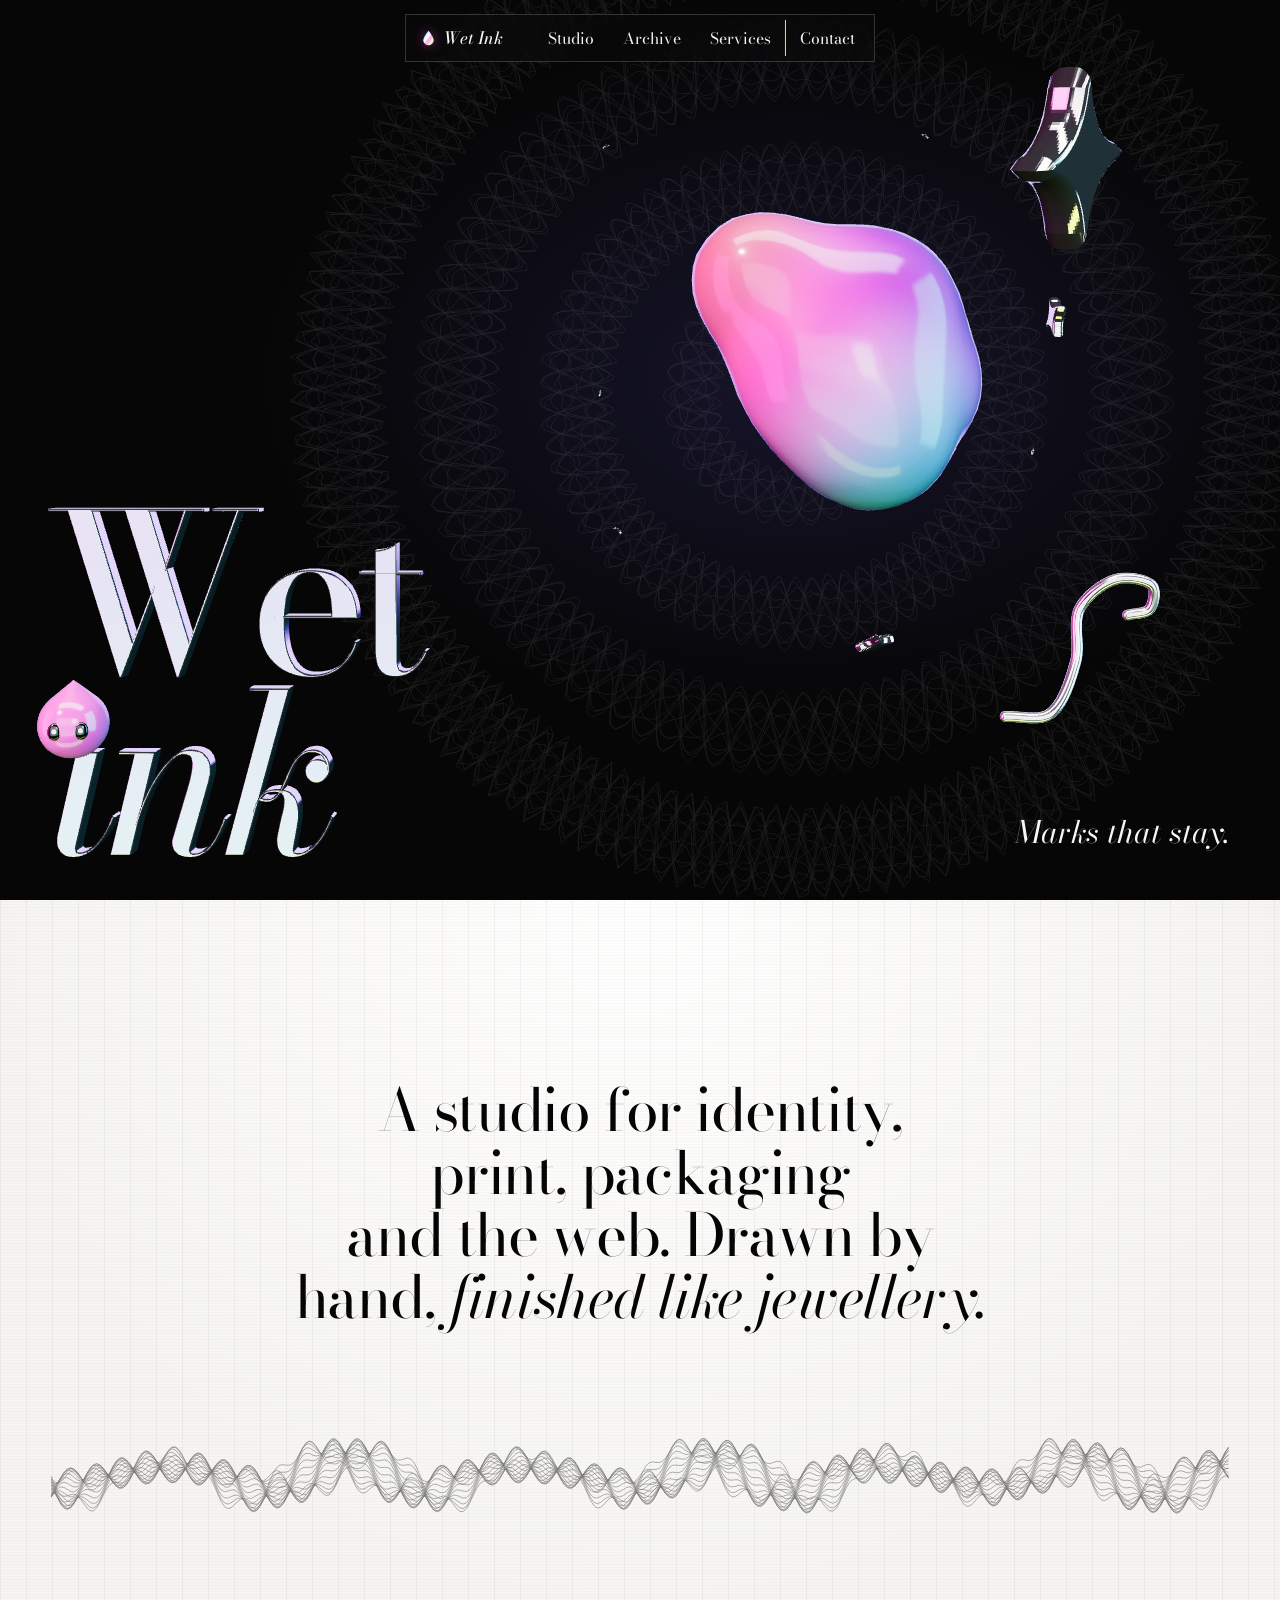
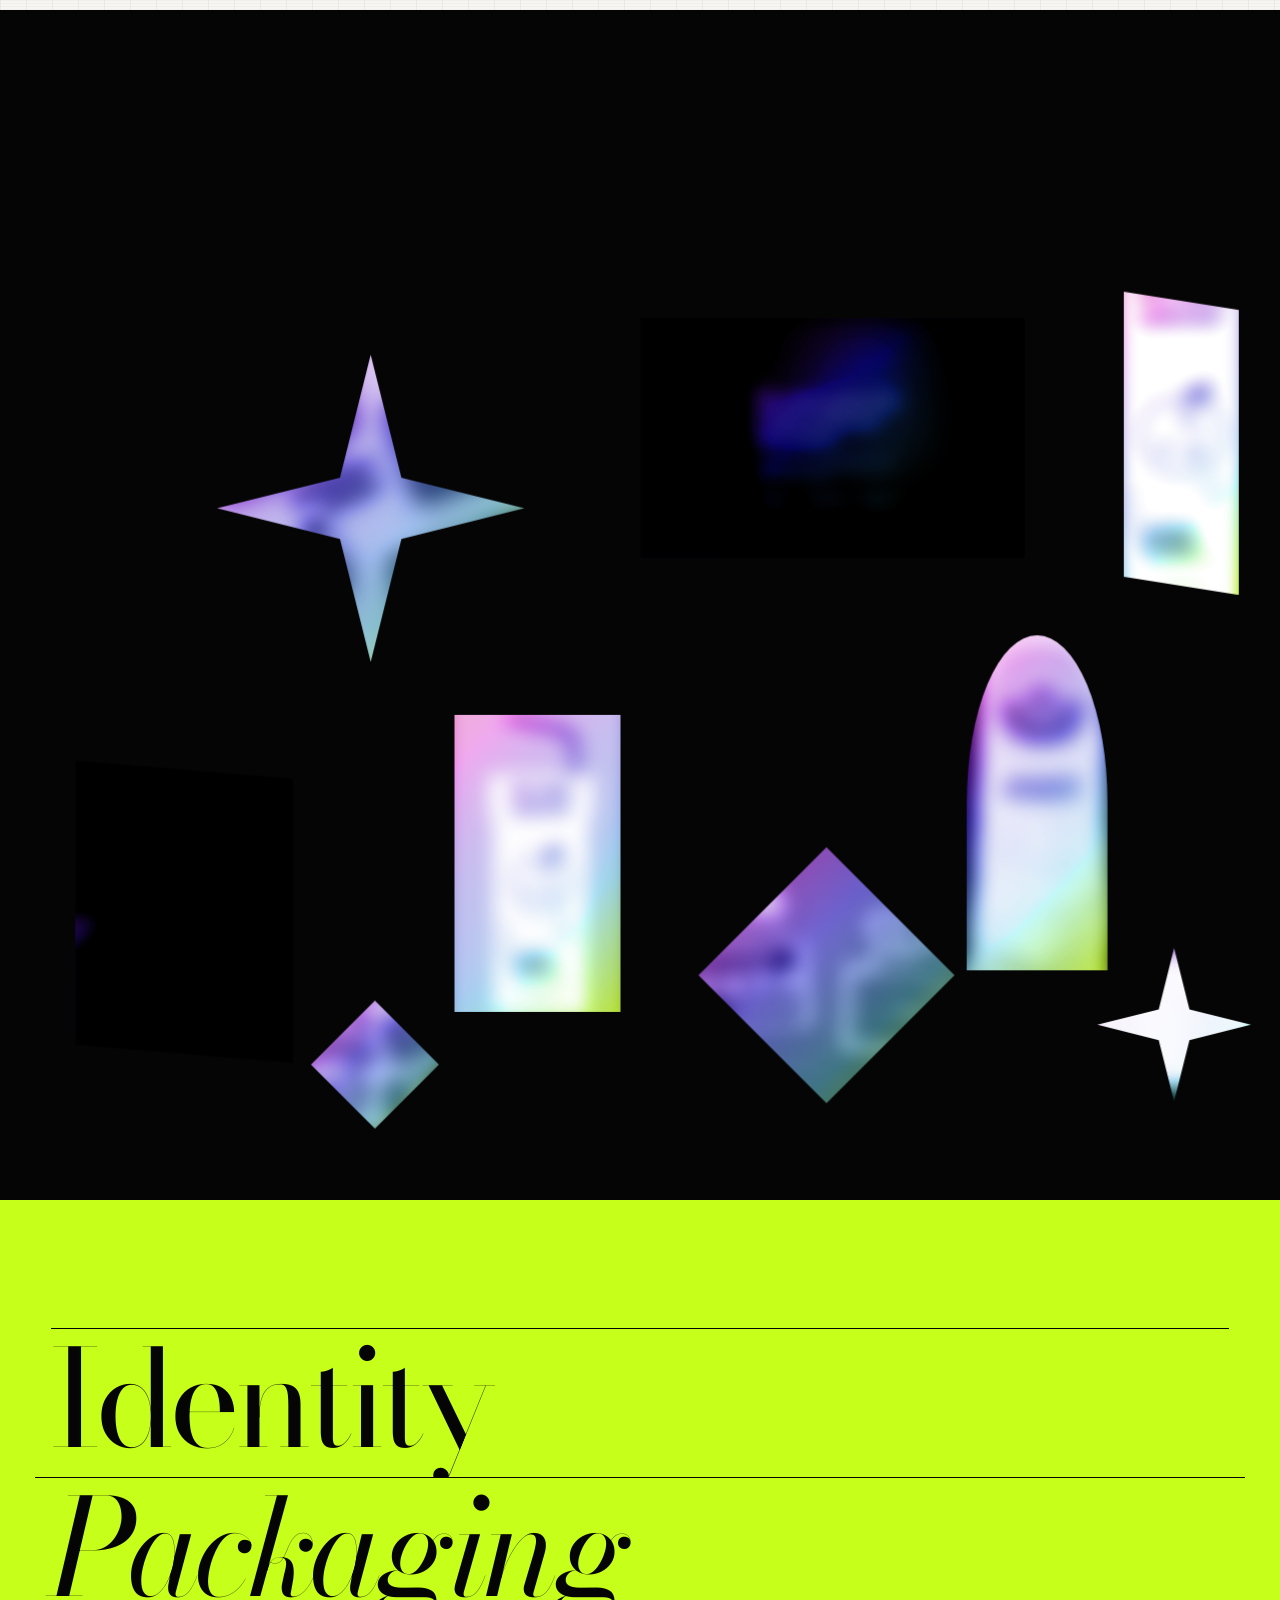
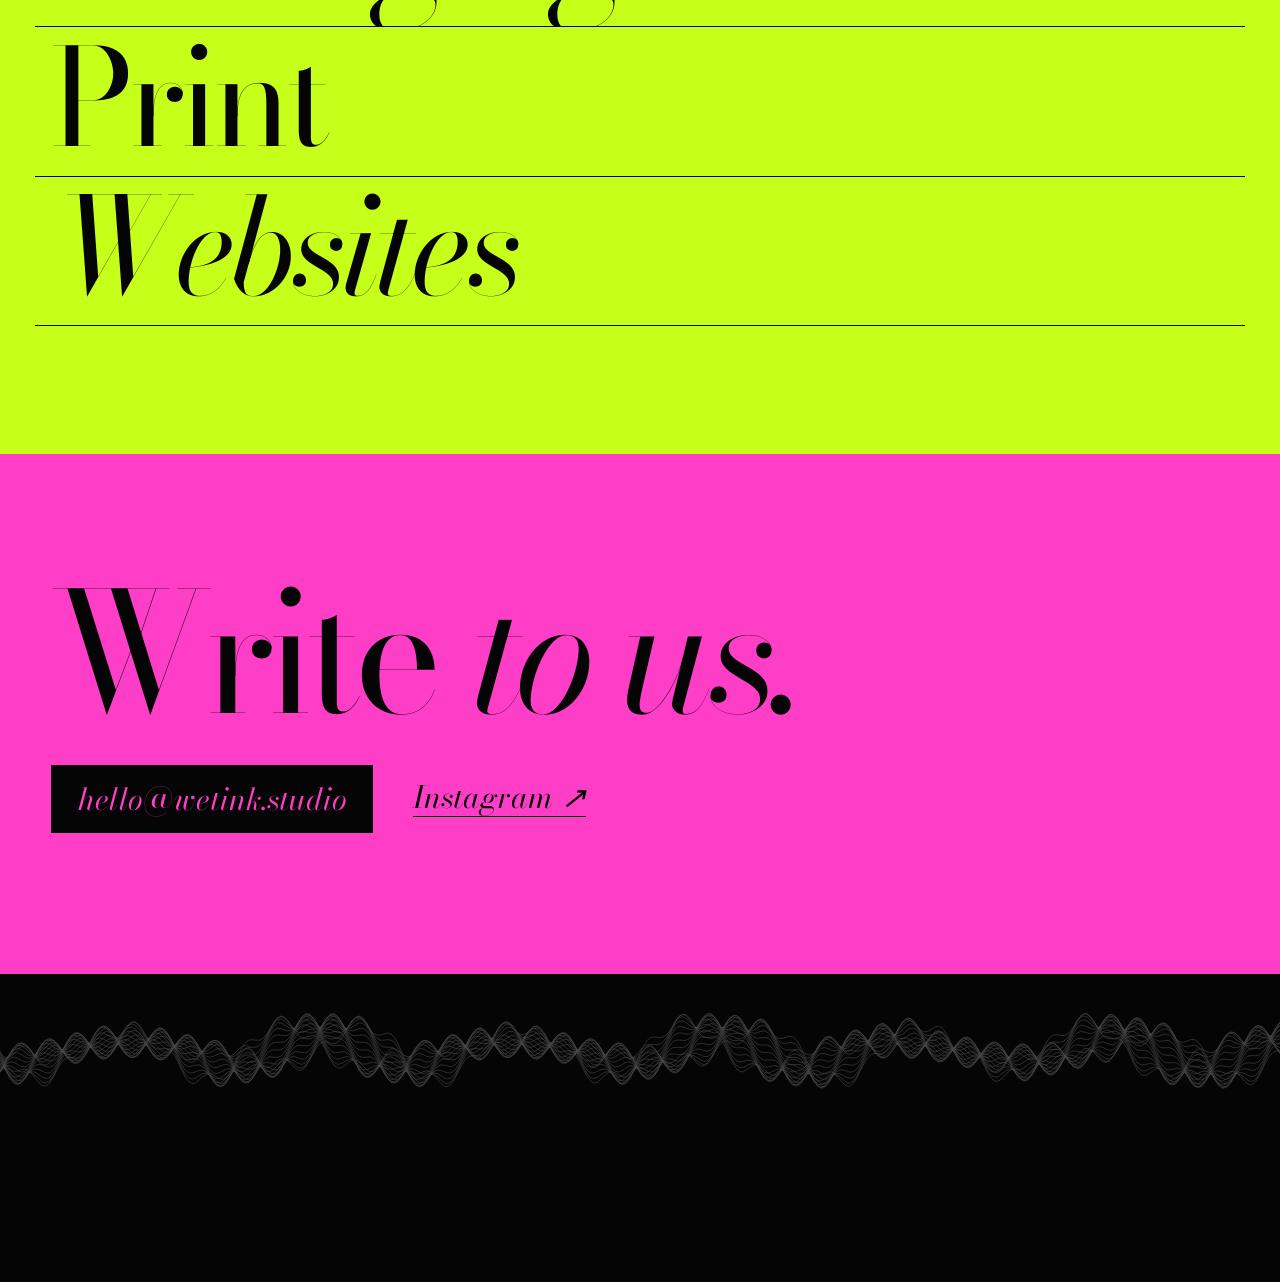
==== commit 883a9bde: "Render the blob, star and type as real 3D (Three.js) - New js/scene3d.js: one fixed transparent canv" ====
--- a/index.html
+++ b/index.html
@@ -34,8 +34,6 @@
   <!-- HERO: an iridescent form over a turning guilloche, with chrome sparkles -->
   <section class="hero" id="stage" aria-label="Wet Ink Studio">
     <svg class="rosette" id="rosette" viewBox="-500 -500 1000 1000" aria-hidden="true"></svg>
-    <canvas class="blob" id="blob" aria-hidden="true"></canvas>
-    <svg class="star" id="star" viewBox="-100 -100 200 200" aria-hidden="true"><use href="#starShape"/></svg>
 
     <div class="hero__bottom">
       <!-- "ink" is set with a dotless ı: Blot sits where the dot would be -->
@@ -130,5 +128,7 @@
 </svg>
 
 <script src="js/main.js"></script>
+<script type="importmap">{ "imports": { "three": "./vendor/three.module.min.js" } }</script>
+<script type="module" src="js/scene3d.js"></script>
 </body>
 </html>
--- a/css/style.css
+++ b/css/style.css
@@ -45,7 +45,12 @@
 :focus-visible { outline: 1px solid currentColor; outline-offset: 4px; }
 
 .ink-layer { position: fixed; inset: 0; width: 100%; height: 100%; z-index: 80; pointer-events: none; }
-.sparkles { position: fixed; inset: 0; width: 100%; height: 100%; z-index: 82; pointer-events: none; }
+.scene3d { position: fixed; inset: 0; width: 100%; height: 100%; z-index: 60; pointer-events: none; }
+.bl { display: inline-block; width: 0; height: 0; vertical-align: baseline; }
+/* once the 3D layer is running, the HTML type stays for layout, selection and screen readers but is not painted */
+.has3d .mega .chrome, .has3d .mega__line:first-child .mega__rise, .has3d .archive__title, .has3d .foot__word span { color: transparent; background: none; -webkit-text-fill-color: transparent; }
+.has3d .mega { filter: none; }
+.has3d .mascot .blot { opacity: 0; }
 
 /* chrome text: the gradient sheen follows the pointer (--sheen set in JS) */
 .chrome {
@@ -64,7 +69,6 @@
 .js .bar__glass { animation: fadeDown .6s var(--ease) both; }
 .js .mega__rise { animation: rise 1.2s var(--ease) .15s both; }
 .js .mega__rise--2 { animation-delay: .28s; }
-.js .blob { animation: bloom 1.6s var(--ease) .05s both; }
 .js .rosette { animation: fadeIn 2s ease .2s both; }
 .js .reveal { opacity: 0; transform: translateY(28px); transition: opacity .9s var(--ease), transform .9s var(--ease); transition-delay: calc(var(--i, 0) * .1s); }
 .js .reveal.is-in { opacity: 1; transform: none; }
@@ -98,9 +102,6 @@
 .rosette { position: absolute; left: 62%; top: 44%; width: min(118vh, 100vw); height: min(118vh, 100vw); max-width: none; transform: translate(-50%, -50%); z-index: 0; color: var(--white); opacity: .1; pointer-events: none; }
 .rosette g { transform-origin: 0 0; }
 .rosette path { fill: none; stroke: currentColor; stroke-width: .7; vector-effect: non-scaling-stroke; }
-.blob { position: absolute; inset: 0; width: 100%; height: 100%; z-index: 1; cursor: crosshair; filter: blur(.8px) saturate(1.08); }
-.star { position: absolute; left: 0; top: 0; width: clamp(70px, 9vw, 140px); height: auto; z-index: 3; pointer-events: none; overflow: visible;
-  filter: drop-shadow(0 0 18px rgba(255, 62, 200, .55)) drop-shadow(0 0 40px rgba(159, 233, 255, .35)); will-change: transform; }
 .hero__bottom { position: relative; z-index: 10; display: flex; justify-content: space-between; align-items: flex-end; gap: 2rem; pointer-events: none; }
 .hero__bottom > * { pointer-events: auto; }
 .mega { margin: 0; font: 400 clamp(6rem, 17vw, 19rem)/.82 var(--serif); font-variation-settings: "opsz" 96; letter-spacing: -.045em; filter: drop-shadow(0 0 40px rgba(255, 62, 200, .18)); }
@@ -252,7 +253,7 @@
 
 /* ---------- Accessibility preferences ---------- */
 @media (prefers-reduced-motion: reduce) {
-  .js .in, .js .bar__glass, .js .mega__rise, .js .blob, .js .rosette { animation: fadeIn .3s ease both; }
+  .js .in, .js .bar__glass, .js .mega__rise, .js .rosette { animation: fadeIn .3s ease both; }
   .js .reveal { transform: none; transition: opacity .3s ease; }
   .row::before, .row__t { transition: none; }
   .mascot .eyes { animation: none; }
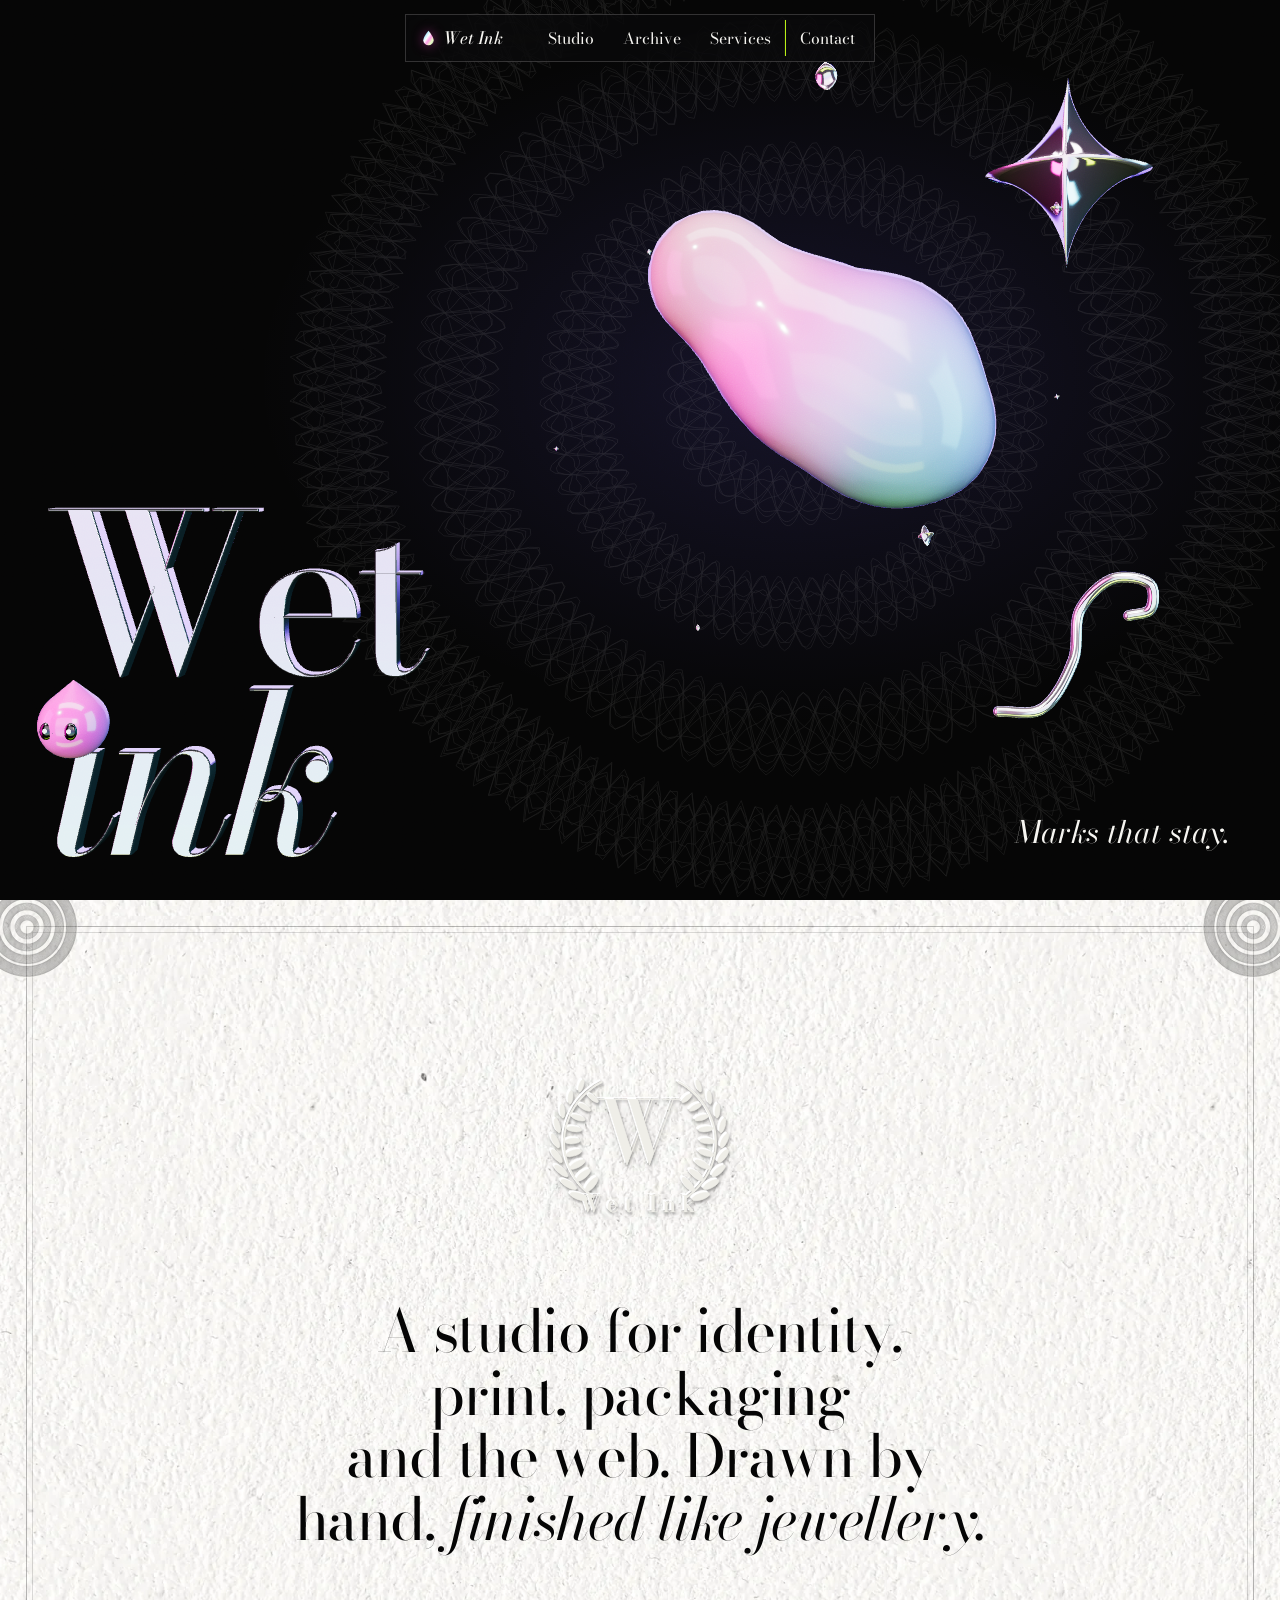
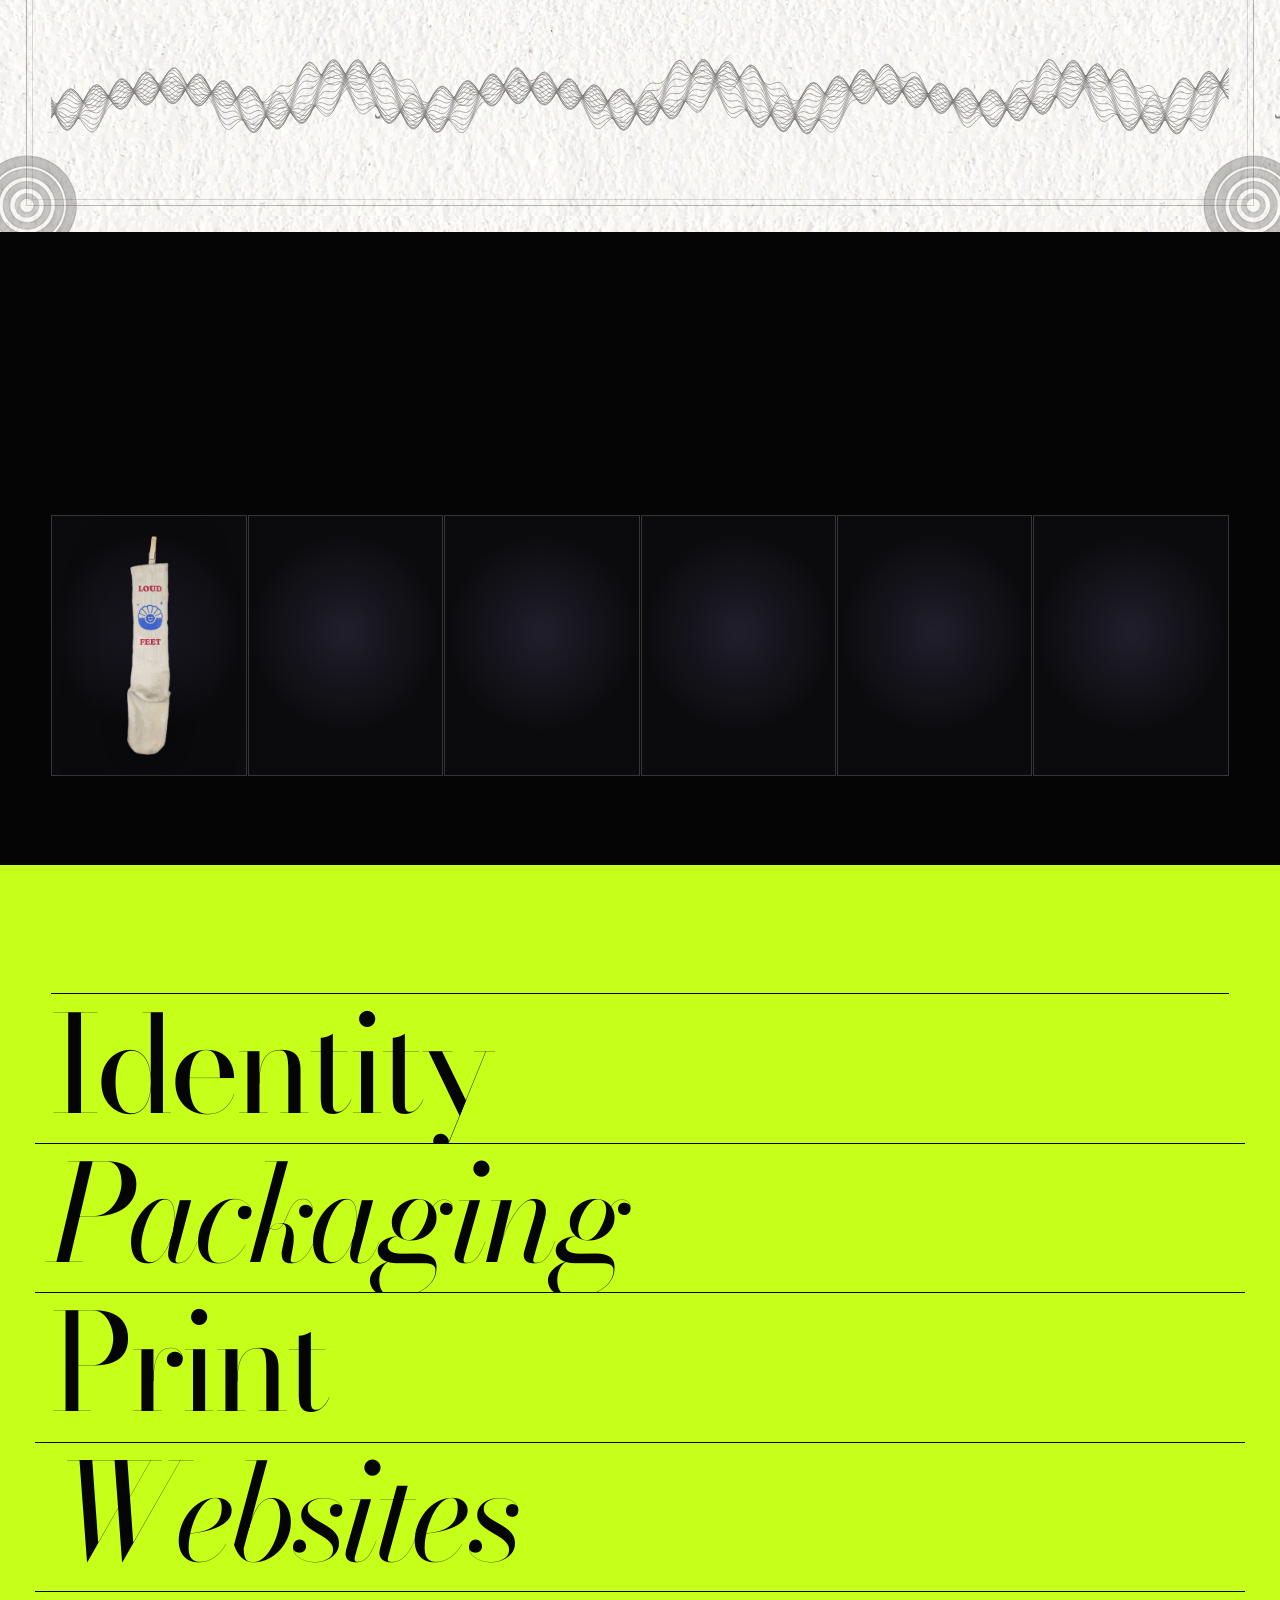
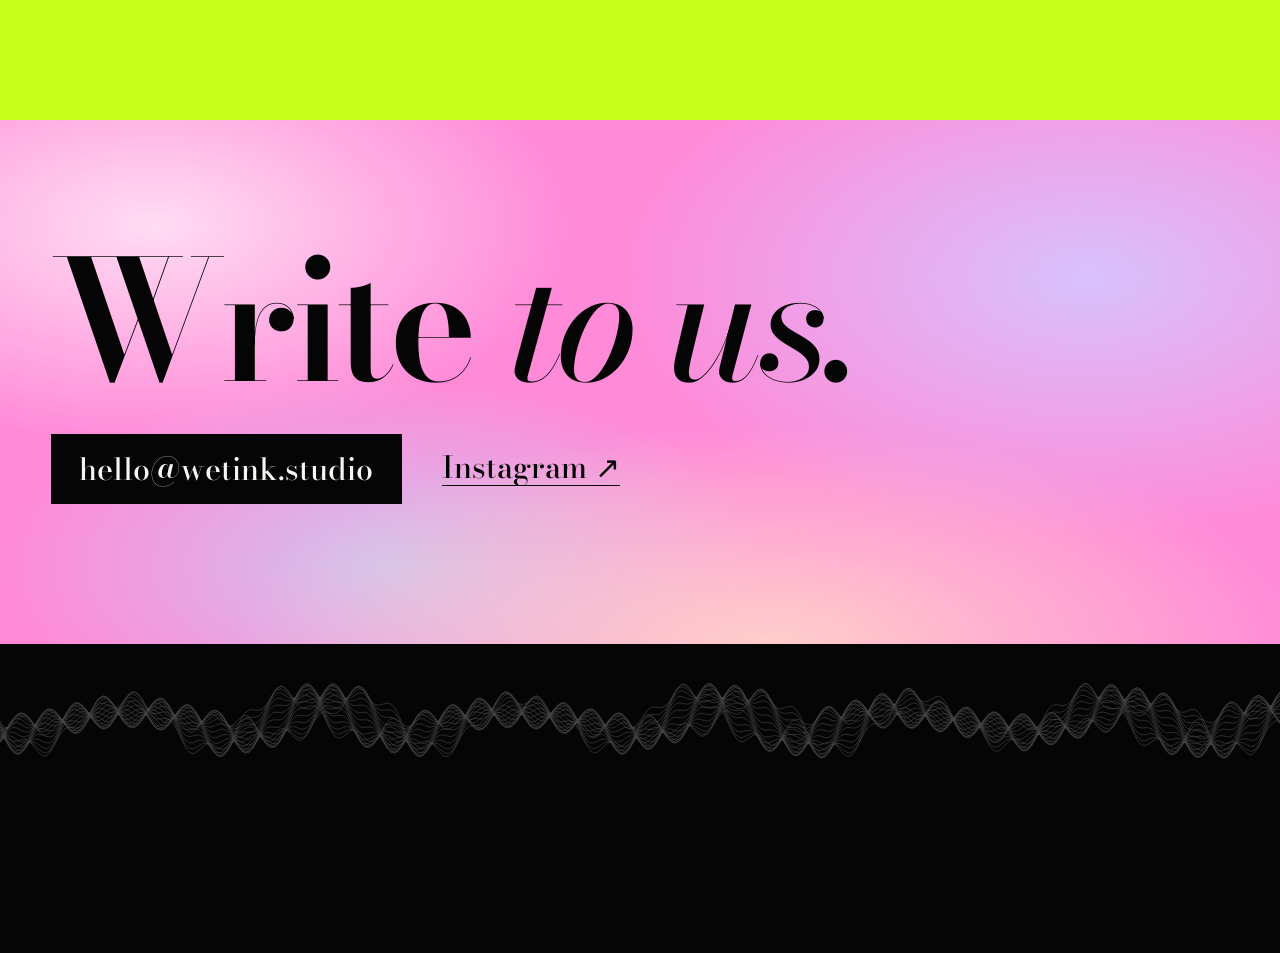
==== commit 0f4cf8cd: "Glass ink, dreamy pink, concept studies, cotton paper and embossed seal - Ink rendered as glass: cle" ====
--- a/index.html
+++ b/index.html
@@ -58,14 +58,25 @@
 
   <!-- STUDIO: one sentence on laid paper -->
   <section class="studio" id="studio" aria-label="Studio">
+    <!-- engraved frame with guilloche rosettes in the corners, after 19th-century banknotes and letterheads -->
+    <div class="frame" aria-hidden="true"><svg class="frame__rose" data-rose></svg><svg class="frame__rose" data-rose></svg><svg class="frame__rose" data-rose></svg><svg class="frame__rose" data-rose></svg></div>
+    <!-- blind-embossed seal: a laurel wreath round the monogram, pressed into the paper -->
+    <svg class="seal reveal" id="seal" viewBox="-200 -170 400 340" role="img" aria-label="Wet Ink seal"></svg>
     <p class="studio__line reveal">A studio for identity, print, packaging and&nbsp;the&nbsp;web. Drawn by hand, <em>finished like jewellery.</em></p>
     <svg class="gband" data-gband aria-hidden="true"></svg>
   </section>
 
-  <!-- ARCHIVE: fragments of the work, out of focus until you come close -->
+  <!-- ARCHIVE: one short row. Socks, then concept studies rendered in 3D (drag to spin). -->
   <section class="archive" id="archive" aria-labelledby="archiveTitle">
     <h2 class="archive__title reveal" id="archiveTitle"><em>Archive</em></h2>
-    <div class="field" id="field" role="list" aria-label="Selected work. Focus a fragment and press Enter to open it."></div>
+    <ul class="strip" aria-label="Archive">
+      <li><button class="piece piece--img reveal" type="button" data-open="0" aria-label="Quiet Luxury / Loud Feet. Open."><img src="assets/archive/loud-feet-sock.webp" alt="" draggable="false"><span class="piece__name">Loud Feet</span></button></li>
+      <li><div class="piece reveal" data-obj="pearl" role="img" aria-label="Pearl study, a 3D concept piece. Drag to turn it."><span class="piece__name">Pearl</span></div></li>
+      <li><div class="piece reveal" data-obj="orbit" role="img" aria-label="Glass orbit study, a 3D concept piece. Drag to turn it."><span class="piece__name">Orbit</span></div></li>
+      <li><div class="piece reveal" data-obj="fuzz" role="img" aria-label="Fuzz study, a 3D concept piece. Drag to turn it."><span class="piece__name">Fuzz</span></div></li>
+      <li><div class="piece reveal" data-obj="coral" role="img" aria-label="Coral study, a 3D concept piece. Drag to turn it."><span class="piece__name">Coral</span></div></li>
+      <li><div class="piece reveal" data-obj="melt" role="img" aria-label="Melt study, a 3D concept piece. Drag to turn it."><span class="piece__name">Melt</span></div></li>
+    </ul>
   </section>
 
   <!-- SERVICES: four words on fluorescent green -->
@@ -95,7 +106,7 @@
   </p>
 </footer>
 
-<!-- Detail sheet: grows out of the fragment you opened, drag it down to put it back -->
+<!-- Detail sheet: grows out of the piece you opened, drag it down to put it back -->
 <div class="scrim" id="scrim" hidden></div>
 <section class="sheet" id="sheet" role="dialog" aria-modal="true" aria-labelledby="sheetTitle" hidden>
   <div class="sheet__handle" id="sheetHandle">
--- a/css/style.css
+++ b/css/style.css
@@ -8,7 +8,8 @@
   --black: #050505;
   --white: #F6F5F1;
   --green: #C6FF1A;
-  --pink: #FF3EC8;
+  --pink: #FF8AD8;          /* dreamy pink: milky, glowing toward lavender and peach */
+  --pink-hot: #FF3EC8;
   --hair-dark: rgba(246, 245, 241, .18);
   --hair-light: rgba(5, 5, 5, .2);
   --chrome: linear-gradient(100deg, #8a8a96 0%, #fff 16%, #b9b9c6 28%, #ffd1f3 40%, #fff 50%, #9fe9ff 60%, #e9ffc4 70%, #fff 82%, #8a8a96 100%);
@@ -128,43 +129,46 @@
 .gband path { fill: none; stroke: currentColor; stroke-width: .6; vector-effect: non-scaling-stroke; }
 .gband--light { color: var(--white); opacity: .28; }
 
-/* ---------- Studio: laid paper ---------- */
+/* ---------- Studio: cotton paper, an engraved frame and a blind-embossed seal ---------- */
 .studio {
-  position: relative; color: var(--black); text-align: center;
-  padding: clamp(7rem, 14vw, 12rem) var(--gutter) clamp(4rem, 7vw, 6rem);
-  background:
-    repeating-linear-gradient(90deg, rgba(5,5,5,.045) 0 1px, transparent 1px 26px),   /* chain lines */
-    repeating-linear-gradient(0deg, rgba(5,5,5,.022) 0 1px, transparent 1px 3px),     /* laid lines */
-    radial-gradient(ellipse at 50% 0%, #fff, var(--white) 70%);
-}
-.studio__line { margin: 0 auto clamp(4rem, 8vw, 7rem); max-width: 21ch; font: 400 clamp(2rem, 4.6vw, 4.6rem)/1.06 var(--serif); font-variation-settings: "opsz" 72; letter-spacing: -.02em; text-wrap: balance; }
+  position: relative; overflow: clip; color: var(--black); text-align: center;
+  padding: clamp(6rem, 11vw, 9rem) var(--gutter) clamp(4rem, 7vw, 6rem);
+  background: #F6F5F1 url("../assets/paper.webp") center / 900px auto repeat;
+}
+.frame { position: absolute; inset: clamp(.9rem, 2vw, 1.75rem); pointer-events: none; border: 1px solid rgba(5,5,5,.28); outline: 1px solid rgba(5,5,5,.14); outline-offset: -7px; }
+.frame__rose { position: absolute; width: clamp(64px, 8vw, 112px); height: auto; aspect-ratio: 1; color: var(--black); opacity: .4; background: #F6F5F1; border-radius: 50%; }
+.frame__rose path { fill: none; stroke: currentColor; stroke-width: .35; vector-effect: non-scaling-stroke; }
+.frame__rose:nth-child(1) { left: 0; top: 0; transform: translate(-50%, -50%); }
+.frame__rose:nth-child(2) { right: 0; top: 0; transform: translate(50%, -50%); }
+.frame__rose:nth-child(3) { left: 0; bottom: 0; transform: translate(-50%, 50%); }
+.frame__rose:nth-child(4) { right: 0; bottom: 0; transform: translate(50%, 50%); }
+/* blind emboss: paper-coloured shapes lifted by a light edge above and a shadow below */
+.seal { display: block; width: clamp(150px, 18vw, 230px); height: auto; margin: 0 auto clamp(2.5rem, 5vw, 4rem); overflow: visible;
+  filter: drop-shadow(-1.2px -1.2px 0 rgba(255,255,255,1)) drop-shadow(1.5px 2px .8px rgba(0,0,0,.32)) drop-shadow(0 4px 6px rgba(0,0,0,.08)); }
+.seal__press { fill: #EFEEE8; stroke: #EFEEE8; }
+.seal__w { font: 400 150px/1 var(--serif); font-variation-settings: "opsz" 96; }
+.seal__name { font: 500 38px/1 var(--serif); letter-spacing: .26em; }
+.studio__line { position: relative; margin: 0 auto clamp(4rem, 8vw, 7rem); max-width: 21ch; font: 400 clamp(2rem, 4.6vw, 4.6rem)/1.06 var(--serif); font-variation-settings: "opsz" 72; letter-spacing: -.02em; text-wrap: balance; }
 .studio__line em { font-style: italic; }
-
-/* ---------- Archive: an abstract field of fragments ---------- */
-.archive { position: relative; background: var(--black); padding: clamp(6rem, 10vw, 8rem) 0 0; overflow: hidden; }
+.studio .gband { position: relative; }
+
+/* ---------- Archive: a short strip ---------- */
+.archive { position: relative; background: var(--black); padding: clamp(5rem, 8vw, 6.5rem) 0 0; overflow: hidden; }
 .archive__title { margin: 0 var(--gutter); position: relative; z-index: 2; font: italic 400 clamp(4rem, 13vw, 13rem)/.8 var(--serif); letter-spacing: -.04em;
   background: var(--chrome); background-size: 220% 100%; background-position: var(--sheen, 50%) 0; -webkit-background-clip: text; background-clip: text; color: transparent; }
-.field { position: relative; height: clamp(40rem, 82vw, 62rem); margin-top: -4rem; }
-.frag {
-  --f: 0;                           /* focus 0..1, driven by a spring per fragment */
-  position: absolute; left: 0; top: 0; padding: 0; border: 0; background: none; cursor: pointer;
-  will-change: transform; -webkit-tap-highlight-color: transparent;
-}
-.frag__cut { position: relative; display: block; width: 100%; height: 100%; overflow: hidden; background: #111; }
-.frag__cut img { display: block; width: 100%; height: 100%; object-fit: cover; user-select: none; -webkit-user-drag: none;
-  filter: blur(calc((1 - var(--f)) * 9px)) grayscale(calc(1 - var(--f))) contrast(calc(1 + (1 - var(--f)) * .2)); transform: scale(calc(1.15 - var(--f) * .1)); }
-/* iridescent wash that lifts as the fragment comes into focus */
-.frag__cut::after { content: ""; position: absolute; inset: 0; pointer-events: none; mix-blend-mode: color; opacity: calc(.72 - var(--f) * .72);
-  background: linear-gradient(135deg, #ff3ec8, #7a6bff 40%, #9fe9ff 70%, #c6ff1a); }
-.frag__name { position: absolute; left: 0; top: calc(100% + .6rem); white-space: nowrap; font: italic 400 1.15rem/1 var(--serif); color: var(--white);
-  opacity: calc((var(--f) - .55) * 2.2); transform: translateY(calc((1 - var(--f)) * 8px)); pointer-events: none; }
-.frag:focus-visible { outline: 1px solid var(--green); outline-offset: 6px; }
-/* shapes */
-.frag--star .frag__cut { clip-path: polygon(50% 0, 60% 40%, 100% 50%, 60% 60%, 50% 100%, 40% 60%, 0 50%, 40% 40%); }
-.frag--diamond .frag__cut { clip-path: polygon(50% 0, 100% 50%, 50% 100%, 0 50%); }
-.frag--sliver .frag__cut { clip-path: polygon(0 0, 100% 6%, 100% 100%, 0 94%); }
-.frag--arch .frag__cut { clip-path: inset(0 round 50% 50% 0 0); }
-.frag--rect .frag__cut { box-shadow: inset 0 0 0 1px rgba(255,255,255,.15); }
+/* a short row of tiles: the socks, then five 3D studies drawn by js/scene3d.js */
+.strip { list-style: none; margin: clamp(2rem, 4vw, 3rem) 0 0; padding: 0 var(--gutter) clamp(4rem, 7vw, 6rem); display: grid; grid-template-columns: repeat(6, minmax(0, 1fr)); gap: 1px; }
+.piece { position: relative; display: block; width: 100%; aspect-ratio: 3 / 4; padding: 0; border: 0; overflow: hidden; cursor: grab; touch-action: pan-y;
+  background: radial-gradient(ellipse 70% 55% at 50% 45%, rgba(185, 168, 255, .12), transparent 70%), #0b0b0e; box-shadow: inset 0 0 0 1px var(--hair-dark);
+  -webkit-tap-highlight-color: transparent; user-select: none; -webkit-user-select: none; transition: background .4s var(--ease-out); }
+.piece:active { cursor: grabbing; }
+.piece:hover { background: radial-gradient(ellipse 70% 55% at 50% 45%, rgba(255, 138, 216, .2), transparent 70%), #0d0c10; }
+.piece--img { cursor: pointer; }
+.piece--img img { position: absolute; inset: 8% 25%; width: 50%; height: 84%; object-fit: contain; filter: drop-shadow(0 18px 30px rgba(0,0,0,.6)); transition: transform .6s var(--ease); }
+.piece--img:hover img { transform: translateY(-4px) rotate(-3deg); }
+.piece__name { position: absolute; left: 0; right: 0; bottom: .9rem; text-align: center; font: italic 400 1.05rem/1 var(--serif); color: var(--white); opacity: 0; transform: translateY(6px); transition: opacity .3s var(--ease-out), transform .4s var(--ease); }
+.piece:hover .piece__name, .piece:focus-visible .piece__name { opacity: 1; transform: none; }
+@media (hover: none) { .piece__name { opacity: .8; transform: none; } }
 
 /* ---------- Detail sheet ---------- */
 .scrim { position: fixed; inset: 0; z-index: 190; background: rgba(5, 5, 5, .7); opacity: 0; }
@@ -218,14 +222,21 @@
 .row__t { margin: 0; font: 400 clamp(3.25rem, 10.5vw, 10.5rem)/.95 var(--serif); font-variation-settings: "opsz" 96; letter-spacing: -.04em; transition: transform .6s var(--ease); }
 .row.is-wet .row__t { transform: translateX(1.5rem); }
 
-/* ---------- Contact: fluorescent pink ---------- */
-.contact { background: var(--pink); color: var(--black); padding: clamp(6rem, 10vw, 9rem) var(--gutter) clamp(6rem, 11vw, 10rem); display: grid; justify-items: start; gap: 2.5rem; }
-.contact__title { margin: 0; font: 400 clamp(4rem, 13vw, 13rem)/.86 var(--serif); font-variation-settings: "opsz" 96; letter-spacing: -.045em; }
+/* ---------- Contact: dreamy pink ---------- */
+.contact { position: relative; isolation: isolate; color: var(--black); padding: clamp(6rem, 10vw, 9rem) var(--gutter) clamp(6rem, 11vw, 10rem); display: grid; justify-items: start; gap: 2.5rem;
+  background:
+    radial-gradient(ellipse 55% 70% at 12% 20%, rgba(255, 255, 255, .7), transparent 60%),
+    radial-gradient(ellipse 60% 80% at 85% 30%, rgba(214, 196, 255, .95), transparent 62%),
+    radial-gradient(ellipse 70% 70% at 60% 100%, rgba(255, 214, 200, .9), transparent 60%),
+    radial-gradient(ellipse 50% 60% at 30% 85%, rgba(170, 238, 255, .55), transparent 60%),
+    var(--pink); }
+.contact__title { margin: 0; font: 600 clamp(4rem, 13vw, 13rem)/.88 var(--serif); font-variation-settings: "opsz" 40; letter-spacing: -.035em; }
+.contact__title em { font-weight: 500; }
 .contact__actions { display: flex; align-items: center; gap: 1.25rem 2.5rem; flex-wrap: wrap; }
-.contact__mail { padding: 1.1rem 1.6rem; border: 1px solid var(--black); background: var(--black); color: var(--pink); cursor: pointer; font: italic 400 clamp(1.2rem, 2.4vw, 1.9rem)/1 var(--serif); transition: background .25s, color .25s, transform var(--press); }
+.contact__mail { padding: 1.15rem 1.7rem; border: 1px solid var(--black); background: var(--black); color: var(--white); cursor: pointer; font: 500 clamp(1.2rem, 2.4vw, 1.9rem)/1 var(--serif); font-variation-settings: "opsz" 24; transition: background .25s, color .25s, transform var(--press); }
 .contact__mail:hover { background: transparent; color: var(--black); }
 .contact__mail:active { transform: scale(.98); }
-.contact__ig { font: italic 400 clamp(1.2rem, 2.4vw, 1.9rem)/1 var(--serif); text-decoration: none; border-bottom: 1px solid currentColor; padding-bottom: .2rem; }
+.contact__ig { font: 500 clamp(1.2rem, 2.4vw, 1.9rem)/1 var(--serif); font-variation-settings: "opsz" 24; text-decoration: none; border-bottom: 1.5px solid currentColor; padding-bottom: .2rem; }
 
 /* ---------- Footer ---------- */
 .foot { background: var(--black); color: var(--white); padding: 2rem 0 0; overflow: hidden; }
@@ -247,7 +258,7 @@
   .hero__bottom { flex-direction: column; align-items: flex-start; gap: 1rem; }
   .mega { font-size: 30vw; }
   .rosette { left: 50%; top: 36%; width: 150vw; height: 150vw; }
-  .field { height: 46rem; margin-top: -1rem; }
+  .strip { grid-template-columns: repeat(3, minmax(0, 1fr)); }
 }
 @media (max-height: 720px) and (min-width: 981px) { .mega { font-size: clamp(5rem, 14vw, 15rem); } }
 
@@ -264,6 +275,4 @@
 }
 @media (prefers-contrast: more) {
   .bar__glass { border-color: currentColor; }
-  .frag__cut img { filter: none; }
-  .frag__cut::after { opacity: 0; }
-}
+    }
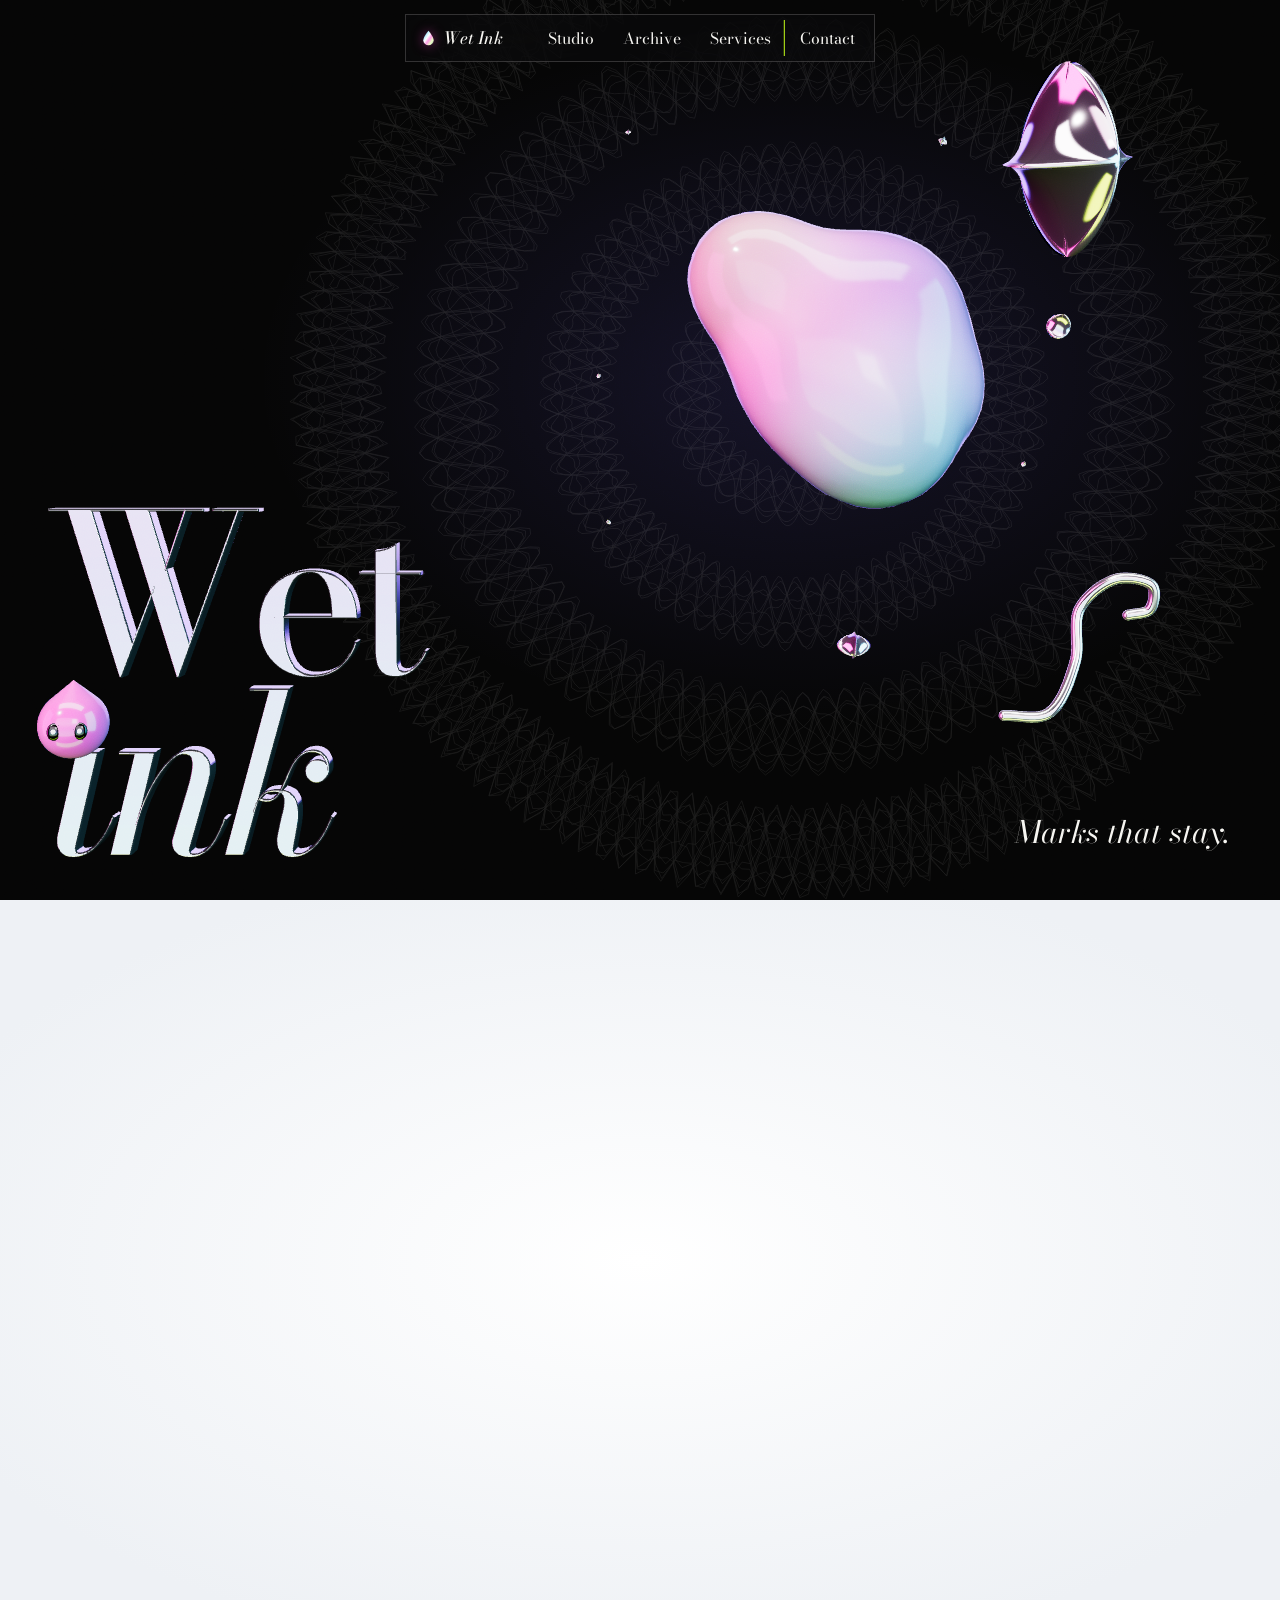
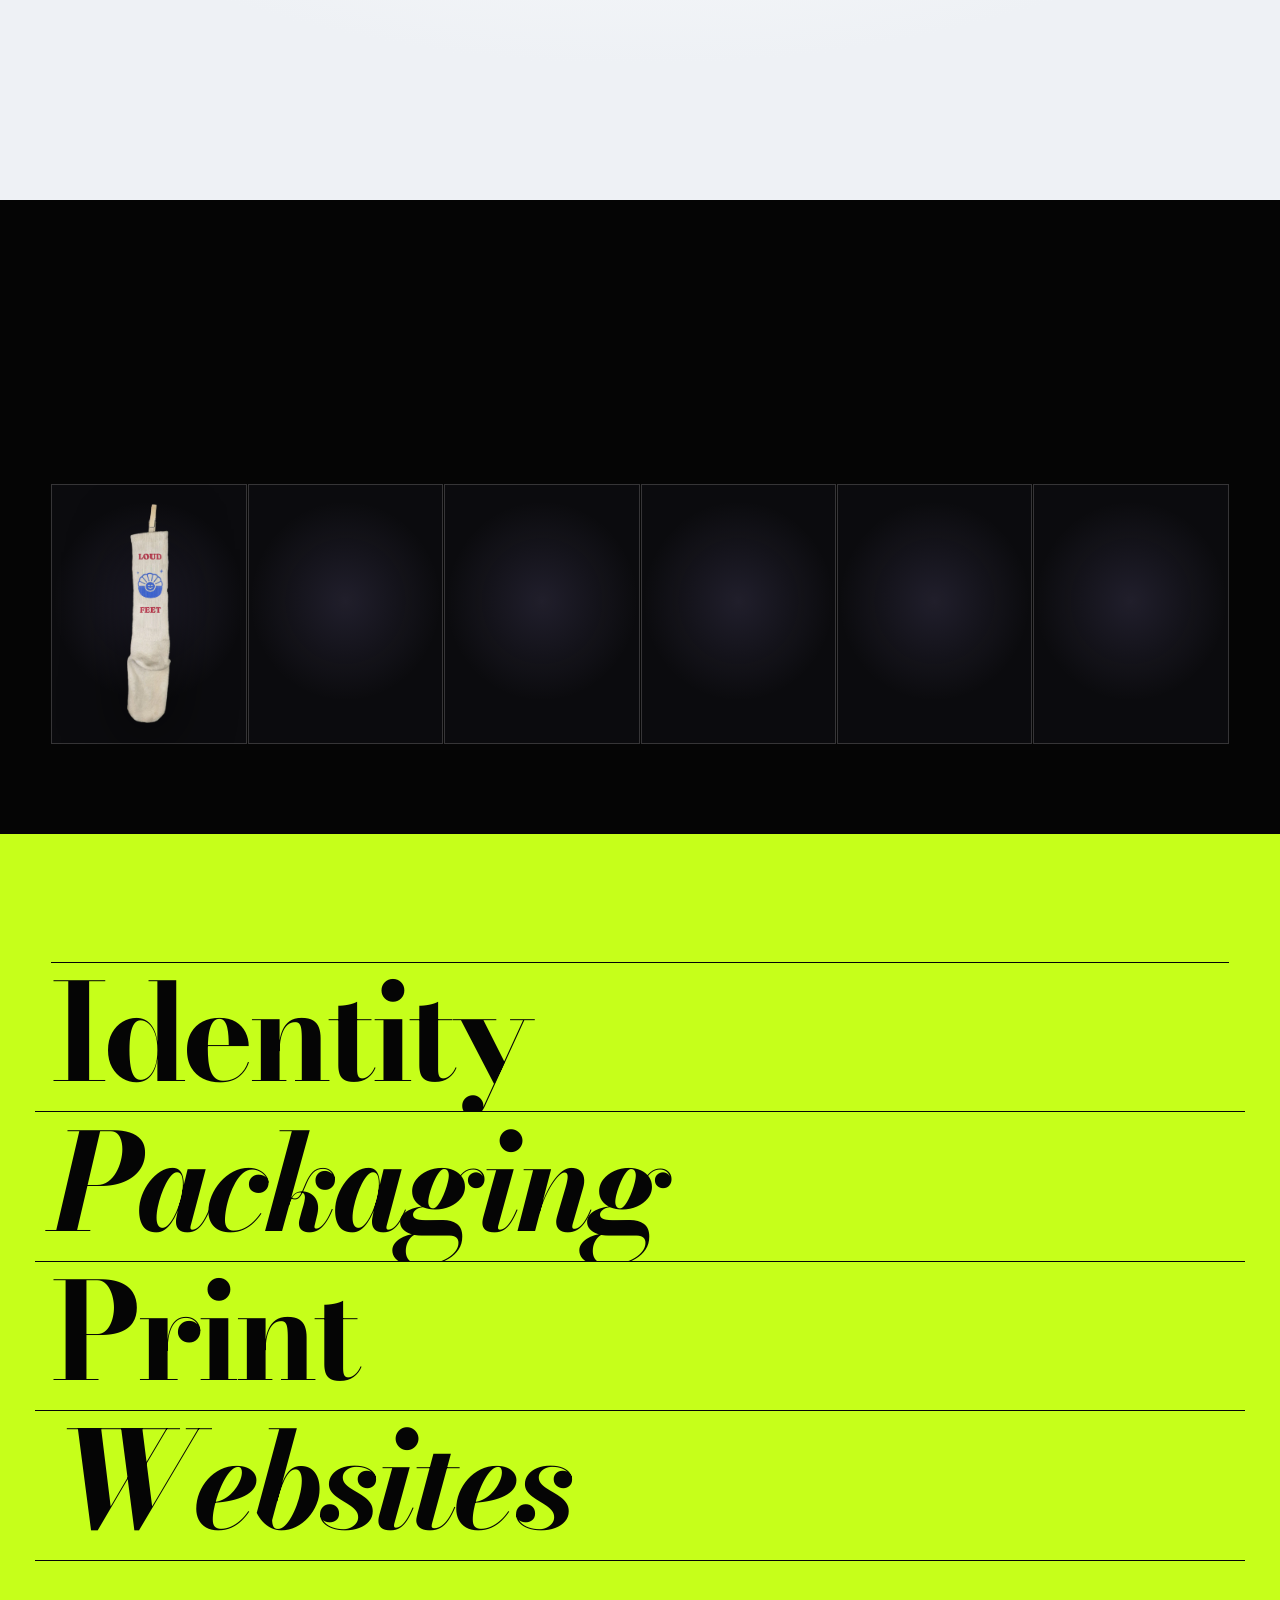
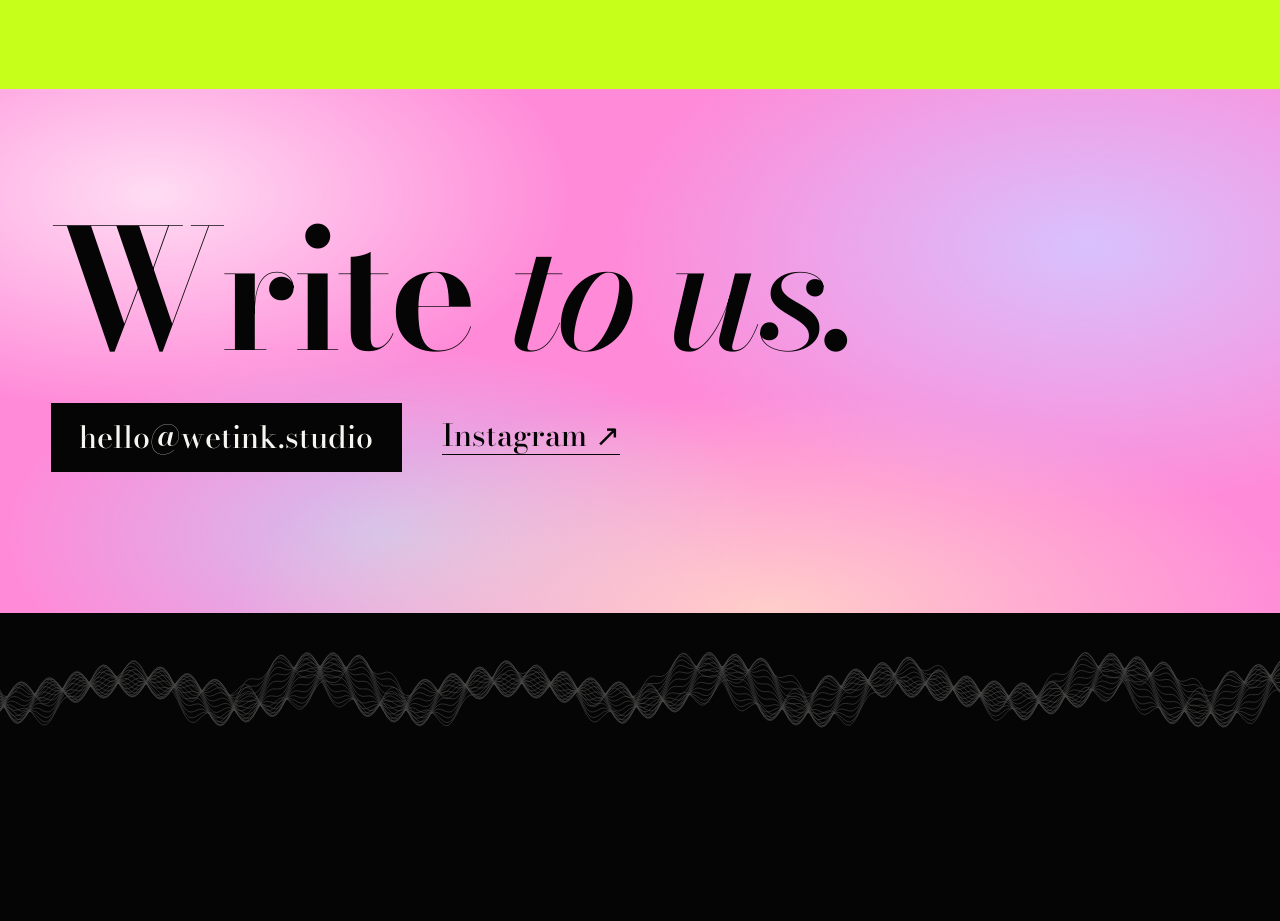
==== commit ae55f021: "Minimal studio section: icy 3D type on white liquid; thicker services - Replace the paper, frame, ro" ====
--- a/index.html
+++ b/index.html
@@ -57,13 +57,9 @@
   </section>
 
   <!-- STUDIO: one sentence on laid paper -->
+  <!-- STUDIO: icy 3D type floating on a white liquid surface (both rendered in js/scene3d.js) -->
   <section class="studio" id="studio" aria-label="Studio">
-    <!-- engraved frame with guilloche rosettes in the corners, after 19th-century banknotes and letterheads -->
-    <div class="frame" aria-hidden="true"><svg class="frame__rose" data-rose></svg><svg class="frame__rose" data-rose></svg><svg class="frame__rose" data-rose></svg><svg class="frame__rose" data-rose></svg></div>
-    <!-- blind-embossed seal: a laurel wreath round the monogram, pressed into the paper -->
-    <svg class="seal reveal" id="seal" viewBox="-200 -170 400 340" role="img" aria-label="Wet Ink seal"></svg>
-    <p class="studio__line reveal">A studio for identity, print, packaging and&nbsp;the&nbsp;web. Drawn by hand, <em>finished like jewellery.</em></p>
-    <svg class="gband" data-gband aria-hidden="true"></svg>
+    <p class="studio__line"><span class="studio__l1">Drawn by hand,</span> <span class="studio__l2"><em>finished like jewellery.</em></span></p>
   </section>
 
   <!-- ARCHIVE: one short row. Socks, then concept studies rendered in 3D (drag to spin). -->
--- a/css/style.css
+++ b/css/style.css
@@ -129,28 +129,12 @@
 .gband path { fill: none; stroke: currentColor; stroke-width: .6; vector-effect: non-scaling-stroke; }
 .gband--light { color: var(--white); opacity: .28; }
 
-/* ---------- Studio: cotton paper, an engraved frame and a blind-embossed seal ---------- */
-.studio {
-  position: relative; overflow: clip; color: var(--black); text-align: center;
-  padding: clamp(6rem, 11vw, 9rem) var(--gutter) clamp(4rem, 7vw, 6rem);
-  background: #F6F5F1 url("../assets/paper.webp") center / 900px auto repeat;
-}
-.frame { position: absolute; inset: clamp(.9rem, 2vw, 1.75rem); pointer-events: none; border: 1px solid rgba(5,5,5,.28); outline: 1px solid rgba(5,5,5,.14); outline-offset: -7px; }
-.frame__rose { position: absolute; width: clamp(64px, 8vw, 112px); height: auto; aspect-ratio: 1; color: var(--black); opacity: .4; background: #F6F5F1; border-radius: 50%; }
-.frame__rose path { fill: none; stroke: currentColor; stroke-width: .35; vector-effect: non-scaling-stroke; }
-.frame__rose:nth-child(1) { left: 0; top: 0; transform: translate(-50%, -50%); }
-.frame__rose:nth-child(2) { right: 0; top: 0; transform: translate(50%, -50%); }
-.frame__rose:nth-child(3) { left: 0; bottom: 0; transform: translate(-50%, 50%); }
-.frame__rose:nth-child(4) { right: 0; bottom: 0; transform: translate(50%, 50%); }
-/* blind emboss: paper-coloured shapes lifted by a light edge above and a shadow below */
-.seal { display: block; width: clamp(150px, 18vw, 230px); height: auto; margin: 0 auto clamp(2.5rem, 5vw, 4rem); overflow: visible;
-  filter: drop-shadow(-1.2px -1.2px 0 rgba(255,255,255,1)) drop-shadow(1.5px 2px .8px rgba(0,0,0,.32)) drop-shadow(0 4px 6px rgba(0,0,0,.08)); }
-.seal__press { fill: #EFEEE8; stroke: #EFEEE8; }
-.seal__w { font: 400 150px/1 var(--serif); font-variation-settings: "opsz" 96; }
-.seal__name { font: 500 38px/1 var(--serif); letter-spacing: .26em; }
-.studio__line { position: relative; margin: 0 auto clamp(4rem, 8vw, 7rem); max-width: 21ch; font: 400 clamp(2rem, 4.6vw, 4.6rem)/1.06 var(--serif); font-variation-settings: "opsz" 72; letter-spacing: -.02em; text-wrap: balance; }
-.studio__line em { font-style: italic; }
-.studio .gband { position: relative; }
+/* ---------- Studio: icy type on white liquid (rendered in 3D; this is the fallback and the layout) ---------- */
+.studio { position: relative; min-height: 100vh; min-height: 100svh; display: grid; place-items: center; padding: 8rem var(--gutter); text-align: center; color: var(--black);
+  background: radial-gradient(ellipse 80% 60% at 50% 40%, #fff, #EEF1F5 75%); }
+.studio__line { margin: 0; font: 400 clamp(3rem, 8.4vw, 9.5rem)/1 var(--serif); font-variation-settings: "opsz" 96; letter-spacing: -.035em; }
+.studio__l1, .studio__l2 { display: table; margin-inline: auto; white-space: nowrap; }   /* box = the text, so the 3D type lines up */
+.has3d .studio__line span, .has3d .studio__line em { color: transparent; -webkit-text-fill-color: transparent; }
 
 /* ---------- Archive: a short strip ---------- */
 .archive { position: relative; background: var(--black); padding: clamp(5rem, 8vw, 6.5rem) 0 0; overflow: hidden; }
@@ -219,7 +203,7 @@
 .row::before { content: ""; position: absolute; inset: 0; z-index: -1; background: var(--black); clip-path: circle(0px at var(--x, 50%) var(--y, 50%)); transition: clip-path .6s var(--ease-out); }
 .row.is-wet::before { clip-path: circle(150% at var(--x, 50%) var(--y, 50%)); }
 .row.is-wet { color: var(--green); }
-.row__t { margin: 0; font: 400 clamp(3.25rem, 10.5vw, 10.5rem)/.95 var(--serif); font-variation-settings: "opsz" 96; letter-spacing: -.04em; transition: transform .6s var(--ease); }
+.row__t { margin: 0; font: 700 clamp(3.25rem, 10.5vw, 10.5rem)/.95 var(--serif); font-variation-settings: "opsz" 28; letter-spacing: -.04em; transition: transform .6s var(--ease); }
 .row.is-wet .row__t { transform: translateX(1.5rem); }
 
 /* ---------- Contact: dreamy pink ---------- */
@@ -257,6 +241,7 @@
   .nav a { padding: .65rem .55rem; font-size: .92rem; }
   .hero__bottom { flex-direction: column; align-items: flex-start; gap: 1rem; }
   .mega { font-size: 30vw; }
+  .studio__line { font-size: 9.2vw; line-height: 1.15; }
   .rosette { left: 50%; top: 36%; width: 150vw; height: 150vw; }
   .strip { grid-template-columns: repeat(3, minmax(0, 1fr)); }
 }
